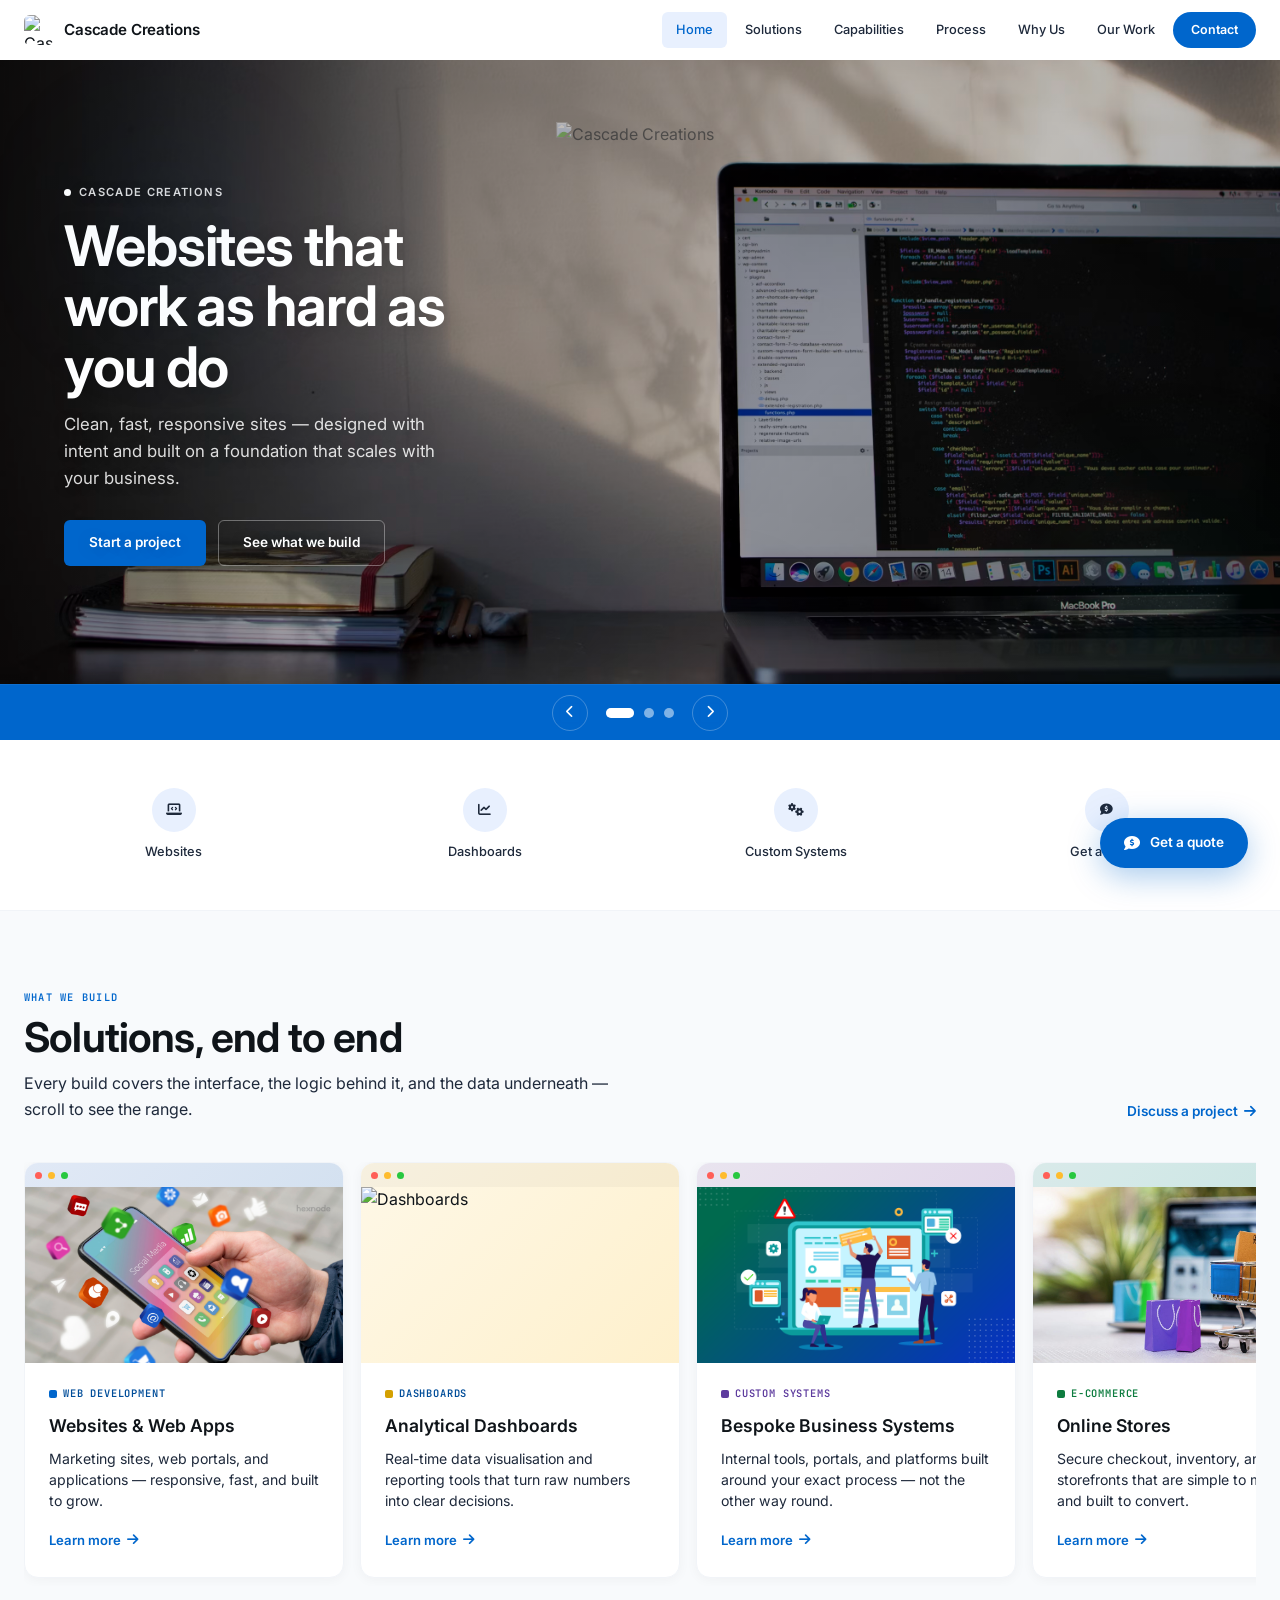
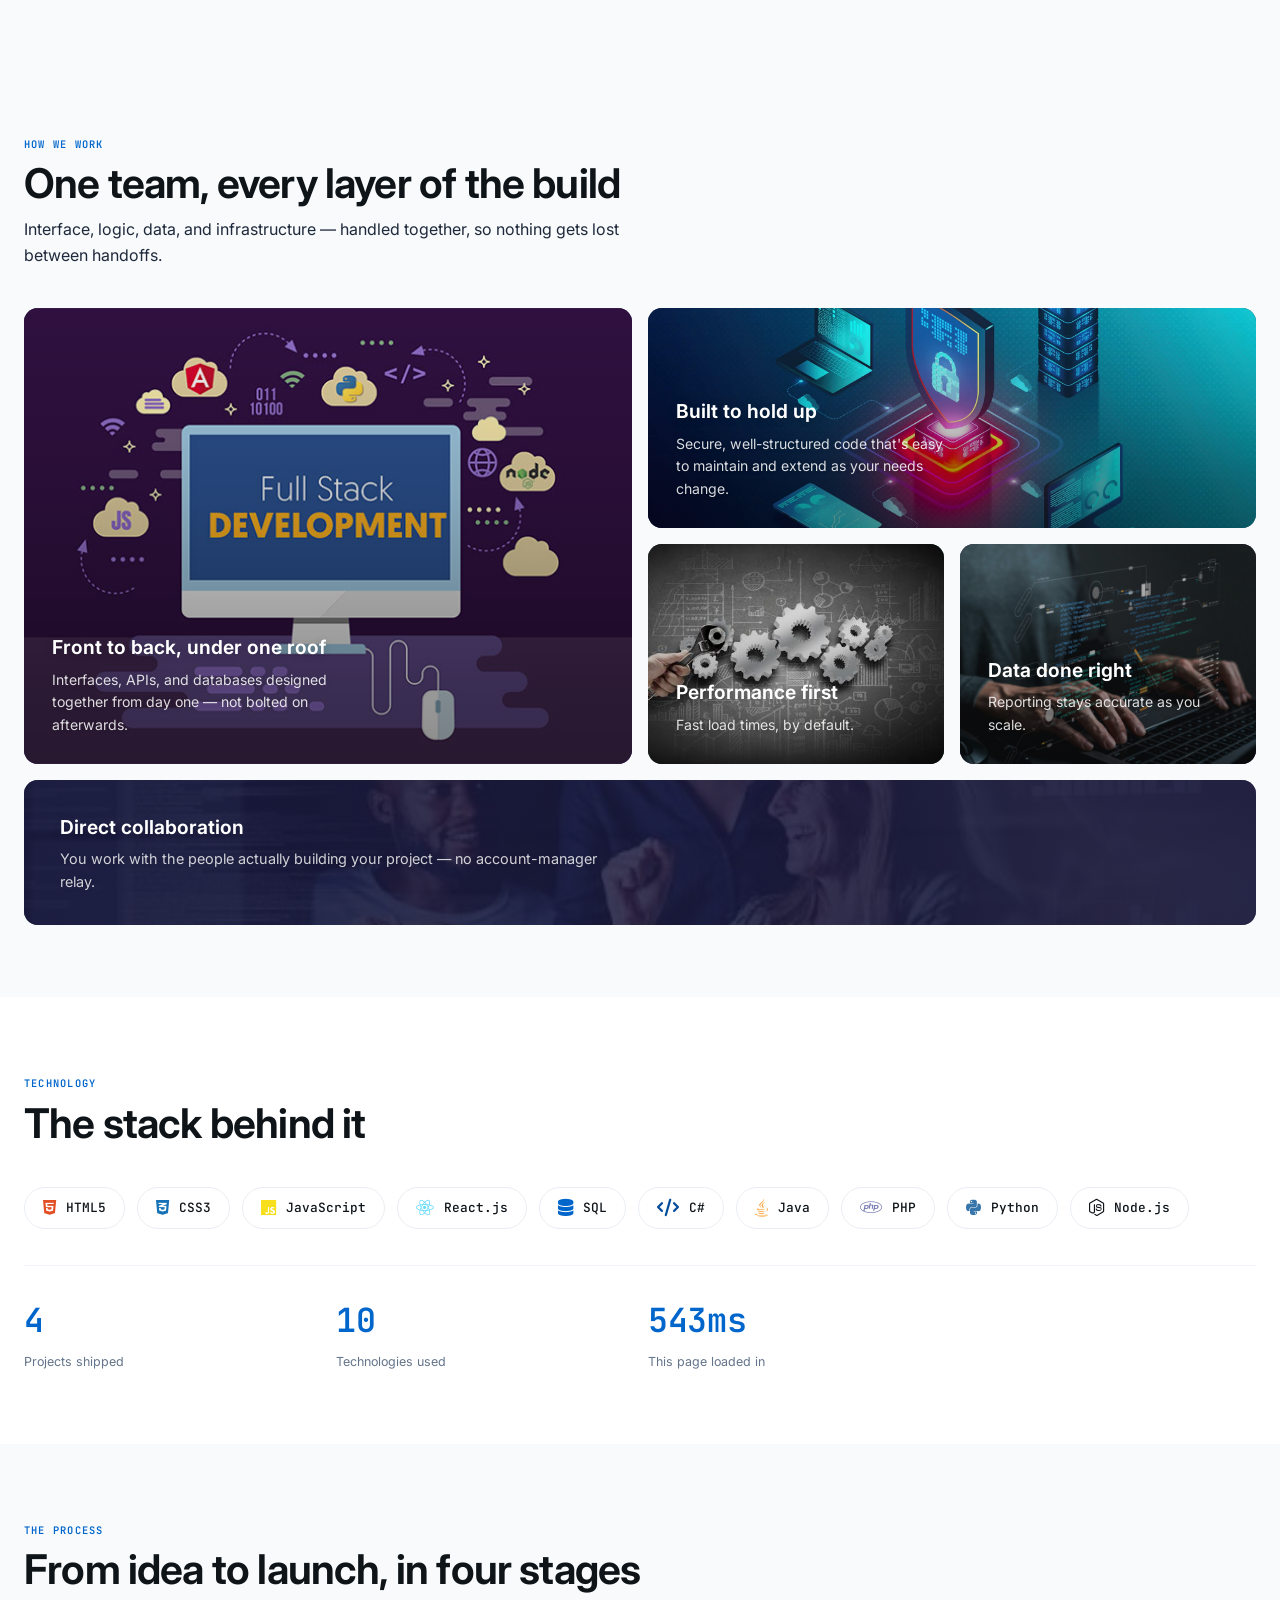
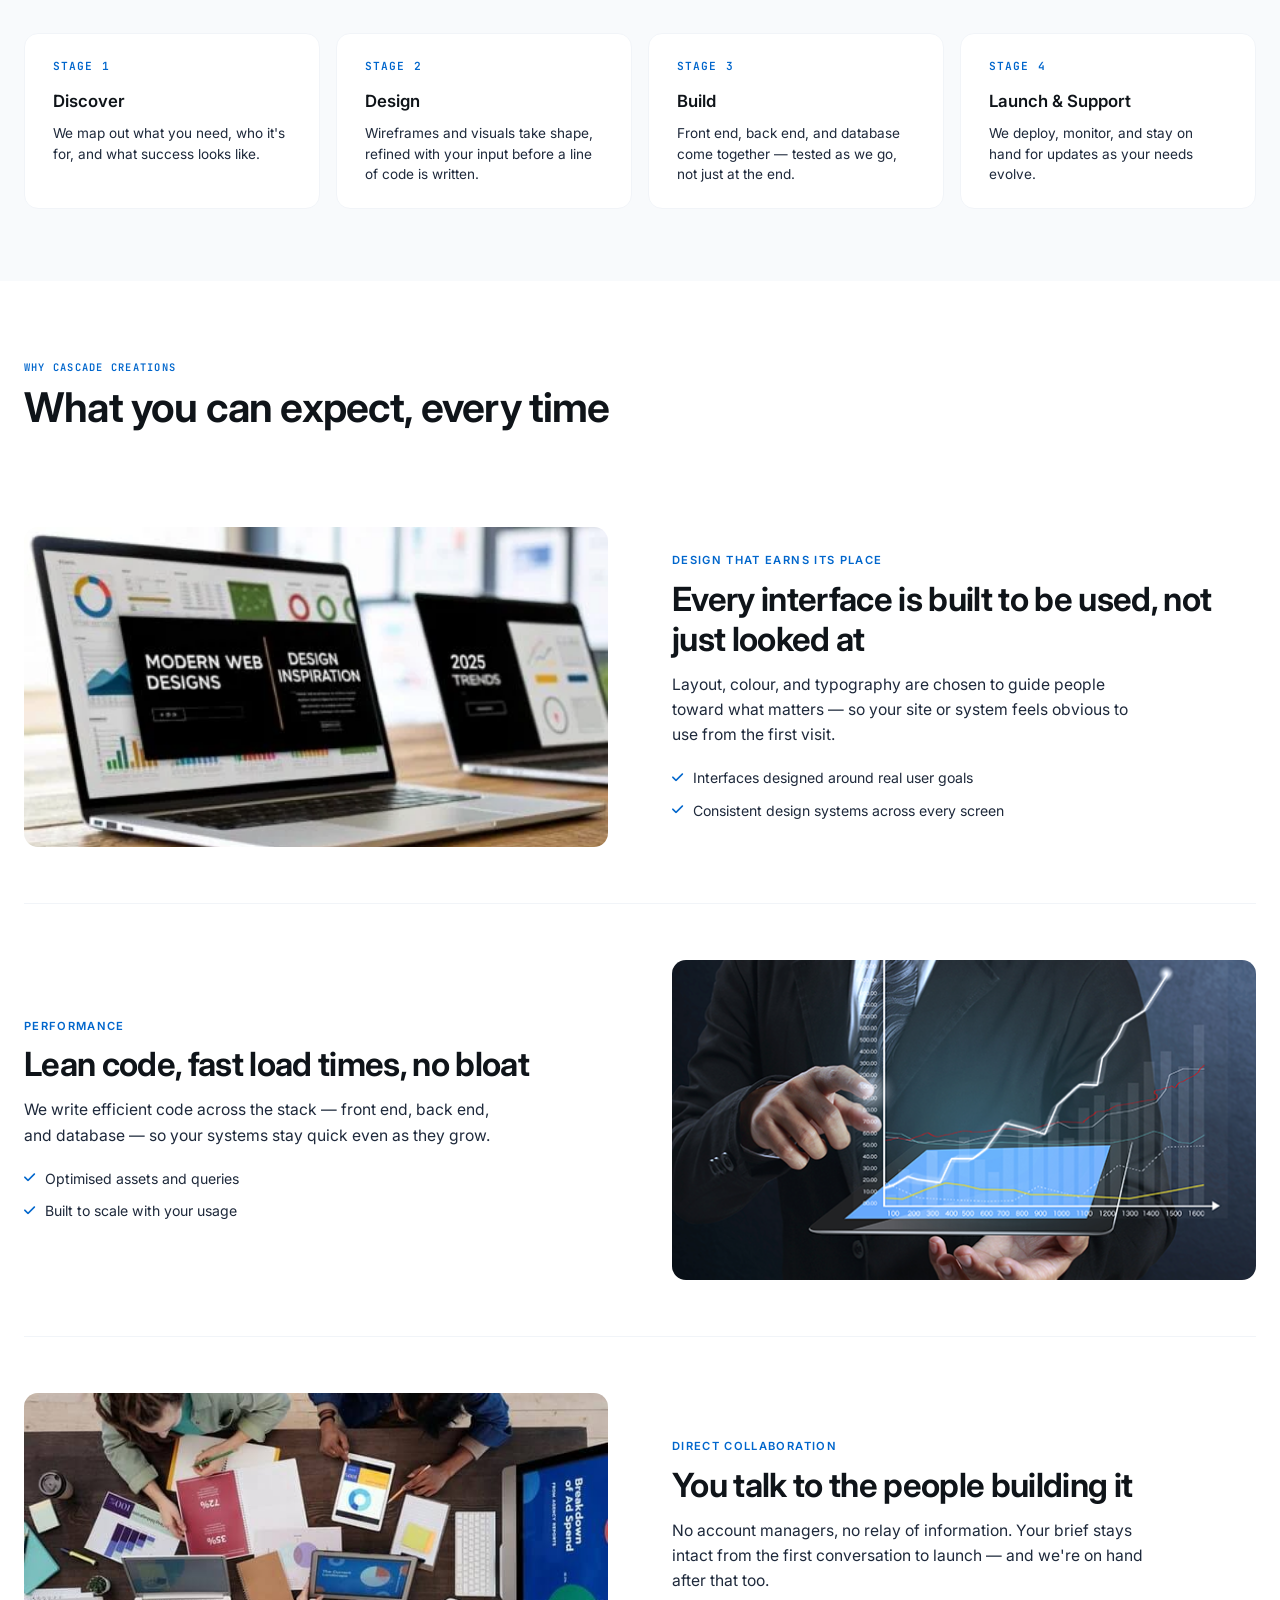
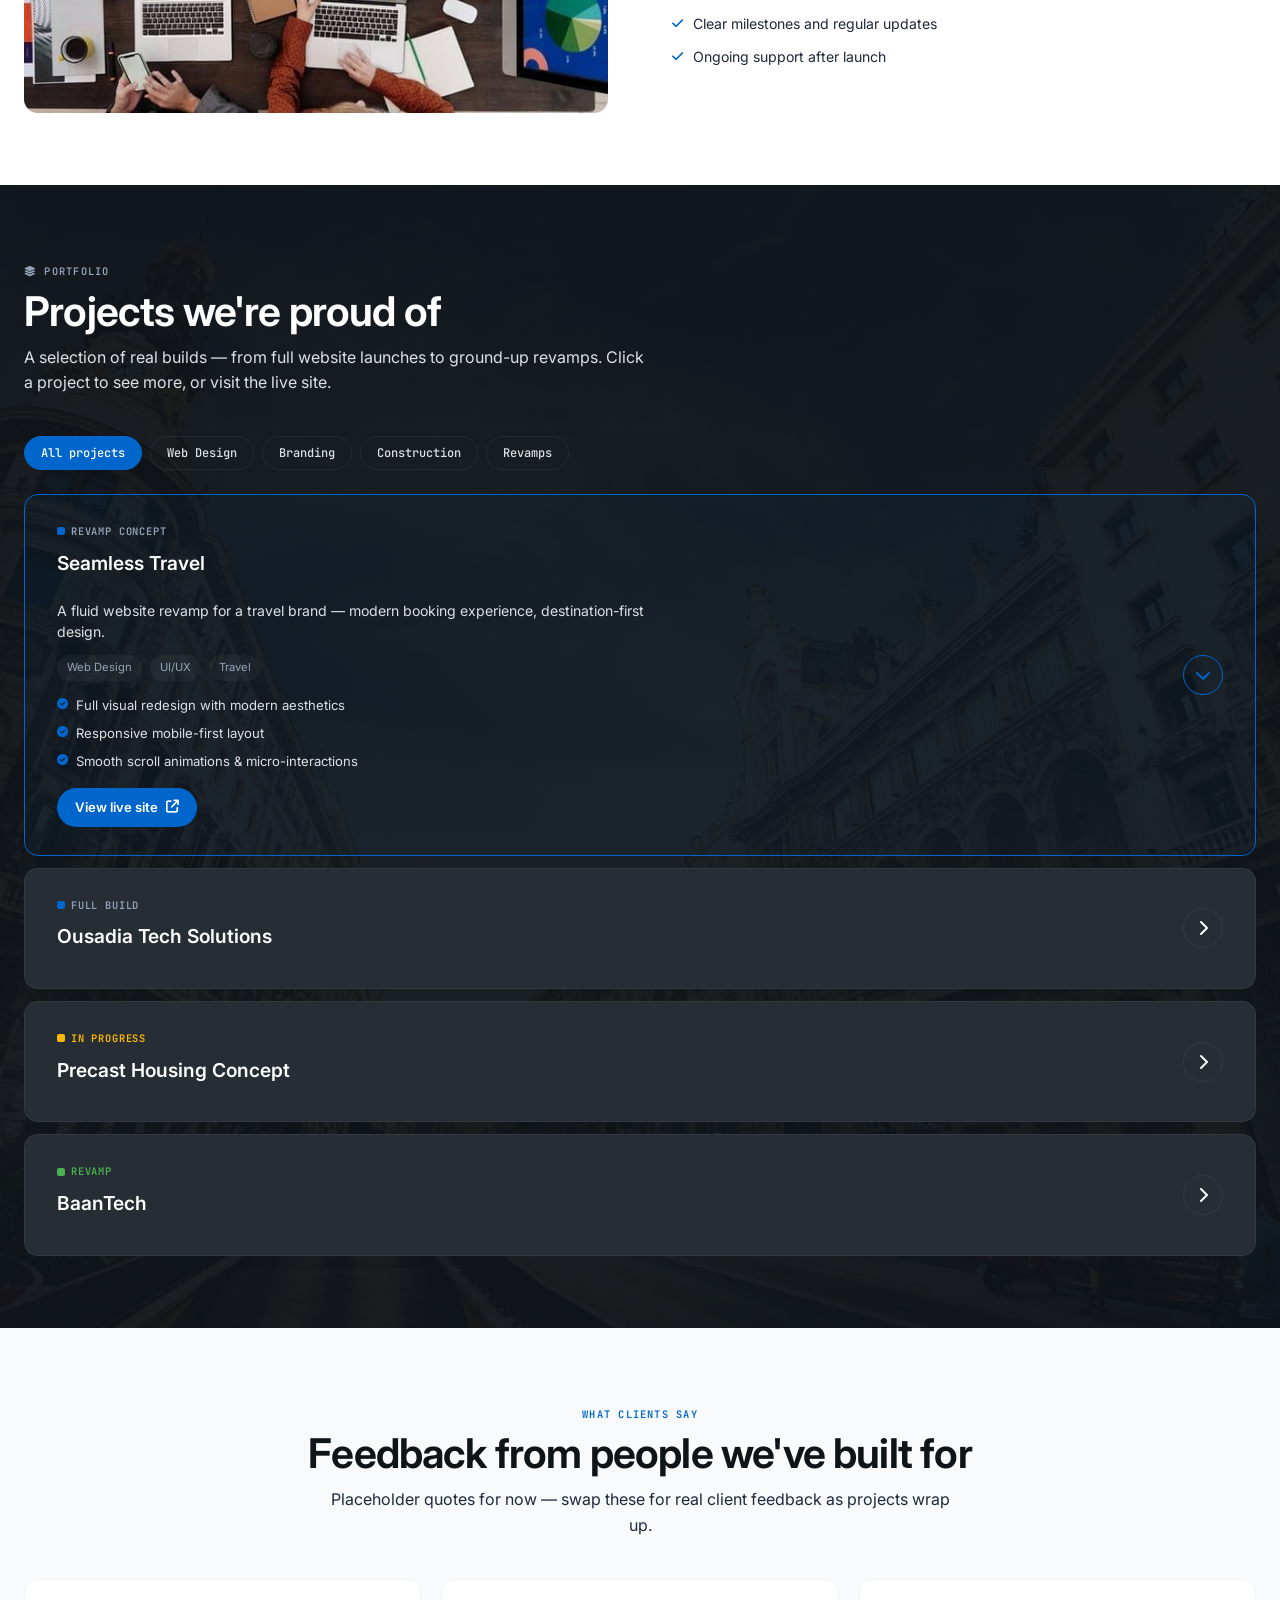
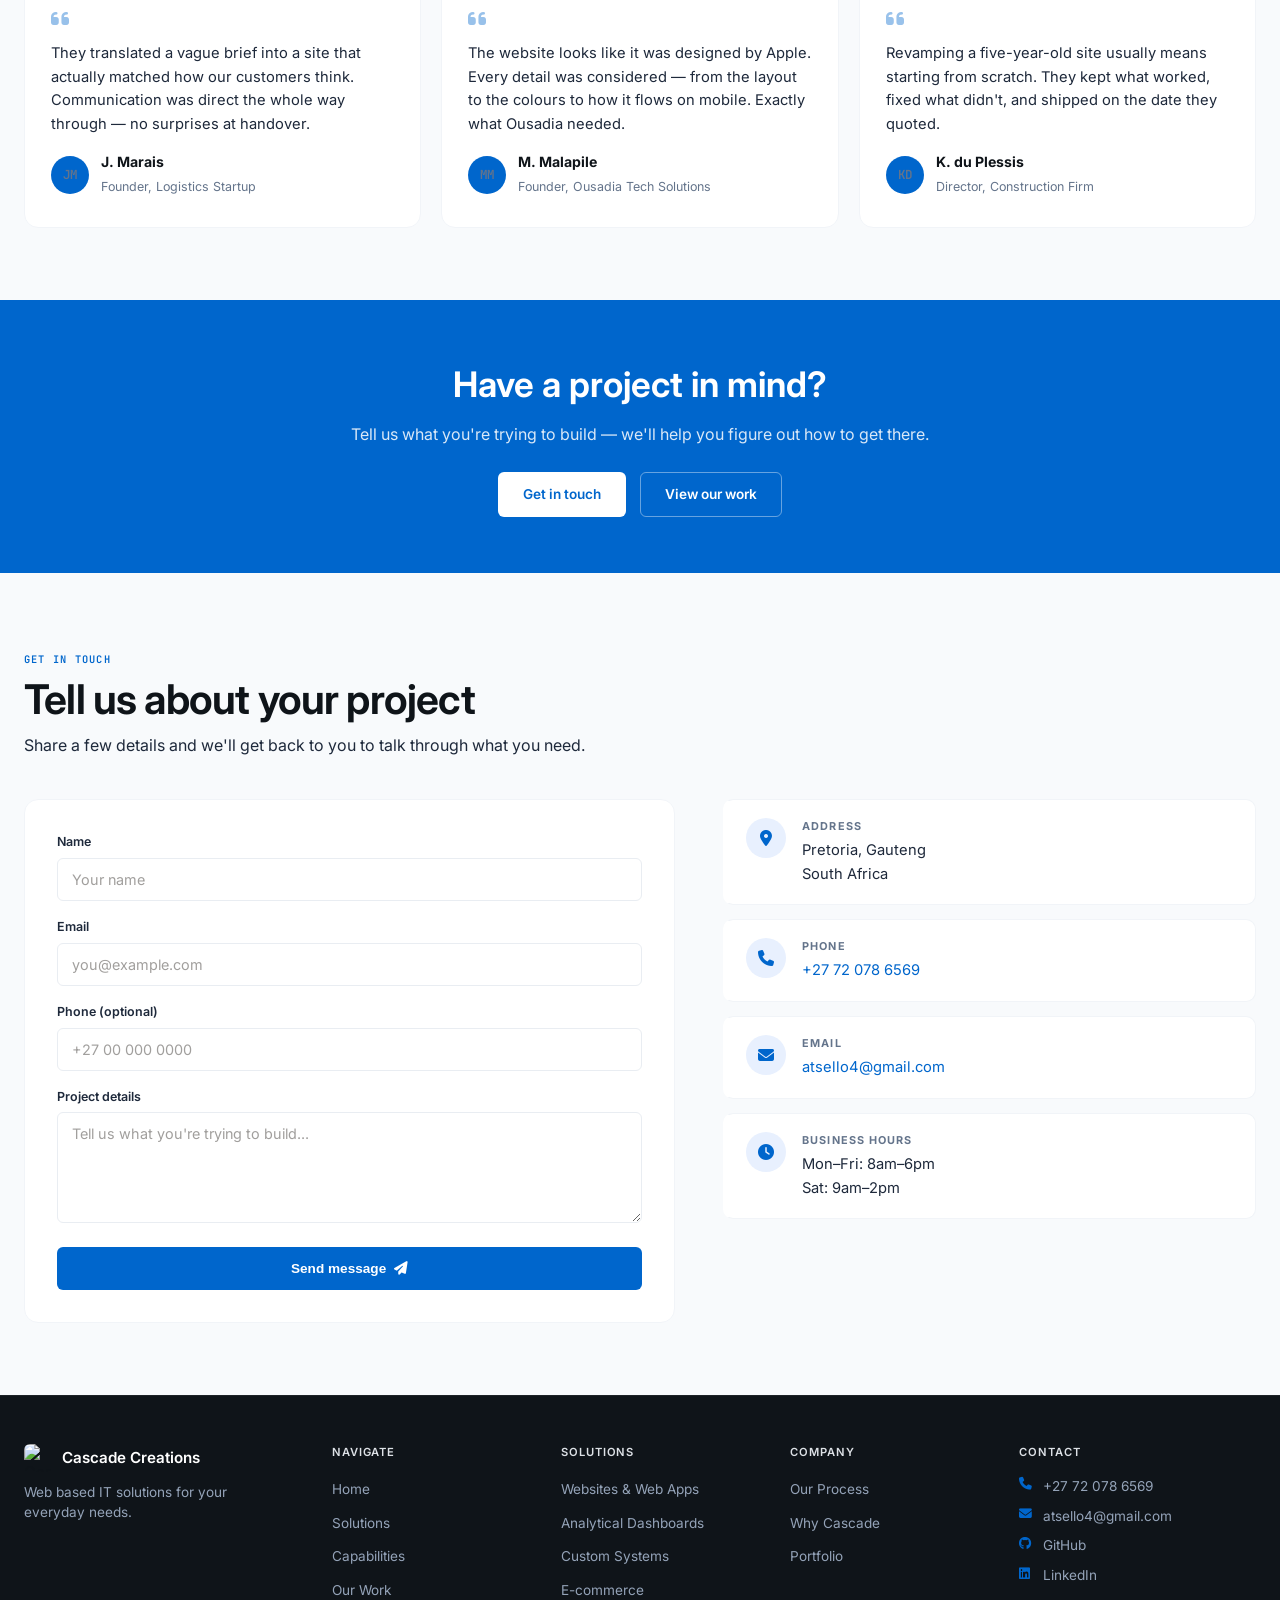
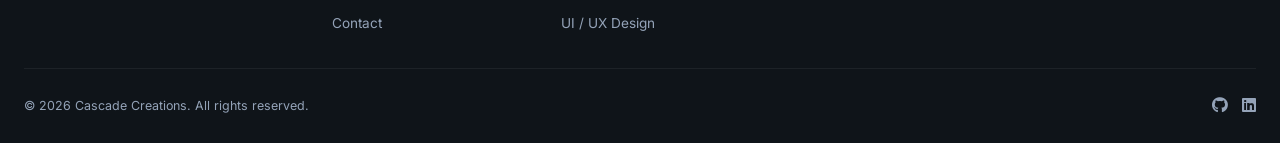
==== index.html @ 12dcade1 "contact form fix" ====
<!DOCTYPE html>
<html lang="en">

    <head>
        <meta charset="UTF-8">
        <meta name="viewport"
            content="width=device-width, initial-scale=1.0, maximum-scale=1.0, user-scalable=yes, viewport-fit=cover">
        <meta http-equiv="X-UA-Compatible" content="IE=edge">

        <title>Cascade Creations</title>

        <meta name="title"
            content="Cascade Creations | Websites, Dashboards & Custom Systems">
        <meta name="description"
            content="Cascade Creations builds websites, analytical dashboards, and custom business systems from Pretoria, South Africa — using HTML5, CSS3, JavaScript, React, SQL, C#, Java, PHP and Python.">
        <meta name="keywords"
            content="web development, custom software, analytical dashboards, web applications, React development, SQL, C#, Java, PHP, Python, digital agency South Africa">
        <meta name="author" content="Cascade Creations">
        <meta name="robots" content="index, follow">
        <meta name="googlebot" content="index, follow">
        <meta name="theme-color" content="#0078d4">
        <meta name="color-scheme" content="light">

        <link rel="icon" type="image/png" sizes="32x32"
            href="imgs/favicon-32x32.png">
        <link rel="icon" type="image/png" sizes="192x192"
            href="imgs/cclogo.png">
        <link rel="apple-touch-icon" sizes="192x192" href="imgs/cclogo.png">
        <link rel="shortcut icon" href="imgs/cclogo.png" type="image/x-icon">

        <link rel="canonical"
            href="https://alex-sello7.github.io/CascadeCreations.com/">

        <meta property="og:type" content="website">
        <meta property="og:url"
            content="https://alex-sello7.github.io/CascadeCreations.com/">
        <meta property="og:title"
            content="Cascade Creations | Websites, Dashboards & Custom Systems">
        <meta property="og:description"
            content="Websites, analytical dashboards, and custom business systems — designed and engineered end to end.">
        <meta property="og:image"
            content="https://alex-sello7.github.io/CascadeCreations.com/imgs/cclogo.png">
        <meta property="og:image:width" content="1200">
        <meta property="og:image:height" content="630">
        <meta property="og:image:alt" content="Cascade Creations Logo">
        <meta property="og:site_name" content="Cascade Creations">
        <meta property="og:locale" content="en_ZA">

        <meta name="twitter:card" content="summary_large_image">
        <meta name="twitter:url"
            content="https://alex-sello7.github.io/CascadeCreations.com/">
        <meta name="twitter:title"
            content="Cascade Creations | Websites, Dashboards & Custom Systems">
        <meta name="twitter:description"
            content="Websites, analytical dashboards, and custom business systems — designed and engineered end to end.">
        <meta name="twitter:image"
            content="https://alex-sello7.github.io/CascadeCreations.com/imgs/cclogo.png">
        <meta name="twitter:image:alt" content="Cascade Creations Logo">

        <!-- Preconnects (deduplicated) -->
        <link rel="preconnect" href="https://fonts.googleapis.com">
        <link rel="preconnect" href="https://fonts.gstatic.com" crossorigin>
        <link rel="preconnect" href="https://cdnjs.cloudflare.com">
        <link rel="dns-prefetch" href="https://formspree.io">
        <link rel="dns-prefetch" href="https://api.github.com">

        <!-- Preload: first hero slide image (LCP) -->
        <link rel="preload" as="image" href="imgs/1slide.avif" type="image/avif">
        <!-- Preload: Font Awesome (render-critical icons in nav/hero) -->
        <link rel="preload" as="style" href="https://cdnjs.cloudflare.com/ajax/libs/font-awesome/6.4.0/css/all.min.css"
            onload="this.onload=null;this.rel='stylesheet'">
        <noscript><link rel="stylesheet" href="https://cdnjs.cloudflare.com/ajax/libs/font-awesome/6.4.0/css/all.min.css"></noscript>

        <!-- Google Fonts: load async to avoid render-blocking -->
        <link rel="preload" as="style"
            href="https://fonts.googleapis.com/css2?family=Inter:opsz,wght@14..32,400;14..32,500;14..32,600;14..32,700&family=JetBrains+Mono:wght@400;500;600;700&display=swap"
            onload="this.onload=null;this.rel='stylesheet'">
        <noscript><link href="https://fonts.googleapis.com/css2?family=Inter:opsz,wght@14..32,400;14..32,500;14..32,600;14..32,700&family=JetBrains+Mono:wght@400;500;600;700&display=swap" rel="stylesheet"></noscript>

        <style>
            :root {
                --blue: #0078d4;
                --ink: #1b1b1b;
                --canvas: #f3f3f3;
            }
            * {
                box-sizing: border-box;
            }
            body {
                margin: 0;
                font-family: 'Segoe UI', -apple-system, 'Inter', sans-serif;
                background: #ffffff;
                color: var(--ink);
                line-height: 1.55;
            }
            .loading-screen {
                position: fixed;
                inset: 0;
                background: #ffffff;
                z-index: 9999;
                display: flex;
                align-items: center;
                justify-content: center;
                transition: opacity 0.5s ease, visibility 0.5s ease;
            }
            .loading-screen.hidden {
                opacity: 0;
                visibility: hidden;
            }
            .navbar {
                position: fixed;
                top: 0;
                width: 100%;
                z-index: 1000;
                transition: all 0.2s ease;
            }
        </style>

        <link rel="stylesheet" href="styles.css">
        <noscript><link rel="stylesheet" href="styles.css"></noscript>
    </head>

    <body>

        <div class="parallax-bg"></div>
        <a class="skip-link" href="#main-content">Skip to main content</a>

        <script type="application/ld+json">
            {
                "@context": "https://schema.org",
                "@graph": [{
                    "@type": "WebSite",
                    "@id": "https://alex-sello7.github.io/CascadeMainWebsite/#website",
                    "url": "https://alex-sello7.github.io/CascadeMainWebsite/",
                    "name": "Cascade Creations",
                    "description": "Cascade Creations builds websites, analytical dashboards, and custom business systems.",
                    "inLanguage": "en"
                }, {
                    "@type": "LocalBusiness",
                    "@id": "https://alex-sello7.github.io/CascadeMainWebsite/#business",
                    "name": "Cascade Creations",
                    "description": "Web, dashboard, and custom systems development studio based in Pretoria, South Africa.",
                    "url": "https://alex-sello7.github.io/CascadeMainWebsite/",
                    "logo": "https://alex-sello7.github.io/CascadeMainWebsite/imgs/cclogo.png",
                    "image": "https://alex-sello7.github.io/CascadeMainWebsite/imgs/cclogo.png",
                    "telephone": "+27720786569",
                    "email": "atsello4@gmail.com",
                    "address": {
                        "@type": "PostalAddress",
                        "addressLocality": "Pretoria",
                        "addressRegion": "Gauteng",
                        "addressCountry": "ZA"
                    },
                    "openingHoursSpecification": [{
                        "@type": "OpeningHoursSpecification",
                        "dayOfWeek": ["Monday", "Tuesday", "Wednesday", "Thursday", "Friday"],
                        "opens": "08:00",
                        "closes": "18:00"
                    }, {
                        "@type": "OpeningHoursSpecification",
                        "dayOfWeek": ["Saturday"],
                        "opens": "09:00",
                        "closes": "14:00"
                    }],
                    "sameAs": ["https://github.com/Alex-Sello7"]
                }]
            }
        </script>

        <noscript>
            <div
                style="position:fixed;top:0;left:0;right:0;z-index:99999;background:#0078d4;color:#fff;text-align:center;padding:0.75rem 1rem;font-family:sans-serif;font-size:0.9rem;">
                For the best experience, please enable JavaScript.
            </div>
        </noscript>

        <!-- Loading Screen -->
        <div class="loading-screen" id="loadingScreen">
            <div class="loader-wrap">
                <div class="loader-brand">
                    <div class="loader-name">Cascade Creations</div>
                    <div class="loader-tagline">Loading. . .</div>
                </div>
                <div class="loader-bar-wrap">
                    <div class="loader-bar" id="loaderBar"></div>
                </div>
                <div class="loader-pct" id="loaderPct">0%</div>
            </div>
        </div>

        <!-- Floating CTA -->
        <a href="#contact" class="floating-cta" aria-label="Get a quote">
            <i class="fas fa-comment-dollar"></i>
            <span>Get a quote</span>
        </a>

        <!-- Navigation -->
        <nav class="navbar" aria-label="Main navigation" role="navigation">
            <div class="container">
                <a class="navbar-brand" href="#home">
                    <img src="imgs/cclogo.png" alt="Cascade Creations Logo"
                        class="navbar-logo" fetchpriority="high"
                        decoding="async">
                    <span class="navlogoname">Cascade Creations</span>
                </a>
                <button class="navbar-toggler" type="button" id="navToggle"
                    aria-label="Toggle navigation" aria-expanded="false"
                    aria-controls="navList">
                    <span class="navbar-toggler-bar"></span>
                    <span class="navbar-toggler-bar"></span>
                    <span class="navbar-toggler-bar"></span>
                </button>
                <ul class="navbar-nav-list" id="navList">
                    <li><a class="nav-link" href="#home">Home</a></li>
                    <li><a class="nav-link" href="#solutions">Solutions</a></li>
                    <li><a class="nav-link"
                            href="#capabilities">Capabilities</a></li>
                    <li><a class="nav-link" href="#process">Process</a></li>
                    <li><a class="nav-link" href="#why-us">Why Us</a></li>
                    <li><a class="nav-link" href="#work">Our Work</a></li>
                    <li><a class="nav-link nav-cta"
                            href="#contact">Contact</a></li>
                </ul>
            </div>
        </nav>

        <main id="main-content">
            <!-- ============ HERO CAROUSEL ============ -->
            <section id="home" class="hero-carousel">
                <div class="hero-track" id="heroTrack">

                    <!-- Slide 1 -->
                    <div class="hero-slide is-active" data-slide="0">
                        <div class="hero-slide-copy">
                            <div class="hero-eyebrow"><span class="dot"></span>
                                Cascade Creations</div>
                            <h1 class="hero-slide-title">Websites that work as
                                hard as you do</h1>
                            <p class="hero-slide-desc">Clean, fast, responsive
                                sites — designed with intent and built on a
                                foundation that scales with your business.</p>
                            <div class="hero-slide-actions">
                                <a href="#contact" class="btn btn-primary">Start
                                    a project</a>
                                <a href="#solutions" class="btn btn-outline-light">See
                                    what we build</a>
                            </div>
                        </div>
                        <div class="hero-slide-brand">
                            <img src="imgs/CascadeCreations.png" alt="Cascade Creations" width="180" height="180" fetchpriority="high" decoding="async">
                        </div>
                    </div>

                    <!-- Slide 2 -->
                    <div class="hero-slide" data-slide="1">
                        <div class="hero-slide-copy">
                            <div class="hero-eyebrow"><span class="dot"></span>
                                Cascade Creations</div>
                            <h1 class="hero-slide-title">Turn raw data into
                                decisions</h1>
                            <p class="hero-slide-desc">Live dashboards and
                                reporting tools that pull your data together —
                                so your team can see what's happening and act on
                                it.</p>
                            <div class="hero-slide-actions">
                                <a href="#contact" class="btn btn-primary">Talk
                                    to us</a>
                                <a href="#solutions"
                                    class="btn btn-outline-light">View dashboard
                                    work</a>
                            </div>
                        </div>
                        <div class="hero-slide-brand">
                            <img src="imgs/CascadeCreations.png" alt="Cascade Creations" width="180" height="180" loading="lazy" decoding="async">
                        </div>
                    </div>

                    <!-- Slide 3 -->
                    <div class="hero-slide" data-slide="2">
                        <div class="hero-slide-copy">
                            <div class="hero-eyebrow"><span class="dot"></span>
                                Cascade Creations</div>
                            <h1 class="hero-slide-title">Software, shaped around
                                how you work</h1>
                            <p class="hero-slide-desc">When off-the-shelf
                                doesn't fit, we design and build the system that
                                does — from internal tools to full
                                platforms.</p>
                            <div class="hero-slide-actions">
                                <a href="#contact"
                                    class="btn btn-primary">Discuss your
                                    idea</a>
                                <a href="#capabilities"
                                    class="btn btn-outline-light">Our capabilities</a>
                            </div>
                        </div>
                        <div class="hero-slide-brand">
                            <img src="imgs/CascadeCreations.png" alt="Cascade Creations" width="180" height="180" loading="lazy" decoding="async">
                        </div>
                    </div>

                </div>

                <div class="hero-controls">
                    <button class="hero-arrow" id="heroPrev"
                        aria-label="Previous slide"><i
                            class="fas fa-chevron-left"></i></button>

                    <div class="hero-dots" id="heroDots">
                        <button class="hero-dot is-active" data-goto="0"
                            aria-label="Go to slide 1"></button>
                        <button class="hero-dot" data-goto="1"
                            aria-label="Go to slide 2"></button>
                        <button class="hero-dot" data-goto="2"
                            aria-label="Go to slide 3"></button>
                    </div>
                    <button class="hero-arrow" id="heroNext"
                        aria-label="Next slide"><i
                            class="fas fa-chevron-right"></i></button>
                </div>
            </section>

            <!-- ============ QUICK LINKS ROW ============ -->
            <section class="quicklinks">
                <div class="container">
                    <div class="quicklinks-grid">
                        <a href="#solutions" class="quicklink">
                            <span class="quicklink-icon"><i
                                    class="fas fa-laptop-code"
                                    aria-hidden="true"></i></span>
                            <span>Websites</span>
                        </a>
                        <a href="#solutions" class="quicklink">
                            <span class="quicklink-icon"><i
                                    class="fas fa-chart-line"
                                    aria-hidden="true"></i></span>
                            <span>Dashboards</span>
                        </a>
                        <a href="#solutions" class="quicklink">
                            <span class="quicklink-icon"><i class="fas fa-gears"
                                    aria-hidden="true"></i></span>
                            <span>Custom Systems</span>
                        </a>
                        <a href="#contact" class="quicklink">
                            <span class="quicklink-icon"><i
                                    class="fas fa-comment-dollar"
                                    aria-hidden="true"></i></span>
                            <span>Get a Quote</span>
                        </a>
                    </div>
                </div>
            </section>

            <!-- ============ SOLUTIONS CAROUSEL ============ -->
            <section id="solutions" class="solutions-section">
                <div class="container">
                    <div class="section-header section-header--split" data-aod>
                        <div>
                            <span class="section-eyebrow">What we build</span>
                            <h2 class="section-title">Solutions, end to end</h2>
                            <p class="section-description">Every build covers
                                the interface, the logic behind it, and the data
                                underneath — scroll to see the range.</p>
                        </div>
                        <a href="#contact" class="section-link">Discuss a
                            project <i class="fas fa-arrow-right"></i></a>
                    </div>

                    <div class="solutions-track" id="solutionsTrack">
                        <div class="solution-card">
                            <div class="solution-visual sv-1">
                                <div
                                    class="browser-chrome"><span></span><span></span><span></span></div>
                                <img src="imgs/mobapp.webp"
                                    alt="Web Development"
                                    width="400" height="260"
                                    loading="lazy" decoding="async"
                                    style="width:100%;height:100%;object-fit:cover;">
                            </div>
                            <div class="solution-body">
                                <span class="solution-tag tag-blue"><span
                                        class="sw"></span> Web
                                    Development</span>
                                <h3>Websites & Web Apps</h3>
                                <p>Marketing sites, web portals, and
                                    applications — responsive, fast, and built
                                    to grow.</p>
                                <a href="#contact" class="solution-link">Learn
                                    more <i class="fas fa-arrow-right"></i></a>
                            </div>
                        </div>

                        <div class="solution-card">
                            <div class="solution-visual sv-5">
                                <div
                                    class="browser-chrome"><span></span><span></span><span></span></div>
                                <img src="imgs/img5.avif" alt="Dashboards"
                                    width="400" height="260"
                                    loading="lazy" decoding="async"
                                    style="width:100%;height:100%;object-fit:cover;">
                            </div>
                            <div class="solution-body">
                                <span class="solution-tag tag-blue"><span
                                        class="sw"
                                        style="background:var(--acc-yellow)"></span>
                                    Dashboards</span>
                                <h3>Analytical Dashboards</h3>
                                <p>Real-time data visualisation and reporting
                                    tools that turn raw numbers into clear
                                    decisions.</p>
                                <a href="#contact" class="solution-link">Learn
                                    more <i class="fas fa-arrow-right"></i></a>
                            </div>
                        </div>

                        <div class="solution-card">
                            <div class="solution-visual sv-3">
                                <div
                                    class="browser-chrome"><span></span><span></span><span></span></div>
                                <img src="imgs/revamp.png" alt="Custom Systems"
                                    width="400" height="260"
                                    loading="lazy" decoding="async"
                                    style="width:100%;height:100%;object-fit:cover;">
                            </div>
                            <div class="solution-body">
                                <span class="solution-tag tag-purple"><span
                                        class="sw"></span> Custom Systems</span>
                                <h3>Bespoke Business Systems</h3>
                                <p>Internal tools, portals, and platforms built
                                    around your exact process — not the other
                                    way round.</p>
                                <a href="#contact" class="solution-link">Learn
                                    more <i class="fas fa-arrow-right"></i></a>
                            </div>
                        </div>

                        <div class="solution-card">
                            <div class="solution-visual sv-2">
                                <div
                                    class="browser-chrome"><span></span><span></span><span></span></div>
                                <img src="imgs/ecommerce.jpg" alt="E-commerce"
                                    width="400" height="260"
                                    loading="lazy" decoding="async"
                                    style="width:100%;height:100%;object-fit:cover;">
                            </div>
                            <div class="solution-body">
                                <span class="solution-tag tag-green"><span
                                        class="sw"></span> E-commerce</span>
                                <h3>Online Stores</h3>
                                <p>Secure checkout, inventory, and storefronts
                                    that are simple to manage and built to
                                    convert.</p>
                                <a href="#contact" class="solution-link">Learn
                                    more <i class="fas fa-arrow-right"></i></a>
                            </div>
                        </div>

                        <div class="solution-card">
                            <div class="solution-visual sv-4">
                                <div
                                    class="browser-chrome"><span></span><span></span><span></span></div>
                                <img src="imgs/ui.jpg" alt="UI/UX Design"
                                    width="400" height="260"
                                    loading="lazy" decoding="async"
                                    style="width:100%;height:100%;object-fit:cover;">
                            </div>
                            <div class="solution-body">
                                <span class="solution-tag tag-red"><span
                                        class="sw"></span> UI / UX Design</span>
                                <h3>Interfaces People Enjoy</h3>
                                <p>Wireframes, prototypes, and design systems
                                    grounded in how people actually use your
                                    product.</p>
                                <a href="#contact" class="solution-link">Learn
                                    more <i class="fas fa-arrow-right"></i></a>
                            </div>
                        </div>

                        <div class="solution-card">
                            <div class="solution-visual sv-6">
                                <div
                                    class="browser-chrome"><span></span><span></span><span></span></div>
                                <img src="imgs/img6.avif" alt="Modernisation"
                                    width="400" height="260"
                                    loading="lazy" decoding="async"
                                    style="width:100%;height:100%;object-fit:cover;">
                            </div>
                            <div class="solution-body">
                                <span class="solution-tag tag-blue"><span
                                        class="sw"></span> Modernisation</span>
                                <h3>Website Revamps</h3>
                                <p>Rebuild ageing sites with modern performance,
                                    security, and design — without losing what
                                    works.</p>
                                <a href="#contact" class="solution-link">Learn
                                    more <i class="fas fa-arrow-right"></i></a>
                            </div>
                        </div>
                    </div>
                </div>
            </section>

            <!-- ============ CAPABILITY MOSAIC ============ -->
            <section id="capabilities" class="mosaic-section">
                <div class="container">
                    <div class="section-header" data-aod>
                        <span class="section-eyebrow">How we work</span>
                        <h2 class="section-title">One team, every layer of the
                            build</h2>
                        <p class="section-description">Interface, logic, data,
                            and infrastructure — handled together, so nothing
                            gets lost between handoffs.</p>
                    </div>

                    <div class="mosaic-grid">
                        <div class="mosaic-tile mosaic-tile--1" data-aod
                            data-aod-delay="0">

                            <h3>Front to back, under one roof</h3>
                            <p>Interfaces, APIs, and databases designed together
                                from day one — not bolted on afterwards.</p>
                        </div>
                        <div class="mosaic-tile mosaic-tile--2" data-aod
                            data-aod-delay="80">

                            <h3>Built to hold up</h3>
                            <p>Secure, well-structured code that's easy to
                                maintain and extend as your needs change.</p>
                        </div>
                        <div class="mosaic-tile mosaic-tile--3" data-aod
                            data-aod-delay="160">

                            <h3>Performance first</h3>
                            <p>Fast load times, by default.</p>
                        </div>
                        <div class="mosaic-tile mosaic-tile--4" data-aod
                            data-aod-delay="240">

                            <h3>Data done right</h3>
                            <p>Reporting stays accurate as you scale.</p>
                        </div>
                    </div>
                    <div class="mosaic-band mosaic-tile--5" data-aod
                        data-aod-delay="320">

                        <div class="mosaic-band-copy">
                            <h3>Direct collaboration</h3>
                            <p>You work with the people actually building your
                                project — no account-manager relay.</p>
                        </div>
                    </div>
                </div>
            </section>

            <!-- ============ TECH STACK STRIP ============ -->
            <section class="stack-section">
                <div class="container">
                    <div class="section-header" data-aod>
                        <span class="section-eyebrow">Technology</span>
                        <h2 class="section-title">The stack behind it</h2>
                    </div>
                    <div class="stack-strip" data-aod>
                        <div class="stack-badge"><i class="fab fa-html5"></i>
                            HTML5</div>
                        <div class="stack-badge"><i class="fab fa-css3-alt"></i>
                            CSS3</div>
                        <div class="stack-badge"><i class="fab fa-js"></i>
                            JavaScript</div>
                        <div class="stack-badge"><i class="fab fa-react"></i>
                            React.js</div>
                        <div class="stack-badge"><i class="fas fa-database"></i>
                            SQL</div>
                        <div class="stack-badge"><i class="fas fa-code"></i>
                            C#</div>
                        <div class="stack-badge"><i class="fab fa-java"></i>
                            Java</div>
                        <div class="stack-badge"><i class="fab fa-php"></i>
                            PHP</div>
                        <div class="stack-badge"><i class="fab fa-python"></i>
                            Python</div>
                        <div class="stack-badge"><i class="fab fa-node-js"></i>
                            Node.js</div>
                    </div>

                    <div class="stats-strip" id="statsStrip" data-aod>
                        <div class="stat-item">
                            <span class="stat-value"
                                data-stat="projects">0</span>
                            <span class="stat-label">Projects shipped</span>
                        </div>
                        <div class="stat-item">
                            <span class="stat-value" data-stat="stack">0</span>
                            <span class="stat-label">Technologies used</span>
                        </div>
                        <div class="stat-item">
                            <span class="stat-value" data-stat="load">—</span>
                            <span class="stat-label">This page loaded in</span>
                        </div>
                    </div>
                </div>
            </section>

            <!-- ============ PROCESS ============ -->
            <section id="process" class="process-section">
                <div class="container">
                    <div class="section-header" data-aod>
                        <span class="section-eyebrow">The process</span>
                        <h2 class="section-title">From idea to launch, in four
                            stages</h2>
                    </div>
                    <div class="process-grid">
                        <div class="process-card" data-aod data-aod-delay="0">
                            <div class="process-step-num">STAGE 1</div>
                            <h3>Discover</h3>
                            <p>We map out what you need, who it's for, and what
                                success looks like.</p>
                        </div>
                        <div class="process-card" data-aod data-aod-delay="80">
                            <div class="process-step-num">STAGE 2</div>
                            <h3>Design</h3>
                            <p>Wireframes and visuals take shape, refined with
                                your input before a line of code is written.</p>
                        </div>
                        <div class="process-card" data-aod data-aod-delay="160">
                            <div class="process-step-num">STAGE 3</div>
                            <h3>Build</h3>
                            <p>Front end, back end, and database come together —
                                tested as we go, not just at the end.</p>
                        </div>
                        <div class="process-card" data-aod data-aod-delay="240">
                            <div class="process-step-num">STAGE 4</div>
                            <h3>Launch & Support</h3>
                            <p>We deploy, monitor, and stay on hand for updates
                                as your needs evolve.</p>
                        </div>
                    </div>
                </div>
            </section>

            <!-- ============ WHY US — FEATURE ROWS ============ -->
            <section id="why-us" class="features-section">
                <div class="container">
                    <div class="section-header" data-aod>
                        <span class="section-eyebrow">Why Cascade
                            Creations</span>
                        <h2 class="section-title">What you can expect, every
                            time</h2>
                    </div>

                    <div class="feature-row" data-aod>
                        <div class="feature-visual fv-1"><img
                                src="imgs/webdesign.webp" alt="Design"
                                width="560" height="420"
                                loading="lazy" decoding="async"
                                style="width:100%;height:100%;object-fit:cover;"></div>
                        <div class="feature-copy">
                            <div class="feature-eyebrow">Design that earns its
                                place</div>
                            <h3>Every interface is built to be used, not just
                                looked at</h3>
                            <p>Layout, colour, and typography are chosen to
                                guide people toward what matters — so your site
                                or system feels obvious to use from the first
                                visit.</p>
                            <ul class="feature-list">
                                <li><i class="fas fa-check"></i> Interfaces
                                    designed around real user goals</li>
                                <li><i class="fas fa-check"></i> Consistent
                                    design systems across every screen</li>
                            </ul>
                        </div>
                    </div>

                    <div class="feature-row reverse" data-aod>
                        <div class="feature-visual fv-2"><img
                                src="imgs/webperfomanca.png" alt="Performance"
                                width="560" height="420"
                                loading="lazy" decoding="async"
                                style="width:100%;height:100%;object-fit:cover;"></div>
                        <div class="feature-copy">
                            <div class="feature-eyebrow">Performance</div>
                            <h3>Lean code, fast load times, no bloat</h3>
                            <p>We write efficient code across the stack — front
                                end, back end, and database — so your systems
                                stay quick even as they grow.</p>
                            <ul class="feature-list">
                                <li><i class="fas fa-check"></i> Optimised
                                    assets and queries</li>
                                <li><i class="fas fa-check"></i> Built to scale
                                    with your usage</li>
                            </ul>
                        </div>
                    </div>

                    <div class="feature-row" data-aod>
                        <div class="feature-visual fv-3"><img
                                src="imgs/webcolab.jpg" alt="Collaboration"
                                width="560" height="420"
                                loading="lazy" decoding="async"
                                style="width:100%;height:100%;object-fit:cover;"></div>
                        <div class="feature-copy">
                            <div class="feature-eyebrow">Direct
                                collaboration</div>
                            <h3>You talk to the people building it</h3>
                            <p>No account managers, no relay of information.
                                Your brief stays intact from the first
                                conversation to launch — and we're on hand after
                                that too.</p>
                            <ul class="feature-list">
                                <li><i class="fas fa-check"></i> Clear
                                    milestones and regular updates</li>
                                <li><i class="fas fa-check"></i> Ongoing support
                                    after launch</li>
                            </ul>
                        </div>
                    </div>
                </div>
            </section>

            <!-- ============ WORK / PORTFOLIO ============ -->
            <section id="work" class="work-section">
                <div class="work-bg" id="workBg"
                    style="background-image:url('imgs/madid.jpg')"></div>
                <div class="work-bg-overlay"></div>
                <div class="container">
                    <div class="section-header" data-aod>
                        <span class="section-eyebrow"><i
                                class="fas fa-layer-group"></i> Portfolio</span>
                        <h2 class="section-title">Projects we're proud of</h2>
                        <p class="section-description">A selection of real
                            builds — from full website launches to ground-up
                            revamps. Click a project to see more, or visit the
                            live site.</p>
                    </div>

                    <div class="work-filters" id="workFilters" data-aod>
                        <button class="work-filter is-active"
                            data-filter="all">All projects</button>
                        <button class="work-filter" data-filter="web">Web
                            Design</button>
                        <button class="work-filter"
                            data-filter="branding">Branding</button>
                        <button class="work-filter"
                            data-filter="construction">Construction</button>
                        <button class="work-filter"
                            data-filter="revamp">Revamps</button>
                    </div>

                    <div class="work-list" id="workList">
                        <div class="work-banner is-active" tabindex="0"
                            role="button" aria-expanded="true"
                            data-bg="imgs/madid.jpg" data-category="web">
                            <div class="work-banner-main">
                                <span class="work-banner-tag"><span
                                        class="sw"></span> Revamp Concept</span>
                                <h3>Seamless Travel</h3>
                                <div class="work-banner-detail">
                                    <p>A fluid website revamp for a travel brand
                                        — modern booking experience,
                                        destination-first design.</p>
                                    <div class="work-banner-tags">
                                        <span class="work-ptag">Web
                                            Design</span>
                                        <span class="work-ptag">UI/UX</span>
                                        <span class="work-ptag">Travel</span>
                                    </div>
                                    <ul class="work-banner-highlights">
                                        <li><i class="fas fa-check-circle"></i>
                                            Full visual redesign with modern
                                            aesthetics</li>
                                        <li><i class="fas fa-check-circle"></i>
                                            Responsive mobile-first layout</li>
                                        <li><i class="fas fa-check-circle"></i>
                                            Smooth scroll animations &amp;
                                            micro-interactions</li>
                                    </ul>
                                    <a
                                        href="https://alex-sello7.github.io/Seamless-Travel/"
                                        target="_blank"
                                        rel="noopener noreferrer"
                                        class="work-banner-link">View live site
                                        <i
                                            class="fas fa-arrow-up-right-from-square"></i></a>
                                </div>
                            </div>
                            <div class="work-banner-arrow"><i
                                    class="fas fa-chevron-right"></i></div>
                        </div>

                        <div class="work-banner" tabindex="0" role="button"
                            aria-expanded="false" data-bg="imgs/ousadia.png"
                            data-category="branding">
                            <div class="work-banner-main">
                                <span class="work-banner-tag"><span
                                        class="sw"></span> Full Build</span>
                                <h3>Ousadia Tech Solutions</h3>
                                <div class="work-banner-detail">
                                    <p>Bold digital identity for a tech firm —
                                        confidence, capability, and the
                                        audacious spirit of the brand.</p>
                                    <div class="work-banner-tags">
                                        <span class="work-ptag">Web
                                            Development</span>
                                        <span class="work-ptag">Branding</span>
                                        <span class="work-ptag">Tech</span>
                                    </div>
                                    <ul class="work-banner-highlights">
                                        <li><i class="fas fa-check-circle"></i>
                                            End-to-end design &amp;
                                            development</li>
                                        <li><i class="fas fa-check-circle"></i>
                                            Services showcase with pricing
                                            structure</li>
                                        <li><i class="fas fa-check-circle"></i>
                                            Animated canvas backgrounds &amp;
                                            on-scroll reveal system</li>
                                    </ul>
                                    <a href="https://ousadiaconsulting.com/"
                                        target="_blank"
                                        rel="noopener noreferrer"
                                        class="work-banner-link">View live site
                                        <i
                                            class="fas fa-arrow-up-right-from-square"></i></a>
                                </div>
                            </div>
                            <div class="work-banner-arrow"><i
                                    class="fas fa-chevron-right"></i></div>
                        </div>

                        <div class="work-banner" tabindex="0" role="button"
                            aria-expanded="false" data-bg="imgs/hero1.jpg"
                            data-category="construction">
                            <div class="work-banner-main">
                                <span
                                    class="work-banner-tag work-banner-tag--amber"><span
                                        class="sw"></span> In Progress</span>
                                <h3>Precast Housing Concept</h3>
                                <div class="work-banner-detail">
                                    <p>Construction-industry presence — solidity
                                        meets clean digital trust that converts
                                        visitors into enquiries.</p>
                                    <div class="work-banner-tags">
                                        <span class="work-ptag">Web
                                            Design</span>
                                        <span
                                            class="work-ptag">Construction</span>
                                        <span class="work-ptag">Real
                                            Estate</span>
                                    </div>
                                    <ul class="work-banner-highlights">
                                        <li><i class="fas fa-clock"></i> Project
                                            catalogue &amp; specification
                                            sheets</li>
                                        <li><i class="fas fa-clock"></i> Quote
                                            request workflow</li>
                                        <li><i class="fas fa-clock"></i>
                                            Structural gallery with filterable
                                            views</li>
                                    </ul>
                                    <a
                                        href="https://alex-sello7.github.io/Precast_Homes/"
                                        target="_blank"
                                        rel="noopener noreferrer"
                                        class="work-banner-link">View live site
                                        <i
                                            class="fas fa-arrow-up-right-from-square"></i></a>
                                </div>
                            </div>
                            <div class="work-banner-arrow"><i
                                    class="fas fa-chevron-right"></i></div>
                        </div>

                        <div class="work-banner" tabindex="0" role="button"
                            aria-expanded="false" data-bg="imgs/about1.jpg"
                            data-category="revamp">
                            <div class="work-banner-main">
                                <span
                                    class="work-banner-tag work-banner-tag--green"><span
                                        class="sw"></span> Revamp</span>
                                <h3>BaanTech</h3>
                                <div class="work-banner-detail">
                                    <p>A full website revamp for an engineering,
                                        logistics &amp; construction company —
                                        industrial-grade design meets modern web
                                        standards.</p>
                                    <div class="work-banner-tags">
                                        <span class="work-ptag">Web
                                            Revamp</span>
                                        <span
                                            class="work-ptag">Engineering</span>
                                        <span class="work-ptag">Corporate</span>
                                    </div>
                                    <ul class="work-banner-highlights">
                                        <li><i class="fas fa-check-circle"></i>
                                            Full visual identity &amp; layout
                                            overhaul</li>
                                        <li><i class="fas fa-check-circle"></i>
                                            Services showcase with tabbed
                                            navigation</li>
                                        <li><i class="fas fa-check-circle"></i>
                                            Project portfolio &amp; contact
                                            integration</li>
                                    </ul>
                                    <a href="https://baantech.co.za/"
                                        target="_blank"
                                        rel="noopener noreferrer"
                                        class="work-banner-link">View live site
                                        <i
                                            class="fas fa-arrow-up-right-from-square"></i></a>
                                </div>
                            </div>
                            <div class="work-banner-arrow"><i
                                    class="fas fa-chevron-right"></i></div>
                        </div>

                    </div>
                    <p class="work-empty" id="workEmpty" hidden>No projects in
                        this category yet — check back soon.</p>
                </div>
            </section>

            <!-- ============ TESTIMONIALS ============ -->
            <section class="testimonials-section">
                <div class="container">
                    <div class="section-header section-header--center" data-aod>
                        <span class="section-eyebrow">What clients say</span>
                        <h2 class="section-title">Feedback from people we've
                            built for</h2>
                        <p class="section-description">Placeholder quotes for
                            now — swap these for real client feedback as
                            projects wrap up.</p>
                    </div>
                    <div class="testimonial-grid">
                        <div class="testimonial-card" data-aod
                            data-aod-delay="0">
                            <i class="fas fa-quote-left testimonial-mark"></i>
                            <p class="testimonial-quote">They translated a vague
                                brief into a site that actually matched how our
                                customers think. Communication was direct the
                                whole way through — no surprises at
                                handover.</p>
                            <div class="testimonial-author">
                                <span class="testimonial-avatar">JM</span>
                                <div>
                                    <strong>J. Marais</strong>
                                    <span>Founder, Logistics Startup</span>
                                </div>
                            </div>
                        </div>
                        <div class="testimonial-card" data-aod
                            data-aod-delay="80">
                            <i class="fas fa-quote-left testimonial-mark"></i>
                            <p class="testimonial-quote">The website looks like it
                                was designed by Apple. Every detail was
                                considered — from the layout to the colours to
                                how it flows on mobile. Exactly what Ousadia
                                needed.</p>
                            <div class="testimonial-author">
                                <span class="testimonial-avatar">MM</span>
                                <div>
                                    <strong>M. Malapile</strong>
                                    <span>Founder, Ousadia Tech Solutions</span>
                                </div>
                            </div>
                        </div>
                        <div class="testimonial-card" data-aod
                            data-aod-delay="160">
                            <i class="fas fa-quote-left testimonial-mark"></i>
                            <p class="testimonial-quote">Revamping a
                                five-year-old site usually means starting from
                                scratch. They kept what worked, fixed what
                                didn't, and shipped on the date they quoted.</p>
                            <div class="testimonial-author">
                                <span class="testimonial-avatar">KD</span>
                                <div>
                                    <strong>K. du Plessis</strong>
                                    <span>Director, Construction Firm</span>
                                </div>
                            </div>
                        </div>
                    </div>
                </div>
            </section>

            <!-- ============ CTA BAND ============ -->
            <section class="cta-band">
                <div class="container">
                    <h2>Have a project in mind?</h2>
                    <p>Tell us what you're trying to build — we'll help you
                        figure out how to get there.</p>
                    <div class="cta-actions">
                        <a href="#contact" class="btn btn-primary">Get in touch</a>
                        <a href="#work" class="btn btn-outline-light">View our work</a>
                    </div>
                </div>
            </section>

            <!-- ============ CONTACT ============ -->
            <section id="contact" class="contact-section">
                <div class="container">
                    <div class="section-header" data-aod>
                        <span class="section-eyebrow">Get in touch</span>
                        <h2 class="section-title">Tell us about your
                            project</h2>
                        <p class="section-description">Share a few details and
                            we'll get back to you to talk through what you
                            need.</p>
                    </div>

                    <div class="contact-grid">
                        <div class="contact-form" data-aod data-aod-dir="left">
                            <form id="contactForm" action="https://formspree.io/f/xjknerpq"
                                method="POST">
                                <input type="hidden" name="_subject" value="New enquiry from Cascade Creations website">
                                <input type="text" name="_gotcha" style="display:none" tabindex="-1" autocomplete="off">
                                <div class="form-row">
                                    <label for="cf-name">Name</label>
                                    <input type="text" id="cf-name" name="name"
                                        placeholder="Your name" required>
                                </div>
                                <div class="form-row">
                                    <label for="cf-email">Email</label>
                                    <input type="email" id="cf-email"
                                        name="email"
                                        placeholder="you@example.com" required>
                                </div>
                                <div class="form-row">
                                    <label for="cf-phone">Phone
                                        (optional)</label>
                                    <input type="tel" id="cf-phone" name="phone"
                                        placeholder="+27 00 000 0000">
                                </div>
                                <div class="form-row">
                                    <label for="cf-message">Project
                                        details</label>
                                    <textarea id="cf-message" name="message"
                                        rows="5"
                                        placeholder="Tell us what you're trying to build..."
                                        required></textarea>
                                </div>
                                <button type="submit"
                                    class="btn btn-submit"><span>Send
                                        message</span><i
                                        class="fas fa-paper-plane"></i></button>
                            </form>
                        </div>
                        <div class="contact-info-list" data-aod
                            data-aod-dir="right">
                            <div class="contact-info-card">
                                <span class="contact-info-icon"><i
                                        class="fas fa-map-marker-alt"></i></span>
                                <div>
                                    <h4>Address</h4>
                                    <p>Pretoria, Gauteng<br>South Africa</p>
                                </div>
                            </div>
                            <div class="contact-info-card">
                                <span class="contact-info-icon"><i
                                        class="fas fa-phone"></i></span>
                                <div>
                                    <h4>Phone</h4>
                                    <p><a href="tel:+27720786569">+27 72 078
                                            6569</a></p>
                                </div>
                            </div>
                            <div class="contact-info-card">
                                <span class="contact-info-icon"><i
                                        class="fas fa-envelope"></i></span>
                                <div>
                                    <h4>Email</h4>
                                    <p><a href="mailto:atsello4@gmail.com"><span
                                                class="__cf_email__"
                                                data-cfemail="37564542545d5d5e0577505a565e5b1954585a">atsello4@gmail.com</span></a></p>
                                </div>
                            </div>
                            <div class="contact-info-card">
                                <span class="contact-info-icon"><i
                                        class="fas fa-clock"></i></span>
                                <div>
                                    <h4>Business hours</h4>
                                    <p>Mon–Fri: 8am–6pm<br>Sat: 9am–2pm</p>
                                </div>
                            </div>
                        </div>
                    </div>
                </div>
            </section>
        </main>

        <!-- Footer -->
        <footer class="footer">
            <div class="container">
                <div class="footer-grid">
                    <div class="footer-brand-block">
                        <div class="footer-logo-row">
                            <img src="imgs/cclogo.png" alt="Cascade Creations"
                                loading="lazy">
                            <span>Cascade Creations</span>
                        </div>
                        <p>Web based IT solutions for your everyday needs. </p>
                    </div>
                    <div>
                        <h4>Navigate</h4>
                        <ul>
                            <li><a href="#home">Home</a></li>
                            <li><a href="#solutions">Solutions</a></li>
                            <li><a href="#capabilities">Capabilities</a></li>
                            <li><a href="#work">Our Work</a></li>
                            <li><a href="#contact">Contact</a></li>
                        </ul>
                    </div>
                    <div>
                        <h4>Solutions</h4>
                        <ul>
                            <li><a href="#solutions">Websites &amp; Web
                                    Apps</a></li>
                            <li><a href="#solutions">Analytical
                                    Dashboards</a></li>
                            <li><a href="#solutions">Custom Systems</a></li>
                            <li><a href="#solutions">E-commerce</a></li>
                            <li><a href="#solutions">UI / UX Design</a></li>
                        </ul>
                    </div>
                    <div>
                        <h4>Company</h4>
                        <ul>
                            <li><a href="#process">Our Process</a></li>
                            <li><a href="#why-us">Why Cascade</a></li>
                            <li><a href="#work">Portfolio</a></li>
                        </ul>
                    </div>
                    <div>
                        <h4>Contact</h4>
                        <ul class="footer-contact-list">
                            <li><i class="fas fa-phone"></i> <a
                                    href="tel:+27720786569">+27 72 078
                                    6569</a></li>
                            <li><i class="fas fa-envelope"></i> <a
                                    href="mailto:atsello4@gmail.com"><span
                                        class="__cf_email__"
                                        data-cfemail="37564542545d5d5e0577505a565e5b1954585a">atsello4@gmail.com</span></a></li>
                            <li><i class="fab fa-github"></i> <a
                                    href="https://github.com/Alex-Sello7"
                                    target="_blank"
                                    rel="noopener noreferrer">GitHub</a></li>
                            <li><i class="fab fa-linkedin"></i> <a
                                    href="https://linkedin.com/in/alex-sello"
                                    target="_blank"
                                    rel="noopener noreferrer">LinkedIn</a></li>
                        </ul>
                    </div>
                </div>
                <div class="footer-bottom">
                    <p>&copy; <span id="currentYear"></span> Cascade Creations.
                        All rights reserved.</p>
                    <div class="footer-socials">
                        <a href="https://github.com/Alex-Sello7"
                            aria-label="GitHub"><i
                                class="fab fa-github"></i></a>
                        <a href="https://linkedin.com/in/alex-sello"
                            aria-label="LinkedIn"><i
                                class="fab fa-linkedin"></i></a>
                    </div>
                </div>
            </div>
        </footer>

        <script src="index.js" defer></script>
        <script data-cfasync="false"
            src="/cdn-cgi/scripts/5c5dd728/cloudflare-static/email-decode.min.js"></script>
    </body>

</html>
---- styles.css ----
/* =========================================================
   CASCADE CREATIONS — Clean Tech Design Tokens
   Light, crisp, minimal with refined typography
   ========================================================= */
:root {
    /* Core - Light & Crisp */
    --ink: #0f1419;
    --ink-soft: #1e293b;
    --ink-muted: #64748b;
    --line: #e9edf2;
    --line-soft: #f1f4f8;
    --surface: #ffffff;
    --canvas: #f8fafc;
    --canvas-deep: #f1f4f8;

    /* Primary - Clean Blue */
    --primary: #0066cc;
    --primary-dark: #004d99;
    --primary-deep: #003366;
    --primary-tint: #e8f0fe;
    --primary-glow: rgba(0, 102, 204, 0.10);

    /* Secondary - Teal accent */
    --secondary: #009688;
    --secondary-dark: #00796b;
    --secondary-tint: #e0f2f1;

    /* Accent colors */
    --acc-green: #0d7c3f;
    --acc-green-dark: #0a5e2f;
    --acc-green-tint: #e6f4ea;
    --acc-yellow: #d4a000;
    --acc-yellow-dark: #b08800;
    --acc-yellow-tint: #fef8e7;
    --acc-red: #c62828;
    --acc-red-dark: #9a1f1f;
    --acc-red-tint: #fce8e8;
    --acc-purple: #5e3c9e;
    --acc-purple-dark: #452b7a;
    --acc-purple-tint: #f0ebf7;

    /* Dark sections */
    --night: #0f1419;
    --night-soft: #1a2027;
    --night-card: #262d35;
    --night-line: rgba(255, 255, 255, 0.06);
    --on-night: #ffffff;
    --on-night-soft: #dde1e6;
    --on-night-muted: #94a3b8;

    /* Typography - Inter for crispness */
    --font: 'Inter', -apple-system, 'Segoe UI', sans-serif;
    --font-mono: 'JetBrains Mono', 'SFMono-Regular', Consolas, monospace;
    --font-display: 'Inter', -apple-system, 'Segoe UI', sans-serif;

    /* Radius - Clean, minimal */
    --r-sm: 6px;
    --r-md: 10px;
    --r-lg: 14px;
    --r-xl: 20px;

    /* Motion */
    --ease: cubic-bezier(0.25, 0.46, 0.45, 0.94);
    --fast: 0.15s ease;
    --med: 0.3s var(--ease);
    --bounce: cubic-bezier(0.34, 1.56, 0.64, 1);

    /* Layout */
    --container: 1440px;
    --gutter: 24px;
}

/* =========================================================
   GLOBAL RESET & BASE
   ========================================================= */
* {
    box-sizing: border-box;
}

html {
    scroll-behavior: smooth;
    scroll-padding-top: 60px;
}

body {
    margin: 0;
    font-family: var(--font);
    background: var(--surface);
    color: var(--ink);
    line-height: 1.6;
    -webkit-font-smoothing: antialiased;
    -moz-osx-font-smoothing: grayscale;
    overflow-x: hidden;
}

img {
    max-width: 100%;
    display: block;
}
a {
    color: inherit;
    text-decoration: none;
}

.container {
    max-width: var(--container);
    margin: 0 auto;
    padding: 0 var(--gutter);
    width: 100%;
}

/* =========================================================
   LOADING SCREEN
   ========================================================= */
.loading-screen {
    position: fixed;
    inset: 0;
    background: var(--surface);
    display: flex;
    align-items: center;
    justify-content: center;
    z-index: 9999;
    transition: opacity 0.5s ease, visibility 0.5s ease;
}
.loading-screen.hidden {
    opacity: 0;
    visibility: hidden;
}
.loader-wrap {
    display: flex;
    flex-direction: column;
    align-items: center;
    gap: 24px;
}
.loader-brand {
    display: flex;
    flex-direction: column;
    align-items: center;
    text-align: center;
}
.loader-name {
    font-family: var(--font-display);
    font-size: 1.5rem;
    font-weight: 600;
    letter-spacing: -0.02em;
    color: var(--primary);
}
.loader-tagline {
    font-size: 0.7rem;
    letter-spacing: 0.12em;
    color: var(--ink-muted);
    text-transform: uppercase;
    margin-top: 4px;
}
.loader-bar-wrap {
    width: 200px;
    height: 3px;
    background: var(--line);
    border-radius: 2px;
    overflow: hidden;
}
.loader-bar {
    height: 100%;
    background: var(--primary);
    width: 0%;
    transition: width 0.1s linear;
}
.loader-pct {
    font-size: 0.7rem;
    font-weight: 600;
    color: var(--primary);
    font-variant-numeric: tabular-nums;
}

/* Skip link */
.skip-link {
    position: absolute;
    left: -9999px;
    top: 0;
    background: var(--primary);
    color: #fff;
    padding: 10px 18px;
    font-size: 0.8rem;
    font-weight: 600;
    border-radius: 0 0 var(--r-sm) 0;
    z-index: 10000;
}
.skip-link:focus {
    left: 0;
}

/* =========================================================
   FLOATING CTA
   ========================================================= */
.floating-cta {
    position: fixed;
    bottom: 32px;
    right: 32px;
    z-index: 999;
    display: flex;
    align-items: center;
    gap: 10px;
    padding: 14px 24px;
    background: var(--primary);
    color: #fff;
    border-radius: 999px;
    font-weight: 600;
    font-size: 0.85rem;
    box-shadow: 0 8px 32px rgba(0, 102, 204, 0.35);
    transition: all var(--med);
    text-decoration: none;
}
.floating-cta:hover {
    transform: translateY(-3px) scale(1.02);
    box-shadow: 0 12px 40px rgba(0, 102, 204, 0.45);
    color: #fff;
}
.floating-cta i {
    font-size: 1rem;
}
.floating-cta span {
    display: inline;
}
@media (max-width: 640px) {
    .floating-cta {
        bottom: 20px;
        right: 20px;
        padding: 12px 18px;
        font-size: 0.8rem;
    }
    .floating-cta span {
        display: none;
    }
    .floating-cta i {
        font-size: 1.2rem;
    }
}

/* =========================================================
   NAVIGATION - Clean, crisp
   ========================================================= */
.navbar {
    position: fixed;
    top: 0;
    left: 0;
    right: 0;
    background: rgba(255, 255, 255, 0.92);
    backdrop-filter: blur(12px);
    -webkit-backdrop-filter: blur(12px);
    z-index: 1000;
    transition: all var(--fast);
    border-bottom: 1px solid transparent;
    padding: 0;
    height: 60px;
}
.navbar.scrolled {
    background: rgba(255, 255, 255, 0.96);
    border-bottom: 1px solid var(--line);
}
.navbar .container {
    display: flex;
    align-items: center;
    justify-content: space-between;
    height: 60px;
}
.navbar-brand {
    display: flex;
    align-items: center;
    gap: 10px;
    text-decoration: none;
}
.navbar-logo {
    height: 30px;
    width: 30px;
    border-radius: 6px;
    object-fit: cover;
}
.navlogoname {
    font-weight: 600;
    font-size: 0.95rem;
    color: var(--ink);
    letter-spacing: -0.01em;
}
.navbar-nav-list {
    display: flex;
    align-items: center;
    gap: 4px;
    list-style: none;
    margin: 0;
    padding: 0;
}
.nav-link {
    font-size: 0.8rem;
    font-weight: 500;
    color: var(--ink-soft) !important;
    padding: 8px 14px !important;
    border-radius: var(--r-sm);
    transition: all var(--fast);
    text-decoration: none;
    display: block;
}
.nav-link:hover {
    color: var(--ink) !important;
    background: var(--canvas);
}
.nav-link.active {
    color: var(--primary) !important;
    background: var(--primary-tint);
}
.nav-cta {
    background: var(--primary);
    color: #fff !important;
    padding: 8px 18px !important;
    border-radius: 999px;
    font-size: 0.78rem;
    font-weight: 600;
}
.nav-cta:hover,
.nav-cta.active {
    background: var(--primary-dark) !important;
    color: #fff !important;
}

.navbar-toggler {
    display: none;
    border: none;
    background: transparent;
    padding: 8px;
    cursor: pointer;
}
.navbar-toggler-bar {
    display: block;
    width: 22px;
    height: 2px;
    background: var(--ink);
    margin: 4px 0;
    transition: all var(--fast);
    border-radius: 1px;
}

@media (max-width: 991px) {
    .navbar-toggler {
        display: block;
    }
    .navbar-nav-list {
        position: fixed;
        top: 60px;
        left: 0;
        right: 0;
        flex-direction: column;
        align-items: stretch;
        gap: 0;
        background: var(--surface);
        border-bottom: 1px solid var(--line);
        padding: 8px 16px;
        transform: translateY(-110%);
        opacity: 0;
        transition: all var(--med);
        pointer-events: none;
        box-shadow: 0 8px 24px rgba(0, 0, 0, 0.04);
    }
    .navbar-nav-list.open {
        transform: translateY(0);
        opacity: 1;
        pointer-events: auto;
    }
    .nav-link {
        padding: 12px 16px !important;
        font-size: 0.85rem;
    }
    .nav-cta {
        text-align: center;
        margin-top: 8px;
    }
}

/* =========================================================
   SECTION HEADER
   ========================================================= */
.section-header {
    margin-bottom: 40px;
}
.section-eyebrow {
    display: inline-block;
    font-family: var(--font-mono);
    font-size: 0.65rem;
    font-weight: 600;
    letter-spacing: 0.12em;
    text-transform: uppercase;
    color: var(--primary);
    margin-bottom: 8px;
}
.section-title {
    font-family: var(--font-display);
    font-size: clamp(1.8rem, 3.2vw, 2.6rem);
    font-weight: 650;
    letter-spacing: -0.02em;
    color: var(--ink);
    margin: 0 0 10px;
    max-width: 720px;
    line-height: 1.15;
}
.section-description {
    font-size: 1rem;
    color: var(--ink-soft);
    max-width: 620px;
    margin: 0;
    line-height: 1.6;
}
.section-header--center {
    text-align: center;
    margin-left: auto;
    margin-right: auto;
}
.section-header--center .section-title,
.section-header--center .section-description {
    margin-left: auto;
    margin-right: auto;
}
.section-header--split {
    display: flex;
    justify-content: space-between;
    align-items: flex-end;
    gap: 24px;
    flex-wrap: wrap;
}
.section-link {
    font-size: 0.85rem;
    font-weight: 600;
    color: var(--primary);
    text-decoration: none;
    white-space: nowrap;
    display: inline-flex;
    align-items: center;
    gap: 6px;
}
.section-link:hover {
    text-decoration: underline;
}

section {
    padding: 72px 0;
}
@media (max-width: 768px) {
    section {
        padding: 48px 0;
    }
}

/* =========================================================
   HERO CAROUSEL
   ========================================================= */
.hero-carousel {
    position: relative;
    margin-top: 60px;
    padding: 0;
    overflow: hidden;
    background: var(--canvas);
}

.hero-track {
    position: relative;
    height: 680px;
    padding-bottom: 56px;
    overflow: hidden;
}

.hero-slide {
    position: absolute;
    inset: 0 0 56px 0;
    display: flex;
    align-items: center;
    justify-content: flex-start;
    gap: 20px;
    opacity: 0;
    visibility: hidden;
    pointer-events: none;
    transition: transform 0.7s cubic-bezier(0.65, 0, 0.35, 1),
        opacity 0.7s cubic-bezier(0.65, 0, 0.35, 1),
        visibility 0s 0.7s;
    transform: translateX(100%) scale(0.95);
    will-change: transform, opacity;
    background-size: cover;
    background-position: center;
    background-repeat: no-repeat;
}

/* Full-bleed background image via ::before */
.hero-slide::before {
    content: '';
    position: absolute;
    inset: 0;
    z-index: 0;
    background-size: cover;
    background-position: center;
    background-repeat: no-repeat;
    transition: transform 0.8s cubic-bezier(0.65, 0, 0.35, 1);
    transform: scale(1.05);
}

/* Dark gradient overlay - refined for readability */
.hero-slide::after {
    content: '';
    position: absolute;
    inset: 0;
    z-index: 1;
    background: linear-gradient(135deg,
            rgba(0, 0, 0, 0.55) 0%,
            rgba(0, 0, 0, 0.30) 40%,
            rgba(0, 0, 0, 0.25) 60%,
            rgba(0, 0, 0, 0.45) 100%);
}

.hero-slide.is-active {
    opacity: 1;
    visibility: visible;
    pointer-events: auto;
    transform: translateX(0) scale(1);
    transition: transform 0.7s cubic-bezier(0.65, 0, 0.35, 1),
        opacity 0.7s cubic-bezier(0.65, 0, 0.35, 1),
        visibility 0s 0s;
}

.hero-slide.is-active::before {
    transform: scale(1);
}

.hero-slide.is-exiting {
    transform: translateX(-100%) scale(0.95);
    opacity: 0;
    pointer-events: none;
    transition: transform 0.7s cubic-bezier(0.65, 0, 0.35, 1),
        opacity 0.7s cubic-bezier(0.65, 0, 0.35, 1);
}

.hero-slide.is-entering {
    transform: translateX(0) scale(1);
    opacity: 1;
    visibility: visible;
    pointer-events: auto;
    transition: transform 0.7s cubic-bezier(0.65, 0, 0.35, 1),
        opacity 0.7s cubic-bezier(0.65, 0, 0.35, 1),
        visibility 0s 0s;
}

.hero-slide[data-slide="0"]::before {
    background-image: url('imgs/heroslide1.avif');
}
.hero-slide[data-slide="1"]::before {
    background-image: url('imgs/heroslide3.jpg');
}
.hero-slide[data-slide="2"]::before {
    background-image: url('imgs/heroslide2.jpg');
}

.hero-slide-copy {
    position: relative;
    z-index: 2;
    padding: 0 64px;
    max-width: 620px;
    color: #ffffff;
    text-shadow: 0 2px 20px rgba(0, 0, 0, 0.2);
    transition: transform 0.8s cubic-bezier(0.65, 0, 0.35, 1),
        opacity 0.6s cubic-bezier(0.65, 0, 0.35, 1);
    transform: translateY(24px);
    opacity: 0;
}

.hero-slide.is-active .hero-slide-copy {
    transform: translateY(0);
    opacity: 1;
    transition: transform 0.8s cubic-bezier(0.65, 0, 0.35, 1) 0.15s,
        opacity 0.6s cubic-bezier(0.65, 0, 0.35, 1) 0.15s;
}

.hero-slide.is-exiting .hero-slide-copy {
    transform: translateY(-20px);
    opacity: 0;
    transition: transform 0.6s cubic-bezier(0.65, 0, 0.35, 1),
        opacity 0.5s cubic-bezier(0.65, 0, 0.35, 1);
}

.hero-slide-brand {
    position: relative;
    z-index: 2;
    flex-shrink: 0;
    margin-right: 64px;
    margin-left: auto;
    opacity: 0;
    transform: translateX(30px) scale(0.9);
    transition: opacity 0.8s cubic-bezier(0.65, 0, 0.35, 1) 0.25s,
        transform 0.8s cubic-bezier(0.65, 0, 0.35, 1) 0.25s;
}

.hero-slide.is-active .hero-slide-brand {
    opacity: 0.5;
    transform: translateX(0) scale(1);
}

.hero-slide-brand:hover {
    opacity: 0.8;
}

.hero-slide-brand img {
    width: 500px;
    height: 500px;
    object-fit: contain;
    filter: drop-shadow(0 4px 20px rgba(0, 0, 0, 0.15));
    padding: 0;
    margin-right: 160px;
}

.hero-eyebrow {
    display: inline-flex;
    align-items: center;
    gap: 8px;
    font-size: 0.7rem;
    font-weight: 600;
    letter-spacing: 0.12em;
    text-transform: uppercase;
    color: rgba(255, 255, 255, 0.85);
    margin-bottom: 14px;
}

.hero-eyebrow .dot {
    width: 7px;
    height: 7px;
    border-radius: 50%;
    background: #ffffff;
}

.hero-slide-title {
    font-family: var(--font-display);
    font-size: clamp(2.2rem, 4.4vw, 3.5rem);
    font-weight: 650;
    line-height: 1.08;
    letter-spacing: -0.02em;
    color: #ffffff;
    margin: 0 0 14px;
}

.hero-slide-desc {
    font-size: 1.05rem;
    color: rgba(255, 255, 255, 0.85);
    margin: 0 0 28px;
    max-width: 460px;
    line-height: 1.6;
}

.hero-slide-actions {
    display: flex;
    gap: 12px;
    flex-wrap: wrap;
}

.btn {
    display: inline-flex;
    align-items: center;
    gap: 8px;
    font-size: 0.85rem;
    font-weight: 600;
    padding: 11px 24px;
    border-radius: var(--r-sm);
    text-decoration: none;
    transition: all var(--fast);
    border: 1px solid transparent;
    cursor: pointer;
}
.btn-primary {
    background: var(--primary);
    color: #fff;
}
.btn-primary:hover {
    background: var(--primary-dark);
    color: #fff;
    transform: translateY(-2px);
    box-shadow: 0 8px 24px rgba(0, 102, 204, 0.30);
}
.btn-outline {
    background: transparent;
    border-color: var(--ink);
    color: var(--ink);
}
.btn-outline:hover {
    background: var(--ink);
    color: #fff;
}
.btn-outline-light {
    background: transparent;
    border: 1px solid rgba(255, 255, 255, 0.35);
    color: #ffffff;
}
.btn-outline-light:hover {
    background: #ffffff;
    color: var(--ink);
    border-color: #ffffff;
    transform: translateY(-2px);
    box-shadow: 0 8px 24px rgba(255, 255, 255, 0.15);
}

.hero-controls {
    position: absolute;
    bottom: 0;
    left: 0;
    right: 0;
    height: 56px;
    display: flex;
    align-items: center;
    justify-content: center;
    gap: 18px;
    z-index: 3;
    background: var(--primary);
    backdrop-filter: blur(6px);
    -webkit-backdrop-filter: blur(6px);
    border-top: 1px solid rgba(255, 255, 255, 0.06);
}
.hero-arrow {
    width: 36px;
    height: 36px;
    border-radius: 50%;
    border: 1px solid rgba(255, 255, 255, 0.25);
    background: transparent;
    backdrop-filter: blur(4px);
    -webkit-backdrop-filter: blur(4px);
    display: flex;
    align-items: center;
    justify-content: center;
    cursor: pointer;
    color: #ffffff;
    transition: all var(--fast);
    font-size: 0.8rem;
}
.hero-arrow:hover {
    background: rgba(255, 255, 255, 0.15);
    border-color: rgba(255, 255, 255, 0.5);
}
.hero-dots {
    display: flex;
    align-items: center;
    gap: 10px;
}
.hero-dot {
    width: 10px;
    height: 10px;
    border-radius: 50%;
    border: none;
    background:  rgba(255, 255, 255, 0.5);
    cursor: pointer;
    transition: all var(--fast);
    padding: 0;
    position: relative;
}
.hero-dot.is-active {
    background: #ffffff;
    width: 28px;
    border-radius: 5px;
}
.hero-dot:hover {
    background: rgba(255, 255, 255, 0.5);
}
.hero-dot.is-active:hover {
    background: #ffffff;
}

@media (max-width: 1024px) {
    .hero-track {
        height: 560px;
    }
    .hero-slide-brand {
        margin-right: 32px;
    }
    .hero-slide-brand img {
        width: 400px;
        height: 400px;
        padding: 10px;
    }
}

@media (max-width: 768px) {
    .hero-track {
        height: 520px;
    }
    .hero-slide {
        justify-content: center;
        text-align: center;
    }
    .hero-slide-copy {
        padding: 0 24px;
        max-width: 100%;
        text-align: center;
        transform: translateY(30px);
    }
    .hero-slide-desc {
        margin-left: auto;
        margin-right: auto;
        max-width: 100%;
    }
    .hero-slide-actions {
        justify-content: center;
    }
    .hero-slide-brand {
        display: none;
    }
    .hero-slide-title {
        font-size: clamp(1.8rem, 5vw, 2.4rem);
    }
    .hero-dot {
        width: 8px;
        height: 8px;
    }
    .hero-dot.is-active {
        width: 22px;
    }
}


@media (max-width: 480px) {
    .hero-track {
        height: 500px;
    }
    .hero-slide-copy {
        padding: 0 20px;
    }
    .hero-slide-actions {
        flex-direction: column;
        align-items: stretch;
    }
    .hero-slide-actions .btn {
        justify-content: center;
        padding: 12px 20px;
    }
    .hero-slide-title {
        font-size: clamp(1.5rem, 6vw, 2rem);
    }
    .hero-slide-desc {
        font-size: 0.9rem;
    }
    .hero-controls {
        gap: 12px;
    }
    .hero-arrow {
        width: 30px;
        height: 30px;
        font-size: 0.7rem;
    }
}

/* =========================================================
   QUICK LINKS ROW
   ========================================================= */
.quicklinks {
    background: var(--surface);
    border-bottom: 1px solid var(--line-soft);
    padding: 32px 0;
}
.quicklinks-grid {
    display: grid;
    grid-template-columns: repeat(4, 1fr);
    gap: 12px;
}
.quicklink {
    display: flex;
    flex-direction: column;
    align-items: center;
    gap: 10px;
    text-decoration: none;
    color: var(--ink);
    padding: 16px 8px;
    border-radius: var(--r-md);
    transition: all var(--fast);
}
.quicklink:hover {
    background: var(--canvas);
    transform: translateY(-2px);
}
.quicklink-icon {
    width: 44px;
    height: 44px;
    border-radius: 50%;
    background: var(--primary-tint);
    display: flex;
    align-items: center;
    justify-content: center;
    font-size: 1.1rem;
    color: var(--primary);
}
.quicklink span {
    font-size: 0.8rem;
    font-weight: 500;
    color: var(--ink-soft);
}
.quicklink:hover span {
    color: var(--primary);
}

@media screen and (max-width: 768px) {
    .quicklinks{
        display: none;
        
    }
}

/* =========================================================
   SOLUTIONS CAROUSEL
   ========================================================= */
.solutions-section {
    background: var(--canvas);
}
.solutions-track {
    display: flex;
    gap: 16px;
    overflow-x: auto;
    scroll-snap-type: x mandatory;
    padding-bottom: 8px;
    scrollbar-width: thin;
    scrollbar-color: var(--primary) var(--canvas);
}
.solutions-track::-webkit-scrollbar {
    height: 6px;
}
.solutions-track::-webkit-scrollbar-track {
    background: var(--canvas);
    border-radius: 4px;
}
.solutions-track::-webkit-scrollbar-thumb {
    background: var(--primary);
    border-radius: 4px;
}

.solution-card {
    scroll-snap-align: start;
    flex: 0 0 320px;
    background: var(--surface);
    border-radius: var(--r-lg);
    overflow: hidden;
    display: flex;
    flex-direction: column;
    transition: all var(--med);
    box-shadow: 0 2px 12px rgba(0, 0, 0, 0.04);
    border: 1px solid var(--line-soft);
}
.solution-card:hover {
    transform: translateY(-4px);
    box-shadow: 0 12px 32px rgba(0, 0, 0, 0.06);
    border-color: var(--primary);
}
.solution-visual {
    height: 200px;
    display: flex;
    flex-direction: column;
    position: relative;
    overflow: hidden;
}
.solution-visual img {
    flex: 1 1 auto;
    min-height: 0;
}
.browser-chrome {
    flex-shrink: 0;
    height: 24px;
    display: flex;
    align-items: center;
    gap: 6px;
    padding: 0 10px;
    background: rgba(0, 0, 0, 0.03);
}
.browser-chrome span {
    width: 7px;
    height: 7px;
    border-radius: 50%;
    flex-shrink: 0;
}
.browser-chrome span:nth-child(1) {
    background: #ff5f57;
}
.browser-chrome span:nth-child(2) {
    background: #febc2e;
}
.browser-chrome span:nth-child(3) {
    background: #28c840;
}
.solution-body {
    padding: 22px 24px 26px;
    display: flex;
    flex-direction: column;
    flex: 1;
}
.solution-tag {
    display: inline-flex;
    align-items: center;
    gap: 6px;
    font-family: var(--font-mono);
    font-size: 0.65rem;
    font-weight: 600;
    letter-spacing: 0.08em;
    text-transform: uppercase;
    margin-bottom: 10px;
}
.solution-tag .sw {
    width: 8px;
    height: 8px;
    border-radius: 2px;
    display: inline-block;
}
.tag-blue {
    color: var(--primary-dark);
}
.tag-blue .sw {
    background: var(--primary);
}
.tag-green {
    color: var(--acc-green);
}
.tag-green .sw {
    background: var(--acc-green);
}
.tag-purple {
    color: var(--acc-purple);
}
.tag-purple .sw {
    background: var(--acc-purple);
}
.tag-red {
    color: var(--acc-red);
}
.tag-red .sw {
    background: var(--acc-red);
}

.solution-card h3 {
    font-family: var(--font-display);
    font-size: 1.1rem;
    font-weight: 600;
    margin: 0 0 8px;
    color: var(--ink);
}
.solution-card p {
    font-size: 0.88rem;
    color: var(--ink-soft);
    margin: 0 0 18px;
    flex: 1;
    line-height: 1.5;
}
.solution-link {
    font-size: 0.82rem;
    font-weight: 600;
    color: var(--primary);
    text-decoration: none;
    display: inline-flex;
    align-items: center;
    gap: 6px;
}
.solution-link:hover {
    text-decoration: underline;
}

.sv-1 {
    background: linear-gradient(135deg, #e8f0fe, #d4e4f5);
}
.sv-2 {
    background: linear-gradient(135deg, #e0f2f1, #c8e8e6);
}
.sv-3 {
    background: linear-gradient(135deg, #f0ebf7, #e5d8f0);
}
.sv-4 {
    background: linear-gradient(135deg, #fce8e8, #f8d4d5);
}
.sv-5 {
    background: linear-gradient(135deg, #fef8e7, #fef0cc);
}
.sv-6 {
    background: linear-gradient(135deg, #e8f0fe, #d4e4f5);
}

@media (max-width: 640px) {
    .solution-card {
        flex: 0 0 78vw;
    }
}

/* =========================================================
   CAPABILITY MOSAIC
   ========================================================= */
.mosaic-section {
    background: var(--canvas);
}
.mosaic-grid {
    display: grid;
    grid-template-columns: repeat(4, 1fr);
    grid-template-rows: 220px 220px;
    gap: 16px;
}
.mosaic-tile {
    border-radius: var(--r-lg);
    padding: 28px;
    display: flex;
    flex-direction: column;
    justify-content: flex-end;
    position: relative;
    overflow: hidden;
    color: var(--ink);
    transition: all var(--med);
    background-size: cover;
    background-position: center;
    background-repeat: no-repeat;
}

.mosaic-tile::before {
    content: '';
    position: absolute;
    inset: 0;
    z-index: 0;
    background-size: cover;
    background-position: center;
    background-repeat: no-repeat;
    transition: transform 0.5s var(--ease);
}

.mosaic-tile:hover::before {
    transform: scale(1.05);
}

.mosaic-tile::after {
    content: '';
    position: absolute;
    inset: 0;
    z-index: 1;
    background: linear-gradient(180deg,
            rgba(0, 0, 0, 0.05) 0%,
            rgba(0, 0, 0, 0.25) 40%,
            rgba(0, 0, 0, 0.55) 80%,
            rgba(0, 0, 0, 0.65) 100%);
    opacity: 0.7;
    transition: opacity 0.3s ease;
}

.mosaic-tile:hover::after {
    opacity: 0.5;
}

.mosaic-tile h3,
.mosaic-tile p {
    position: relative;
    z-index: 2;
}

.mosaic-tile h3 {
    font-family: var(--font-display);
    font-size: 1.2rem;
    font-weight: 650;
    margin: 0 0 6px;
    color: #ffffff;
    text-shadow: 0 2px 8px rgba(0, 0, 0, 0.2);
}
.mosaic-tile p {
    font-size: 0.88rem;
    color: rgba(255, 255, 255, 0.85);
    margin: 0;
    max-width: 280px;
    text-shadow: 0 1px 4px rgba(0, 0, 0, 0.15);
}

.mosaic-tile--1::before {
    background-image: url('imgs/fullstack.jpg');
}
.mosaic-tile--2::before {
    background-image: url('imgs/cybersecurity.jpg');
}
.mosaic-tile--3::before {
    background-image: url('imgs/performance.jpg');
}
.mosaic-tile--4::before {
    background-image: url('imgs/slide1.jpg');
}

.mosaic-tile--1 {
    background: linear-gradient(160deg, #1a1a3e, #2d1b69);
}
.mosaic-tile--2 {
    background: linear-gradient(160deg, #1a2a3e, #1b4a69);
}
.mosaic-tile--3 {
    background: linear-gradient(160deg, #1a3e2a, #1b694a);
}
.mosaic-tile--4 {
    background: linear-gradient(160deg, #2a1a3e, #4a1b69);
}

.mosaic-tile--1 {
    grid-column: 1 / 3;
    grid-row: 1 / 3;
}
.mosaic-tile--2 {
    grid-column: 3 / 5;
    grid-row: 1 / 2;
}
.mosaic-tile--3 {
    grid-column: 3 / 4;
    grid-row: 2 / 3;
}
.mosaic-tile--4 {
    grid-column: 4 / 5;
    grid-row: 2 / 3;
}

.mosaic-tile:hover {
    transform: translateY(-4px);
    box-shadow: 0 16px 40px rgba(0, 0, 0, 0.15);
}

.mosaic-band {
    margin-top: 16px;
    border-radius: var(--r-lg);
    padding: 32px 36px;
    display: flex;
    align-items: center;
    gap: 24px;
    position: relative;
    overflow: hidden;
    background: #1a1a3e;
}

.mosaic-band::before {
    content: '';
    position: absolute;
    inset: 0;
    z-index: 0;
    background-image: url('imgs/colab.jpg');
    background-size: cover;
    background-position: center;
    background-repeat: no-repeat;
    opacity: 0.25;
    transition: opacity 0.3s ease;
}

.mosaic-band:hover::before {
    opacity: 0.35;
}

.mosaic-band::after {
    content: '';
    position: absolute;
    inset: 0;
    z-index: 1;
    background: linear-gradient(90deg,
            rgba(26, 26, 62, 0.80) 0%,
            rgba(26, 26, 62, 0.40) 50%,
            rgba(26, 26, 62, 0.80) 100%);
}

.mosaic-band-copy {
    position: relative;
    z-index: 2;
}

.mosaic-band-copy h3 {
    font-family: var(--font-display);
    font-size: 1.2rem;
    font-weight: 650;
    margin: 0 0 4px;
    color: #ffffff;
    text-shadow: 0 2px 8px rgba(0, 0, 0, 0.15);
}
.mosaic-band-copy p {
    font-size: 0.9rem;
    color: rgba(255, 255, 255, 0.8);
    margin: 0;
    max-width: 560px;
    text-shadow: 0 1px 4px rgba(0, 0, 0, 0.15);
}

@media (max-width: 1024px) {
    .mosaic-grid {
        grid-template-columns: repeat(2, 1fr);
        grid-template-rows: 220px 180px 180px;
    }
    .mosaic-tile--1 {
        grid-column: 1 / 3;
        grid-row: 1 / 2;
    }
    .mosaic-tile--2 {
        grid-column: 1 / 3;
        grid-row: 2 / 3;
    }
    .mosaic-tile--3 {
        grid-column: 1 / 2;
        grid-row: 3 / 4;
    }
    .mosaic-tile--4 {
        grid-column: 2 / 3;
        grid-row: 3 / 4;
    }
    .mosaic-band {
        flex-direction: column;
        text-align: center;
    }
}
@media (max-width: 640px) {
    .mosaic-grid {
        grid-template-columns: 1fr;
        grid-template-rows: none;
    }
    .mosaic-tile--1,
    .mosaic-tile--2,
    .mosaic-tile--3,
    .mosaic-tile--4 {
        grid-column: 1;
        grid-row: auto;
        height: 200px;
    }
    .mosaic-tile h3 {
        font-size: 1.1rem;
    }
    .mosaic-tile p {
        font-size: 0.8rem;
        max-width: 100%;
    }
}

/* =========================================================
   STACK STRIP
   ========================================================= */
.stack-section {
    background: var(--surface);
}
.stack-strip {
    display: flex;
    gap: 12px;
    overflow-x: auto;
    padding-bottom: 8px;
    scrollbar-width: thin;
}
.stack-strip::-webkit-scrollbar {
    height: 6px;
}
.stack-strip::-webkit-scrollbar-track {
    background: var(--canvas);
    border-radius: 4px;
}
.stack-strip::-webkit-scrollbar-thumb {
    background: var(--primary);
    border-radius: 4px;
}

.stack-badge {
    flex: 0 0 auto;
    display: flex;
    align-items: center;
    gap: 10px;
    padding: 10px 18px;
    border: 1px solid var(--line);
    border-radius: 999px;
    font-family: var(--font-mono);
    font-size: 0.8rem;
    font-weight: 500;
    color: var(--ink);
    background: var(--surface);
    transition: all var(--fast);
}
.stack-badge:hover {
    border-color: var(--primary);
    background: var(--primary-tint);
}
.stack-badge i {
    font-size: 1.1rem;
}
.stack-badge .fa-html5 {
    color: #e34f26;
}
.stack-badge .fa-css3-alt {
    color: #1572b6;
}
.stack-badge .fa-js {
    color: #f7df1e;
}
.stack-badge .fa-react {
    color: #61dafb;
}
.stack-badge .fa-database {
    color: var(--primary);
}
.stack-badge .fa-java {
    color: #f89820;
}
.stack-badge .fa-php {
    color: #777bb4;
}
.stack-badge .fa-python {
    color: #3776ab;
}
.stack-badge .fa-code {
    color: var(--primary-dark);
}

.stats-strip {
    margin-top: 28px;
    padding-top: 28px;
    border-top: 1px solid var(--line-soft);
    display: grid;
    grid-template-columns: repeat(4, 1fr);
    gap: 16px;
}
.stat-item {
    display: flex;
    flex-direction: column;
    gap: 4px;
}
.stat-value {
    font-family: var(--font-mono);
    font-size: clamp(1.6rem, 2.6vw, 2.1rem);
    font-weight: 600;
    color: var(--primary);
    letter-spacing: -0.01em;
}
.stat-label {
    font-size: 0.78rem;
    color: var(--ink-muted);
}
@media (max-width: 768px) {
    .stats-strip {
        grid-template-columns: repeat(2, 1fr);
    }
}

/* =========================================================
   LIVE FROM GITHUB
   ========================================================= */
.github-section {
    background: var(--canvas);
}

.github-summary {
    display: flex;
    gap: 32px;
    flex-wrap: wrap;
    margin-bottom: 28px;
    padding-bottom: 28px;
    border-bottom: 1px solid var(--line);
}
.gh-summary-item {
    display: flex;
    flex-direction: column;
    gap: 4px;
}
.gh-summary-value {
    font-family: var(--font-mono);
    font-size: 1.6rem;
    font-weight: 600;
    color: var(--primary);
}
.gh-summary-label {
    font-size: 0.78rem;
    color: var(--ink-muted);
}

.github-grid {
    display: grid;
    grid-template-columns: repeat(3, 1fr);
    gap: 16px;
}
.github-card {
    background: var(--surface);
    border: 1px solid var(--line-soft);
    border-radius: var(--r-lg);
    padding: 20px 22px;
    transition: all var(--fast);
    text-decoration: none;
    color: inherit;
    display: flex;
    flex-direction: column;
    gap: 10px;
}
.github-card:hover {
    border-color: var(--primary);
    transform: translateY(-2px);
    box-shadow: 0 4px 16px rgba(0, 0, 0, 0.04);
}
.github-card-name {
    font-family: var(--font-mono);
    font-size: 0.9rem;
    font-weight: 600;
    color: var(--ink);
    display: flex;
    align-items: center;
    gap: 8px;
}
.github-card-name i {
    color: var(--primary);
    font-size: 0.85rem;
}
.github-card-desc {
    font-size: 0.85rem;
    color: var(--ink-soft);
    margin: 0;
    flex: 1;
    display: -webkit-box;
    -webkit-line-clamp: 2;
    -webkit-box-orient: vertical;
    overflow: hidden;
    line-height: 1.5;
}
.github-card-meta {
    display: flex;
    align-items: center;
    gap: 14px;
    font-size: 0.76rem;
    color: var(--ink-muted);
}
.github-card-meta span {
    display: inline-flex;
    align-items: center;
    gap: 5px;
}
.gh-lang-dot {
    width: 8px;
    height: 8px;
    border-radius: 50%;
    background: var(--ink-muted);
}

.github-card--skeleton {
    min-height: 130px;
    background: linear-gradient(100deg, var(--canvas) 30%, var(--canvas-deep) 50%, var(--canvas) 70%);
    background-size: 200% 100%;
    animation: gh-shimmer 1.4s infinite;
    border: 1px solid var(--line-soft);
}
@keyframes gh-shimmer {
    0% {
        background-position: 200% 0;
    }
    100% {
        background-position: -200% 0;
    }
}
.github-fallback {
    text-align: center;
    font-size: 0.88rem;
    color: var(--ink-muted);
    margin: 8px 0 0;
}
.github-fallback a {
    color: var(--primary);
    text-decoration: none;
}
.github-fallback a:hover {
    text-decoration: underline;
}

@media (max-width: 900px) {
    .github-grid {
        grid-template-columns: repeat(2, 1fr);
    }
}
@media (max-width: 640px) {
    .github-grid {
        grid-template-columns: 1fr;
    }
    .github-summary {
        gap: 20px;
    }
}

/* =========================================================
   PROCESS
   ========================================================= */
.process-section {
    background: var(--canvas);
}
.process-grid {
    display: grid;
    grid-template-columns: repeat(4, 1fr);
    gap: 16px;
}
.process-card {
    background: var(--surface);
    border-radius: var(--r-lg);
    padding: 24px 28px;
    border: 1px solid var(--line-soft);
    transition: all var(--med);
}
.process-card:hover {
    border-color: var(--primary);
    transform: translateY(-3px);
    box-shadow: 0 4px 16px rgba(0, 0, 0, 0.04);
}
.process-step-num {
    font-family: var(--font-mono);
    font-size: 0.7rem;
    font-weight: 600;
    color: var(--primary);
    letter-spacing: 0.1em;
    margin-bottom: 12px;
}
.process-card h3 {
    font-family: var(--font-display);
    font-size: 1.05rem;
    font-weight: 600;
    margin: 0 0 8px;
    color: var(--ink);
}
.process-card p {
    font-size: 0.85rem;
    color: var(--ink-soft);
    margin: 0;
    line-height: 1.5;
}
@media (max-width: 1024px) {
    .process-grid {
        grid-template-columns: repeat(2, 1fr);
    }
}
@media (max-width: 640px) {
    .process-grid {
        grid-template-columns: 1fr;
    }
}

/* =========================================================
   FEATURE ROWS
   ========================================================= */
.features-section {
    background: var(--surface);
}
.feature-row {
    display: grid;
    grid-template-columns: 1fr 1fr;
    gap: 64px;
    align-items: center;
    padding: 56px 0;
    border-bottom: 1px solid var(--line-soft);
}
.feature-row:last-child {
    border-bottom: none;
    padding-bottom: 0;
}
.feature-row:first-child {
    padding-top: 0;
}
.feature-row.reverse .feature-visual {
    order: 2;
}
.feature-row.reverse .feature-copy {
    order: 1;
}

.feature-visual {
    border-radius: var(--r-lg);
    height: 320px;
    display: flex;
    align-items: center;
    justify-content: center;
    position: relative;
    overflow: hidden;
}
.fv-1 {
    background: linear-gradient(135deg, #e8f0fe, #d4e4f5);
}
.fv-2 {
    background: linear-gradient(135deg, #f0ebf7, #e5d8f0);
}
.fv-3 {
    background: linear-gradient(135deg, #e0f2f1, #c8e8e6);
}

.feature-eyebrow {
    font-size: 0.7rem;
    font-weight: 600;
    letter-spacing: 0.12em;
    text-transform: uppercase;
    color: var(--primary);
    margin-bottom: 10px;
}
.feature-copy h3 {
    font-family: var(--font-display);
    font-size: clamp(1.5rem, 2.6vw, 2.1rem);
    font-weight: 650;
    letter-spacing: -0.02em;
    margin: 0 0 12px;
    color: var(--ink);
    line-height: 1.2;
}
.feature-copy p {
    font-size: 0.98rem;
    color: var(--ink-soft);
    margin: 0 0 20px;
    max-width: 480px;
    line-height: 1.6;
}
.feature-list {
    list-style: none;
    padding: 0;
    margin: 0;
    display: flex;
    flex-direction: column;
    gap: 10px;
}
.feature-list li {
    display: flex;
    align-items: center;
    gap: 10px;
    font-size: 0.88rem;
    color: var(--ink-soft);
}
.feature-list li i {
    color: var(--primary);
    font-size: 0.8rem;
}

@media (max-width: 900px) {
    .feature-row {
        grid-template-columns: 1fr;
        gap: 28px;
        padding: 36px 0;
    }
    .feature-row.reverse .feature-visual,
    .feature-row.reverse .feature-copy {
        order: initial;
    }
    .feature-visual {
        height: 220px;
    }
}

/* =========================================================
   WORK / PORTFOLIO
   ========================================================= */
.work-section {
    background: var(--night);
    position: relative;
    overflow: hidden;
}
.work-section .section-eyebrow {
    color: #94a3b8;
}
.work-section .section-title {
    color: var(--on-night);
}
.work-section .section-description {
    color: var(--on-night-soft);
}
.work-section .container {
    position: relative;
    z-index: 2;
}

.work-bg {
    position: absolute;
    inset: 0;
    background-size: cover;
    background-position: center;
    background-repeat: no-repeat;
    opacity: 0.2;
    transition: opacity 0.25s ease;
    z-index: 0;
}
.work-bg.is-fading {
    opacity: 0;
}
.work-bg-overlay {
    position: absolute;
    inset: 0;
    background: linear-gradient(180deg, rgba(15, 20, 25, 0.80) 0%, rgba(15, 20, 25, 0.70) 60%, rgba(15, 20, 25, 0.75) 100%);
    z-index: 1;
}

.work-filters {
    display: flex;
    flex-wrap: wrap;
    gap: 8px;
    margin-bottom: 24px;
}
.work-filter {
    font-family: var(--font-mono);
    font-size: 0.75rem;
    font-weight: 500;
    color: var(--on-night-soft);
    background: transparent;
    border: 1px solid var(--night-line);
    border-radius: 999px;
    padding: 8px 16px;
    cursor: pointer;
    transition: all var(--fast);
}
.work-filter:hover {
    border-color: var(--primary);
    color: var(--on-night);
}
.work-filter.is-active {
    background: var(--primary);
    border-color: var(--primary);
    color: #fff;
}
.work-banner[hidden] {
    display: none;
}
.work-empty {
    text-align: center;
    color: var(--on-night-muted);
    font-size: 0.9rem;
    padding: 24px 0;
}

.work-list {
    display: flex;
    flex-direction: column;
    gap: 12px;
}
.work-banner {
    display: grid;
    grid-template-columns: 1fr auto;
    align-items: center;
    gap: 24px;
    background: var(--night-card);
    border: 1px solid var(--night-line);
    border-radius: var(--r-lg);
    padding: 28px 32px;
    cursor: pointer;
    transition: all var(--med);
}
.work-banner:hover,
.work-banner.is-active {
    border-color: var(--primary);
    background: rgba(0, 102, 204, 0.04);
}
.work-banner-main {
    display: flex;
    flex-direction: column;
    gap: 8px;
}
.work-banner-tag {
    display: inline-flex;
    align-items: center;
    gap: 6px;
    font-family: var(--font-mono);
    font-size: 0.65rem;
    font-weight: 600;
    letter-spacing: 0.08em;
    text-transform: uppercase;
    color: #94a3b8;
}
.work-banner-tag .sw {
    width: 8px;
    height: 8px;
    border-radius: 2px;
    background: var(--primary);
    display: inline-block;
}
.work-banner-tag--amber {
    color: #ffb900;
}
.work-banner-tag--amber .sw {
    background: #ffb900;
}
.work-banner-tag--green {
    color: #4caf50;
}
.work-banner-tag--green .sw {
    background: #4caf50;
}
.work-banner h3 {
    font-family: var(--font-display);
    font-size: 1.2rem;
    font-weight: 600;
    margin: 0;
    color: var(--on-night);
}
.work-banner-detail {
    max-height: 0;
    overflow: hidden;
    transition: max-height 0.45s ease, margin-top 0.3s ease;
}
.work-banner.is-active .work-banner-detail {
    max-height: 360px;
    margin-top: 14px;
}
.work-banner-detail p {
    font-size: 0.88rem;
    color: var(--on-night-soft);
    margin: 0 0 12px;
    max-width: 600px;
    line-height: 1.5;
}
.work-banner-tags {
    display: flex;
    gap: 8px;
    flex-wrap: wrap;
    margin-bottom: 14px;
}
.work-ptag {
    font-size: 0.7rem;
    padding: 4px 10px;
    background: rgba(255, 255, 255, 0.04);
    border-radius: 999px;
    color: var(--on-night-muted);
}
.work-banner-highlights {
    list-style: none;
    margin: 0 0 16px;
    padding: 0;
    display: flex;
    flex-direction: column;
    gap: 7px;
}
.work-banner-highlights li {
    display: flex;
    align-items: center;
    gap: 8px;
    font-size: 0.82rem;
    color: var(--on-night-soft);
}
.work-banner-highlights li i {
    color: var(--primary);
    font-size: 0.7rem;
    flex-shrink: 0;
}
.work-banner-link {
    display: inline-flex;
    align-items: center;
    gap: 8px;
    font-size: 0.82rem;
    font-weight: 600;
    color: #fff;
    background: var(--primary);
    padding: 9px 18px;
    border-radius: 999px;
    text-decoration: none;
    transition: all var(--fast);
}
.work-banner-link:hover {
    background: var(--primary-dark);
    color: #fff;
}
.work-banner-arrow {
    width: 40px;
    height: 40px;
    border-radius: 50%;
    border: 1px solid var(--night-line);
    display: flex;
    align-items: center;
    justify-content: center;
    color: var(--on-night);
    transition: all var(--med);
    flex-shrink: 0;
}
.work-banner.is-active .work-banner-arrow {
    transform: rotate(90deg);
    border-color: var(--primary);
    color: var(--primary);
}

@media (max-width: 640px) {
    .work-banner {
        grid-template-columns: 1fr;
        gap: 12px;
    }
    .work-banner-arrow {
        display: none;
    }
    .work-banner.is-active .work-banner-detail {
        max-height: 420px;
    }
}

/* =========================================================
   TESTIMONIALS
   ========================================================= */
.testimonials-section {
    background: var(--canvas);
}
.testimonial-grid {
    display: grid;
    grid-template-columns: repeat(3, 1fr);
    gap: 20px;
}
.testimonial-card {
    background: var(--surface);
    border: 1px solid var(--line-soft);
    border-radius: var(--r-lg);
    padding: 28px 26px;
    display: flex;
    flex-direction: column;
    gap: 14px;
}
.testimonial-mark {
    color: var(--primary);
    font-size: 1.3rem;
    opacity: 0.4;
}
.testimonial-quote {
    font-size: 0.92rem;
    color: var(--ink-soft);
    margin: 0;
    flex: 1;
    line-height: 1.6;
}
.testimonial-author {
    display: flex;
    align-items: center;
    gap: 12px;
}
.testimonial-avatar {
    width: 38px;
    height: 38px;
    border-radius: 50%;
    background: var(--primary);
    color: #fff;
    font-family: var(--font-mono);
    font-size: 0.75rem;
    font-weight: 600;
    display: flex;
    align-items: center;
    justify-content: center;
    flex-shrink: 0;
}
.testimonial-author strong {
    display: block;
    font-size: 0.88rem;
    color: var(--ink);
}
.testimonial-author span {
    font-size: 0.78rem;
    color: var(--ink-muted);
}

@media (max-width: 900px) {
    .testimonial-grid {
        grid-template-columns: 1fr;
    }
}

/* =========================================================
   CTA BAND
   ========================================================= */
.cta-band {
    background: var(--primary);
    padding: 56px 0;
    text-align: center;
    position: relative;
    overflow: hidden;
}
.cta-band .container {
    position: relative;
    z-index: 1;
}
.cta-band h2 {
    font-family: var(--font-display);
    font-size: clamp(1.6rem, 3vw, 2.2rem);
    font-weight: 650;
    margin: 0 0 10px;
    color: #fff;
}
.cta-band p {
    font-size: 1rem;
    color: rgba(255, 255, 255, 0.85);
    margin: 0 0 24px;
}
.cta-actions {
    display: flex;
    gap: 14px;
    justify-content: center;
    flex-wrap: wrap;
}
.cta-band .btn-primary {
    background: #fff;
    color: var(--primary);
}
.cta-band .btn-primary:hover {
    background: var(--primary-tint);
    color: var(--primary-dark);
    box-shadow: 0 8px 24px rgba(0, 0, 0, 0.15);
}
.cta-band .btn-outline-light {
    border-color: rgba(255, 255, 255, 0.4);
}
.cta-band .btn-outline-light:hover {
    background: rgba(255, 255, 255, 0.15);
    color: #fff;
    border-color: #fff;
}

/* =========================================================
   CONTACT
   ========================================================= */
.contact-section {
    background: var(--canvas);
}
.contact-grid {
    display: grid;
    grid-template-columns: 1.1fr 0.9fr;
    gap: 48px;
}
.contact-form {
    background: var(--surface);
    border: 1px solid var(--line-soft);
    border-radius: var(--r-lg);
    padding: 32px;
}
.form-row {
    margin-bottom: 16px;
}
.form-row label {
    display: block;
    font-size: 0.78rem;
    font-weight: 600;
    color: var(--ink-soft);
    margin-bottom: 6px;
}
.form-row input,
.form-row textarea {
    width: 100%;
    padding: 12px 14px;
    border: 1px solid var(--line);
    border-radius: var(--r-sm);
    font-family: var(--font);
    font-size: 0.9rem;
    color: var(--ink);
    background: var(--surface);
    transition: all var(--fast);
}
.form-row input:focus,
.form-row textarea:focus {
    outline: none;
    border-color: var(--primary);
    box-shadow: 0 0 0 3px var(--primary-tint);
}
.form-row input::placeholder,
.form-row textarea::placeholder {
    color: #a19f9d;
}
.btn-submit {
    width: 100%;
    justify-content: center;
    background: var(--primary);
    color: #fff;
    padding: 13px 22px;
}
.btn-submit:hover {
    background: var(--primary-dark);
}

.contact-info-list {
    display: flex;
    flex-direction: column;
    gap: 14px;
}
.contact-info-card {
    display: flex;
    gap: 16px;
    padding: 18px 20px;
    background: var(--surface);
    border: 1px solid var(--line-soft);
    border-radius: var(--r-md);
    transition: all var(--fast);
}
.contact-info-card:hover {
    border-color: var(--primary);
}
.contact-info-icon {
    width: 40px;
    height: 40px;
    border-radius: 50%;
    background: var(--primary-tint);
    color: var(--primary);
    display: flex;
    align-items: center;
    justify-content: center;
    font-size: 1rem;
    flex-shrink: 0;
}
.contact-info-card h4 {
    font-size: 0.68rem;
    letter-spacing: 0.1em;
    text-transform: uppercase;
    color: var(--ink-muted);
    margin: 0 0 4px;
}
.contact-info-card p {
    font-size: 0.92rem;
    margin: 0;
    color: var(--ink-soft);
}
.contact-info-card a {
    color: var(--primary);
    text-decoration: none;
}
.contact-info-card a:hover {
    text-decoration: underline;
}

@media (max-width: 900px) {
    .contact-grid {
        grid-template-columns: 1fr;
        gap: 28px;
    }
}

/* =========================================================
   FOOTER
   ========================================================= */
.footer {
    background: var(--night);
    border-top: 1px solid var(--night-line);
    padding: 48px 0 24px;
}
.footer-grid {
    display: grid;
    grid-template-columns: 1.4fr 1fr 1fr 1fr 1.2fr;
    gap: 32px;
    padding-bottom: 32px;
    border-bottom: 1px solid var(--night-line);
}
.footer-brand-block {
    display: flex;
    flex-direction: column;
    gap: 10px;
}
.footer-logo-row {
    display: flex;
    align-items: center;
    gap: 10px;
}
.footer-logo-row img {
    width: 28px;
    height: 28px;
    border-radius: 6px;
}
.footer-logo-row span {
    font-weight: 600;
    font-size: 0.95rem;
    color: var(--on-night);
}
.footer-brand-block p {
    font-size: 0.85rem;
    color: var(--on-night-muted);
    margin: 0;
    max-width: 240px;
    line-height: 1.5;
}
.footer h4 {
    font-size: 0.7rem;
    font-weight: 600;
    letter-spacing: 0.08em;
    text-transform: uppercase;
    color: var(--on-night-soft);
    margin: 0 0 14px;
}
.footer ul {
    list-style: none;
    padding: 0;
    margin: 0;
    display: flex;
    flex-direction: column;
    gap: 8px;
}
.footer ul a {
    font-size: 0.85rem;
    color: var(--on-night-muted);
    text-decoration: none;
    transition: color var(--fast);
}
.footer ul a:hover {
    color: var(--primary);
}
.footer-contact-list li {
    display: flex;
    align-items: flex-start;
    gap: 8px;
}
.footer-contact-list li i {
    width: 16px;
    color: var(--primary);
    margin-top: 2px;
    font-size: 0.8rem;
}

.footer-bottom {
    display: flex;
    justify-content: space-between;
    align-items: center;
    padding-top: 24px;
    flex-wrap: wrap;
    gap: 12px;
}
.footer-bottom p {
    font-size: 0.78rem;
    color: var(--on-night-muted);
    margin: 0;
}
.footer-socials {
    display: flex;
    gap: 14px;
}
.footer-socials a {
    color: var(--on-night-muted);
    font-size: 1rem;
    transition: color var(--fast);
}
.footer-socials a:hover {
    color: var(--primary);
}

@media (max-width: 992px) {
    .footer-grid {
        grid-template-columns: repeat(2, 1fr);
    }
    .footer-brand-block {
        grid-column: span 2;
    }
}
@media (max-width: 640px) {
    .footer-grid {
        grid-template-columns: 1fr;
    }
    .footer-brand-block {
        grid-column: span 1;
        align-items: flex-start;
    }
    .footer-brand-block p {
        max-width: 100%;
        text-align: left;
    }
    .footer-contact-list li {
        justify-content: flex-start;
    }
    .footer-bottom {
        flex-direction: column;
        align-items: flex-start;
        text-align: left;
    }
}

/* =========================================================
   ANIMATE ON DISPLAY
   ========================================================= */
[data-aod] {
    opacity: 0;
    transform: translateY(24px);
    transition: opacity 0.5s var(--ease), transform 0.5s var(--ease);
}
[data-aod].aod-in {
    opacity: 1;
    transform: translate(0, 0);
}

/* =========================================================
   ALERTS
   ========================================================= */
.alert {
    position: fixed;
    top: 74px;
    right: 20px;
    max-width: 380px;
    padding: 14px 18px;
    background: var(--surface);
    border: 1px solid var(--line);
    border-left: 4px solid var(--primary);
    border-radius: var(--r-md);
    box-shadow: 0 8px 24px rgba(0, 0, 0, 0.08);
    z-index: 9999;
    transform: translateX(120%);
    transition: transform var(--med);
}
.alert.show {
    transform: translateX(0);
}
.alert-error {
    border-left-color: var(--acc-red);
}
.alert-content {
    display: flex;
    align-items: center;
    gap: 10px;
    color: var(--ink);
    font-size: 0.9rem;
}
.alert-success i {
    color: var(--primary);
}
.alert-error i {
    color: var(--acc-red);
}
.alert-close {
    background: none;
    border: none;
    color: var(--ink-muted);
    cursor: pointer;
    margin-left: auto;
}

/* =========================================================
   ADDITIONAL ENHANCEMENTS
   ========================================================= */
.form-row input.error,
.form-row textarea.error {
    border-color: #c62828;
    box-shadow: 0 0 0 3px rgba(198, 40, 40, 0.12);
}
.field-error {
    display: block;
    color: #c62828;
    font-size: 0.75rem;
    font-weight: 500;
    margin-top: 4px;
}

.floating-orb {
    will-change: transform;
}

.scroll-progress {
    position: fixed;
    top: 60px;
    left: 0;
    height: 2px;
    background: linear-gradient(90deg, #0066cc, #009688);
    width: 0%;
    z-index: 999;
    transition: width 0.1s ease;
}

::-webkit-scrollbar {
    width: 8px;
}
::-webkit-scrollbar-track {
    background: var(--canvas);
}
::-webkit-scrollbar-thumb {
    background: var(--primary);
    border-radius: 4px;
}
:focus-visible {
    outline: 2px solid var(--primary);
    outline-offset: 2px;
}
@media (prefers-reduced-motion: reduce) {
    *,
    *::before,
    *::after {
        animation-duration: 0.01ms !important;
        transition-duration: 0.01ms !important;
    }
}

.parallax-bg {
    position: fixed;
    top: 0;
    left: 0;
    right: 0;
    bottom: 0;
    z-index: 0;
    background-image: url('imgs/img8.jpg');
    background-size: cover;
    background-position: center;
    background-repeat: no-repeat;
    opacity: 0.08;
    pointer-events: none;
    will-change: transform;
    transform: translateZ(0);
}

/* =========================================================
   UI ENHANCEMENTS — Added
   ========================================================= */

/* Hero: auto-play progress bar on active dot */
.hero-dot.is-active::after {
    content: '';
    position: absolute;
    inset: 0;
    border-radius: 5px;
    background: rgba(255,255,255,0.4);
    animation: dotProgress 5s linear forwards;
}
@keyframes dotProgress {
    from { clip-path: inset(0 100% 0 0); }
    to   { clip-path: inset(0 0% 0 0); }
}

/* Hero arrow: stronger hover feedback */
.hero-arrow:hover {
    background: rgba(255, 255, 255, 0.22) !important;
    border-color: rgba(255, 255, 255, 0.7) !important;
    transform: scale(1.1);
}
.hero-arrow:active {
    transform: scale(0.95);
}

/* Solution cards: more pronounced lift on hover */
.solution-card {
    transition: transform 0.25s var(--ease), box-shadow 0.25s var(--ease), border-color 0.25s ease;
}
.solution-card:hover {
    transform: translateY(-6px);
    box-shadow: 0 20px 48px rgba(0, 102, 204, 0.10), 0 4px 12px rgba(0,0,0,0.06);
    border-color: var(--primary) !important;
}
.solution-card:hover .solution-link {
    color: var(--primary-dark);
    gap: 10px;
}
.solution-link {
    transition: gap 0.2s ease, color 0.2s ease;
}

/* Mosaic tiles: subtle glow on hover */
.mosaic-tile {
    transition: transform 0.25s var(--ease), box-shadow 0.25s var(--ease);
}
.mosaic-tile:hover {
    transform: translateY(-4px);
    box-shadow: 0 16px 40px rgba(0, 102, 204, 0.10);
}

/* Contact info cards: left accent line on hover */
.contact-info-card {
    transition: transform 0.2s var(--ease), border-color 0.2s ease, box-shadow 0.2s ease;
    border-left: 3px solid transparent;
}
.contact-info-card:hover {
    transform: translateX(4px);
    border-color: var(--primary) !important;
    border-left-color: var(--primary) !important;
    box-shadow: 0 4px 16px rgba(0, 102, 204, 0.08);
}

/* Form: glowing focus ring & input icon placeholder */
.form-row input:focus,
.form-row textarea:focus {
    box-shadow: 0 0 0 3px rgba(0, 102, 204, 0.15), 0 2px 8px rgba(0, 102, 204, 0.08);
    background: #fafcff;
}
.form-row input.error,
.form-row textarea.error {
    border-color: var(--acc-red);
    background: #fff8f8;
    box-shadow: 0 0 0 3px rgba(198, 40, 40, 0.08);
}

/* Submit button: shimmer on hover */
.btn-submit {
    position: relative;
    overflow: hidden;
    transition: background 0.2s ease, transform 0.15s ease, box-shadow 0.2s ease;
}
.btn-submit::after {
    content: '';
    position: absolute;
    top: 0; left: -100%;
    width: 60%;
    height: 100%;
    background: linear-gradient(90deg, transparent, rgba(255,255,255,0.15), transparent);
    transition: left 0.5s ease;
}
.btn-submit:hover::after {
    left: 160%;
}
.btn-submit:hover {
    transform: translateY(-2px);
    box-shadow: 0 8px 24px rgba(0, 102, 204, 0.30);
}
.btn-submit:active {
    transform: translateY(0);
}

/* Stack badges: pop on hover */
.stack-badge {
    transition: transform 0.2s var(--ease), background 0.2s ease, color 0.2s ease, box-shadow 0.2s ease;
}
.stack-badge:hover {
    transform: translateY(-3px) scale(1.05);
    background: var(--primary);
    color: #fff;
    box-shadow: 0 6px 18px rgba(0, 102, 204, 0.25);
}
.stack-badge:hover i {
    color: #fff;
}

/* GitHub cards: lift + blue left border */
.github-card {
    transition: transform 0.22s var(--ease), border-color 0.22s ease, box-shadow 0.22s ease;
    border-left: 3px solid transparent !important;
}
.github-card:hover {
    transform: translateY(-4px);
    border-left-color: var(--primary) !important;
    box-shadow: 0 12px 32px rgba(0, 102, 204, 0.10) !important;
}

/* Section eyebrow: subtle underline pulse */
.section-eyebrow {
    position: relative;
}

/* Floating CTA: stronger pop */
.floating-cta {
    transition: transform 0.2s var(--ease), box-shadow 0.2s ease;
}
.floating-cta:hover {
    transform: translateY(-4px) scale(1.04);
    box-shadow: 0 16px 40px rgba(0, 102, 204, 0.30);
}

/* Nav brand: subtle scale on hover */
.navbar-brand {
    transition: opacity 0.2s ease, transform 0.2s ease;
}
.navbar-brand:hover {
    opacity: 0.85;
    transform: scale(1.02);
}

/* Footer links: smooth underline from left */
.footer a {
    position: relative;
    transition: color 0.2s ease;
}
.footer ul li a::after {
    content: '';
    position: absolute;
    bottom: -1px;
    left: 0;
    width: 0;
    height: 1px;
    background: var(--primary);
    transition: width 0.2s ease;
}
.footer ul li a:hover::after {
    width: 100%;
}
.footer ul li a:hover {
    color: var(--primary);
}
---- styles.css ----
/* =========================================================
   CASCADE CREATIONS — Clean Tech Design Tokens
   Light, crisp, minimal with refined typography
   ========================================================= */
:root {
    /* Core - Light & Crisp */
    --ink: #0f1419;
    --ink-soft: #1e293b;
    --ink-muted: #64748b;
    --line: #e9edf2;
    --line-soft: #f1f4f8;
    --surface: #ffffff;
    --canvas: #f8fafc;
    --canvas-deep: #f1f4f8;

    /* Primary - Clean Blue */
    --primary: #0066cc;
    --primary-dark: #004d99;
    --primary-deep: #003366;
    --primary-tint: #e8f0fe;
    --primary-glow: rgba(0, 102, 204, 0.10);

    /* Secondary - Teal accent */
    --secondary: #009688;
    --secondary-dark: #00796b;
    --secondary-tint: #e0f2f1;

    /* Accent colors */
    --acc-green: #0d7c3f;
    --acc-green-dark: #0a5e2f;
    --acc-green-tint: #e6f4ea;
    --acc-yellow: #d4a000;
    --acc-yellow-dark: #b08800;
    --acc-yellow-tint: #fef8e7;
    --acc-red: #c62828;
    --acc-red-dark: #9a1f1f;
    --acc-red-tint: #fce8e8;
    --acc-purple: #5e3c9e;
    --acc-purple-dark: #452b7a;
    --acc-purple-tint: #f0ebf7;

    /* Dark sections */
    --night: #0f1419;
    --night-soft: #1a2027;
    --night-card: #262d35;
    --night-line: rgba(255, 255, 255, 0.06);
    --on-night: #ffffff;
    --on-night-soft: #dde1e6;
    --on-night-muted: #94a3b8;

    /* Typography - Inter for crispness */
    --font: 'Inter', -apple-system, 'Segoe UI', sans-serif;
    --font-mono: 'JetBrains Mono', 'SFMono-Regular', Consolas, monospace;
    --font-display: 'Inter', -apple-system, 'Segoe UI', sans-serif;

    /* Radius - Clean, minimal */
    --r-sm: 6px;
    --r-md: 10px;
    --r-lg: 14px;
    --r-xl: 20px;

    /* Motion */
    --ease: cubic-bezier(0.25, 0.46, 0.45, 0.94);
    --fast: 0.15s ease;
    --med: 0.3s var(--ease);
    --bounce: cubic-bezier(0.34, 1.56, 0.64, 1);

    /* Layout */
    --container: 1440px;
    --gutter: 24px;
}

/* =========================================================
   GLOBAL RESET & BASE
   ========================================================= */
* {
    box-sizing: border-box;
}

html {
    scroll-behavior: smooth;
    scroll-padding-top: 60px;
}

body {
    margin: 0;
    font-family: var(--font);
    background: var(--surface);
    color: var(--ink);
    line-height: 1.6;
    -webkit-font-smoothing: antialiased;
    -moz-osx-font-smoothing: grayscale;
    overflow-x: hidden;
}

img {
    max-width: 100%;
    display: block;
}
a {
    color: inherit;
    text-decoration: none;
}

.container {
    max-width: var(--container);
    margin: 0 auto;
    padding: 0 var(--gutter);
    width: 100%;
}

/* =========================================================
   LOADING SCREEN
   ========================================================= */
.loading-screen {
    position: fixed;
    inset: 0;
    background: var(--surface);
    display: flex;
    align-items: center;
    justify-content: center;
    z-index: 9999;
    transition: opacity 0.5s ease, visibility 0.5s ease;
}
.loading-screen.hidden {
    opacity: 0;
    visibility: hidden;
}
.loader-wrap {
    display: flex;
    flex-direction: column;
    align-items: center;
    gap: 24px;
}
.loader-brand {
    display: flex;
    flex-direction: column;
    align-items: center;
    text-align: center;
}
.loader-name {
    font-family: var(--font-display);
    font-size: 1.5rem;
    font-weight: 600;
    letter-spacing: -0.02em;
    color: var(--primary);
}
.loader-tagline {
    font-size: 0.7rem;
    letter-spacing: 0.12em;
    color: var(--ink-muted);
    text-transform: uppercase;
    margin-top: 4px;
}
.loader-bar-wrap {
    width: 200px;
    height: 3px;
    background: var(--line);
    border-radius: 2px;
    overflow: hidden;
}
.loader-bar {
    height: 100%;
    background: var(--primary);
    width: 0%;
    transition: width 0.1s linear;
}
.loader-pct {
    font-size: 0.7rem;
    font-weight: 600;
    color: var(--primary);
    font-variant-numeric: tabular-nums;
}

/* Skip link */
.skip-link {
    position: absolute;
    left: -9999px;
    top: 0;
    background: var(--primary);
    color: #fff;
    padding: 10px 18px;
    font-size: 0.8rem;
    font-weight: 600;
    border-radius: 0 0 var(--r-sm) 0;
    z-index: 10000;
}
.skip-link:focus {
    left: 0;
}

/* =========================================================
   FLOATING CTA
   ========================================================= */
.floating-cta {
    position: fixed;
    bottom: 32px;
    right: 32px;
    z-index: 999;
    display: flex;
    align-items: center;
    gap: 10px;
    padding: 14px 24px;
    background: var(--primary);
    color: #fff;
    border-radius: 999px;
    font-weight: 600;
    font-size: 0.85rem;
    box-shadow: 0 8px 32px rgba(0, 102, 204, 0.35);
    transition: all var(--med);
    text-decoration: none;
}
.floating-cta:hover {
    transform: translateY(-3px) scale(1.02);
    box-shadow: 0 12px 40px rgba(0, 102, 204, 0.45);
    color: #fff;
}
.floating-cta i {
    font-size: 1rem;
}
.floating-cta span {
    display: inline;
}
@media (max-width: 640px) {
    .floating-cta {
        bottom: 20px;
        right: 20px;
        padding: 12px 18px;
        font-size: 0.8rem;
    }
    .floating-cta span {
        display: none;
    }
    .floating-cta i {
        font-size: 1.2rem;
    }
}

/* =========================================================
   NAVIGATION - Clean, crisp
   ========================================================= */
.navbar {
    position: fixed;
    top: 0;
    left: 0;
    right: 0;
    background: rgba(255, 255, 255, 0.92);
    backdrop-filter: blur(12px);
    -webkit-backdrop-filter: blur(12px);
    z-index: 1000;
    transition: all var(--fast);
    border-bottom: 1px solid transparent;
    padding: 0;
    height: 60px;
}
.navbar.scrolled {
    background: rgba(255, 255, 255, 0.96);
    border-bottom: 1px solid var(--line);
}
.navbar .container {
    display: flex;
    align-items: center;
    justify-content: space-between;
    height: 60px;
}
.navbar-brand {
    display: flex;
    align-items: center;
    gap: 10px;
    text-decoration: none;
}
.navbar-logo {
    height: 30px;
    width: 30px;
    border-radius: 6px;
    object-fit: cover;
}
.navlogoname {
    font-weight: 600;
    font-size: 0.95rem;
    color: var(--ink);
    letter-spacing: -0.01em;
}
.navbar-nav-list {
    display: flex;
    align-items: center;
    gap: 4px;
    list-style: none;
    margin: 0;
    padding: 0;
}
.nav-link {
    font-size: 0.8rem;
    font-weight: 500;
    color: var(--ink-soft) !important;
    padding: 8px 14px !important;
    border-radius: var(--r-sm);
    transition: all var(--fast);
    text-decoration: none;
    display: block;
}
.nav-link:hover {
    color: var(--ink) !important;
    background: var(--canvas);
}
.nav-link.active {
    color: var(--primary) !important;
    background: var(--primary-tint);
}
.nav-cta {
    background: var(--primary);
    color: #fff !important;
    padding: 8px 18px !important;
    border-radius: 999px;
    font-size: 0.78rem;
    font-weight: 600;
}
.nav-cta:hover,
.nav-cta.active {
    background: var(--primary-dark) !important;
    color: #fff !important;
}

.navbar-toggler {
    display: none;
    border: none;
    background: transparent;
    padding: 8px;
    cursor: pointer;
}
.navbar-toggler-bar {
    display: block;
    width: 22px;
    height: 2px;
    background: var(--ink);
    margin: 4px 0;
    transition: all var(--fast);
    border-radius: 1px;
}

@media (max-width: 991px) {
    .navbar-toggler {
        display: block;
    }
    .navbar-nav-list {
        position: fixed;
        top: 60px;
        left: 0;
        right: 0;
        flex-direction: column;
        align-items: stretch;
        gap: 0;
        background: var(--surface);
        border-bottom: 1px solid var(--line);
        padding: 8px 16px;
        transform: translateY(-110%);
        opacity: 0;
        transition: all var(--med);
        pointer-events: none;
        box-shadow: 0 8px 24px rgba(0, 0, 0, 0.04);
    }
    .navbar-nav-list.open {
        transform: translateY(0);
        opacity: 1;
        pointer-events: auto;
    }
    .nav-link {
        padding: 12px 16px !important;
        font-size: 0.85rem;
    }
    .nav-cta {
        text-align: center;
        margin-top: 8px;
    }
}

/* =========================================================
   SECTION HEADER
   ========================================================= */
.section-header {
    margin-bottom: 40px;
}
.section-eyebrow {
    display: inline-block;
    font-family: var(--font-mono);
    font-size: 0.65rem;
    font-weight: 600;
    letter-spacing: 0.12em;
    text-transform: uppercase;
    color: var(--primary);
    margin-bottom: 8px;
}
.section-title {
    font-family: var(--font-display);
    font-size: clamp(1.8rem, 3.2vw, 2.6rem);
    font-weight: 650;
    letter-spacing: -0.02em;
    color: var(--ink);
    margin: 0 0 10px;
    max-width: 720px;
    line-height: 1.15;
}
.section-description {
    font-size: 1rem;
    color: var(--ink-soft);
    max-width: 620px;
    margin: 0;
    line-height: 1.6;
}
.section-header--center {
    text-align: center;
    margin-left: auto;
    margin-right: auto;
}
.section-header--center .section-title,
.section-header--center .section-description {
    margin-left: auto;
    margin-right: auto;
}
.section-header--split {
    display: flex;
    justify-content: space-between;
    align-items: flex-end;
    gap: 24px;
    flex-wrap: wrap;
}
.section-link {
    font-size: 0.85rem;
    font-weight: 600;
    color: var(--primary);
    text-decoration: none;
    white-space: nowrap;
    display: inline-flex;
    align-items: center;
    gap: 6px;
}
.section-link:hover {
    text-decoration: underline;
}

section {
    padding: 72px 0;
}
@media (max-width: 768px) {
    section {
        padding: 48px 0;
    }
}

/* =========================================================
   HERO CAROUSEL
   ========================================================= */
.hero-carousel {
    position: relative;
    margin-top: 60px;
    padding: 0;
    overflow: hidden;
    background: var(--canvas);
}

.hero-track {
    position: relative;
    height: 680px;
    padding-bottom: 56px;
    overflow: hidden;
}

.hero-slide {
    position: absolute;
    inset: 0 0 56px 0;
    display: flex;
    align-items: center;
    justify-content: flex-start;
    gap: 20px;
    opacity: 0;
    visibility: hidden;
    pointer-events: none;
    transition: transform 0.7s cubic-bezier(0.65, 0, 0.35, 1),
        opacity 0.7s cubic-bezier(0.65, 0, 0.35, 1),
        visibility 0s 0.7s;
    transform: translateX(100%) scale(0.95);
    will-change: transform, opacity;
    background-size: cover;
    background-position: center;
    background-repeat: no-repeat;
}

/* Full-bleed background image via ::before */
.hero-slide::before {
    content: '';
    position: absolute;
    inset: 0;
    z-index: 0;
    background-size: cover;
    background-position: center;
    background-repeat: no-repeat;
    transition: transform 0.8s cubic-bezier(0.65, 0, 0.35, 1);
    transform: scale(1.05);
}

/* Dark gradient overlay - refined for readability */
.hero-slide::after {
    content: '';
    position: absolute;
    inset: 0;
    z-index: 1;
    background: linear-gradient(135deg,
            rgba(0, 0, 0, 0.55) 0%,
            rgba(0, 0, 0, 0.30) 40%,
            rgba(0, 0, 0, 0.25) 60%,
            rgba(0, 0, 0, 0.45) 100%);
}

.hero-slide.is-active {
    opacity: 1;
    visibility: visible;
    pointer-events: auto;
    transform: translateX(0) scale(1);
    transition: transform 0.7s cubic-bezier(0.65, 0, 0.35, 1),
        opacity 0.7s cubic-bezier(0.65, 0, 0.35, 1),
        visibility 0s 0s;
}

.hero-slide.is-active::before {
    transform: scale(1);
}

.hero-slide.is-exiting {
    transform: translateX(-100%) scale(0.95);
    opacity: 0;
    pointer-events: none;
    transition: transform 0.7s cubic-bezier(0.65, 0, 0.35, 1),
        opacity 0.7s cubic-bezier(0.65, 0, 0.35, 1);
}

.hero-slide.is-entering {
    transform: translateX(0) scale(1);
    opacity: 1;
    visibility: visible;
    pointer-events: auto;
    transition: transform 0.7s cubic-bezier(0.65, 0, 0.35, 1),
        opacity 0.7s cubic-bezier(0.65, 0, 0.35, 1),
        visibility 0s 0s;
}

.hero-slide[data-slide="0"]::before {
    background-image: url('imgs/heroslide1.avif');
}
.hero-slide[data-slide="1"]::before {
    background-image: url('imgs/heroslide3.jpg');
}
.hero-slide[data-slide="2"]::before {
    background-image: url('imgs/heroslide2.jpg');
}

.hero-slide-copy {
    position: relative;
    z-index: 2;
    padding: 0 64px;
    max-width: 620px;
    color: #ffffff;
    text-shadow: 0 2px 20px rgba(0, 0, 0, 0.2);
    transition: transform 0.8s cubic-bezier(0.65, 0, 0.35, 1),
        opacity 0.6s cubic-bezier(0.65, 0, 0.35, 1);
    transform: translateY(24px);
    opacity: 0;
}

.hero-slide.is-active .hero-slide-copy {
    transform: translateY(0);
    opacity: 1;
    transition: transform 0.8s cubic-bezier(0.65, 0, 0.35, 1) 0.15s,
        opacity 0.6s cubic-bezier(0.65, 0, 0.35, 1) 0.15s;
}

.hero-slide.is-exiting .hero-slide-copy {
    transform: translateY(-20px);
    opacity: 0;
    transition: transform 0.6s cubic-bezier(0.65, 0, 0.35, 1),
        opacity 0.5s cubic-bezier(0.65, 0, 0.35, 1);
}

.hero-slide-brand {
    position: relative;
    z-index: 2;
    flex-shrink: 0;
    margin-right: 64px;
    margin-left: auto;
    opacity: 0;
    transform: translateX(30px) scale(0.9);
    transition: opacity 0.8s cubic-bezier(0.65, 0, 0.35, 1) 0.25s,
        transform 0.8s cubic-bezier(0.65, 0, 0.35, 1) 0.25s;
}

.hero-slide.is-active .hero-slide-brand {
    opacity: 0.5;
    transform: translateX(0) scale(1);
}

.hero-slide-brand:hover {
    opacity: 0.8;
}

.hero-slide-brand img {
    width: 500px;
    height: 500px;
    object-fit: contain;
    filter: drop-shadow(0 4px 20px rgba(0, 0, 0, 0.15));
    padding: 0;
    margin-right: 160px;
}

.hero-eyebrow {
    display: inline-flex;
    align-items: center;
    gap: 8px;
    font-size: 0.7rem;
    font-weight: 600;
    letter-spacing: 0.12em;
    text-transform: uppercase;
    color: rgba(255, 255, 255, 0.85);
    margin-bottom: 14px;
}

.hero-eyebrow .dot {
    width: 7px;
    height: 7px;
    border-radius: 50%;
    background: #ffffff;
}

.hero-slide-title {
    font-family: var(--font-display);
    font-size: clamp(2.2rem, 4.4vw, 3.5rem);
    font-weight: 650;
    line-height: 1.08;
    letter-spacing: -0.02em;
    color: #ffffff;
    margin: 0 0 14px;
}

.hero-slide-desc {
    font-size: 1.05rem;
    color: rgba(255, 255, 255, 0.85);
    margin: 0 0 28px;
    max-width: 460px;
    line-height: 1.6;
}

.hero-slide-actions {
    display: flex;
    gap: 12px;
    flex-wrap: wrap;
}

.btn {
    display: inline-flex;
    align-items: center;
    gap: 8px;
    font-size: 0.85rem;
    font-weight: 600;
    padding: 11px 24px;
    border-radius: var(--r-sm);
    text-decoration: none;
    transition: all var(--fast);
    border: 1px solid transparent;
    cursor: pointer;
}
.btn-primary {
    background: var(--primary);
    color: #fff;
}
.btn-primary:hover {
    background: var(--primary-dark);
    color: #fff;
    transform: translateY(-2px);
    box-shadow: 0 8px 24px rgba(0, 102, 204, 0.30);
}
.btn-outline {
    background: transparent;
    border-color: var(--ink);
    color: var(--ink);
}
.btn-outline:hover {
    background: var(--ink);
    color: #fff;
}
.btn-outline-light {
    background: transparent;
    border: 1px solid rgba(255, 255, 255, 0.35);
    color: #ffffff;
}
.btn-outline-light:hover {
    background: #ffffff;
    color: var(--ink);
    border-color: #ffffff;
    transform: translateY(-2px);
    box-shadow: 0 8px 24px rgba(255, 255, 255, 0.15);
}

.hero-controls {
    position: absolute;
    bottom: 0;
    left: 0;
    right: 0;
    height: 56px;
    display: flex;
    align-items: center;
    justify-content: center;
    gap: 18px;
    z-index: 3;
    background: var(--primary);
    backdrop-filter: blur(6px);
    -webkit-backdrop-filter: blur(6px);
    border-top: 1px solid rgba(255, 255, 255, 0.06);
}
.hero-arrow {
    width: 36px;
    height: 36px;
    border-radius: 50%;
    border: 1px solid rgba(255, 255, 255, 0.25);
    background: transparent;
    backdrop-filter: blur(4px);
    -webkit-backdrop-filter: blur(4px);
    display: flex;
    align-items: center;
    justify-content: center;
    cursor: pointer;
    color: #ffffff;
    transition: all var(--fast);
    font-size: 0.8rem;
}
.hero-arrow:hover {
    background: rgba(255, 255, 255, 0.15);
    border-color: rgba(255, 255, 255, 0.5);
}
.hero-dots {
    display: flex;
    align-items: center;
    gap: 10px;
}
.hero-dot {
    width: 10px;
    height: 10px;
    border-radius: 50%;
    border: none;
    background:  rgba(255, 255, 255, 0.5);
    cursor: pointer;
    transition: all var(--fast);
    padding: 0;
    position: relative;
}
.hero-dot.is-active {
    background: #ffffff;
    width: 28px;
    border-radius: 5px;
}
.hero-dot:hover {
    background: rgba(255, 255, 255, 0.5);
}
.hero-dot.is-active:hover {
    background: #ffffff;
}

@media (max-width: 1024px) {
    .hero-track {
        height: 560px;
    }
    .hero-slide-brand {
        margin-right: 32px;
    }
    .hero-slide-brand img {
        width: 400px;
        height: 400px;
        padding: 10px;
    }
}

@media (max-width: 768px) {
    .hero-track {
        height: 520px;
    }
    .hero-slide {
        justify-content: center;
        text-align: center;
    }
    .hero-slide-copy {
        padding: 0 24px;
        max-width: 100%;
        text-align: center;
        transform: translateY(30px);
    }
    .hero-slide-desc {
        margin-left: auto;
        margin-right: auto;
        max-width: 100%;
    }
    .hero-slide-actions {
        justify-content: center;
    }
    .hero-slide-brand {
        display: none;
    }
    .hero-slide-title {
        font-size: clamp(1.8rem, 5vw, 2.4rem);
    }
    .hero-dot {
        width: 8px;
        height: 8px;
    }
    .hero-dot.is-active {
        width: 22px;
    }
}


@media (max-width: 480px) {
    .hero-track {
        height: 500px;
    }
    .hero-slide-copy {
        padding: 0 20px;
    }
    .hero-slide-actions {
        flex-direction: column;
        align-items: stretch;
    }
    .hero-slide-actions .btn {
        justify-content: center;
        padding: 12px 20px;
    }
    .hero-slide-title {
        font-size: clamp(1.5rem, 6vw, 2rem);
    }
    .hero-slide-desc {
        font-size: 0.9rem;
    }
    .hero-controls {
        gap: 12px;
    }
    .hero-arrow {
        width: 30px;
        height: 30px;
        font-size: 0.7rem;
    }
}

/* =========================================================
   QUICK LINKS ROW
   ========================================================= */
.quicklinks {
    background: var(--surface);
    border-bottom: 1px solid var(--line-soft);
    padding: 32px 0;
}
.quicklinks-grid {
    display: grid;
    grid-template-columns: repeat(4, 1fr);
    gap: 12px;
}
.quicklink {
    display: flex;
    flex-direction: column;
    align-items: center;
    gap: 10px;
    text-decoration: none;
    color: var(--ink);
    padding: 16px 8px;
    border-radius: var(--r-md);
    transition: all var(--fast);
}
.quicklink:hover {
    background: var(--canvas);
    transform: translateY(-2px);
}
.quicklink-icon {
    width: 44px;
    height: 44px;
    border-radius: 50%;
    background: var(--primary-tint);
    display: flex;
    align-items: center;
    justify-content: center;
    font-size: 1.1rem;
    color: var(--primary);
}
.quicklink span {
    font-size: 0.8rem;
    font-weight: 500;
    color: var(--ink-soft);
}
.quicklink:hover span {
    color: var(--primary);
}

@media screen and (max-width: 768px) {
    .quicklinks{
        display: none;
        
    }
}

/* =========================================================
   SOLUTIONS CAROUSEL
   ========================================================= */
.solutions-section {
    background: var(--canvas);
}
.solutions-track {
    display: flex;
    gap: 16px;
    overflow-x: auto;
    scroll-snap-type: x mandatory;
    padding-bottom: 8px;
    scrollbar-width: thin;
    scrollbar-color: var(--primary) var(--canvas);
}
.solutions-track::-webkit-scrollbar {
    height: 6px;
}
.solutions-track::-webkit-scrollbar-track {
    background: var(--canvas);
    border-radius: 4px;
}
.solutions-track::-webkit-scrollbar-thumb {
    background: var(--primary);
    border-radius: 4px;
}

.solution-card {
    scroll-snap-align: start;
    flex: 0 0 320px;
    background: var(--surface);
    border-radius: var(--r-lg);
    overflow: hidden;
    display: flex;
    flex-direction: column;
    transition: all var(--med);
    box-shadow: 0 2px 12px rgba(0, 0, 0, 0.04);
    border: 1px solid var(--line-soft);
}
.solution-card:hover {
    transform: translateY(-4px);
    box-shadow: 0 12px 32px rgba(0, 0, 0, 0.06);
    border-color: var(--primary);
}
.solution-visual {
    height: 200px;
    display: flex;
    flex-direction: column;
    position: relative;
    overflow: hidden;
}
.solution-visual img {
    flex: 1 1 auto;
    min-height: 0;
}
.browser-chrome {
    flex-shrink: 0;
    height: 24px;
    display: flex;
    align-items: center;
    gap: 6px;
    padding: 0 10px;
    background: rgba(0, 0, 0, 0.03);
}
.browser-chrome span {
    width: 7px;
    height: 7px;
    border-radius: 50%;
    flex-shrink: 0;
}
.browser-chrome span:nth-child(1) {
    background: #ff5f57;
}
.browser-chrome span:nth-child(2) {
    background: #febc2e;
}
.browser-chrome span:nth-child(3) {
    background: #28c840;
}
.solution-body {
    padding: 22px 24px 26px;
    display: flex;
    flex-direction: column;
    flex: 1;
}
.solution-tag {
    display: inline-flex;
    align-items: center;
    gap: 6px;
    font-family: var(--font-mono);
    font-size: 0.65rem;
    font-weight: 600;
    letter-spacing: 0.08em;
    text-transform: uppercase;
    margin-bottom: 10px;
}
.solution-tag .sw {
    width: 8px;
    height: 8px;
    border-radius: 2px;
    display: inline-block;
}
.tag-blue {
    color: var(--primary-dark);
}
.tag-blue .sw {
    background: var(--primary);
}
.tag-green {
    color: var(--acc-green);
}
.tag-green .sw {
    background: var(--acc-green);
}
.tag-purple {
    color: var(--acc-purple);
}
.tag-purple .sw {
    background: var(--acc-purple);
}
.tag-red {
    color: var(--acc-red);
}
.tag-red .sw {
    background: var(--acc-red);
}

.solution-card h3 {
    font-family: var(--font-display);
    font-size: 1.1rem;
    font-weight: 600;
    margin: 0 0 8px;
    color: var(--ink);
}
.solution-card p {
    font-size: 0.88rem;
    color: var(--ink-soft);
    margin: 0 0 18px;
    flex: 1;
    line-height: 1.5;
}
.solution-link {
    font-size: 0.82rem;
    font-weight: 600;
    color: var(--primary);
    text-decoration: none;
    display: inline-flex;
    align-items: center;
    gap: 6px;
}
.solution-link:hover {
    text-decoration: underline;
}

.sv-1 {
    background: linear-gradient(135deg, #e8f0fe, #d4e4f5);
}
.sv-2 {
    background: linear-gradient(135deg, #e0f2f1, #c8e8e6);
}
.sv-3 {
    background: linear-gradient(135deg, #f0ebf7, #e5d8f0);
}
.sv-4 {
    background: linear-gradient(135deg, #fce8e8, #f8d4d5);
}
.sv-5 {
    background: linear-gradient(135deg, #fef8e7, #fef0cc);
}
.sv-6 {
    background: linear-gradient(135deg, #e8f0fe, #d4e4f5);
}

@media (max-width: 640px) {
    .solution-card {
        flex: 0 0 78vw;
    }
}

/* =========================================================
   CAPABILITY MOSAIC
   ========================================================= */
.mosaic-section {
    background: var(--canvas);
}
.mosaic-grid {
    display: grid;
    grid-template-columns: repeat(4, 1fr);
    grid-template-rows: 220px 220px;
    gap: 16px;
}
.mosaic-tile {
    border-radius: var(--r-lg);
    padding: 28px;
    display: flex;
    flex-direction: column;
    justify-content: flex-end;
    position: relative;
    overflow: hidden;
    color: var(--ink);
    transition: all var(--med);
    background-size: cover;
    background-position: center;
    background-repeat: no-repeat;
}

.mosaic-tile::before {
    content: '';
    position: absolute;
    inset: 0;
    z-index: 0;
    background-size: cover;
    background-position: center;
    background-repeat: no-repeat;
    transition: transform 0.5s var(--ease);
}

.mosaic-tile:hover::before {
    transform: scale(1.05);
}

.mosaic-tile::after {
    content: '';
    position: absolute;
    inset: 0;
    z-index: 1;
    background: linear-gradient(180deg,
            rgba(0, 0, 0, 0.05) 0%,
            rgba(0, 0, 0, 0.25) 40%,
            rgba(0, 0, 0, 0.55) 80%,
            rgba(0, 0, 0, 0.65) 100%);
    opacity: 0.7;
    transition: opacity 0.3s ease;
}

.mosaic-tile:hover::after {
    opacity: 0.5;
}

.mosaic-tile h3,
.mosaic-tile p {
    position: relative;
    z-index: 2;
}

.mosaic-tile h3 {
    font-family: var(--font-display);
    font-size: 1.2rem;
    font-weight: 650;
    margin: 0 0 6px;
    color: #ffffff;
    text-shadow: 0 2px 8px rgba(0, 0, 0, 0.2);
}
.mosaic-tile p {
    font-size: 0.88rem;
    color: rgba(255, 255, 255, 0.85);
    margin: 0;
    max-width: 280px;
    text-shadow: 0 1px 4px rgba(0, 0, 0, 0.15);
}

.mosaic-tile--1::before {
    background-image: url('imgs/fullstack.jpg');
}
.mosaic-tile--2::before {
    background-image: url('imgs/cybersecurity.jpg');
}
.mosaic-tile--3::before {
    background-image: url('imgs/performance.jpg');
}
.mosaic-tile--4::before {
    background-image: url('imgs/slide1.jpg');
}

.mosaic-tile--1 {
    background: linear-gradient(160deg, #1a1a3e, #2d1b69);
}
.mosaic-tile--2 {
    background: linear-gradient(160deg, #1a2a3e, #1b4a69);
}
.mosaic-tile--3 {
    background: linear-gradient(160deg, #1a3e2a, #1b694a);
}
.mosaic-tile--4 {
    background: linear-gradient(160deg, #2a1a3e, #4a1b69);
}

.mosaic-tile--1 {
    grid-column: 1 / 3;
    grid-row: 1 / 3;
}
.mosaic-tile--2 {
    grid-column: 3 / 5;
    grid-row: 1 / 2;
}
.mosaic-tile--3 {
    grid-column: 3 / 4;
    grid-row: 2 / 3;
}
.mosaic-tile--4 {
    grid-column: 4 / 5;
    grid-row: 2 / 3;
}

.mosaic-tile:hover {
    transform: translateY(-4px);
    box-shadow: 0 16px 40px rgba(0, 0, 0, 0.15);
}

.mosaic-band {
    margin-top: 16px;
    border-radius: var(--r-lg);
    padding: 32px 36px;
    display: flex;
    align-items: center;
    gap: 24px;
    position: relative;
    overflow: hidden;
    background: #1a1a3e;
}

.mosaic-band::before {
    content: '';
    position: absolute;
    inset: 0;
    z-index: 0;
    background-image: url('imgs/colab.jpg');
    background-size: cover;
    background-position: center;
    background-repeat: no-repeat;
    opacity: 0.25;
    transition: opacity 0.3s ease;
}

.mosaic-band:hover::before {
    opacity: 0.35;
}

.mosaic-band::after {
    content: '';
    position: absolute;
    inset: 0;
    z-index: 1;
    background: linear-gradient(90deg,
            rgba(26, 26, 62, 0.80) 0%,
            rgba(26, 26, 62, 0.40) 50%,
            rgba(26, 26, 62, 0.80) 100%);
}

.mosaic-band-copy {
    position: relative;
    z-index: 2;
}

.mosaic-band-copy h3 {
    font-family: var(--font-display);
    font-size: 1.2rem;
    font-weight: 650;
    margin: 0 0 4px;
    color: #ffffff;
    text-shadow: 0 2px 8px rgba(0, 0, 0, 0.15);
}
.mosaic-band-copy p {
    font-size: 0.9rem;
    color: rgba(255, 255, 255, 0.8);
    margin: 0;
    max-width: 560px;
    text-shadow: 0 1px 4px rgba(0, 0, 0, 0.15);
}

@media (max-width: 1024px) {
    .mosaic-grid {
        grid-template-columns: repeat(2, 1fr);
        grid-template-rows: 220px 180px 180px;
    }
    .mosaic-tile--1 {
        grid-column: 1 / 3;
        grid-row: 1 / 2;
    }
    .mosaic-tile--2 {
        grid-column: 1 / 3;
        grid-row: 2 / 3;
    }
    .mosaic-tile--3 {
        grid-column: 1 / 2;
        grid-row: 3 / 4;
    }
    .mosaic-tile--4 {
        grid-column: 2 / 3;
        grid-row: 3 / 4;
    }
    .mosaic-band {
        flex-direction: column;
        text-align: center;
    }
}
@media (max-width: 640px) {
    .mosaic-grid {
        grid-template-columns: 1fr;
        grid-template-rows: none;
    }
    .mosaic-tile--1,
    .mosaic-tile--2,
    .mosaic-tile--3,
    .mosaic-tile--4 {
        grid-column: 1;
        grid-row: auto;
        height: 200px;
    }
    .mosaic-tile h3 {
        font-size: 1.1rem;
    }
    .mosaic-tile p {
        font-size: 0.8rem;
        max-width: 100%;
    }
}

/* =========================================================
   STACK STRIP
   ========================================================= */
.stack-section {
    background: var(--surface);
}
.stack-strip {
    display: flex;
    gap: 12px;
    overflow-x: auto;
    padding-bottom: 8px;
    scrollbar-width: thin;
}
.stack-strip::-webkit-scrollbar {
    height: 6px;
}
.stack-strip::-webkit-scrollbar-track {
    background: var(--canvas);
    border-radius: 4px;
}
.stack-strip::-webkit-scrollbar-thumb {
    background: var(--primary);
    border-radius: 4px;
}

.stack-badge {
    flex: 0 0 auto;
    display: flex;
    align-items: center;
    gap: 10px;
    padding: 10px 18px;
    border: 1px solid var(--line);
    border-radius: 999px;
    font-family: var(--font-mono);
    font-size: 0.8rem;
    font-weight: 500;
    color: var(--ink);
    background: var(--surface);
    transition: all var(--fast);
}
.stack-badge:hover {
    border-color: var(--primary);
    background: var(--primary-tint);
}
.stack-badge i {
    font-size: 1.1rem;
}
.stack-badge .fa-html5 {
    color: #e34f26;
}
.stack-badge .fa-css3-alt {
    color: #1572b6;
}
.stack-badge .fa-js {
    color: #f7df1e;
}
.stack-badge .fa-react {
    color: #61dafb;
}
.stack-badge .fa-database {
    color: var(--primary);
}
.stack-badge .fa-java {
    color: #f89820;
}
.stack-badge .fa-php {
    color: #777bb4;
}
.stack-badge .fa-python {
    color: #3776ab;
}
.stack-badge .fa-code {
    color: var(--primary-dark);
}

.stats-strip {
    margin-top: 28px;
    padding-top: 28px;
    border-top: 1px solid var(--line-soft);
    display: grid;
    grid-template-columns: repeat(4, 1fr);
    gap: 16px;
}
.stat-item {
    display: flex;
    flex-direction: column;
    gap: 4px;
}
.stat-value {
    font-family: var(--font-mono);
    font-size: clamp(1.6rem, 2.6vw, 2.1rem);
    font-weight: 600;
    color: var(--primary);
    letter-spacing: -0.01em;
}
.stat-label {
    font-size: 0.78rem;
    color: var(--ink-muted);
}
@media (max-width: 768px) {
    .stats-strip {
        grid-template-columns: repeat(2, 1fr);
    }
}

/* =========================================================
   LIVE FROM GITHUB
   ========================================================= */
.github-section {
    background: var(--canvas);
}

.github-summary {
    display: flex;
    gap: 32px;
    flex-wrap: wrap;
    margin-bottom: 28px;
    padding-bottom: 28px;
    border-bottom: 1px solid var(--line);
}
.gh-summary-item {
    display: flex;
    flex-direction: column;
    gap: 4px;
}
.gh-summary-value {
    font-family: var(--font-mono);
    font-size: 1.6rem;
    font-weight: 600;
    color: var(--primary);
}
.gh-summary-label {
    font-size: 0.78rem;
    color: var(--ink-muted);
}

.github-grid {
    display: grid;
    grid-template-columns: repeat(3, 1fr);
    gap: 16px;
}
.github-card {
    background: var(--surface);
    border: 1px solid var(--line-soft);
    border-radius: var(--r-lg);
    padding: 20px 22px;
    transition: all var(--fast);
    text-decoration: none;
    color: inherit;
    display: flex;
    flex-direction: column;
    gap: 10px;
}
.github-card:hover {
    border-color: var(--primary);
    transform: translateY(-2px);
    box-shadow: 0 4px 16px rgba(0, 0, 0, 0.04);
}
.github-card-name {
    font-family: var(--font-mono);
    font-size: 0.9rem;
    font-weight: 600;
    color: var(--ink);
    display: flex;
    align-items: center;
    gap: 8px;
}
.github-card-name i {
    color: var(--primary);
    font-size: 0.85rem;
}
.github-card-desc {
    font-size: 0.85rem;
    color: var(--ink-soft);
    margin: 0;
    flex: 1;
    display: -webkit-box;
    -webkit-line-clamp: 2;
    -webkit-box-orient: vertical;
    overflow: hidden;
    line-height: 1.5;
}
.github-card-meta {
    display: flex;
    align-items: center;
    gap: 14px;
    font-size: 0.76rem;
    color: var(--ink-muted);
}
.github-card-meta span {
    display: inline-flex;
    align-items: center;
    gap: 5px;
}
.gh-lang-dot {
    width: 8px;
    height: 8px;
    border-radius: 50%;
    background: var(--ink-muted);
}

.github-card--skeleton {
    min-height: 130px;
    background: linear-gradient(100deg, var(--canvas) 30%, var(--canvas-deep) 50%, var(--canvas) 70%);
    background-size: 200% 100%;
    animation: gh-shimmer 1.4s infinite;
    border: 1px solid var(--line-soft);
}
@keyframes gh-shimmer {
    0% {
        background-position: 200% 0;
    }
    100% {
        background-position: -200% 0;
    }
}
.github-fallback {
    text-align: center;
    font-size: 0.88rem;
    color: var(--ink-muted);
    margin: 8px 0 0;
}
.github-fallback a {
    color: var(--primary);
    text-decoration: none;
}
.github-fallback a:hover {
    text-decoration: underline;
}

@media (max-width: 900px) {
    .github-grid {
        grid-template-columns: repeat(2, 1fr);
    }
}
@media (max-width: 640px) {
    .github-grid {
        grid-template-columns: 1fr;
    }
    .github-summary {
        gap: 20px;
    }
}

/* =========================================================
   PROCESS
   ========================================================= */
.process-section {
    background: var(--canvas);
}
.process-grid {
    display: grid;
    grid-template-columns: repeat(4, 1fr);
    gap: 16px;
}
.process-card {
    background: var(--surface);
    border-radius: var(--r-lg);
    padding: 24px 28px;
    border: 1px solid var(--line-soft);
    transition: all var(--med);
}
.process-card:hover {
    border-color: var(--primary);
    transform: translateY(-3px);
    box-shadow: 0 4px 16px rgba(0, 0, 0, 0.04);
}
.process-step-num {
    font-family: var(--font-mono);
    font-size: 0.7rem;
    font-weight: 600;
    color: var(--primary);
    letter-spacing: 0.1em;
    margin-bottom: 12px;
}
.process-card h3 {
    font-family: var(--font-display);
    font-size: 1.05rem;
    font-weight: 600;
    margin: 0 0 8px;
    color: var(--ink);
}
.process-card p {
    font-size: 0.85rem;
    color: var(--ink-soft);
    margin: 0;
    line-height: 1.5;
}
@media (max-width: 1024px) {
    .process-grid {
        grid-template-columns: repeat(2, 1fr);
    }
}
@media (max-width: 640px) {
    .process-grid {
        grid-template-columns: 1fr;
    }
}

/* =========================================================
   FEATURE ROWS
   ========================================================= */
.features-section {
    background: var(--surface);
}
.feature-row {
    display: grid;
    grid-template-columns: 1fr 1fr;
    gap: 64px;
    align-items: center;
    padding: 56px 0;
    border-bottom: 1px solid var(--line-soft);
}
.feature-row:last-child {
    border-bottom: none;
    padding-bottom: 0;
}
.feature-row:first-child {
    padding-top: 0;
}
.feature-row.reverse .feature-visual {
    order: 2;
}
.feature-row.reverse .feature-copy {
    order: 1;
}

.feature-visual {
    border-radius: var(--r-lg);
    height: 320px;
    display: flex;
    align-items: center;
    justify-content: center;
    position: relative;
    overflow: hidden;
}
.fv-1 {
    background: linear-gradient(135deg, #e8f0fe, #d4e4f5);
}
.fv-2 {
    background: linear-gradient(135deg, #f0ebf7, #e5d8f0);
}
.fv-3 {
    background: linear-gradient(135deg, #e0f2f1, #c8e8e6);
}

.feature-eyebrow {
    font-size: 0.7rem;
    font-weight: 600;
    letter-spacing: 0.12em;
    text-transform: uppercase;
    color: var(--primary);
    margin-bottom: 10px;
}
.feature-copy h3 {
    font-family: var(--font-display);
    font-size: clamp(1.5rem, 2.6vw, 2.1rem);
    font-weight: 650;
    letter-spacing: -0.02em;
    margin: 0 0 12px;
    color: var(--ink);
    line-height: 1.2;
}
.feature-copy p {
    font-size: 0.98rem;
    color: var(--ink-soft);
    margin: 0 0 20px;
    max-width: 480px;
    line-height: 1.6;
}
.feature-list {
    list-style: none;
    padding: 0;
    margin: 0;
    display: flex;
    flex-direction: column;
    gap: 10px;
}
.feature-list li {
    display: flex;
    align-items: center;
    gap: 10px;
    font-size: 0.88rem;
    color: var(--ink-soft);
}
.feature-list li i {
    color: var(--primary);
    font-size: 0.8rem;
}

@media (max-width: 900px) {
    .feature-row {
        grid-template-columns: 1fr;
        gap: 28px;
        padding: 36px 0;
    }
    .feature-row.reverse .feature-visual,
    .feature-row.reverse .feature-copy {
        order: initial;
    }
    .feature-visual {
        height: 220px;
    }
}

/* =========================================================
   WORK / PORTFOLIO
   ========================================================= */
.work-section {
    background: var(--night);
    position: relative;
    overflow: hidden;
}
.work-section .section-eyebrow {
    color: #94a3b8;
}
.work-section .section-title {
    color: var(--on-night);
}
.work-section .section-description {
    color: var(--on-night-soft);
}
.work-section .container {
    position: relative;
    z-index: 2;
}

.work-bg {
    position: absolute;
    inset: 0;
    background-size: cover;
    background-position: center;
    background-repeat: no-repeat;
    opacity: 0.2;
    transition: opacity 0.25s ease;
    z-index: 0;
}
.work-bg.is-fading {
    opacity: 0;
}
.work-bg-overlay {
    position: absolute;
    inset: 0;
    background: linear-gradient(180deg, rgba(15, 20, 25, 0.80) 0%, rgba(15, 20, 25, 0.70) 60%, rgba(15, 20, 25, 0.75) 100%);
    z-index: 1;
}

.work-filters {
    display: flex;
    flex-wrap: wrap;
    gap: 8px;
    margin-bottom: 24px;
}
.work-filter {
    font-family: var(--font-mono);
    font-size: 0.75rem;
    font-weight: 500;
    color: var(--on-night-soft);
    background: transparent;
    border: 1px solid var(--night-line);
    border-radius: 999px;
    padding: 8px 16px;
    cursor: pointer;
    transition: all var(--fast);
}
.work-filter:hover {
    border-color: var(--primary);
    color: var(--on-night);
}
.work-filter.is-active {
    background: var(--primary);
    border-color: var(--primary);
    color: #fff;
}
.work-banner[hidden] {
    display: none;
}
.work-empty {
    text-align: center;
    color: var(--on-night-muted);
    font-size: 0.9rem;
    padding: 24px 0;
}

.work-list {
    display: flex;
    flex-direction: column;
    gap: 12px;
}
.work-banner {
    display: grid;
    grid-template-columns: 1fr auto;
    align-items: center;
    gap: 24px;
    background: var(--night-card);
    border: 1px solid var(--night-line);
    border-radius: var(--r-lg);
    padding: 28px 32px;
    cursor: pointer;
    transition: all var(--med);
}
.work-banner:hover,
.work-banner.is-active {
    border-color: var(--primary);
    background: rgba(0, 102, 204, 0.04);
}
.work-banner-main {
    display: flex;
    flex-direction: column;
    gap: 8px;
}
.work-banner-tag {
    display: inline-flex;
    align-items: center;
    gap: 6px;
    font-family: var(--font-mono);
    font-size: 0.65rem;
    font-weight: 600;
    letter-spacing: 0.08em;
    text-transform: uppercase;
    color: #94a3b8;
}
.work-banner-tag .sw {
    width: 8px;
    height: 8px;
    border-radius: 2px;
    background: var(--primary);
    display: inline-block;
}
.work-banner-tag--amber {
    color: #ffb900;
}
.work-banner-tag--amber .sw {
    background: #ffb900;
}
.work-banner-tag--green {
    color: #4caf50;
}
.work-banner-tag--green .sw {
    background: #4caf50;
}
.work-banner h3 {
    font-family: var(--font-display);
    font-size: 1.2rem;
    font-weight: 600;
    margin: 0;
    color: var(--on-night);
}
.work-banner-detail {
    max-height: 0;
    overflow: hidden;
    transition: max-height 0.45s ease, margin-top 0.3s ease;
}
.work-banner.is-active .work-banner-detail {
    max-height: 360px;
    margin-top: 14px;
}
.work-banner-detail p {
    font-size: 0.88rem;
    color: var(--on-night-soft);
    margin: 0 0 12px;
    max-width: 600px;
    line-height: 1.5;
}
.work-banner-tags {
    display: flex;
    gap: 8px;
    flex-wrap: wrap;
    margin-bottom: 14px;
}
.work-ptag {
    font-size: 0.7rem;
    padding: 4px 10px;
    background: rgba(255, 255, 255, 0.04);
    border-radius: 999px;
    color: var(--on-night-muted);
}
.work-banner-highlights {
    list-style: none;
    margin: 0 0 16px;
    padding: 0;
    display: flex;
    flex-direction: column;
    gap: 7px;
}
.work-banner-highlights li {
    display: flex;
    align-items: center;
    gap: 8px;
    font-size: 0.82rem;
    color: var(--on-night-soft);
}
.work-banner-highlights li i {
    color: var(--primary);
    font-size: 0.7rem;
    flex-shrink: 0;
}
.work-banner-link {
    display: inline-flex;
    align-items: center;
    gap: 8px;
    font-size: 0.82rem;
    font-weight: 600;
    color: #fff;
    background: var(--primary);
    padding: 9px 18px;
    border-radius: 999px;
    text-decoration: none;
    transition: all var(--fast);
}
.work-banner-link:hover {
    background: var(--primary-dark);
    color: #fff;
}
.work-banner-arrow {
    width: 40px;
    height: 40px;
    border-radius: 50%;
    border: 1px solid var(--night-line);
    display: flex;
    align-items: center;
    justify-content: center;
    color: var(--on-night);
    transition: all var(--med);
    flex-shrink: 0;
}
.work-banner.is-active .work-banner-arrow {
    transform: rotate(90deg);
    border-color: var(--primary);
    color: var(--primary);
}

@media (max-width: 640px) {
    .work-banner {
        grid-template-columns: 1fr;
        gap: 12px;
    }
    .work-banner-arrow {
        display: none;
    }
    .work-banner.is-active .work-banner-detail {
        max-height: 420px;
    }
}

/* =========================================================
   TESTIMONIALS
   ========================================================= */
.testimonials-section {
    background: var(--canvas);
}
.testimonial-grid {
    display: grid;
    grid-template-columns: repeat(3, 1fr);
    gap: 20px;
}
.testimonial-card {
    background: var(--surface);
    border: 1px solid var(--line-soft);
    border-radius: var(--r-lg);
    padding: 28px 26px;
    display: flex;
    flex-direction: column;
    gap: 14px;
}
.testimonial-mark {
    color: var(--primary);
    font-size: 1.3rem;
    opacity: 0.4;
}
.testimonial-quote {
    font-size: 0.92rem;
    color: var(--ink-soft);
    margin: 0;
    flex: 1;
    line-height: 1.6;
}
.testimonial-author {
    display: flex;
    align-items: center;
    gap: 12px;
}
.testimonial-avatar {
    width: 38px;
    height: 38px;
    border-radius: 50%;
    background: var(--primary);
    color: #fff;
    font-family: var(--font-mono);
    font-size: 0.75rem;
    font-weight: 600;
    display: flex;
    align-items: center;
    justify-content: center;
    flex-shrink: 0;
}
.testimonial-author strong {
    display: block;
    font-size: 0.88rem;
    color: var(--ink);
}
.testimonial-author span {
    font-size: 0.78rem;
    color: var(--ink-muted);
}

@media (max-width: 900px) {
    .testimonial-grid {
        grid-template-columns: 1fr;
    }
}

/* =========================================================
   CTA BAND
   ========================================================= */
.cta-band {
    background: var(--primary);
    padding: 56px 0;
    text-align: center;
    position: relative;
    overflow: hidden;
}
.cta-band .container {
    position: relative;
    z-index: 1;
}
.cta-band h2 {
    font-family: var(--font-display);
    font-size: clamp(1.6rem, 3vw, 2.2rem);
    font-weight: 650;
    margin: 0 0 10px;
    color: #fff;
}
.cta-band p {
    font-size: 1rem;
    color: rgba(255, 255, 255, 0.85);
    margin: 0 0 24px;
}
.cta-actions {
    display: flex;
    gap: 14px;
    justify-content: center;
    flex-wrap: wrap;
}
.cta-band .btn-primary {
    background: #fff;
    color: var(--primary);
}
.cta-band .btn-primary:hover {
    background: var(--primary-tint);
    color: var(--primary-dark);
    box-shadow: 0 8px 24px rgba(0, 0, 0, 0.15);
}
.cta-band .btn-outline-light {
    border-color: rgba(255, 255, 255, 0.4);
}
.cta-band .btn-outline-light:hover {
    background: rgba(255, 255, 255, 0.15);
    color: #fff;
    border-color: #fff;
}

/* =========================================================
   CONTACT
   ========================================================= */
.contact-section {
    background: var(--canvas);
}
.contact-grid {
    display: grid;
    grid-template-columns: 1.1fr 0.9fr;
    gap: 48px;
}
.contact-form {
    background: var(--surface);
    border: 1px solid var(--line-soft);
    border-radius: var(--r-lg);
    padding: 32px;
}
.form-row {
    margin-bottom: 16px;
}
.form-row label {
    display: block;
    font-size: 0.78rem;
    font-weight: 600;
    color: var(--ink-soft);
    margin-bottom: 6px;
}
.form-row input,
.form-row textarea {
    width: 100%;
    padding: 12px 14px;
    border: 1px solid var(--line);
    border-radius: var(--r-sm);
    font-family: var(--font);
    font-size: 0.9rem;
    color: var(--ink);
    background: var(--surface);
    transition: all var(--fast);
}
.form-row input:focus,
.form-row textarea:focus {
    outline: none;
    border-color: var(--primary);
    box-shadow: 0 0 0 3px var(--primary-tint);
}
.form-row input::placeholder,
.form-row textarea::placeholder {
    color: #a19f9d;
}
.btn-submit {
    width: 100%;
    justify-content: center;
    background: var(--primary);
    color: #fff;
    padding: 13px 22px;
}
.btn-submit:hover {
    background: var(--primary-dark);
}

.contact-info-list {
    display: flex;
    flex-direction: column;
    gap: 14px;
}
.contact-info-card {
    display: flex;
    gap: 16px;
    padding: 18px 20px;
    background: var(--surface);
    border: 1px solid var(--line-soft);
    border-radius: var(--r-md);
    transition: all var(--fast);
}
.contact-info-card:hover {
    border-color: var(--primary);
}
.contact-info-icon {
    width: 40px;
    height: 40px;
    border-radius: 50%;
    background: var(--primary-tint);
    color: var(--primary);
    display: flex;
    align-items: center;
    justify-content: center;
    font-size: 1rem;
    flex-shrink: 0;
}
.contact-info-card h4 {
    font-size: 0.68rem;
    letter-spacing: 0.1em;
    text-transform: uppercase;
    color: var(--ink-muted);
    margin: 0 0 4px;
}
.contact-info-card p {
    font-size: 0.92rem;
    margin: 0;
    color: var(--ink-soft);
}
.contact-info-card a {
    color: var(--primary);
    text-decoration: none;
}
.contact-info-card a:hover {
    text-decoration: underline;
}

@media (max-width: 900px) {
    .contact-grid {
        grid-template-columns: 1fr;
        gap: 28px;
    }
}

/* =========================================================
   FOOTER
   ========================================================= */
.footer {
    background: var(--night);
    border-top: 1px solid var(--night-line);
    padding: 48px 0 24px;
}
.footer-grid {
    display: grid;
    grid-template-columns: 1.4fr 1fr 1fr 1fr 1.2fr;
    gap: 32px;
    padding-bottom: 32px;
    border-bottom: 1px solid var(--night-line);
}
.footer-brand-block {
    display: flex;
    flex-direction: column;
    gap: 10px;
}
.footer-logo-row {
    display: flex;
    align-items: center;
    gap: 10px;
}
.footer-logo-row img {
    width: 28px;
    height: 28px;
    border-radius: 6px;
}
.footer-logo-row span {
    font-weight: 600;
    font-size: 0.95rem;
    color: var(--on-night);
}
.footer-brand-block p {
    font-size: 0.85rem;
    color: var(--on-night-muted);
    margin: 0;
    max-width: 240px;
    line-height: 1.5;
}
.footer h4 {
    font-size: 0.7rem;
    font-weight: 600;
    letter-spacing: 0.08em;
    text-transform: uppercase;
    color: var(--on-night-soft);
    margin: 0 0 14px;
}
.footer ul {
    list-style: none;
    padding: 0;
    margin: 0;
    display: flex;
    flex-direction: column;
    gap: 8px;
}
.footer ul a {
    font-size: 0.85rem;
    color: var(--on-night-muted);
    text-decoration: none;
    transition: color var(--fast);
}
.footer ul a:hover {
    color: var(--primary);
}
.footer-contact-list li {
    display: flex;
    align-items: flex-start;
    gap: 8px;
}
.footer-contact-list li i {
    width: 16px;
    color: var(--primary);
    margin-top: 2px;
    font-size: 0.8rem;
}

.footer-bottom {
    display: flex;
    justify-content: space-between;
    align-items: center;
    padding-top: 24px;
    flex-wrap: wrap;
    gap: 12px;
}
.footer-bottom p {
    font-size: 0.78rem;
    color: var(--on-night-muted);
    margin: 0;
}
.footer-socials {
    display: flex;
    gap: 14px;
}
.footer-socials a {
    color: var(--on-night-muted);
    font-size: 1rem;
    transition: color var(--fast);
}
.footer-socials a:hover {
    color: var(--primary);
}

@media (max-width: 992px) {
    .footer-grid {
        grid-template-columns: repeat(2, 1fr);
    }
    .footer-brand-block {
        grid-column: span 2;
    }
}
@media (max-width: 640px) {
    .footer-grid {
        grid-template-columns: 1fr;
    }
    .footer-brand-block {
        grid-column: span 1;
        align-items: flex-start;
    }
    .footer-brand-block p {
        max-width: 100%;
        text-align: left;
    }
    .footer-contact-list li {
        justify-content: flex-start;
    }
    .footer-bottom {
        flex-direction: column;
        align-items: flex-start;
        text-align: left;
    }
}

/* =========================================================
   ANIMATE ON DISPLAY
   ========================================================= */
[data-aod] {
    opacity: 0;
    transform: translateY(24px);
    transition: opacity 0.5s var(--ease), transform 0.5s var(--ease);
}
[data-aod].aod-in {
    opacity: 1;
    transform: translate(0, 0);
}

/* =========================================================
   ALERTS
   ========================================================= */
.alert {
    position: fixed;
    top: 74px;
    right: 20px;
    max-width: 380px;
    padding: 14px 18px;
    background: var(--surface);
    border: 1px solid var(--line);
    border-left: 4px solid var(--primary);
    border-radius: var(--r-md);
    box-shadow: 0 8px 24px rgba(0, 0, 0, 0.08);
    z-index: 9999;
    transform: translateX(120%);
    transition: transform var(--med);
}
.alert.show {
    transform: translateX(0);
}
.alert-error {
    border-left-color: var(--acc-red);
}
.alert-content {
    display: flex;
    align-items: center;
    gap: 10px;
    color: var(--ink);
    font-size: 0.9rem;
}
.alert-success i {
    color: var(--primary);
}
.alert-error i {
    color: var(--acc-red);
}
.alert-close {
    background: none;
    border: none;
    color: var(--ink-muted);
    cursor: pointer;
    margin-left: auto;
}

/* =========================================================
   ADDITIONAL ENHANCEMENTS
   ========================================================= */
.form-row input.error,
.form-row textarea.error {
    border-color: #c62828;
    box-shadow: 0 0 0 3px rgba(198, 40, 40, 0.12);
}
.field-error {
    display: block;
    color: #c62828;
    font-size: 0.75rem;
    font-weight: 500;
    margin-top: 4px;
}

.floating-orb {
    will-change: transform;
}

.scroll-progress {
    position: fixed;
    top: 60px;
    left: 0;
    height: 2px;
    background: linear-gradient(90deg, #0066cc, #009688);
    width: 0%;
    z-index: 999;
    transition: width 0.1s ease;
}

::-webkit-scrollbar {
    width: 8px;
}
::-webkit-scrollbar-track {
    background: var(--canvas);
}
::-webkit-scrollbar-thumb {
    background: var(--primary);
    border-radius: 4px;
}
:focus-visible {
    outline: 2px solid var(--primary);
    outline-offset: 2px;
}
@media (prefers-reduced-motion: reduce) {
    *,
    *::before,
    *::after {
        animation-duration: 0.01ms !important;
        transition-duration: 0.01ms !important;
    }
}

.parallax-bg {
    position: fixed;
    top: 0;
    left: 0;
    right: 0;
    bottom: 0;
    z-index: 0;
    background-image: url('imgs/img8.jpg');
    background-size: cover;
    background-position: center;
    background-repeat: no-repeat;
    opacity: 0.08;
    pointer-events: none;
    will-change: transform;
    transform: translateZ(0);
}

/* =========================================================
   UI ENHANCEMENTS — Added
   ========================================================= */

/* Hero: auto-play progress bar on active dot */
.hero-dot.is-active::after {
    content: '';
    position: absolute;
    inset: 0;
    border-radius: 5px;
    background: rgba(255,255,255,0.4);
    animation: dotProgress 5s linear forwards;
}
@keyframes dotProgress {
    from { clip-path: inset(0 100% 0 0); }
    to   { clip-path: inset(0 0% 0 0); }
}

/* Hero arrow: stronger hover feedback */
.hero-arrow:hover {
    background: rgba(255, 255, 255, 0.22) !important;
    border-color: rgba(255, 255, 255, 0.7) !important;
    transform: scale(1.1);
}
.hero-arrow:active {
    transform: scale(0.95);
}

/* Solution cards: more pronounced lift on hover */
.solution-card {
    transition: transform 0.25s var(--ease), box-shadow 0.25s var(--ease), border-color 0.25s ease;
}
.solution-card:hover {
    transform: translateY(-6px);
    box-shadow: 0 20px 48px rgba(0, 102, 204, 0.10), 0 4px 12px rgba(0,0,0,0.06);
    border-color: var(--primary) !important;
}
.solution-card:hover .solution-link {
    color: var(--primary-dark);
    gap: 10px;
}
.solution-link {
    transition: gap 0.2s ease, color 0.2s ease;
}

/* Mosaic tiles: subtle glow on hover */
.mosaic-tile {
    transition: transform 0.25s var(--ease), box-shadow 0.25s var(--ease);
}
.mosaic-tile:hover {
    transform: translateY(-4px);
    box-shadow: 0 16px 40px rgba(0, 102, 204, 0.10);
}

/* Contact info cards: left accent line on hover */
.contact-info-card {
    transition: transform 0.2s var(--ease), border-color 0.2s ease, box-shadow 0.2s ease;
    border-left: 3px solid transparent;
}
.contact-info-card:hover {
    transform: translateX(4px);
    border-color: var(--primary) !important;
    border-left-color: var(--primary) !important;
    box-shadow: 0 4px 16px rgba(0, 102, 204, 0.08);
}

/* Form: glowing focus ring & input icon placeholder */
.form-row input:focus,
.form-row textarea:focus {
    box-shadow: 0 0 0 3px rgba(0, 102, 204, 0.15), 0 2px 8px rgba(0, 102, 204, 0.08);
    background: #fafcff;
}
.form-row input.error,
.form-row textarea.error {
    border-color: var(--acc-red);
    background: #fff8f8;
    box-shadow: 0 0 0 3px rgba(198, 40, 40, 0.08);
}

/* Submit button: shimmer on hover */
.btn-submit {
    position: relative;
    overflow: hidden;
    transition: background 0.2s ease, transform 0.15s ease, box-shadow 0.2s ease;
}
.btn-submit::after {
    content: '';
    position: absolute;
    top: 0; left: -100%;
    width: 60%;
    height: 100%;
    background: linear-gradient(90deg, transparent, rgba(255,255,255,0.15), transparent);
    transition: left 0.5s ease;
}
.btn-submit:hover::after {
    left: 160%;
}
.btn-submit:hover {
    transform: translateY(-2px);
    box-shadow: 0 8px 24px rgba(0, 102, 204, 0.30);
}
.btn-submit:active {
    transform: translateY(0);
}

/* Stack badges: pop on hover */
.stack-badge {
    transition: transform 0.2s var(--ease), background 0.2s ease, color 0.2s ease, box-shadow 0.2s ease;
}
.stack-badge:hover {
    transform: translateY(-3px) scale(1.05);
    background: var(--primary);
    color: #fff;
    box-shadow: 0 6px 18px rgba(0, 102, 204, 0.25);
}
.stack-badge:hover i {
    color: #fff;
}

/* GitHub cards: lift + blue left border */
.github-card {
    transition: transform 0.22s var(--ease), border-color 0.22s ease, box-shadow 0.22s ease;
    border-left: 3px solid transparent !important;
}
.github-card:hover {
    transform: translateY(-4px);
    border-left-color: var(--primary) !important;
    box-shadow: 0 12px 32px rgba(0, 102, 204, 0.10) !important;
}

/* Section eyebrow: subtle underline pulse */
.section-eyebrow {
    position: relative;
}

/* Floating CTA: stronger pop */
.floating-cta {
    transition: transform 0.2s var(--ease), box-shadow 0.2s ease;
}
.floating-cta:hover {
    transform: translateY(-4px) scale(1.04);
    box-shadow: 0 16px 40px rgba(0, 102, 204, 0.30);
}

/* Nav brand: subtle scale on hover */
.navbar-brand {
    transition: opacity 0.2s ease, transform 0.2s ease;
}
.navbar-brand:hover {
    opacity: 0.85;
    transform: scale(1.02);
}

/* Footer links: smooth underline from left */
.footer a {
    position: relative;
    transition: color 0.2s ease;
}
.footer ul li a::after {
    content: '';
    position: absolute;
    bottom: -1px;
    left: 0;
    width: 0;
    height: 1px;
    background: var(--primary);
    transition: width 0.2s ease;
}
.footer ul li a:hover::after {
    width: 100%;
}
.footer ul li a:hover {
    color: var(--primary);
}
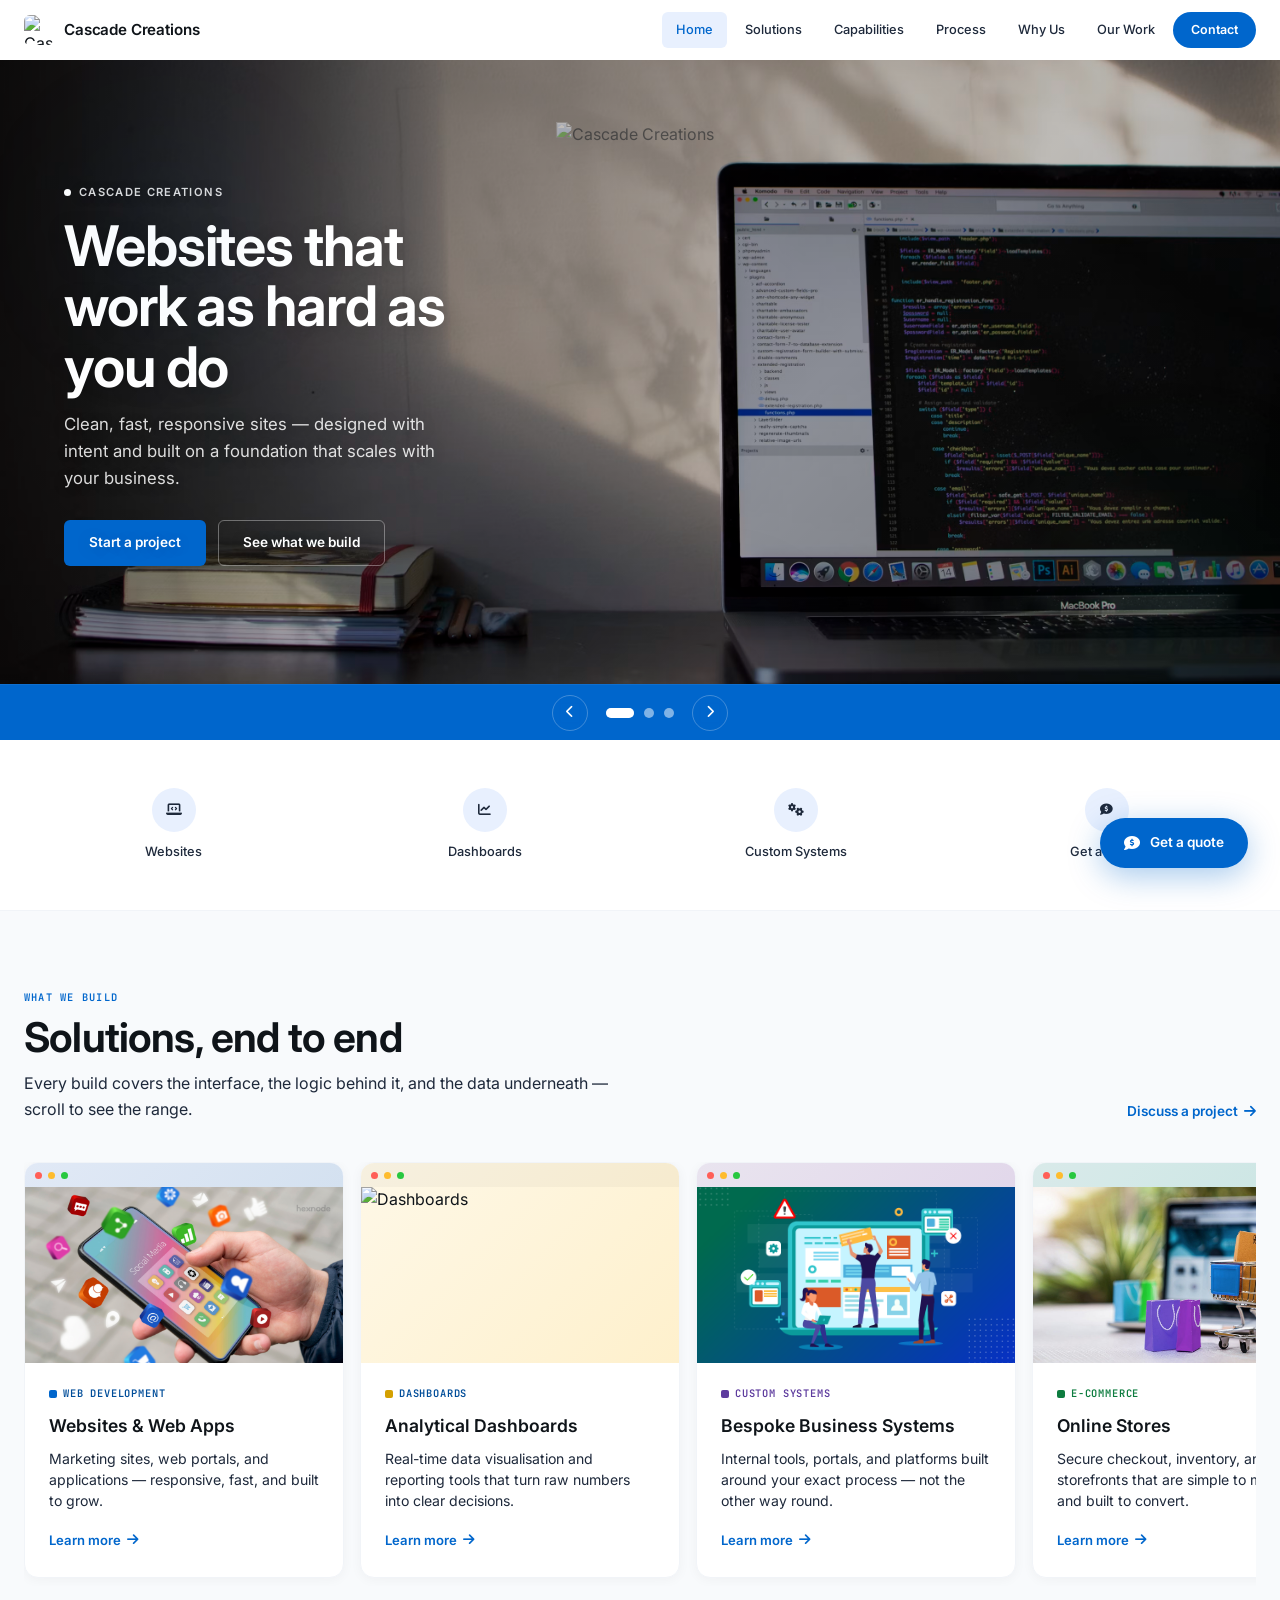
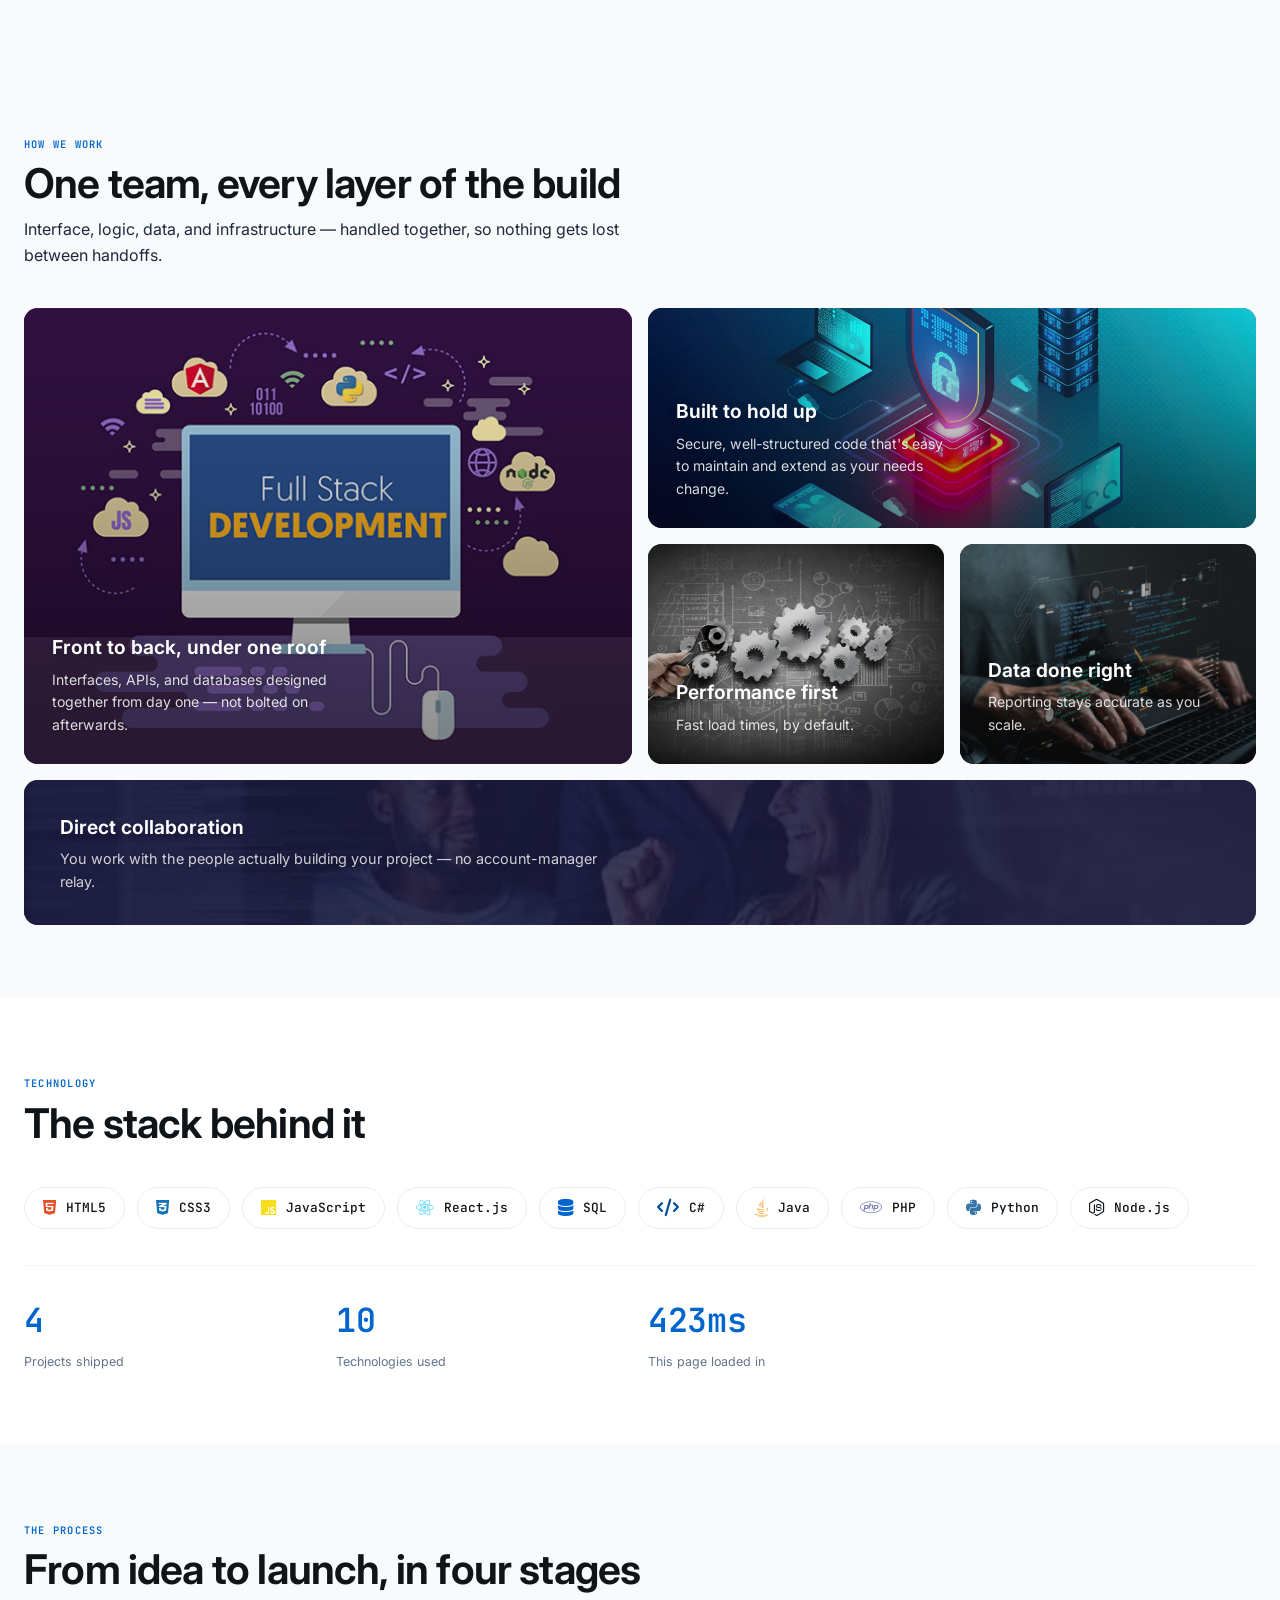
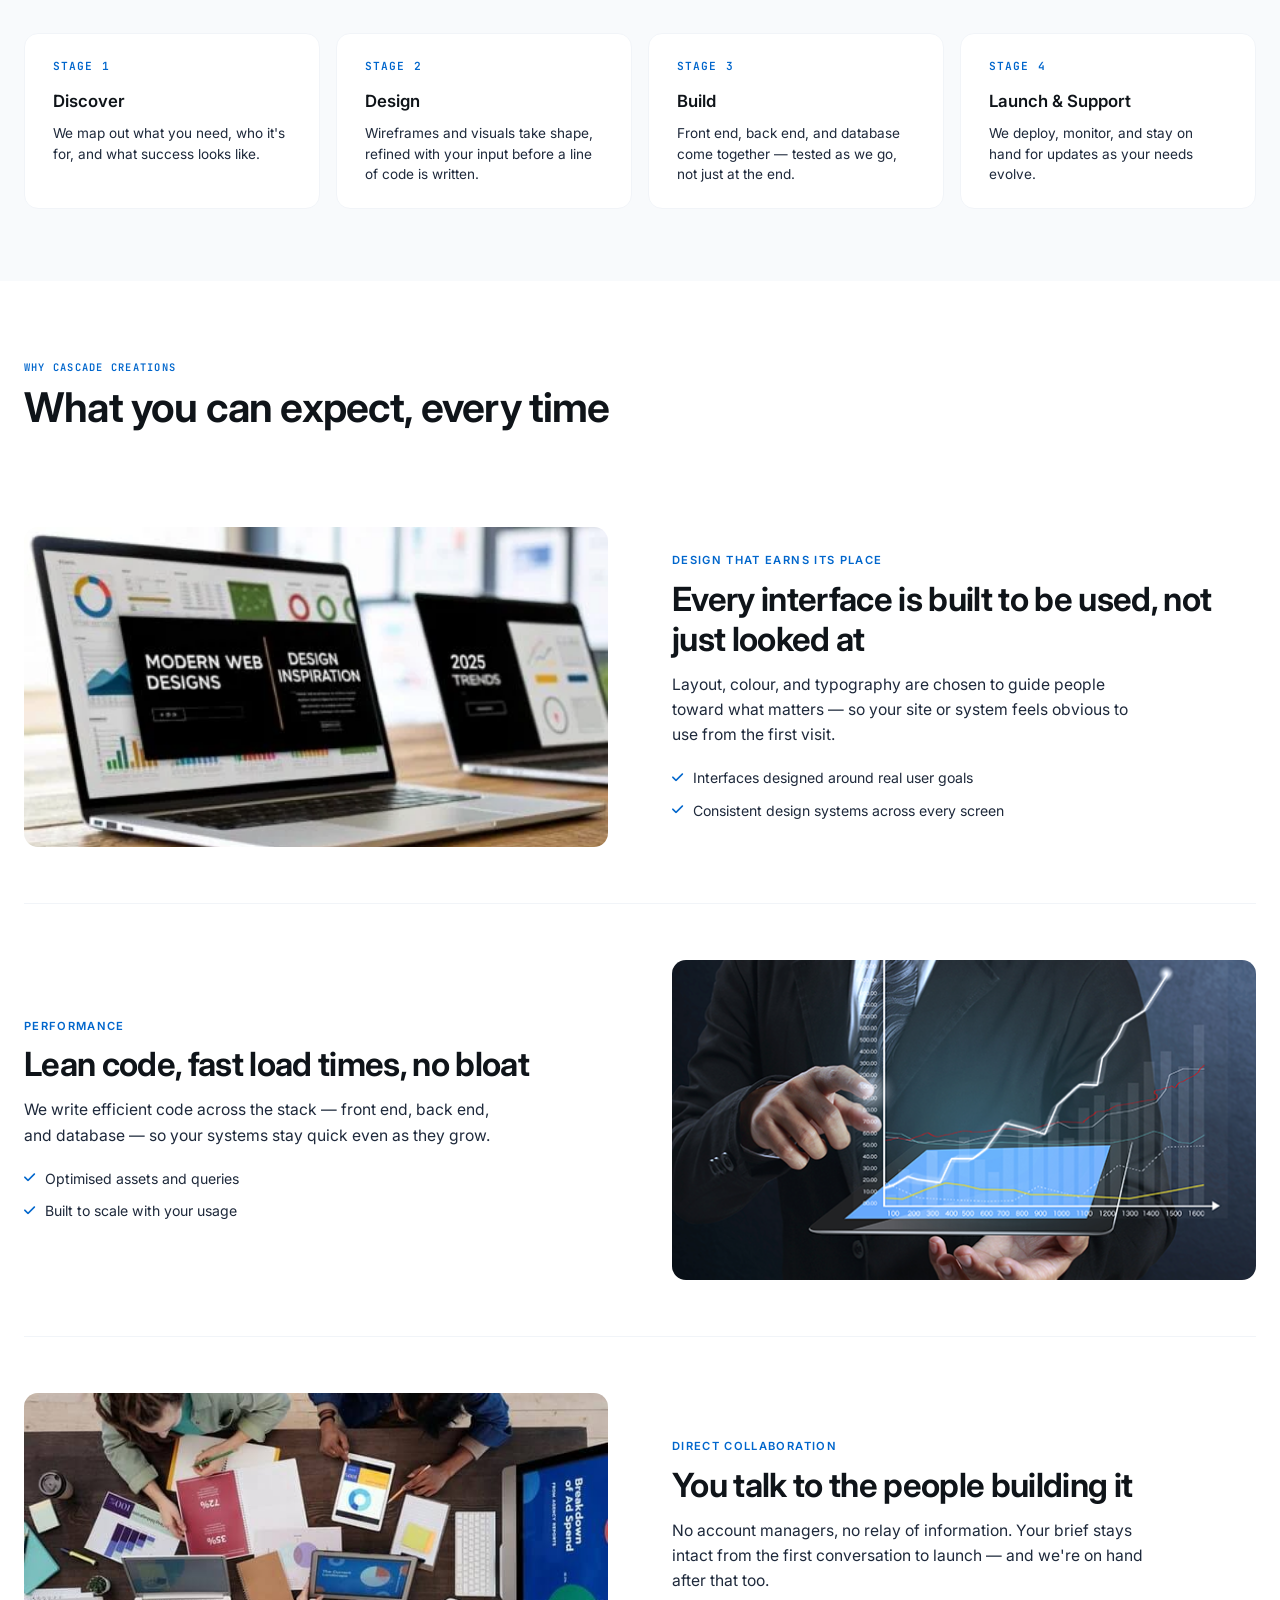
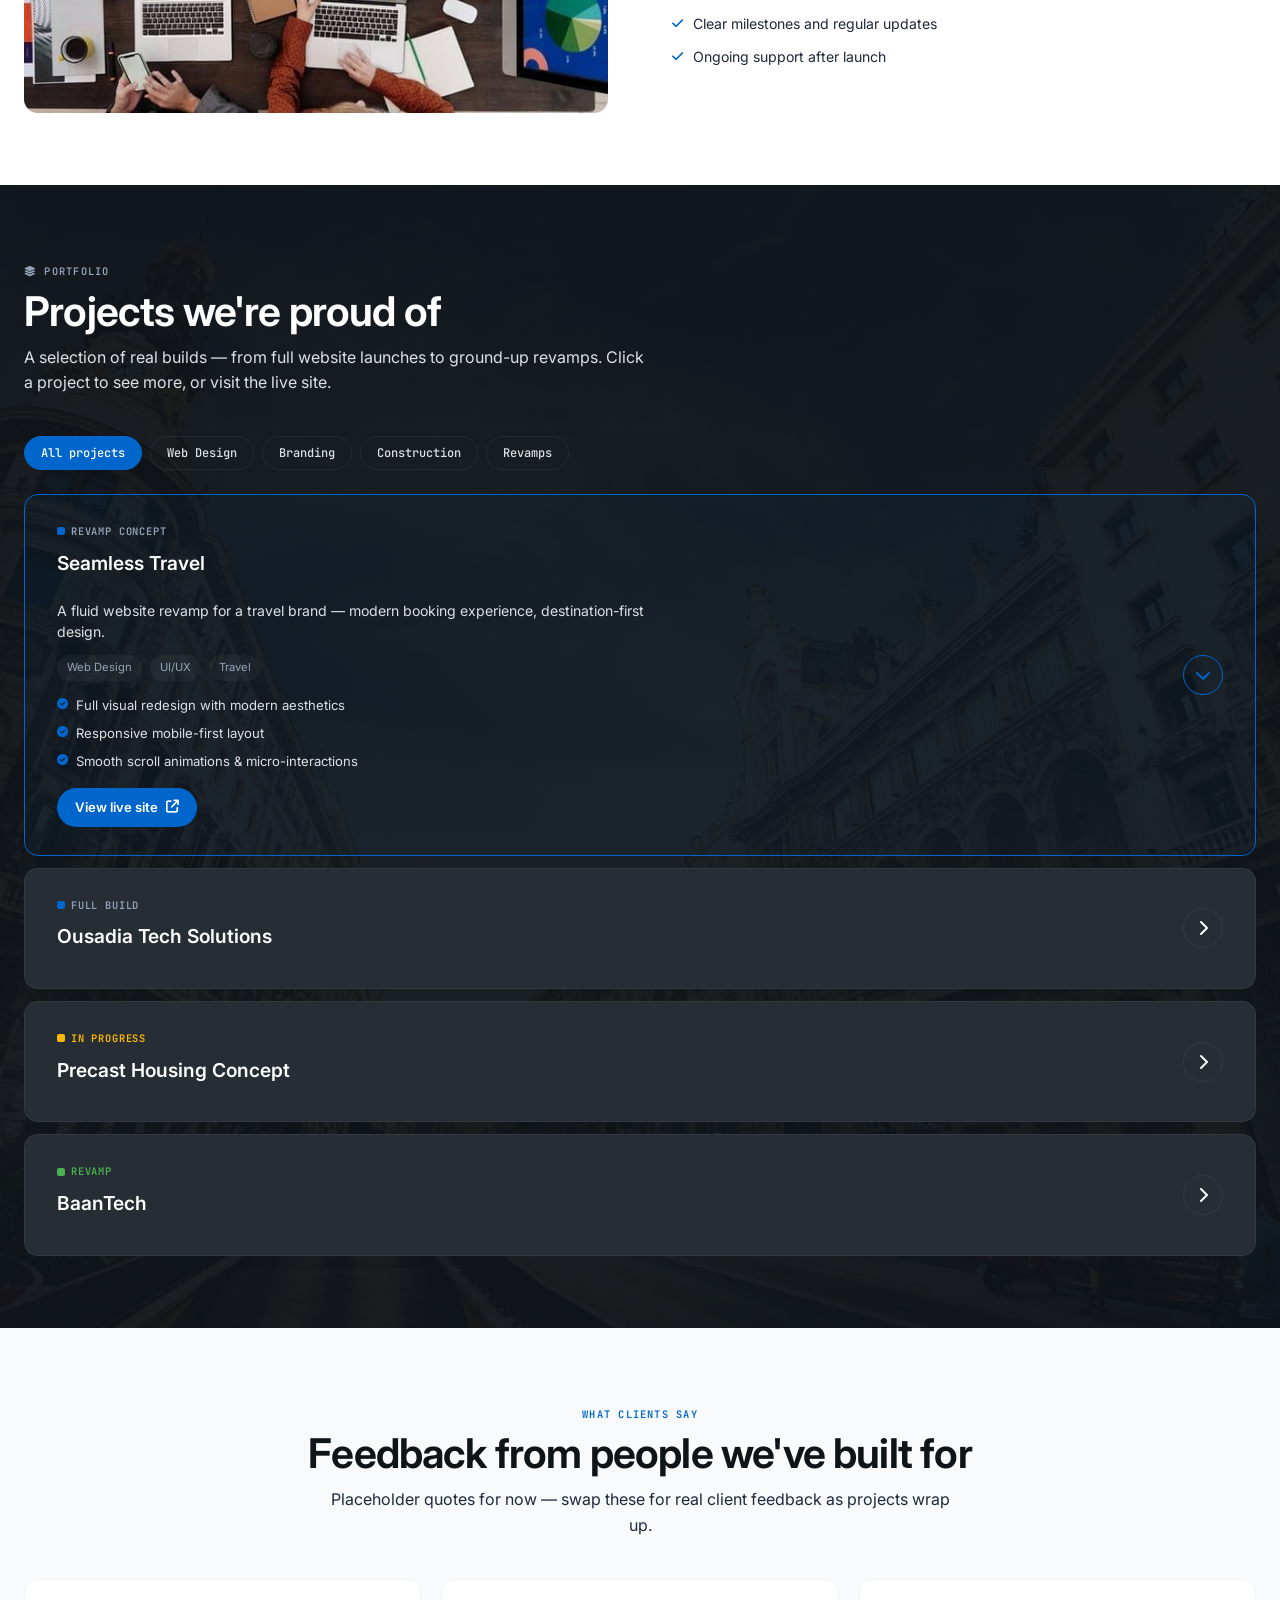
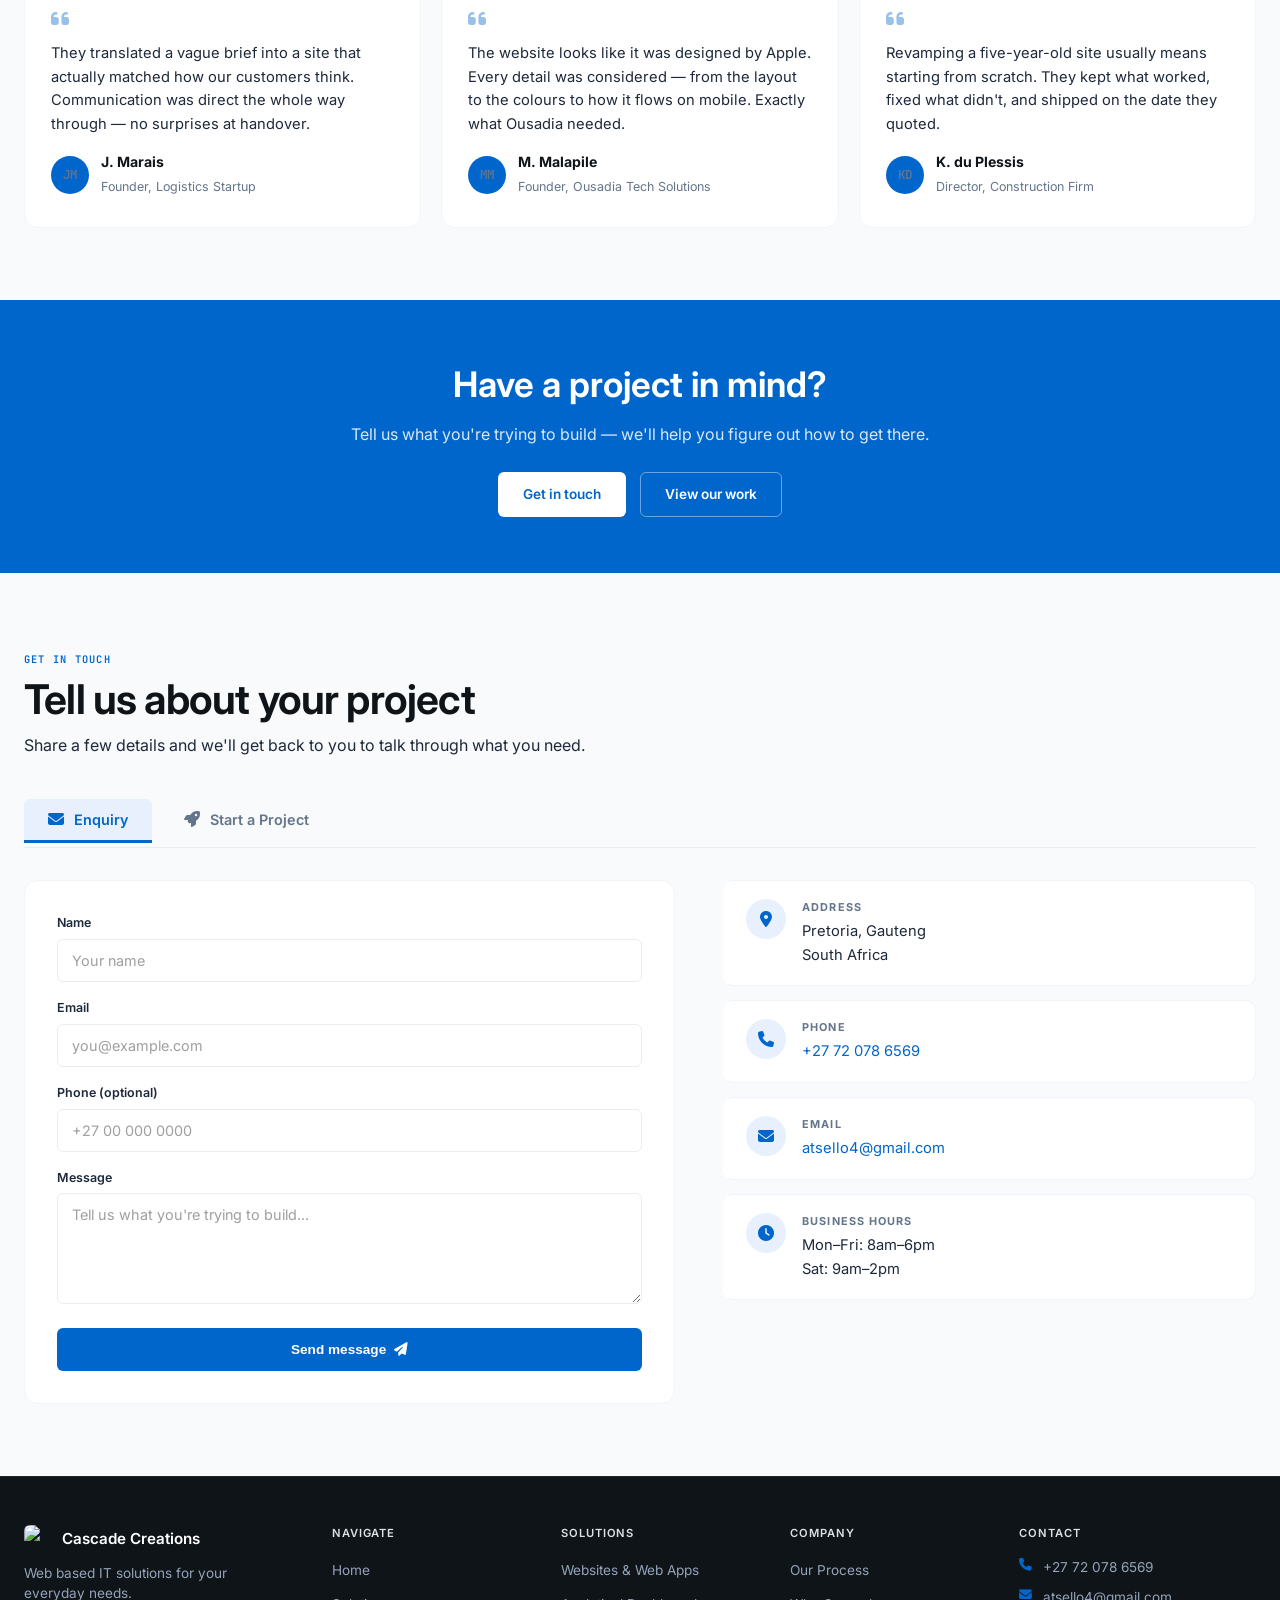
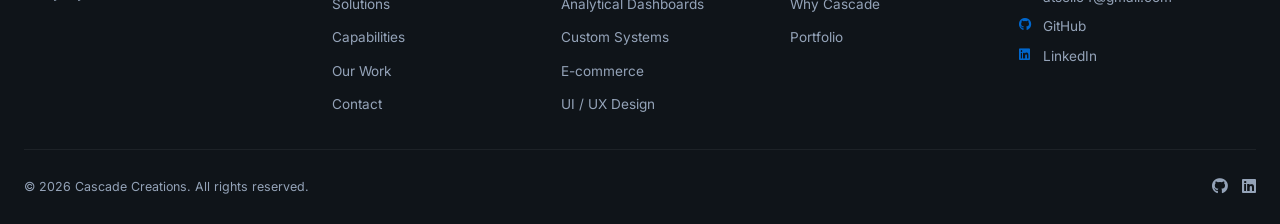
==== commit 9982a528: "added dashboard" ====
--- a/index.html
+++ b/index.html
@@ -65,17 +65,22 @@
         <link rel="dns-prefetch" href="https://api.github.com">
 
         <!-- Preload: first hero slide image (LCP) -->
-        <link rel="preload" as="image" href="imgs/1slide.avif" type="image/avif">
+        <link rel="preload" as="image" href="imgs/1slide.avif"
+            type="image/avif">
         <!-- Preload: Font Awesome (render-critical icons in nav/hero) -->
-        <link rel="preload" as="style" href="https://cdnjs.cloudflare.com/ajax/libs/font-awesome/6.4.0/css/all.min.css"
+        <link rel="preload" as="style"
+            href="https://cdnjs.cloudflare.com/ajax/libs/font-awesome/6.4.0/css/all.min.css"
             onload="this.onload=null;this.rel='stylesheet'">
-        <noscript><link rel="stylesheet" href="https://cdnjs.cloudflare.com/ajax/libs/font-awesome/6.4.0/css/all.min.css"></noscript>
+        <noscript><link rel="stylesheet"
+                href="https://cdnjs.cloudflare.com/ajax/libs/font-awesome/6.4.0/css/all.min.css"></noscript>
 
         <!-- Google Fonts: load async to avoid render-blocking -->
         <link rel="preload" as="style"
             href="https://fonts.googleapis.com/css2?family=Inter:opsz,wght@14..32,400;14..32,500;14..32,600;14..32,700&family=JetBrains+Mono:wght@400;500;600;700&display=swap"
             onload="this.onload=null;this.rel='stylesheet'">
-        <noscript><link href="https://fonts.googleapis.com/css2?family=Inter:opsz,wght@14..32,400;14..32,500;14..32,600;14..32,700&family=JetBrains+Mono:wght@400;500;600;700&display=swap" rel="stylesheet"></noscript>
+        <noscript><link
+                href="https://fonts.googleapis.com/css2?family=Inter:opsz,wght@14..32,400;14..32,500;14..32,600;14..32,700&family=JetBrains+Mono:wght@400;500;600;700&display=swap"
+                rel="stylesheet"></noscript>
 
         <style>
             :root {
@@ -113,6 +118,20 @@
                 width: 100%;
                 z-index: 1000;
                 transition: all 0.2s ease;
+            }
+
+            /* Greyed out option styles */
+            .form-row select option:disabled {
+                color: #a0a0a0;
+                background: #f5f5f5;
+            }
+            .form-row select option.greyed-out {
+                color: #a0a0a0;
+                background: #f5f5f5;
+                font-style: italic;
+            }
+            .form-row select option.greyed-out::before {
+                content: "⛔ ";
             }
         </style>
 
@@ -242,12 +261,15 @@
                             <div class="hero-slide-actions">
                                 <a href="#contact" class="btn btn-primary">Start
                                     a project</a>
-                                <a href="#solutions" class="btn btn-outline-light">See
+                                <a href="#solutions"
+                                    class="btn btn-outline-light">See
                                     what we build</a>
                             </div>
                         </div>
                         <div class="hero-slide-brand">
-                            <img src="imgs/CascadeCreations.png" alt="Cascade Creations" width="180" height="180" fetchpriority="high" decoding="async">
+                            <img src="imgs/CascadeCreations.png"
+                                alt="Cascade Creations" width="180" height="180"
+                                fetchpriority="high" decoding="async">
                         </div>
                     </div>
 
@@ -271,7 +293,9 @@
                             </div>
                         </div>
                         <div class="hero-slide-brand">
-                            <img src="imgs/CascadeCreations.png" alt="Cascade Creations" width="180" height="180" loading="lazy" decoding="async">
+                            <img src="imgs/CascadeCreations.png"
+                                alt="Cascade Creations" width="180" height="180"
+                                loading="lazy" decoding="async">
                         </div>
                     </div>
 
@@ -291,11 +315,14 @@
                                     class="btn btn-primary">Discuss your
                                     idea</a>
                                 <a href="#capabilities"
-                                    class="btn btn-outline-light">Our capabilities</a>
+                                    class="btn btn-outline-light">Our
+                                    capabilities</a>
                             </div>
                         </div>
                         <div class="hero-slide-brand">
-                            <img src="imgs/CascadeCreations.png" alt="Cascade Creations" width="180" height="180" loading="lazy" decoding="async">
+                            <img src="imgs/CascadeCreations.png"
+                                alt="Cascade Creations" width="180" height="180"
+                                loading="lazy" decoding="async">
                         </div>
                     </div>
 
@@ -950,7 +977,8 @@
                         <div class="testimonial-card" data-aod
                             data-aod-delay="80">
                             <i class="fas fa-quote-left testimonial-mark"></i>
-                            <p class="testimonial-quote">The website looks like it
+                            <p class="testimonial-quote">The website looks like
+                                it
                                 was designed by Apple. Every detail was
                                 considered — from the layout to the colours to
                                 how it flows on mobile. Exactly what Ousadia
@@ -989,8 +1017,10 @@
                     <p>Tell us what you're trying to build — we'll help you
                         figure out how to get there.</p>
                     <div class="cta-actions">
-                        <a href="#contact" class="btn btn-primary">Get in touch</a>
-                        <a href="#work" class="btn btn-outline-light">View our work</a>
+                        <a href="#contact" class="btn btn-primary">Get in
+                            touch</a>
+                        <a href="#work" class="btn btn-outline-light">View our
+                            work</a>
                     </div>
                 </div>
             </section>
@@ -1007,78 +1037,359 @@
                             need.</p>
                     </div>
 
-                    <div class="contact-grid">
-                        <div class="contact-form" data-aod data-aod-dir="left">
-                            <form id="contactForm" action="https://formspree.io/f/xjknerpq"
-                                method="POST">
-                                <input type="hidden" name="_subject" value="New enquiry from Cascade Creations website">
-                                <input type="text" name="_gotcha" style="display:none" tabindex="-1" autocomplete="off">
-                                <div class="form-row">
-                                    <label for="cf-name">Name</label>
-                                    <input type="text" id="cf-name" name="name"
-                                        placeholder="Your name" required>
+                    <!-- Contact Tabs -->
+                    <div class="contact-tabs" data-aod>
+                        <div class="contact-tab-headers">
+                            <button class="contact-tab-btn is-active"
+                                data-tab="general">
+                                <i class="fas fa-envelope"></i> Enquiry
+                            </button>
+                            <button class="contact-tab-btn" data-tab="project">
+                                <i class="fas fa-rocket"></i> Start a Project
+                            </button>
+                        </div>
+
+                        <div class="contact-tab-content">
+                            <!-- TAB 1: General Enquiry -->
+                            <div class="contact-tab-panel is-active"
+                                id="tab-general">
+                                <div class="contact-grid">
+                                    <div class="contact-form" data-aod
+                                        data-aod-dir="left">
+                                        <form id="contactForm"
+                                            action="https://formspree.io/f/xjknerpq"
+                                            method="POST">
+                                            <input type="hidden" name="_subject"
+                                                value="New enquiry from Cascade Creations website">
+                                            <input type="text" name="_gotcha"
+                                                style="display:none"
+                                                tabindex="-1"
+                                                autocomplete="off">
+                                            <div class="form-row">
+                                                <label
+                                                    for="cf-name">Name</label>
+                                                <input type="text" id="cf-name"
+                                                    name="name"
+                                                    placeholder="Your name"
+                                                    required>
+                                            </div>
+                                            <div class="form-row">
+                                                <label
+                                                    for="cf-email">Email</label>
+                                                <input type="email"
+                                                    id="cf-email" name="email"
+                                                    placeholder="you@example.com"
+                                                    required>
+                                            </div>
+                                            <div class="form-row">
+                                                <label for="cf-phone">Phone
+                                                    (optional)</label>
+                                                <input type="tel" id="cf-phone"
+                                                    name="phone"
+                                                    placeholder="+27 00 000 0000">
+                                            </div>
+                                            <div class="form-row">
+                                                <label for="cf-message">Message</label>
+                                                <textarea id="cf-message"
+                                                    name="message" rows="5"
+                                                    placeholder="Tell us what you're trying to build..."
+                                                    required></textarea>
+                                            </div>
+                                            <button type="submit"
+                                                class="btn btn-submit"><span>Send
+                                                    message</span><i
+                                                    class="fas fa-paper-plane"></i></button>
+                                        </form>
+                                    </div>
+                                    <div class="contact-info-list" data-aod
+                                        data-aod-dir="right">
+                                        <div class="contact-info-card">
+                                            <span class="contact-info-icon"><i
+                                                    class="fas fa-map-marker-alt"></i></span>
+                                            <div>
+                                                <h4>Address</h4>
+                                                <p>Pretoria, Gauteng<br>South
+                                                    Africa</p>
+                                            </div>
+                                        </div>
+                                        <div class="contact-info-card">
+                                            <span class="contact-info-icon"><i
+                                                    class="fas fa-phone"></i></span>
+                                            <div>
+                                                <h4>Phone</h4>
+                                                <p><a
+                                                        href="tel:+27720786569">+27
+                                                        72 078 6569</a></p>
+                                            </div>
+                                        </div>
+                                        <div class="contact-info-card">
+                                            <span class="contact-info-icon"><i
+                                                    class="fas fa-envelope"></i></span>
+                                            <div>
+                                                <h4>Email</h4>
+                                                <p><a
+                                                        href="mailto:atsello4@gmail.com">atsello4@gmail.com</a></p>
+                                            </div>
+                                        </div>
+                                        <div class="contact-info-card">
+                                            <span class="contact-info-icon"><i
+                                                    class="fas fa-clock"></i></span>
+                                            <div>
+                                                <h4>Business hours</h4>
+                                                <p>Mon–Fri: 8am–6pm<br>Sat:
+                                                    9am–2pm</p>
+                                            </div>
+                                        </div>
+                                    </div>
                                 </div>
-                                <div class="form-row">
-                                    <label for="cf-email">Email</label>
-                                    <input type="email" id="cf-email"
-                                        name="email"
-                                        placeholder="you@example.com" required>
-                                </div>
-                                <div class="form-row">
-                                    <label for="cf-phone">Phone
-                                        (optional)</label>
-                                    <input type="tel" id="cf-phone" name="phone"
-                                        placeholder="+27 00 000 0000">
-                                </div>
-                                <div class="form-row">
-                                    <label for="cf-message">Project
-                                        details</label>
-                                    <textarea id="cf-message" name="message"
-                                        rows="5"
-                                        placeholder="Tell us what you're trying to build..."
-                                        required></textarea>
-                                </div>
-                                <button type="submit"
-                                    class="btn btn-submit"><span>Send
-                                        message</span><i
-                                        class="fas fa-paper-plane"></i></button>
-                            </form>
-                        </div>
-                        <div class="contact-info-list" data-aod
-                            data-aod-dir="right">
-                            <div class="contact-info-card">
-                                <span class="contact-info-icon"><i
-                                        class="fas fa-map-marker-alt"></i></span>
-                                <div>
-                                    <h4>Address</h4>
-                                    <p>Pretoria, Gauteng<br>South Africa</p>
-                                </div>
-                            </div>
-                            <div class="contact-info-card">
-                                <span class="contact-info-icon"><i
-                                        class="fas fa-phone"></i></span>
-                                <div>
-                                    <h4>Phone</h4>
-                                    <p><a href="tel:+27720786569">+27 72 078
-                                            6569</a></p>
-                                </div>
-                            </div>
-                            <div class="contact-info-card">
-                                <span class="contact-info-icon"><i
-                                        class="fas fa-envelope"></i></span>
-                                <div>
-                                    <h4>Email</h4>
-                                    <p><a href="mailto:atsello4@gmail.com"><span
-                                                class="__cf_email__"
-                                                data-cfemail="37564542545d5d5e0577505a565e5b1954585a">atsello4@gmail.com</span></a></p>
-                                </div>
-                            </div>
-                            <div class="contact-info-card">
-                                <span class="contact-info-icon"><i
-                                        class="fas fa-clock"></i></span>
-                                <div>
-                                    <h4>Business hours</h4>
-                                    <p>Mon–Fri: 8am–6pm<br>Sat: 9am–2pm</p>
+                            </div>
+
+                            <!-- TAB 2: Start a Project -->
+                            <div class="contact-tab-panel" id="tab-project">
+                                <div class="contact-grid">
+                                    <div class="contact-form" data-aod
+                                        data-aod-dir="left">
+                                        <form id="projectForm" novalidate>
+                                            <!-- Personal Details -->
+                                            <div class="form-row">
+                                                <label for="pf-name">Full Name
+                                                    <span
+                                                        class="required">*</span></label>
+                                                <input type="text" id="pf-name"
+                                                    name="name"
+                                                    placeholder="Your full name"
+                                                    required>
+                                            </div>
+                                            <div class="form-row">
+                                                <label for="pf-email">Email
+                                                    Address <span
+                                                        class="required">*</span></label>
+                                                <input type="email"
+                                                    id="pf-email" name="email"
+                                                    placeholder="you@example.com"
+                                                    required>
+                                            </div>
+                                            <div class="form-row">
+                                                <label for="pf-phone">Phone
+                                                    Number</label>
+                                                <input type="tel" id="pf-phone"
+                                                    name="phone"
+                                                    placeholder="+27 00 000 0000">
+                                            </div>
+
+                                            <hr class="form-divider">
+
+                                            <!-- Project Details -->
+                                            <div class="form-row">
+                                                <label
+                                                    for="pf-project-name">Project
+                                                    Name <span
+                                                        class="required">*</span></label>
+                                                <input type="text"
+                                                    id="pf-project-name"
+                                                    name="projectName"
+                                                    placeholder="e.g., My Awesome Website"
+                                                    required>
+                                            </div>
+
+                                            <div class="form-row">
+                                                <label
+                                                    for="pf-project-type">Project
+                                                    Type <span
+                                                        class="required">*</span></label>
+                                                <select id="pf-project-type"
+                                                    name="projectType" required>
+                                                    <option value>Select a
+                                                        project type...</option>
+                                                    <option
+                                                        value="full-build">Full
+                                                        Build (Website / Web
+                                                        App)</option>
+                                                    <option
+                                                        value="revamp">Revamp /
+                                                        Redesign</option>
+                                                    <option
+                                                        value="landing-page">Landing
+                                                        Page</option>
+                                                    <option
+                                                        value="ecommerce">E-commerce
+                                                        Store</option>
+                                                    <option
+                                                        value="dashboard">Dashboard
+                                                        / Analytics</option>
+                                                    <option
+                                                        value="custom-system">Custom
+                                                        Business System</option>
+                                                    <option
+                                                        value="other">Other</option>
+                                                </select>
+                                            </div>
+
+                                            <div class="form-row">
+                                                <label
+                                                    for="pf-description">Project
+                                                    Description <span
+                                                        class="required">*</span></label>
+                                                <textarea id="pf-description"
+                                                    name="description" rows="5"
+                                                    placeholder="Tell us about your project — what problem are you solving? Who is it for? What features do you need?"
+                                                    required></textarea>
+                                            </div>
+
+                                            <div class="form-row form-row-half">
+                                                <div class="form-row">
+                                                    <label
+                                                        for="pf-budget">Budget
+                                                        Range</label>
+                                                    <select id="pf-budget"
+                                                        name="budget">
+                                                        <option value>Select a
+                                                            range...</option>
+                                                        <option
+                                                            value="under-5k"
+                                                            id="budget-under-5k">Under
+                                                            R5,000</option>
+                                                        <option
+                                                            value="5k-15k">R5,000
+                                                            – R15,000</option>
+                                                        <option
+                                                            value="15k-30k">R15,000
+                                                            – R30,000</option>
+                                                        <option
+                                                            value="30k-50k">R30,000
+                                                            – R50,000</option>
+                                                        <option
+                                                            value="50k-100k">R50,000
+                                                            – R100,000</option>
+                                                        <option
+                                                            value="100k+">R100,000+</option>
+                                                    </select>
+                                                </div>
+                                                <div class="form-row">
+                                                    <label
+                                                        for="pf-timeline">Timeline</label>
+                                                    <select id="pf-timeline"
+                                                        name="timeline">
+                                                        <option value>Select a
+                                                            timeline...</option>
+                                                        <option
+                                                            value="urgent"
+                                                            id="timeline-urgent">Urgent
+                                                            (Within 2
+                                                            weeks)</option>
+                                                        <option
+                                                            value="1-month">1
+                                                            Month</option>
+                                                        <option
+                                                            value="2-3-months">2
+                                                            – 3 Months</option>
+                                                        <option
+                                                            value="3-6-months">3
+                                                            – 6 Months</option>
+                                                        <option
+                                                            value="flexible"
+                                                            id="timeline-flexible">Flexible</option>
+                                                    </select>
+                                                </div>
+                                            </div>
+
+                                            <div class="form-row">
+                                                <label for="pf-assets">Brand
+                                                    Assets (Optional)</label>
+                                                <div class="file-upload-wrap">
+                                                    <input type="file"
+                                                        id="pf-assets"
+                                                        name="assets"
+                                                        accept=".pdf,.doc,.docx,.png,.jpg,.jpeg,.gif,.svg,.zip,.rar"
+                                                        multiple>
+                                                    <label for="pf-assets"
+                                                        class="file-upload-label">
+                                                        <i
+                                                            class="fas fa-cloud-upload-alt"></i>
+                                                        <span>Drop files here or
+                                                            click to
+                                                            upload</span>
+                                                        <small>PDF, DOCX, PNG,
+                                                            JPG, ZIP — max
+                                                            20MB</small>
+                                                    </label>
+                                                    <div
+                                                        class="file-upload-list"
+                                                        id="fileList"></div>
+                                                </div>
+                                            </div>
+
+                                            <div class="form-row">
+                                                <label class="checkbox-label">
+                                                    <input type="checkbox"
+                                                        name="agree" required>
+                                                    <span>I agree that my data
+                                                        will be stored and used
+                                                        to respond to my
+                                                        enquiry.</span>
+                                                </label>
+                                            </div>
+
+                                            <button type="submit"
+                                                class="btn btn-submit"><span>Submit
+                                                    Project Brief</span><i
+                                                    class="fas fa-paper-plane"></i></button>
+                                        </form>
+                                    </div>
+                                    <div class="contact-info-list" data-aod
+                                        data-aod-dir="right">
+                                        <div class="contact-info-card">
+                                            <span class="contact-info-icon"><i
+                                                    class="fas fa-file-alt"></i></span>
+                                            <div>
+                                                <h4>What happens next?</h4>
+                                                <p
+                                                    style="font-size:0.85rem;color:var(--ink-soft);">
+                                                    1. We review your brief
+                                                    within 24 hours<br>
+                                                    2. We schedule a discovery
+                                                    call<br>
+                                                    3. We provide a proposal
+                                                    &amp; estimate<br>
+                                                    4. We build your project
+                                                </p>
+                                            </div>
+                                        </div>
+                                        <div class="contact-info-card">
+                                            <span class="contact-info-icon"><i
+                                                    class="fas fa-lock"></i></span>
+                                            <div>
+                                                <h4>Your data is safe</h4>
+                                                <p
+                                                    style="font-size:0.85rem;color:var(--ink-soft);">All
+                                                    project details are
+                                                    confidential. We never share
+                                                    your data with third
+                                                    parties.</p>
+                                            </div>
+                                        </div>
+                                        <div class="contact-info-card">
+                                            <span class="contact-info-icon"><i
+                                                    class="fas fa-phone"></i></span>
+                                            <div>
+                                                <h4>Need help?</h4>
+                                                <p><a
+                                                        href="tel:+27720786569">+27
+                                                        72 078 6569</a></p>
+                                            </div>
+                                        </div>
+                                        <div class="contact-info-card">
+                                            <span class="contact-info-icon"><i
+                                                    class="fas fa-clock"></i></span>
+                                            <div>
+                                                <h4>Response time</h4>
+                                                <p
+                                                    style="font-size:0.85rem;color:var(--ink-soft);">We
+                                                    aim to respond within 24
+                                                    business hours.</p>
+                                            </div>
+                                        </div>
+                                    </div>
                                 </div>
                             </div>
                         </div>
--- a/styles.css
+++ b/styles.css
@@ -2193,6 +2193,233 @@
     .contact-grid {
         grid-template-columns: 1fr;
         gap: 28px;
+    }
+}
+
+/* =========================================================
+   CONTACT TABS
+   ========================================================= */
+.contact-tabs {
+    margin-top: 12px;
+}
+
+.contact-tab-headers {
+    display: flex;
+    gap: 8px;
+    margin-bottom: 32px;
+    border-bottom: 1px solid var(--line);
+    padding-bottom: 4px;
+    flex-wrap: wrap;
+}
+
+.contact-tab-btn {
+    display: flex;
+    align-items: center;
+    gap: 10px;
+    padding: 12px 24px;
+    background: transparent;
+    border: none;
+    border-bottom: 3px solid transparent;
+    font-family: var(--font);
+    font-size: 0.9rem;
+    font-weight: 600;
+    color: var(--ink-muted);
+    cursor: pointer;
+    transition: all var(--fast);
+    border-radius: var(--r-sm) var(--r-sm) 0 0;
+}
+
+.contact-tab-btn:hover {
+    color: var(--ink);
+    background: var(--canvas);
+}
+
+.contact-tab-btn.is-active {
+    color: var(--primary);
+    border-bottom-color: var(--primary);
+    background: var(--primary-tint);
+}
+
+.contact-tab-btn i {
+    font-size: 1rem;
+}
+
+.contact-tab-panel {
+    display: none;
+    animation: fadeSlideIn 0.4s var(--ease);
+}
+
+.contact-tab-panel.is-active {
+    display: block;
+}
+
+@keyframes fadeSlideIn {
+    from {
+        opacity: 0;
+        transform: translateY(12px);
+    }
+    to {
+        opacity: 1;
+        transform: translateY(0);
+    }
+}
+
+/* Project form enhancements */
+.form-divider {
+    border: none;
+    border-top: 1px solid var(--line-soft);
+    margin: 24px 0;
+}
+
+.form-row-half {
+    display: grid;
+    grid-template-columns: 1fr 1fr;
+    gap: 16px;
+}
+
+.required {
+    color: var(--acc-red);
+    font-weight: 600;
+}
+
+/* File upload */
+.file-upload-wrap {
+    position: relative;
+}
+
+.file-upload-label {
+    display: flex;
+    flex-direction: column;
+    align-items: center;
+    justify-content: center;
+    padding: 32px 20px;
+    border: 2px dashed var(--line);
+    border-radius: var(--r-md);
+    cursor: pointer;
+    transition: all var(--fast);
+    background: var(--canvas);
+    text-align: center;
+}
+
+.file-upload-label:hover {
+    border-color: var(--primary);
+    background: var(--primary-tint);
+}
+
+.file-upload-label i {
+    font-size: 2rem;
+    color: var(--primary);
+    margin-bottom: 8px;
+}
+
+.file-upload-label span {
+    font-size: 0.9rem;
+    font-weight: 500;
+    color: var(--ink-soft);
+}
+
+.file-upload-label small {
+    font-size: 0.75rem;
+    color: var(--ink-muted);
+    margin-top: 4px;
+}
+
+.file-upload-wrap input[type="file"] {
+    position: absolute;
+    width: 0;
+    height: 0;
+    opacity: 0;
+    pointer-events: none;
+}
+
+.file-upload-list {
+    margin-top: 12px;
+    display: flex;
+    flex-wrap: wrap;
+    gap: 8px;
+}
+
+.file-upload-item {
+    display: inline-flex;
+    align-items: center;
+    gap: 8px;
+    padding: 6px 12px 6px 10px;
+    background: var(--primary-tint);
+    border-radius: var(--r-sm);
+    font-size: 0.8rem;
+    color: var(--ink-soft);
+}
+
+.file-upload-item i {
+    color: var(--primary);
+    font-size: 0.8rem;
+}
+
+.file-upload-item .file-remove {
+    cursor: pointer;
+    color: var(--acc-red);
+    font-size: 0.75rem;
+    padding: 0 4px;
+}
+
+.file-upload-item .file-remove:hover {
+    color: var(--acc-red-dark);
+}
+
+/* Checkbox */
+.checkbox-label {
+    display: flex;
+    align-items: flex-start;
+    gap: 10px;
+    font-size: 0.85rem;
+    color: var(--ink-soft);
+    cursor: pointer;
+}
+
+.checkbox-label input[type="checkbox"] {
+    width: 18px;
+    height: 18px;
+    flex-shrink: 0;
+    margin-top: 1px;
+    accent-color: var(--primary);
+    cursor: pointer;
+}
+
+.checkbox-label input[type="checkbox"]:focus-visible {
+    outline: 2px solid var(--primary);
+    outline-offset: 2px;
+}
+
+@media (max-width: 768px) {
+    .contact-tab-btn {
+        padding: 10px 16px;
+        font-size: 0.8rem;
+        flex: 1;
+        justify-content: center;
+    }
+    .contact-tab-btn i {
+        font-size: 0.85rem;
+    }
+    .form-row-half {
+        grid-template-columns: 1fr;
+        gap: 0;
+    }
+}
+
+@media (max-width: 480px) {
+    .contact-tab-headers {
+        flex-direction: column;
+        gap: 4px;
+    }
+    .contact-tab-btn {
+        border-bottom: none;
+        border-left: 3px solid transparent;
+        border-radius: 0 var(--r-sm) var(--r-sm) 0;
+        justify-content: flex-start;
+    }
+    .contact-tab-btn.is-active {
+        border-bottom-color: transparent;
+        border-left-color: var(--primary);
     }
 }
 
@@ -2633,4 +2860,27 @@
 }
 .footer ul li a:hover {
     color: var(--primary);
+}
+
+/* =========================================================
+   GREYED OUT OPTIONS STYLING
+   ========================================================= */
+select option:disabled,
+select option[disabled],
+select option.greyed-out {
+    color: #a0a0a0 !important;
+    background-color: #f5f5f5 !important;
+    font-style: italic;
+}
+
+select option:disabled::before,
+select option[disabled]::before,
+select option.greyed-out::before {
+    content: "⛔ ";
+}
+
+/* Style for the greyed-out class on option elements */
+select option.greyed-out {
+    opacity: 0.6;
+    cursor: not-allowed;
 }
--- a/styles.css
+++ b/styles.css
@@ -2193,6 +2193,233 @@
     .contact-grid {
         grid-template-columns: 1fr;
         gap: 28px;
+    }
+}
+
+/* =========================================================
+   CONTACT TABS
+   ========================================================= */
+.contact-tabs {
+    margin-top: 12px;
+}
+
+.contact-tab-headers {
+    display: flex;
+    gap: 8px;
+    margin-bottom: 32px;
+    border-bottom: 1px solid var(--line);
+    padding-bottom: 4px;
+    flex-wrap: wrap;
+}
+
+.contact-tab-btn {
+    display: flex;
+    align-items: center;
+    gap: 10px;
+    padding: 12px 24px;
+    background: transparent;
+    border: none;
+    border-bottom: 3px solid transparent;
+    font-family: var(--font);
+    font-size: 0.9rem;
+    font-weight: 600;
+    color: var(--ink-muted);
+    cursor: pointer;
+    transition: all var(--fast);
+    border-radius: var(--r-sm) var(--r-sm) 0 0;
+}
+
+.contact-tab-btn:hover {
+    color: var(--ink);
+    background: var(--canvas);
+}
+
+.contact-tab-btn.is-active {
+    color: var(--primary);
+    border-bottom-color: var(--primary);
+    background: var(--primary-tint);
+}
+
+.contact-tab-btn i {
+    font-size: 1rem;
+}
+
+.contact-tab-panel {
+    display: none;
+    animation: fadeSlideIn 0.4s var(--ease);
+}
+
+.contact-tab-panel.is-active {
+    display: block;
+}
+
+@keyframes fadeSlideIn {
+    from {
+        opacity: 0;
+        transform: translateY(12px);
+    }
+    to {
+        opacity: 1;
+        transform: translateY(0);
+    }
+}
+
+/* Project form enhancements */
+.form-divider {
+    border: none;
+    border-top: 1px solid var(--line-soft);
+    margin: 24px 0;
+}
+
+.form-row-half {
+    display: grid;
+    grid-template-columns: 1fr 1fr;
+    gap: 16px;
+}
+
+.required {
+    color: var(--acc-red);
+    font-weight: 600;
+}
+
+/* File upload */
+.file-upload-wrap {
+    position: relative;
+}
+
+.file-upload-label {
+    display: flex;
+    flex-direction: column;
+    align-items: center;
+    justify-content: center;
+    padding: 32px 20px;
+    border: 2px dashed var(--line);
+    border-radius: var(--r-md);
+    cursor: pointer;
+    transition: all var(--fast);
+    background: var(--canvas);
+    text-align: center;
+}
+
+.file-upload-label:hover {
+    border-color: var(--primary);
+    background: var(--primary-tint);
+}
+
+.file-upload-label i {
+    font-size: 2rem;
+    color: var(--primary);
+    margin-bottom: 8px;
+}
+
+.file-upload-label span {
+    font-size: 0.9rem;
+    font-weight: 500;
+    color: var(--ink-soft);
+}
+
+.file-upload-label small {
+    font-size: 0.75rem;
+    color: var(--ink-muted);
+    margin-top: 4px;
+}
+
+.file-upload-wrap input[type="file"] {
+    position: absolute;
+    width: 0;
+    height: 0;
+    opacity: 0;
+    pointer-events: none;
+}
+
+.file-upload-list {
+    margin-top: 12px;
+    display: flex;
+    flex-wrap: wrap;
+    gap: 8px;
+}
+
+.file-upload-item {
+    display: inline-flex;
+    align-items: center;
+    gap: 8px;
+    padding: 6px 12px 6px 10px;
+    background: var(--primary-tint);
+    border-radius: var(--r-sm);
+    font-size: 0.8rem;
+    color: var(--ink-soft);
+}
+
+.file-upload-item i {
+    color: var(--primary);
+    font-size: 0.8rem;
+}
+
+.file-upload-item .file-remove {
+    cursor: pointer;
+    color: var(--acc-red);
+    font-size: 0.75rem;
+    padding: 0 4px;
+}
+
+.file-upload-item .file-remove:hover {
+    color: var(--acc-red-dark);
+}
+
+/* Checkbox */
+.checkbox-label {
+    display: flex;
+    align-items: flex-start;
+    gap: 10px;
+    font-size: 0.85rem;
+    color: var(--ink-soft);
+    cursor: pointer;
+}
+
+.checkbox-label input[type="checkbox"] {
+    width: 18px;
+    height: 18px;
+    flex-shrink: 0;
+    margin-top: 1px;
+    accent-color: var(--primary);
+    cursor: pointer;
+}
+
+.checkbox-label input[type="checkbox"]:focus-visible {
+    outline: 2px solid var(--primary);
+    outline-offset: 2px;
+}
+
+@media (max-width: 768px) {
+    .contact-tab-btn {
+        padding: 10px 16px;
+        font-size: 0.8rem;
+        flex: 1;
+        justify-content: center;
+    }
+    .contact-tab-btn i {
+        font-size: 0.85rem;
+    }
+    .form-row-half {
+        grid-template-columns: 1fr;
+        gap: 0;
+    }
+}
+
+@media (max-width: 480px) {
+    .contact-tab-headers {
+        flex-direction: column;
+        gap: 4px;
+    }
+    .contact-tab-btn {
+        border-bottom: none;
+        border-left: 3px solid transparent;
+        border-radius: 0 var(--r-sm) var(--r-sm) 0;
+        justify-content: flex-start;
+    }
+    .contact-tab-btn.is-active {
+        border-bottom-color: transparent;
+        border-left-color: var(--primary);
     }
 }
 
@@ -2633,4 +2860,27 @@
 }
 .footer ul li a:hover {
     color: var(--primary);
+}
+
+/* =========================================================
+   GREYED OUT OPTIONS STYLING
+   ========================================================= */
+select option:disabled,
+select option[disabled],
+select option.greyed-out {
+    color: #a0a0a0 !important;
+    background-color: #f5f5f5 !important;
+    font-style: italic;
+}
+
+select option:disabled::before,
+select option[disabled]::before,
+select option.greyed-out::before {
+    content: "⛔ ";
+}
+
+/* Style for the greyed-out class on option elements */
+select option.greyed-out {
+    opacity: 0.6;
+    cursor: not-allowed;
 }
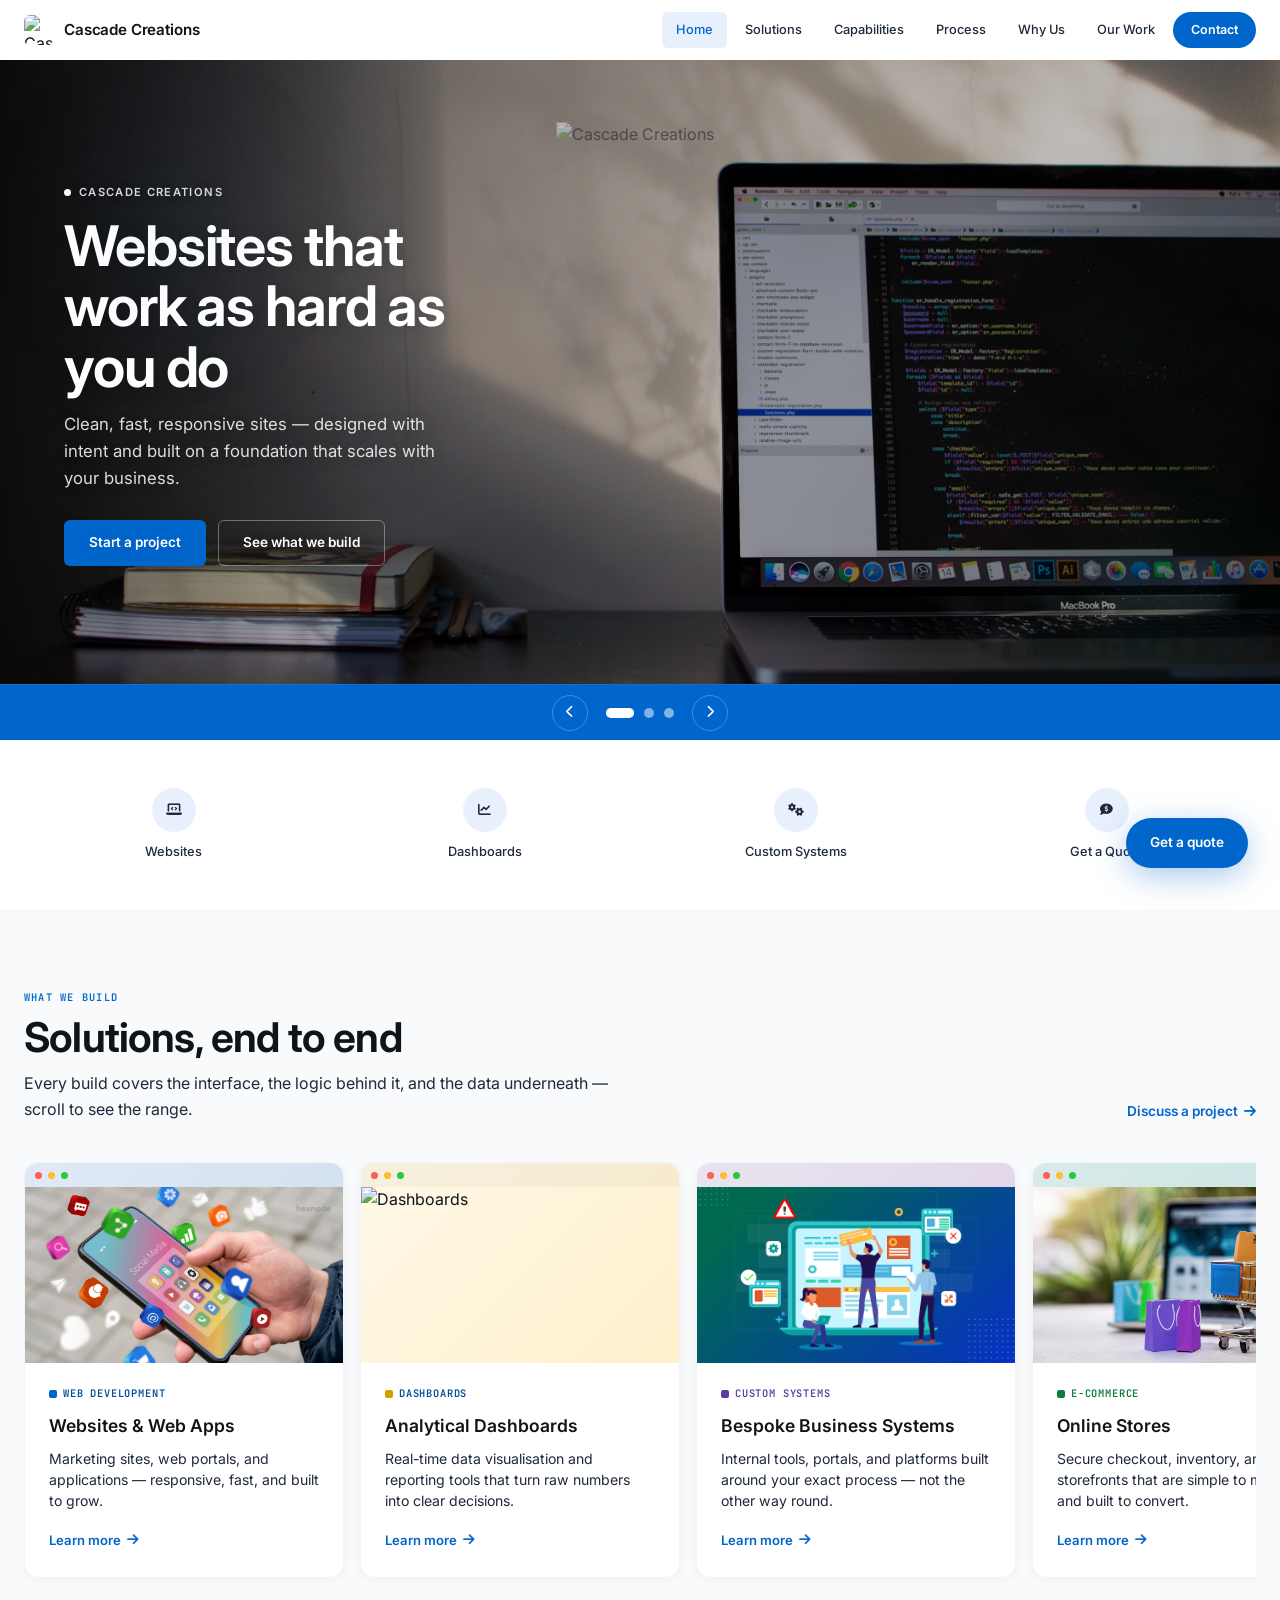
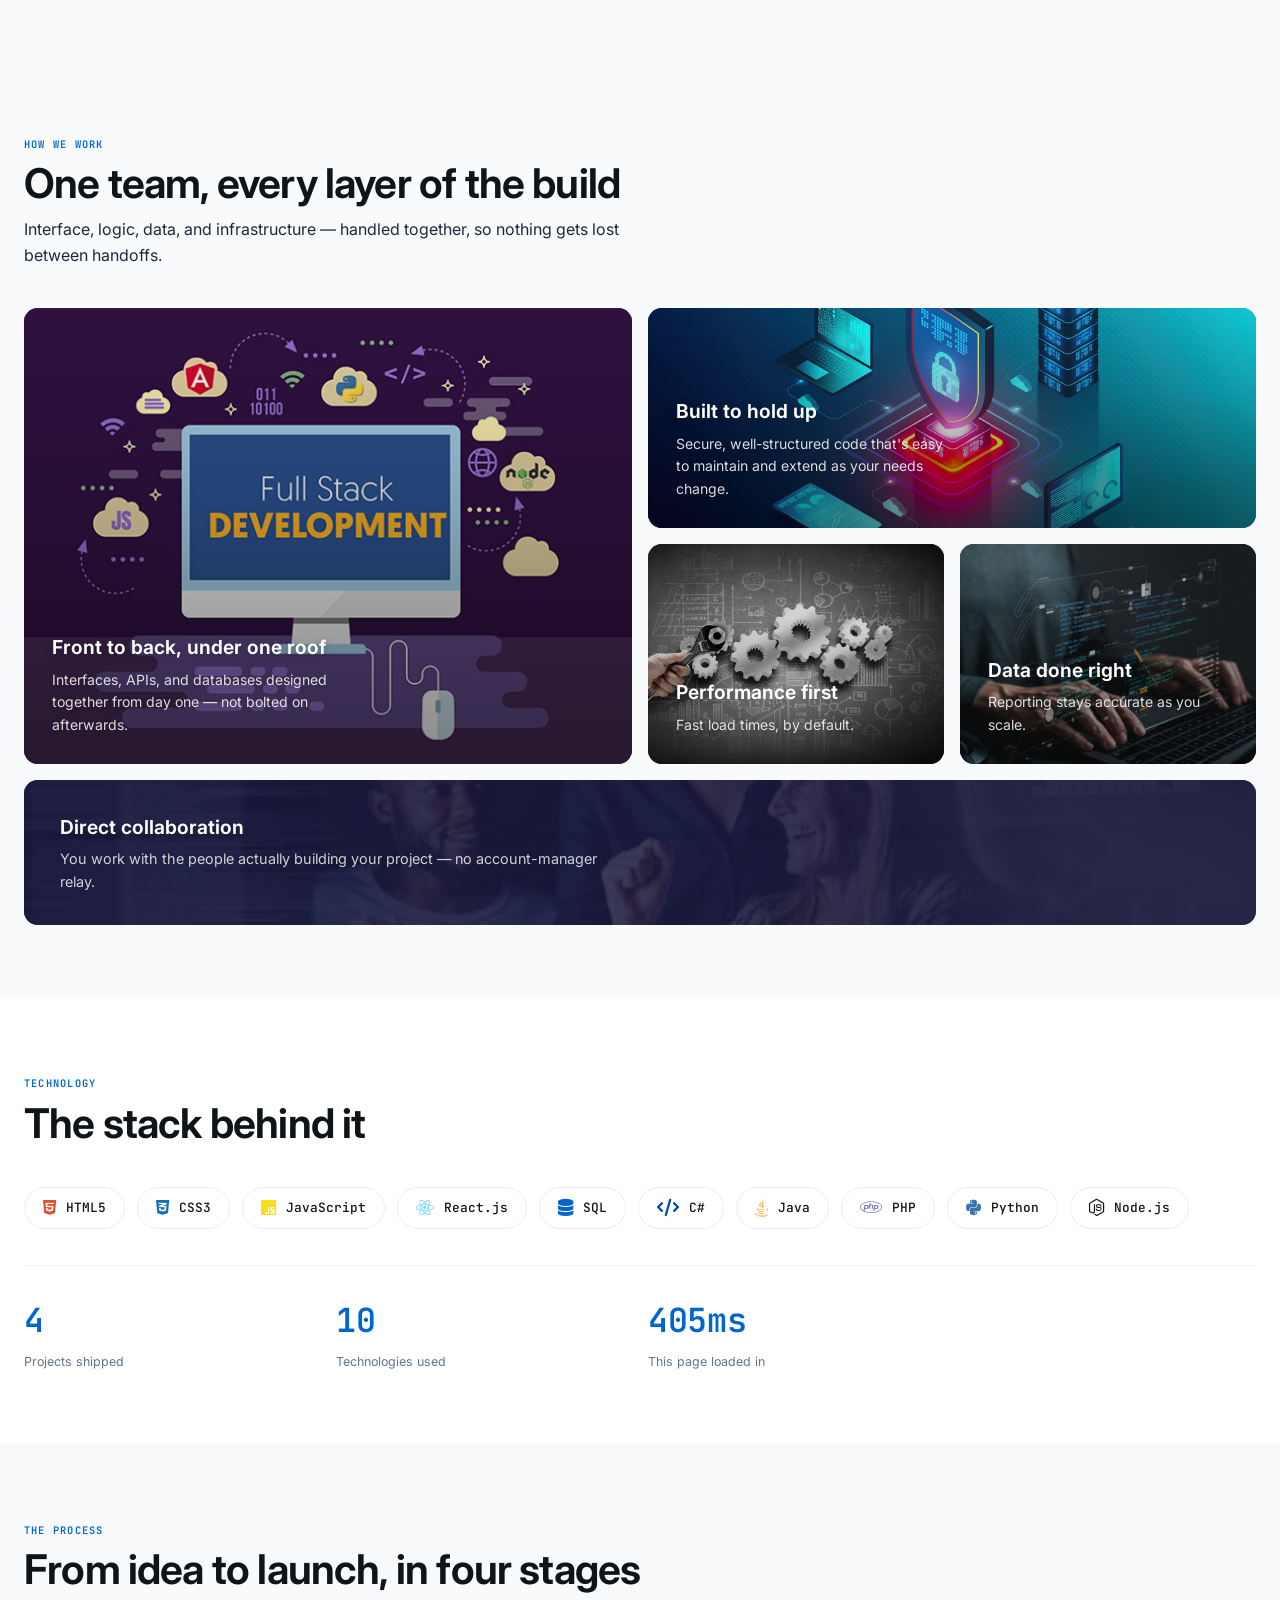
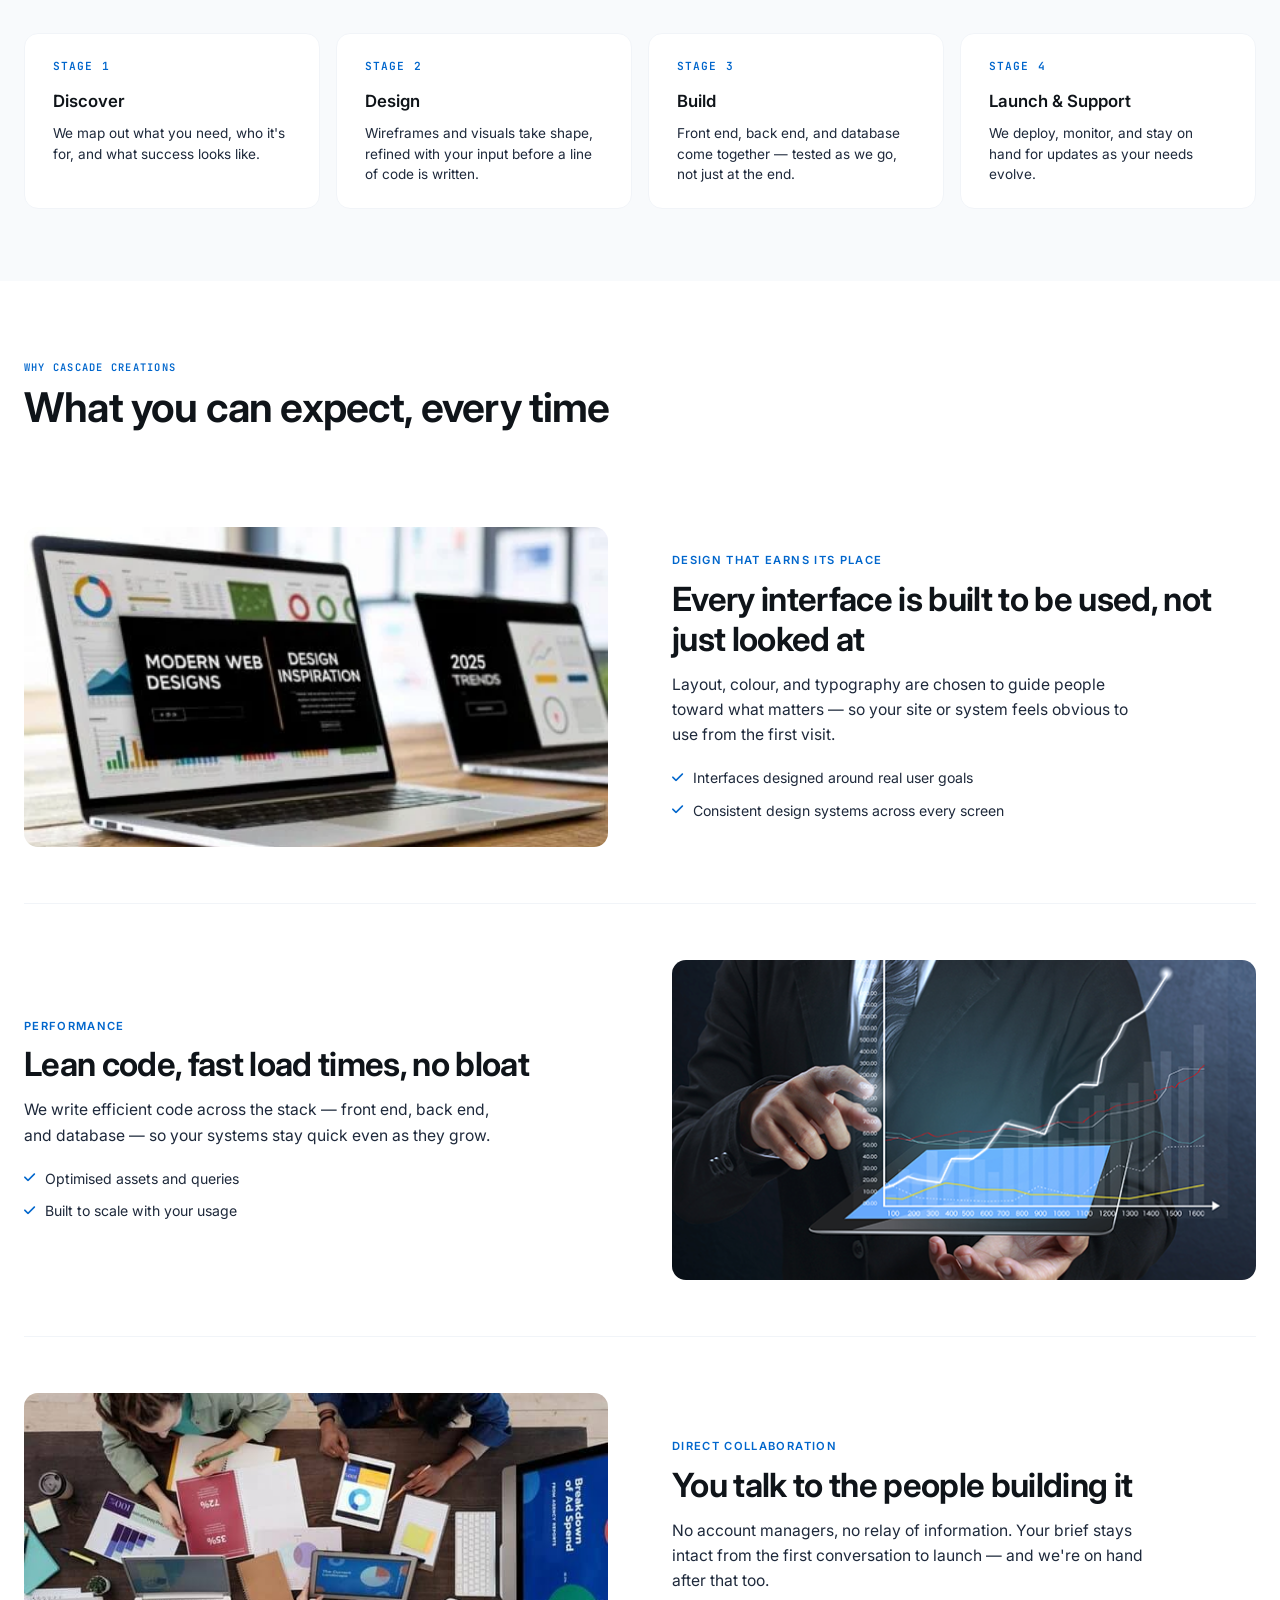
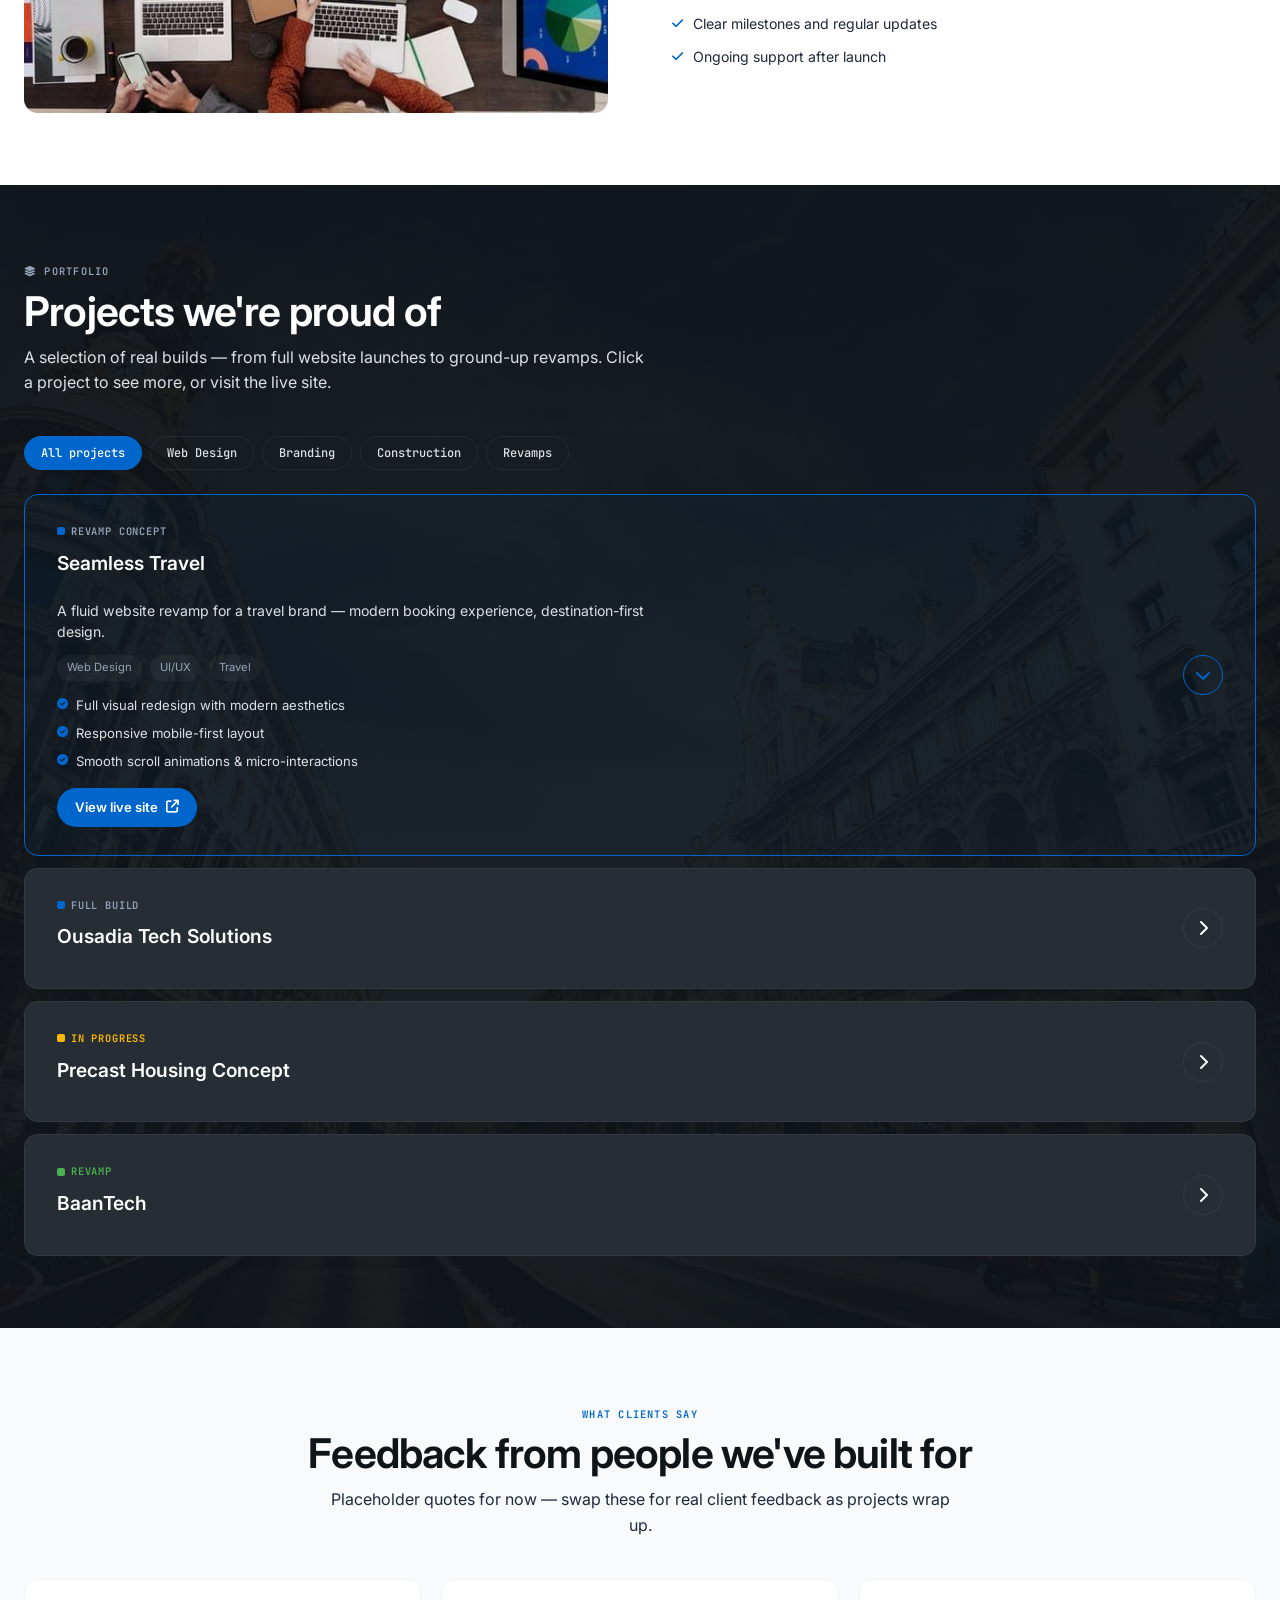
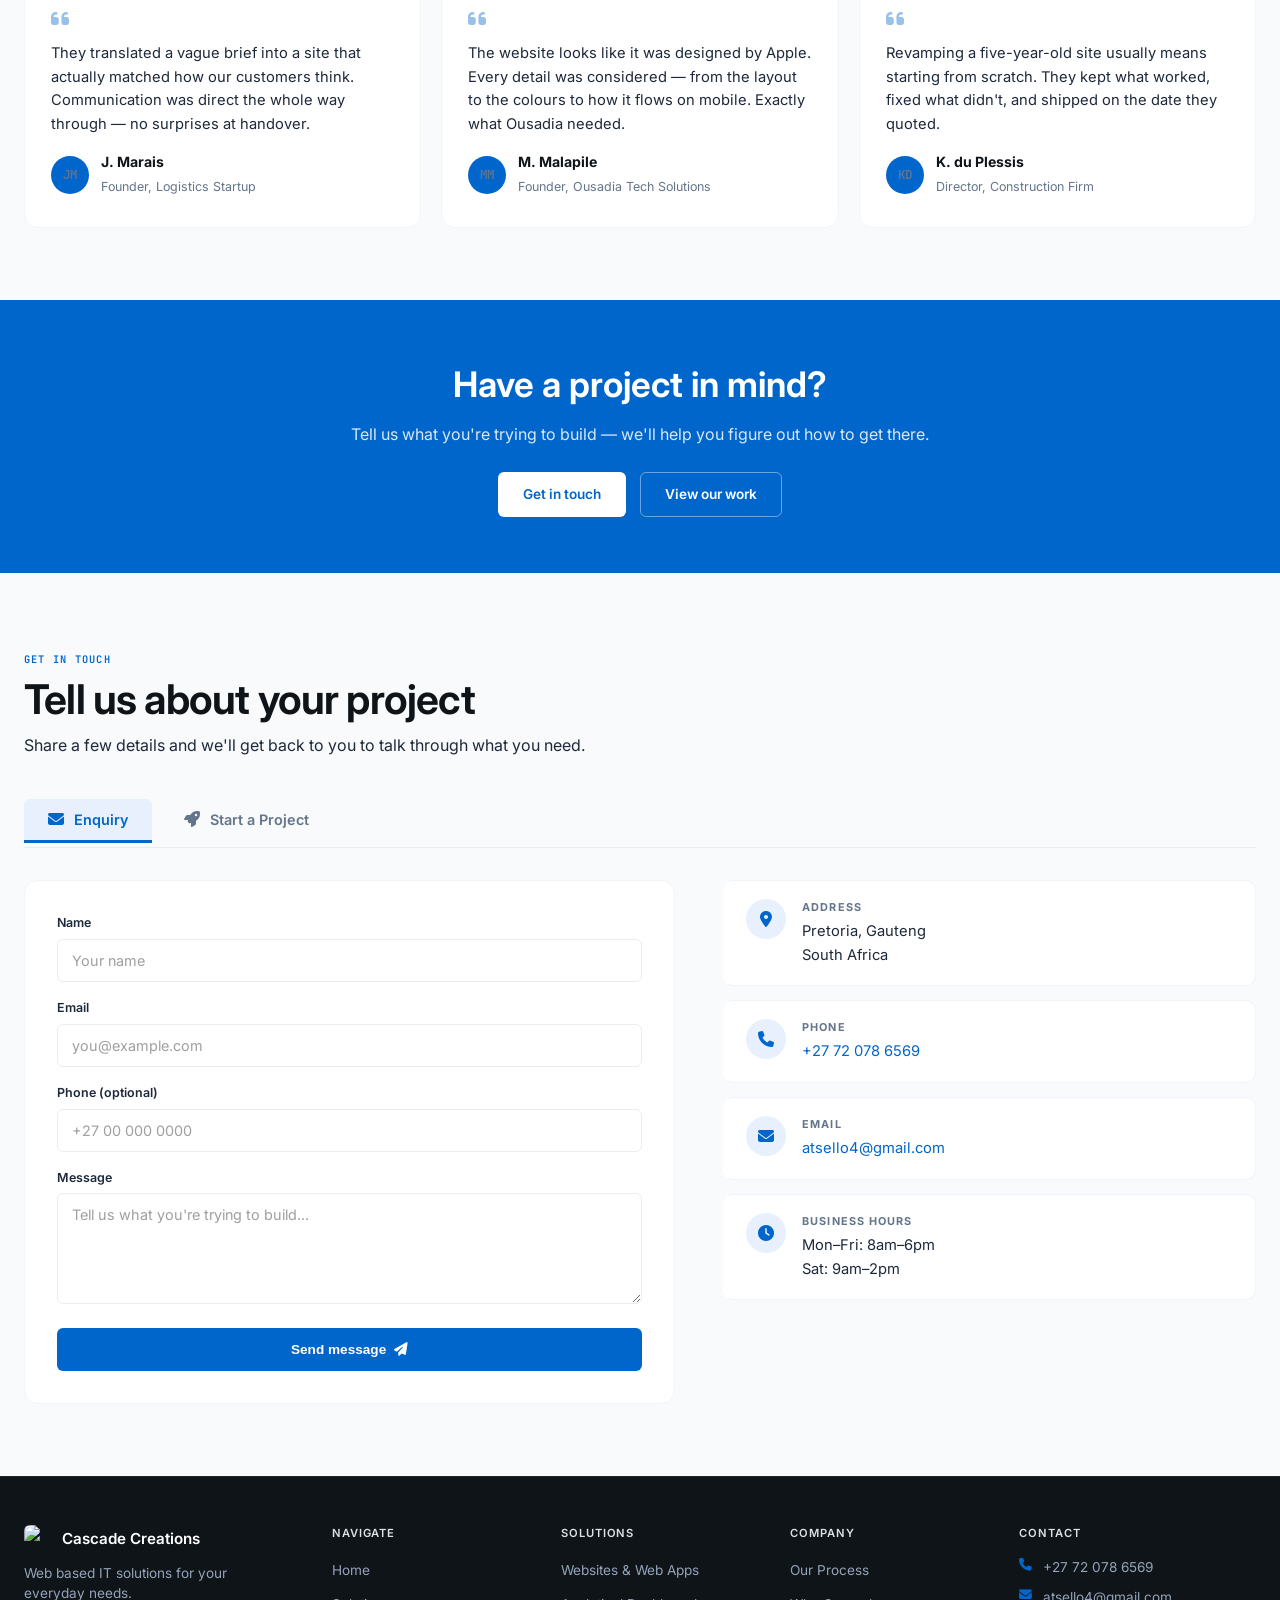
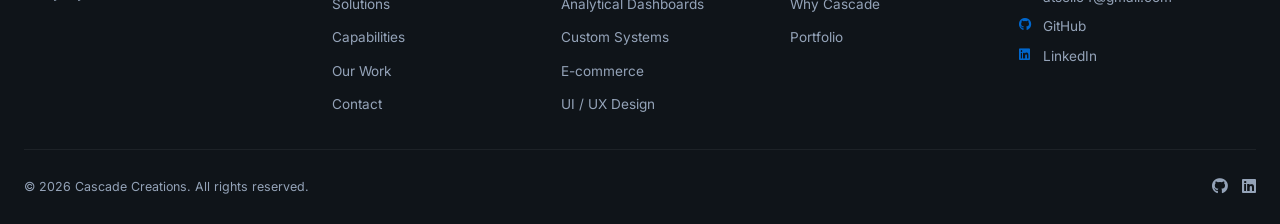
==== commit 25afda8e: "removed floating CTA icon" ====
--- a/index.html
+++ b/index.html
@@ -209,7 +209,7 @@
 
         <!-- Floating CTA -->
         <a href="#contact" class="floating-cta" aria-label="Get a quote">
-            <i class="fas fa-comment-dollar"></i>
+            
             <span>Get a quote</span>
         </a>
 
@@ -1479,6 +1479,7 @@
         <script src="index.js" defer></script>
         <script data-cfasync="false"
             src="/cdn-cgi/scripts/5c5dd728/cloudflare-static/email-decode.min.js"></script>
+            
     </body>
 
 </html>
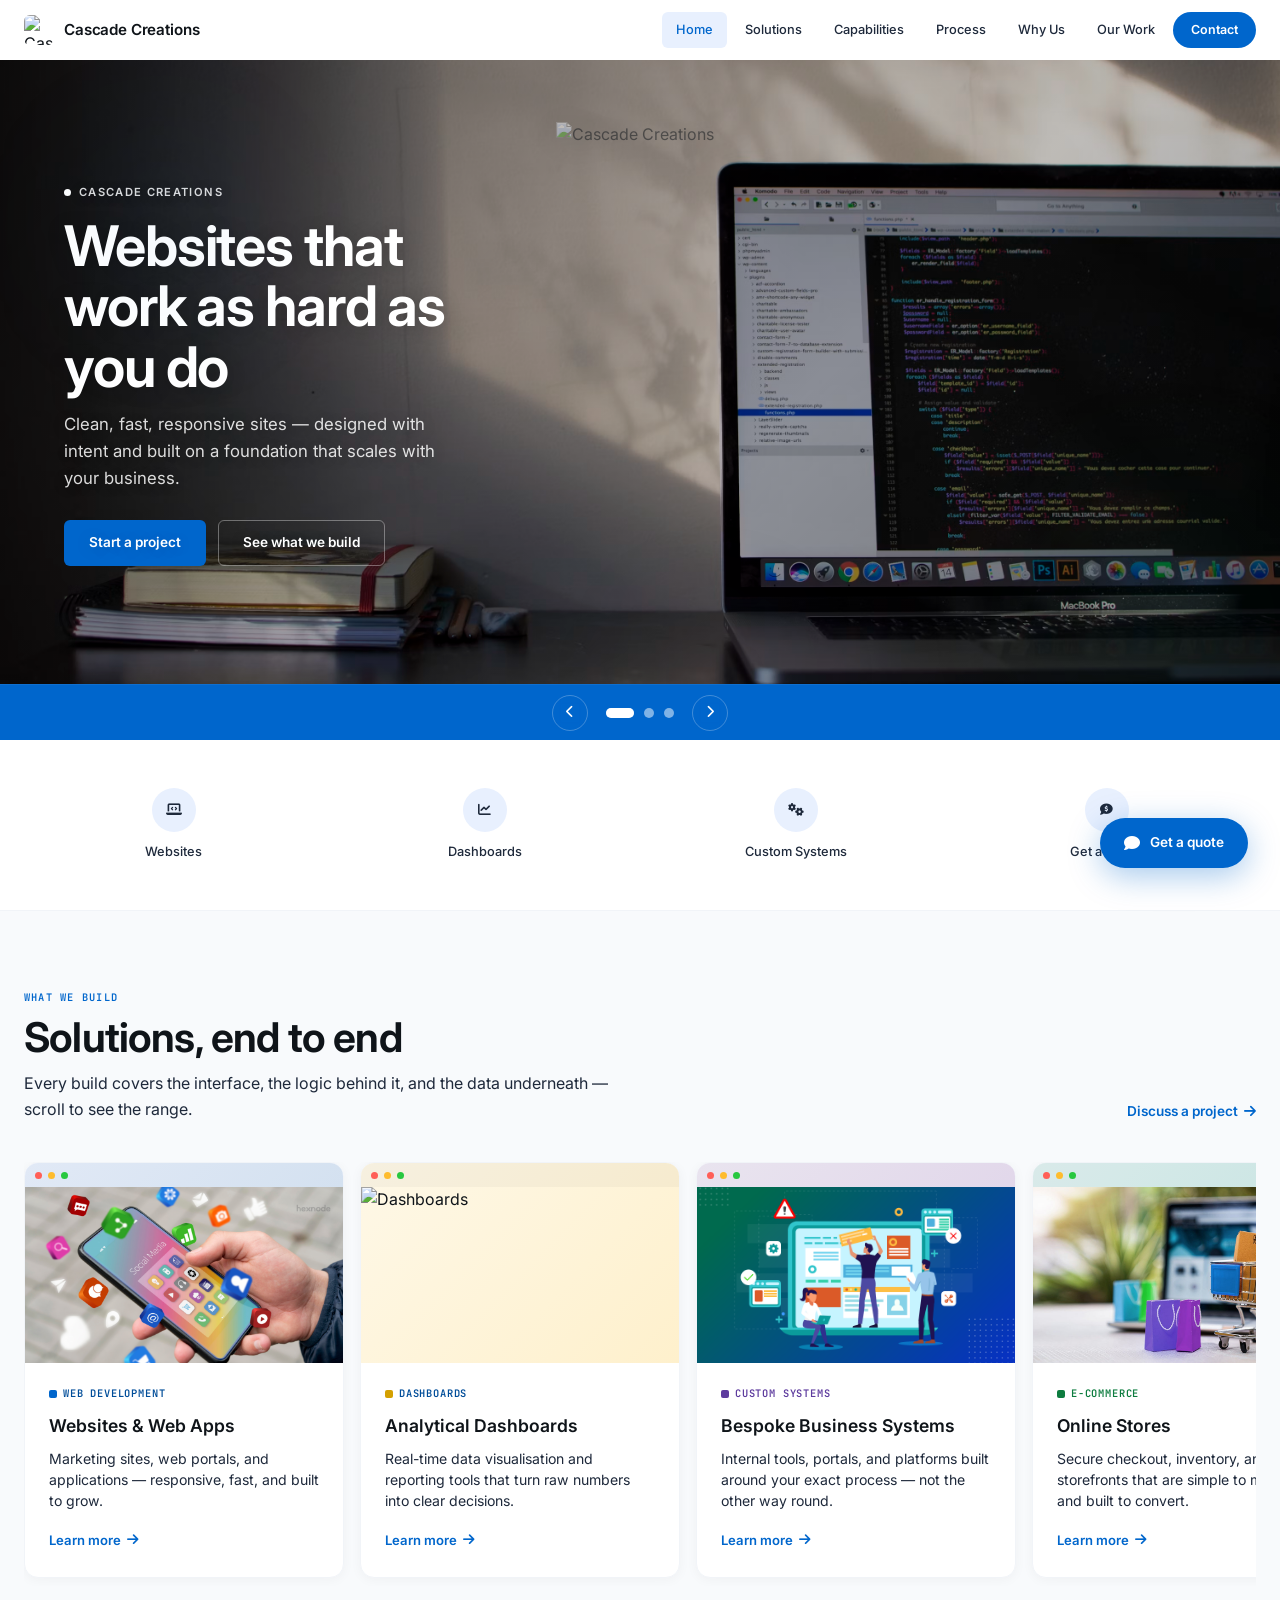
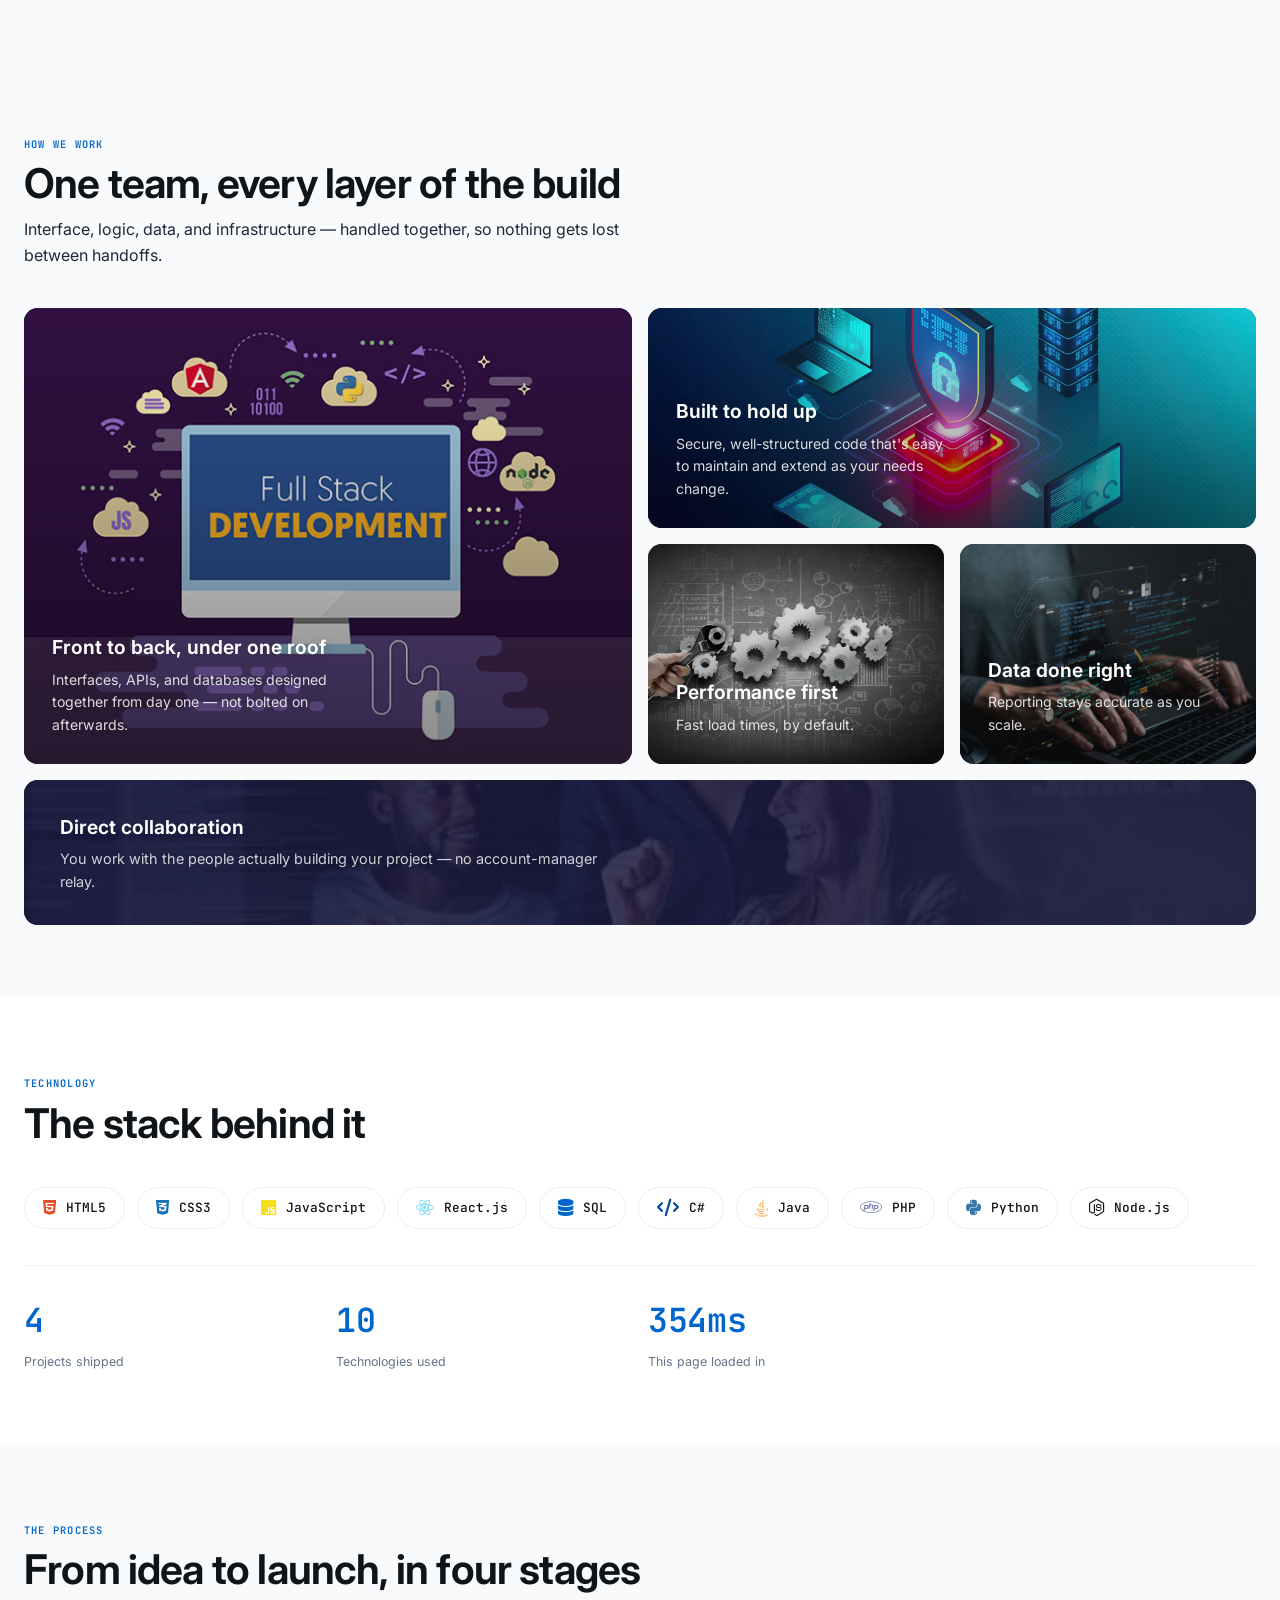
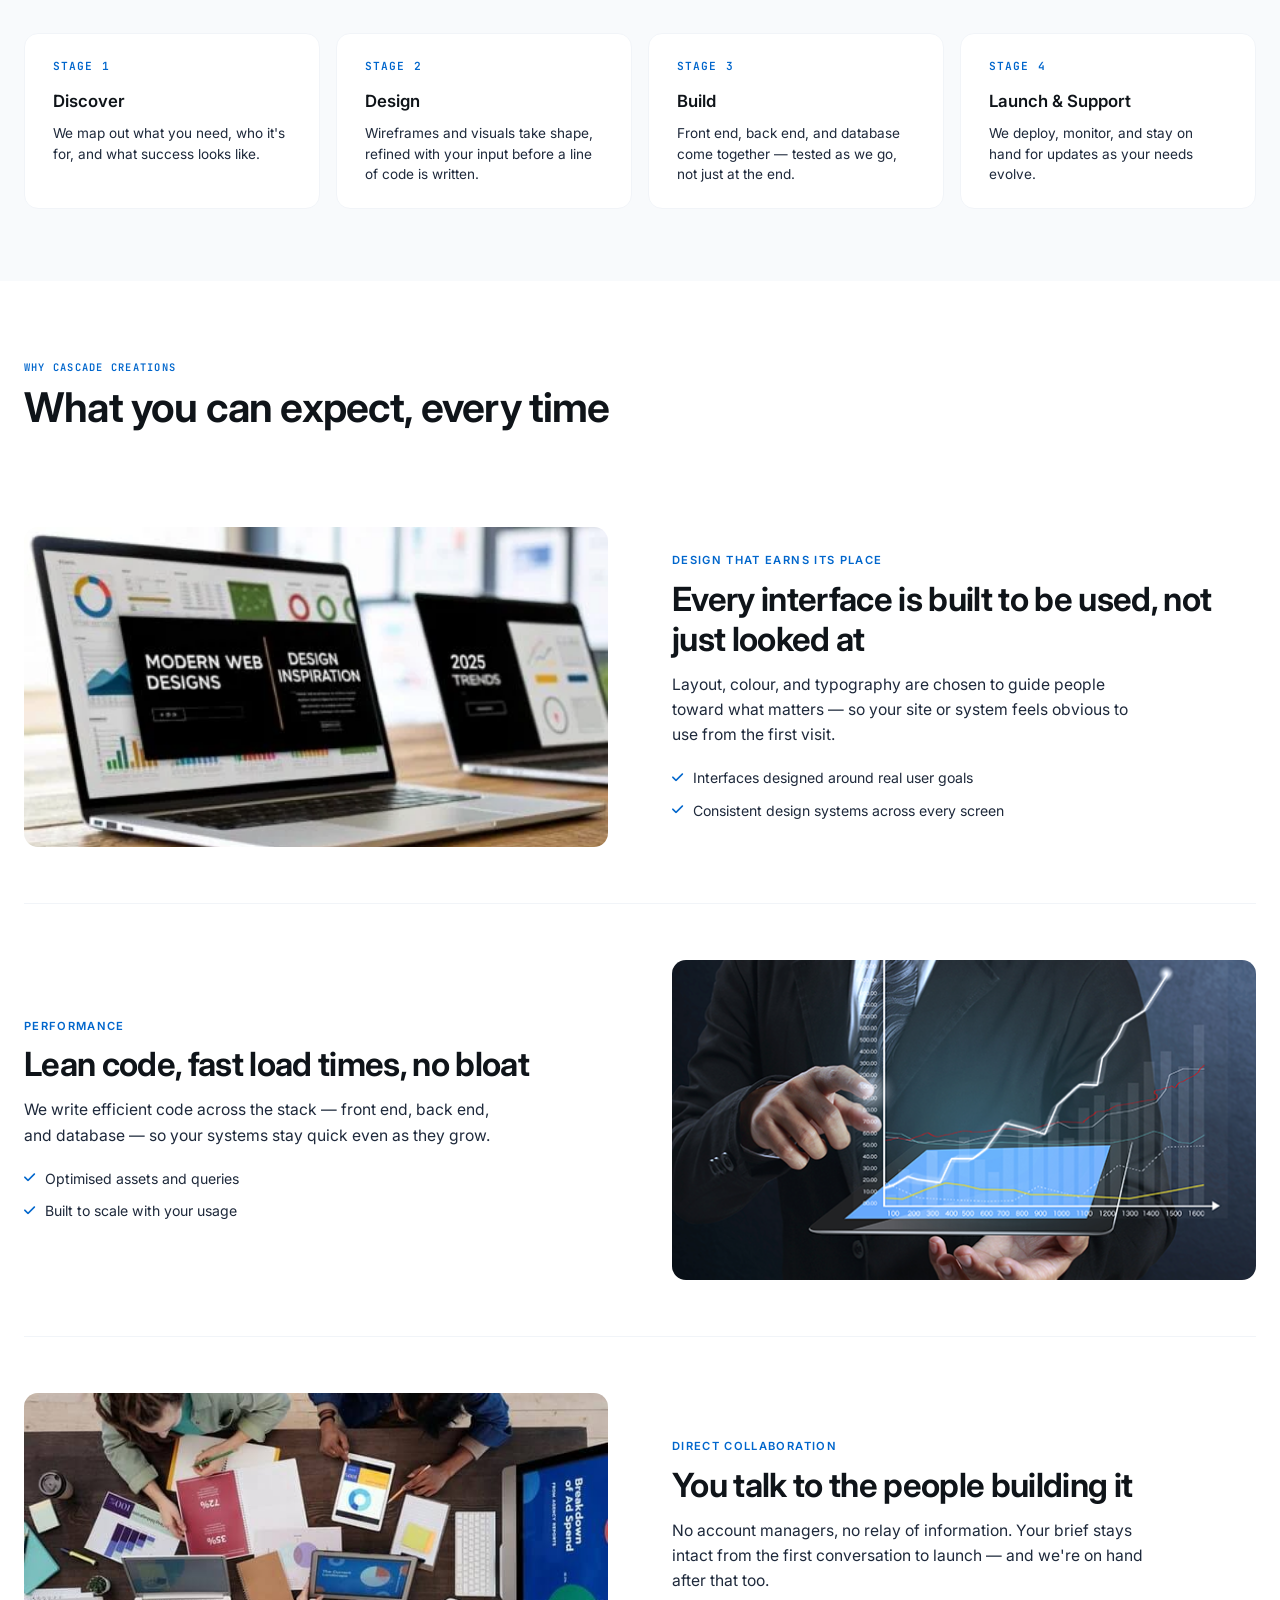
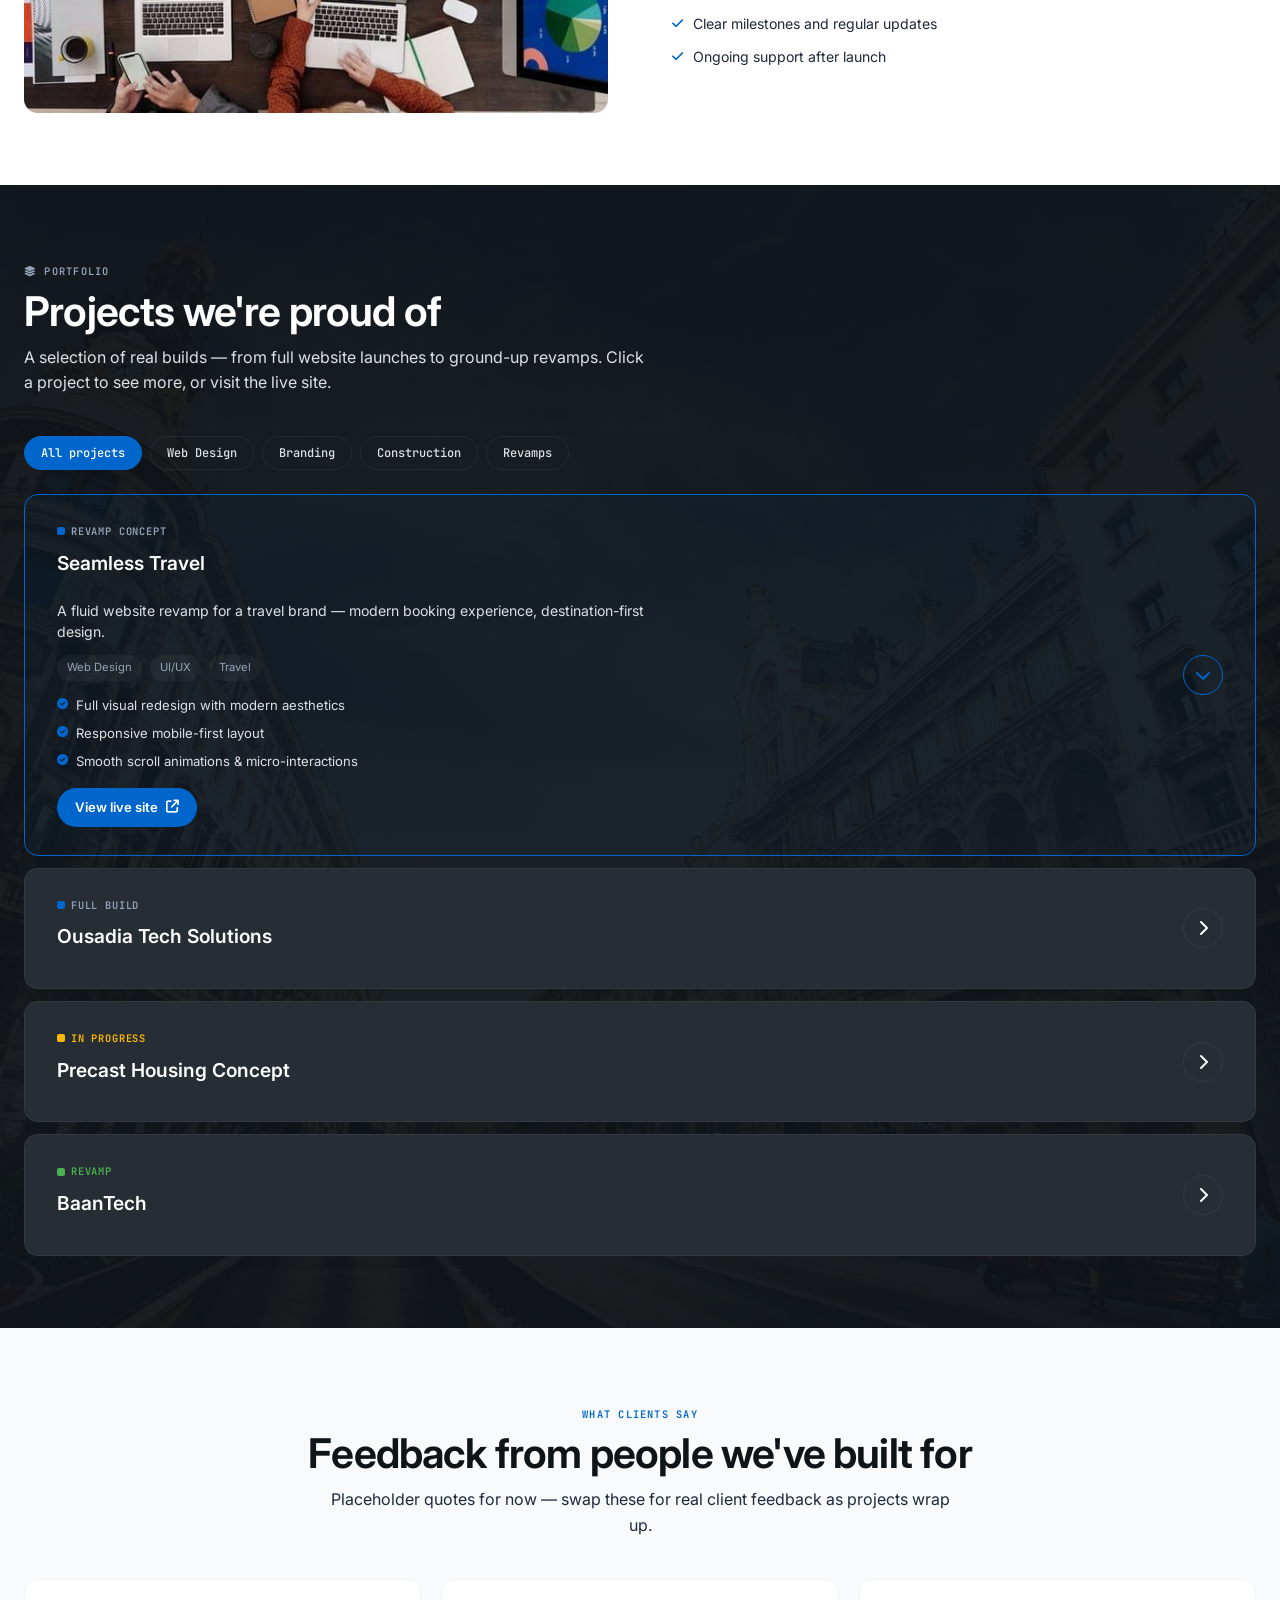
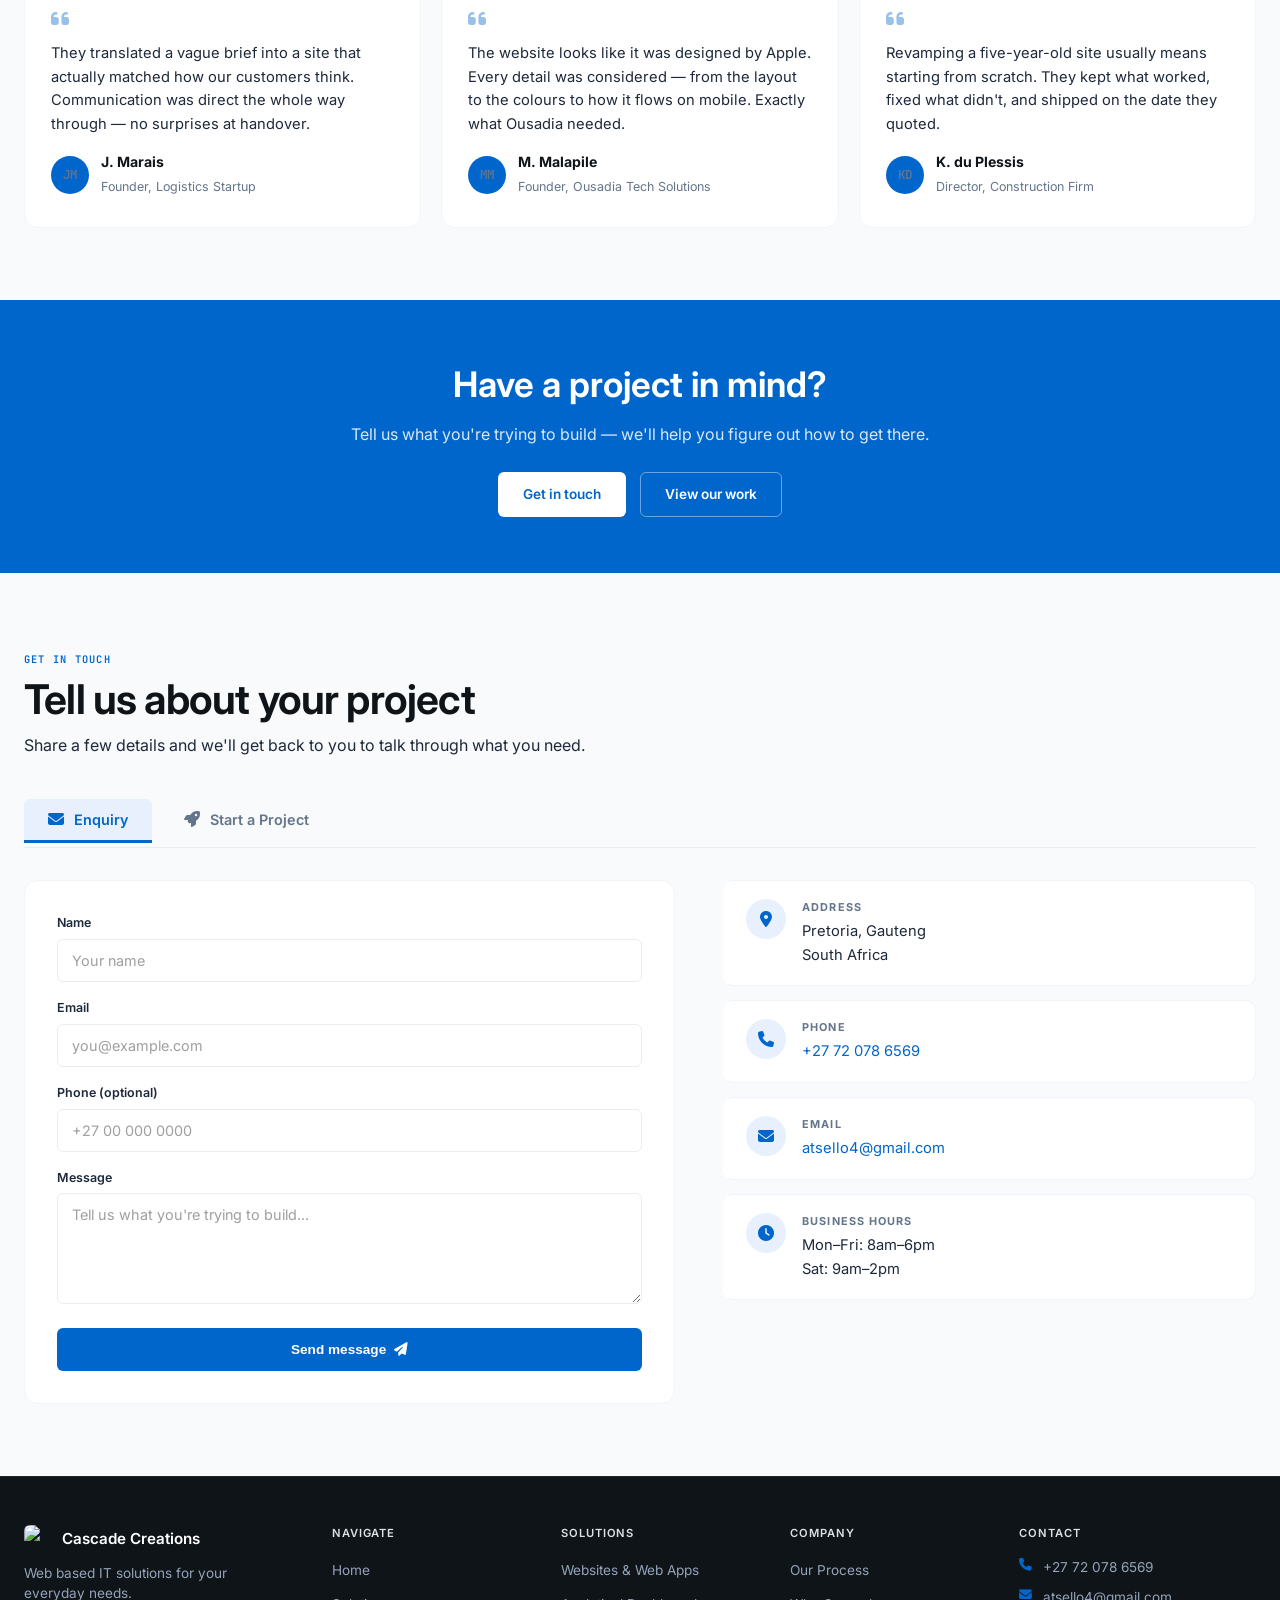
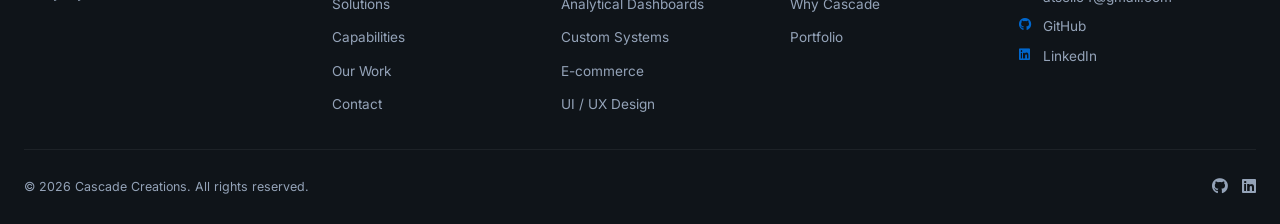
==== commit e8d3010b: "minor fix" ====
--- a/index.html
+++ b/index.html
@@ -209,7 +209,7 @@
 
         <!-- Floating CTA -->
         <a href="#contact" class="floating-cta" aria-label="Get a quote">
-            
+            <i class="fas fa-comment"></i>
             <span>Get a quote</span>
         </a>
 
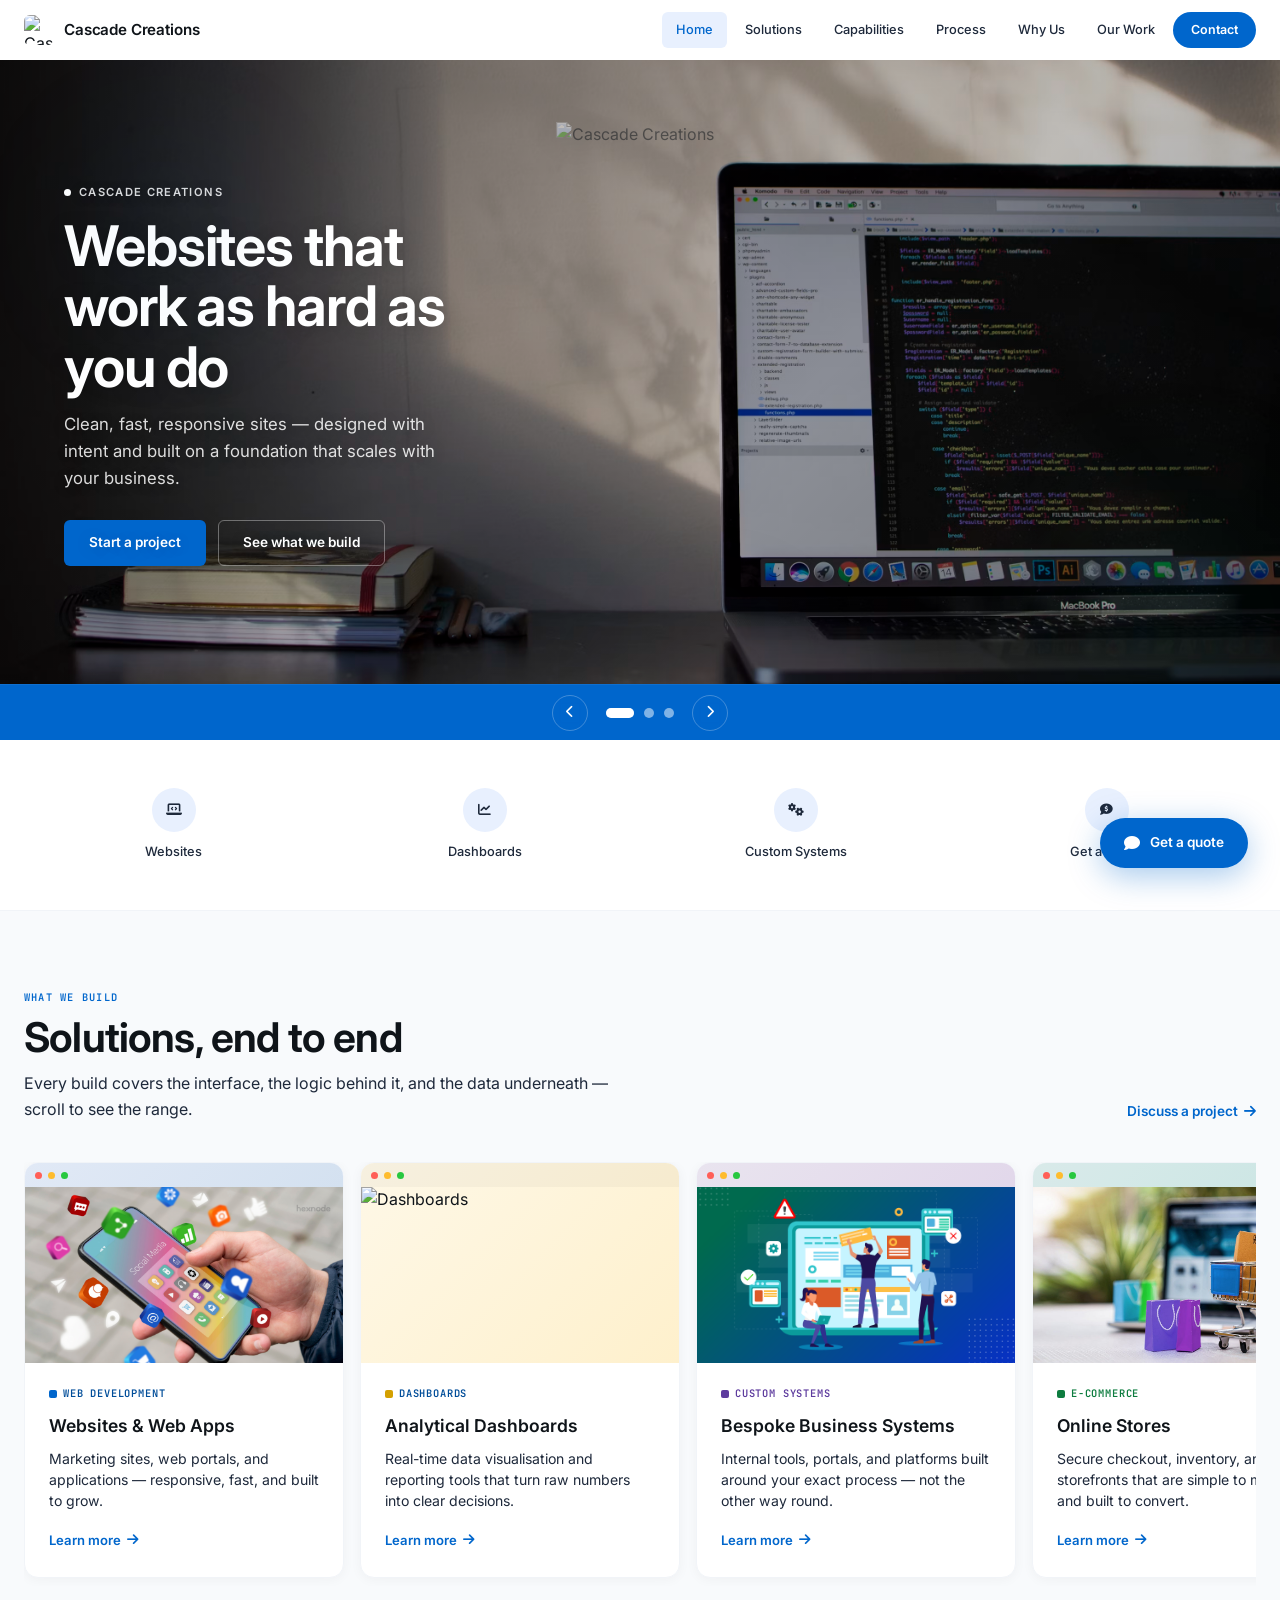
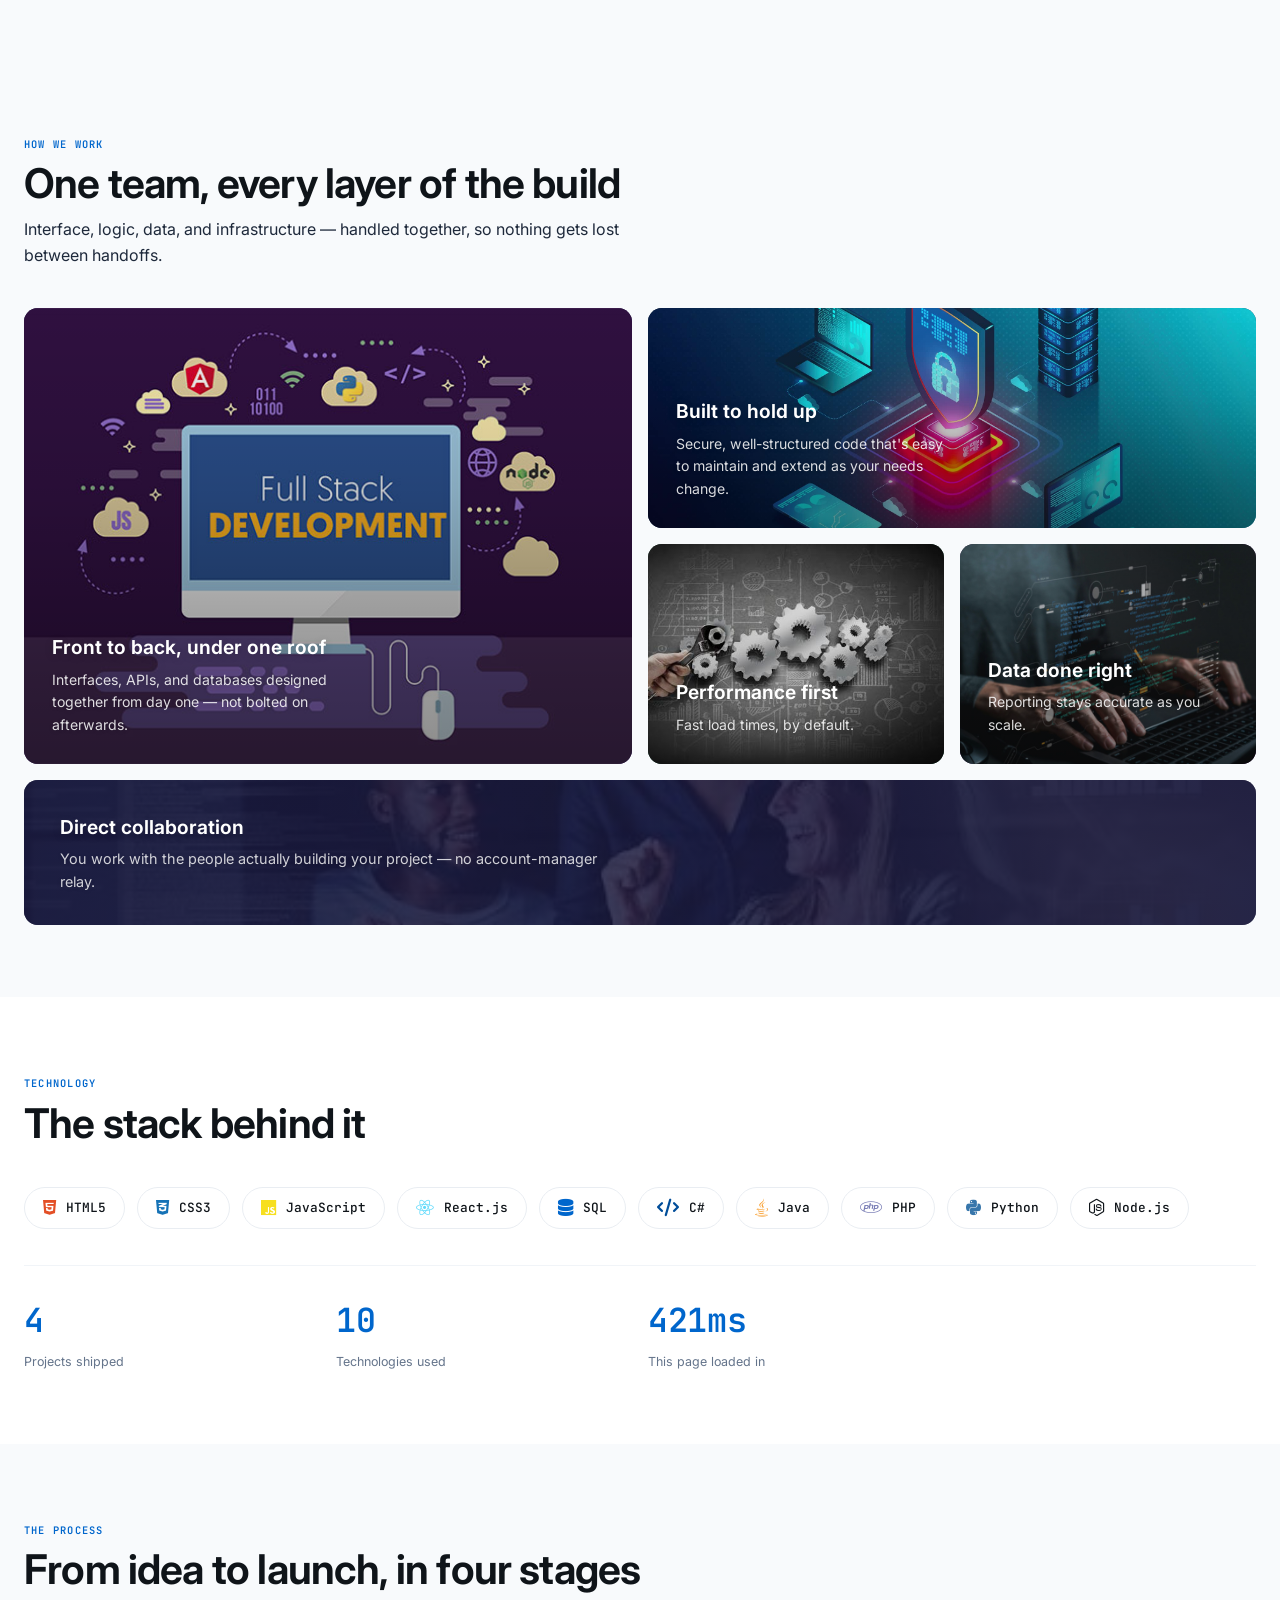
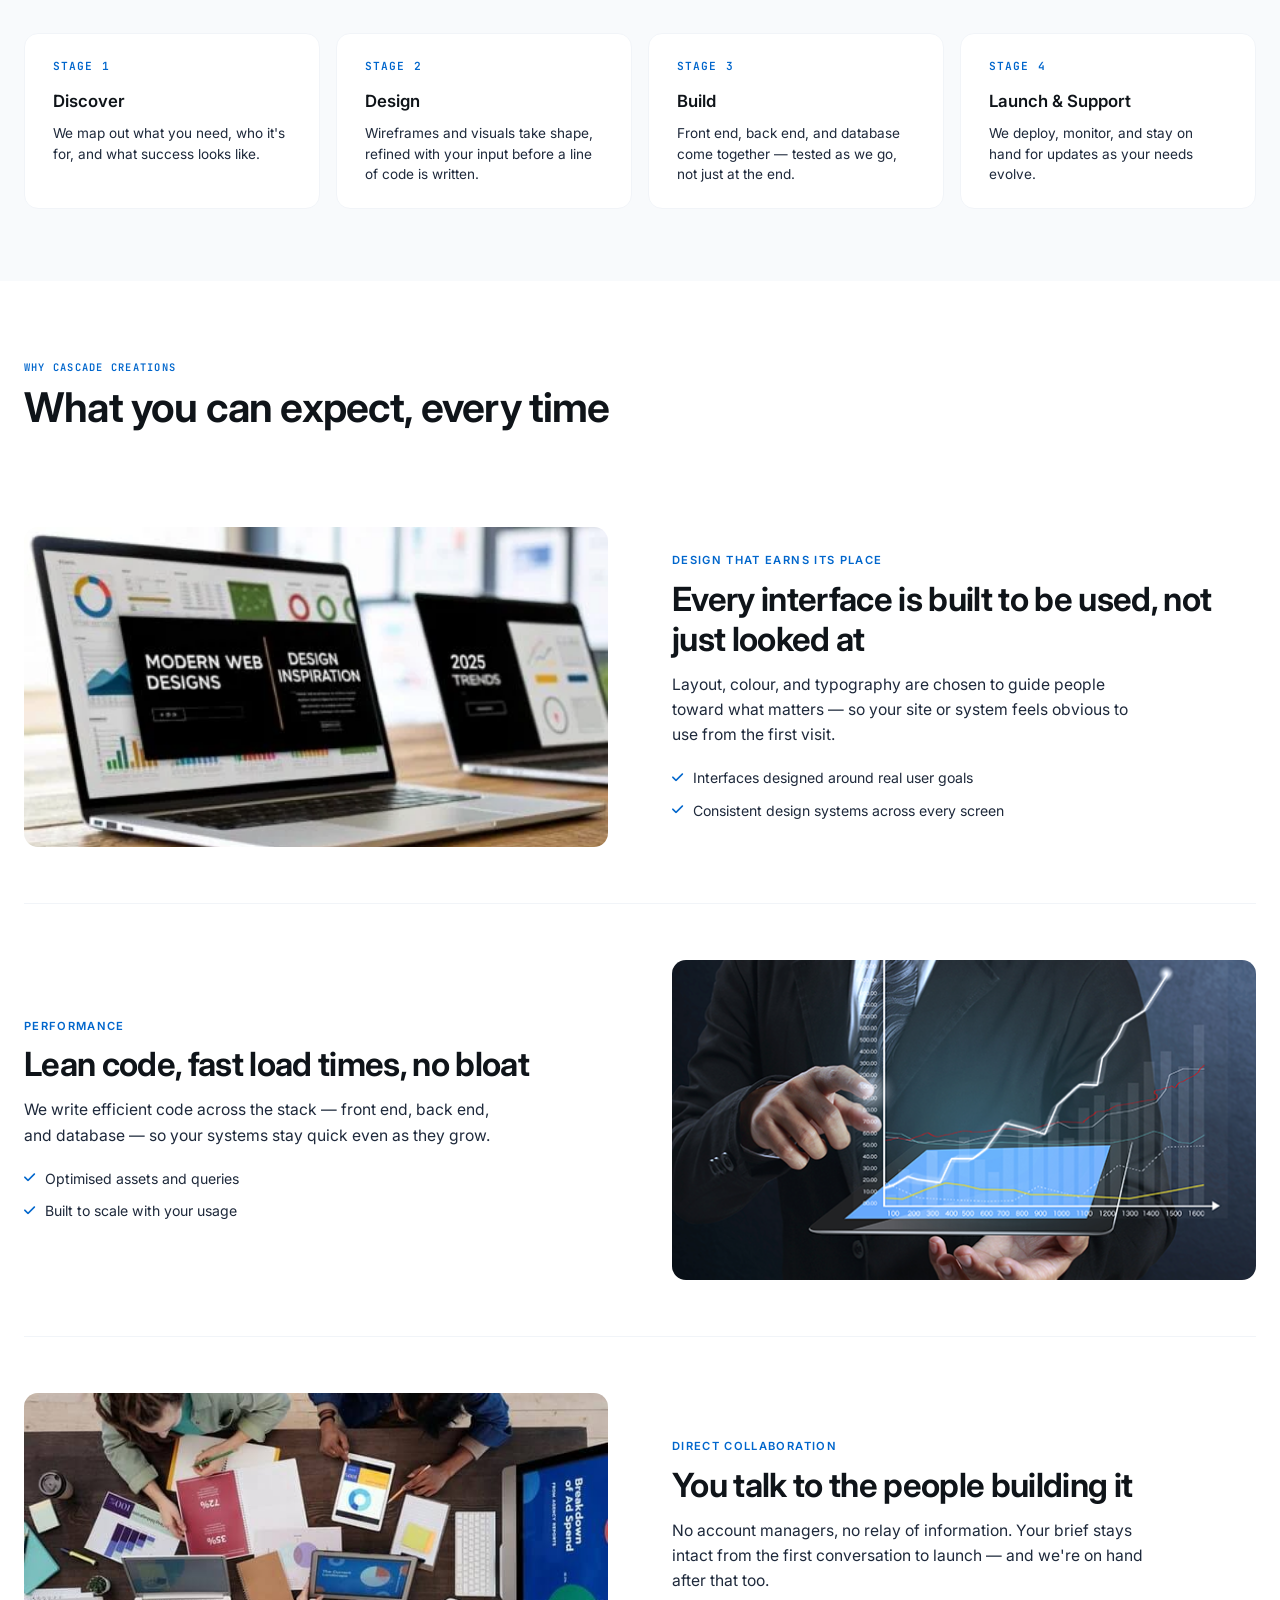
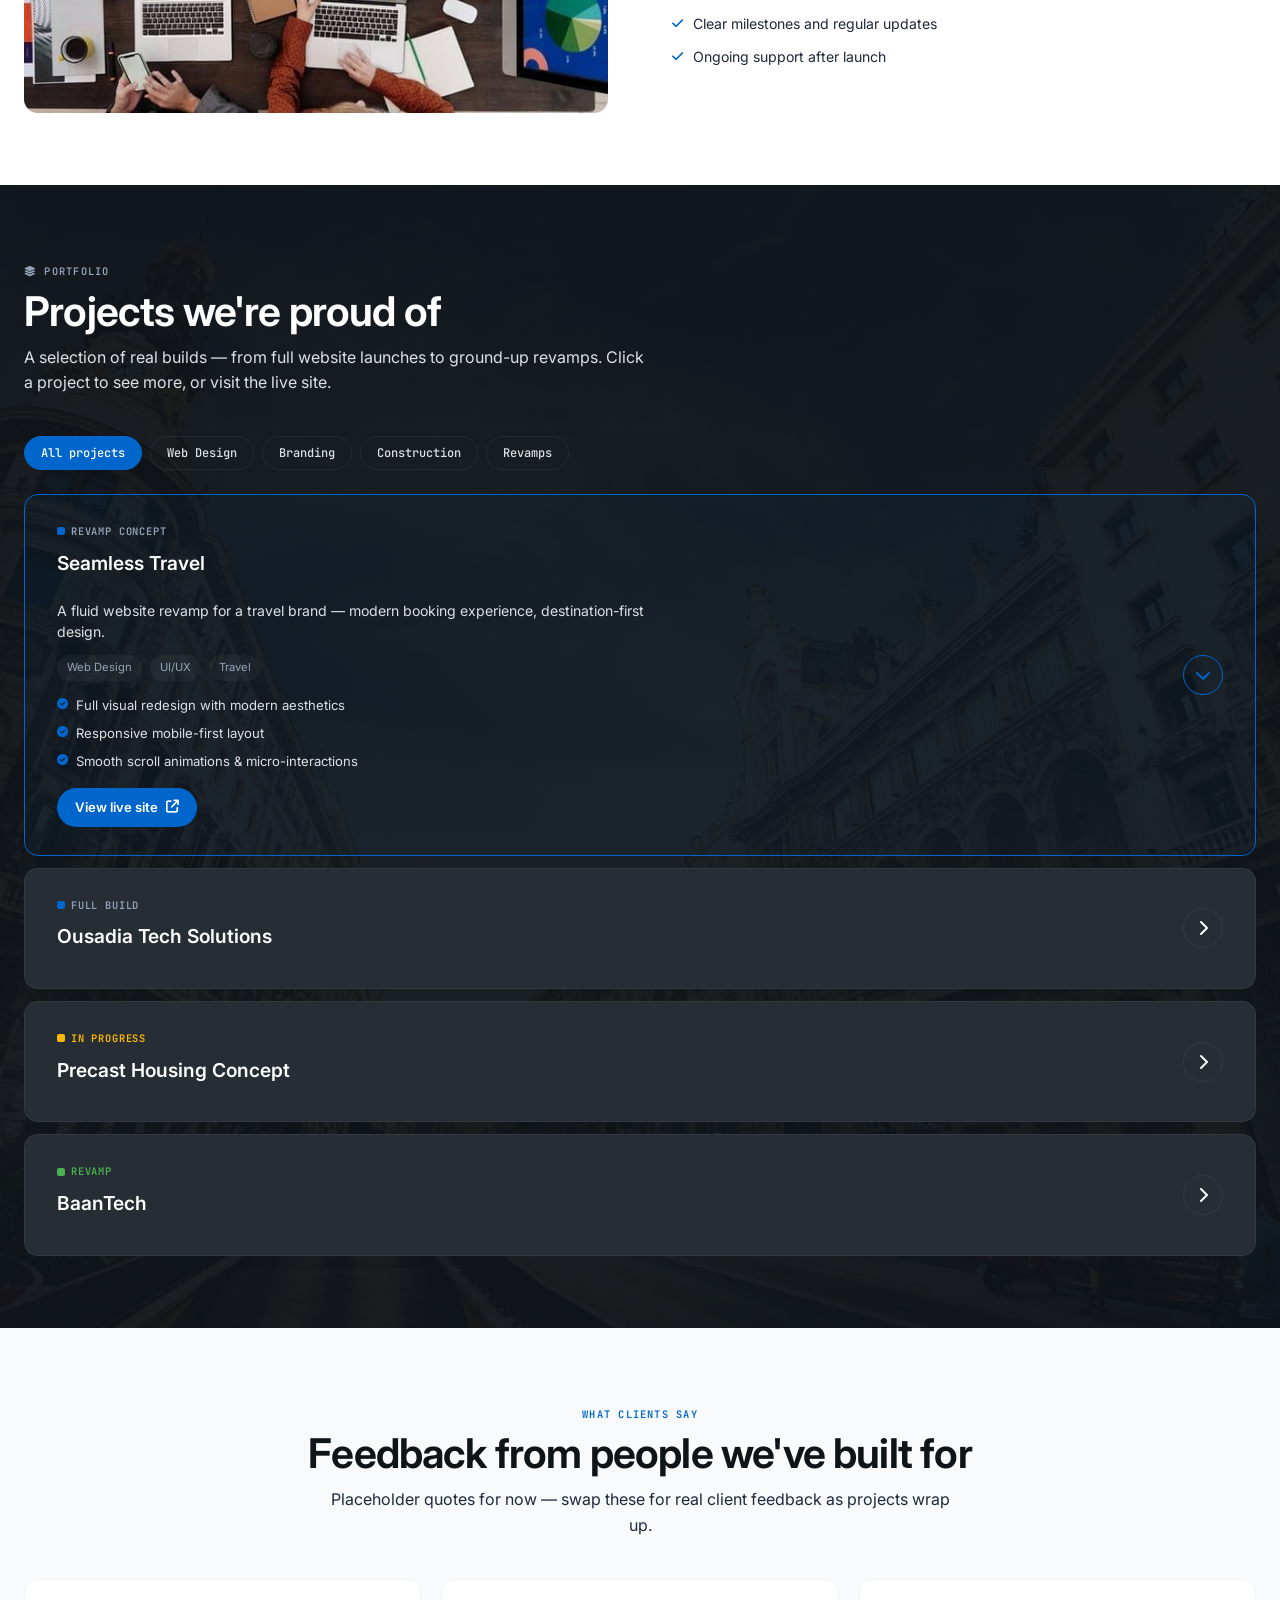
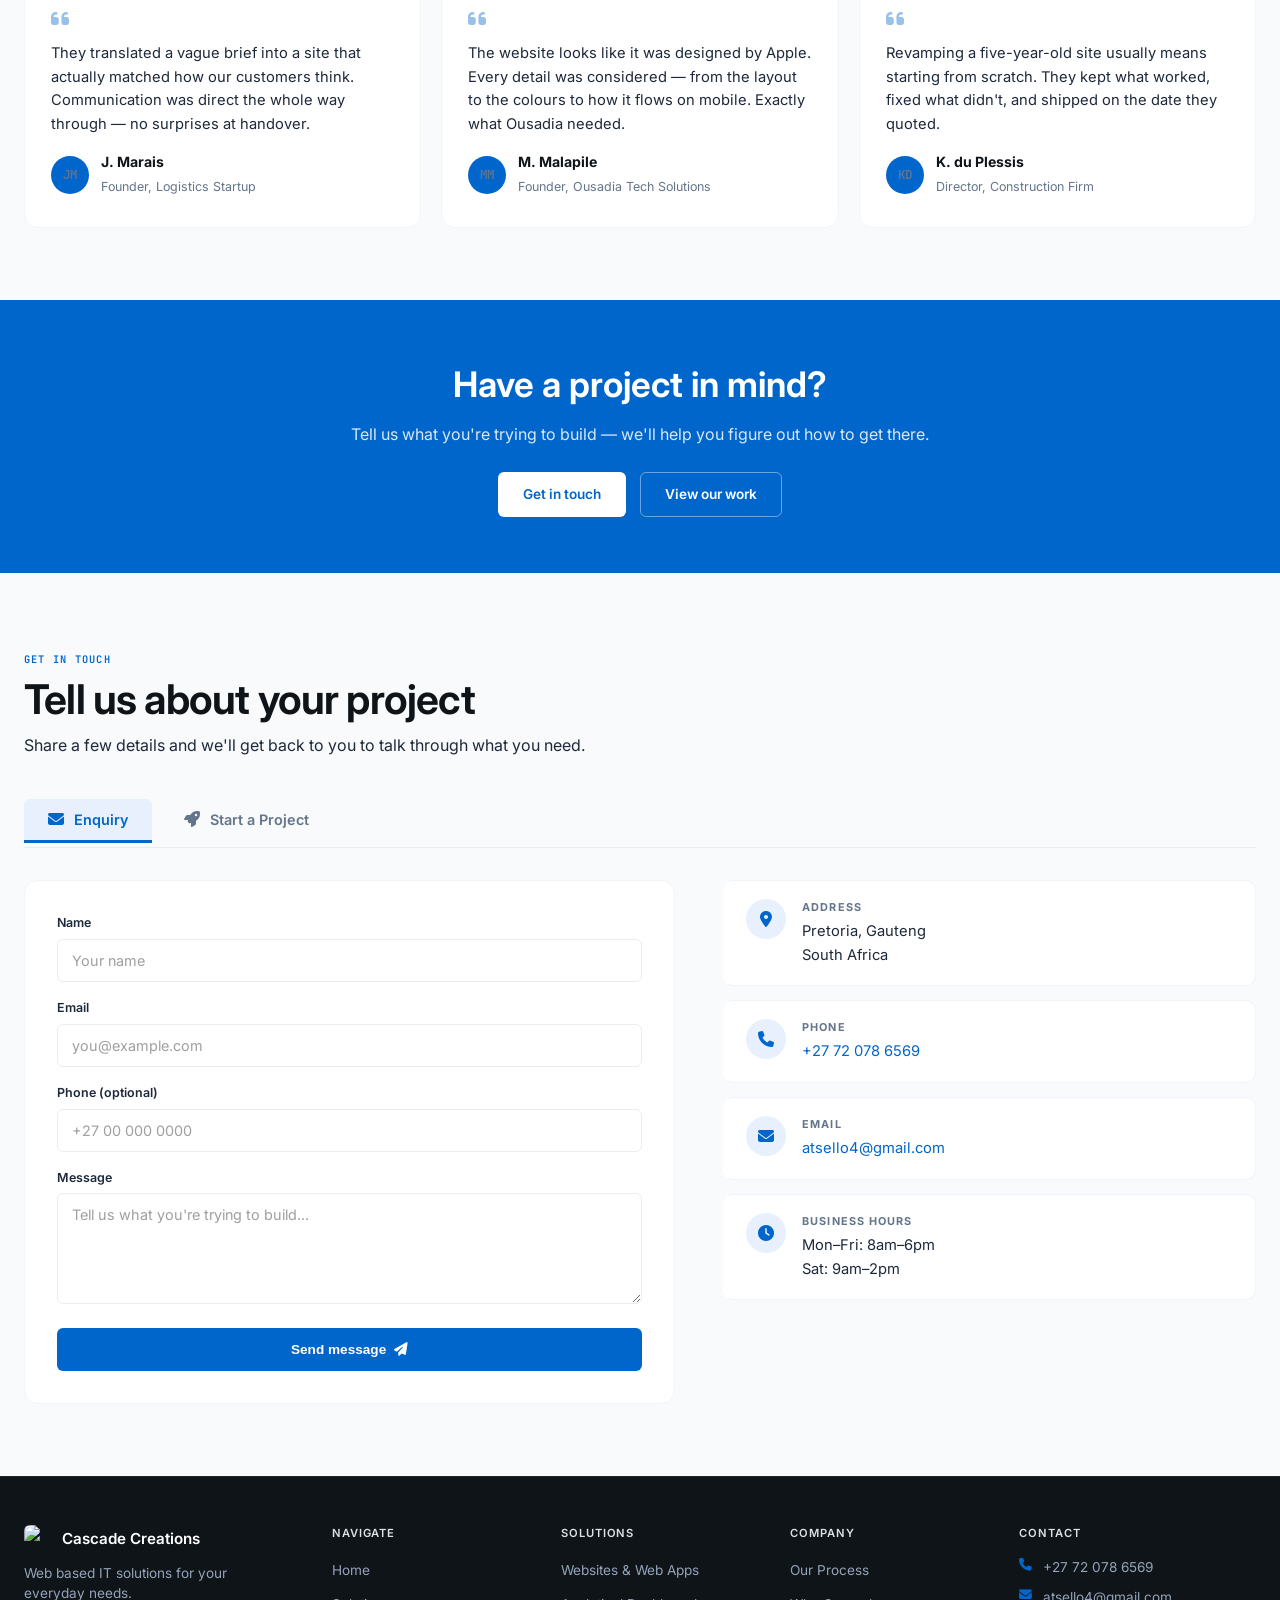
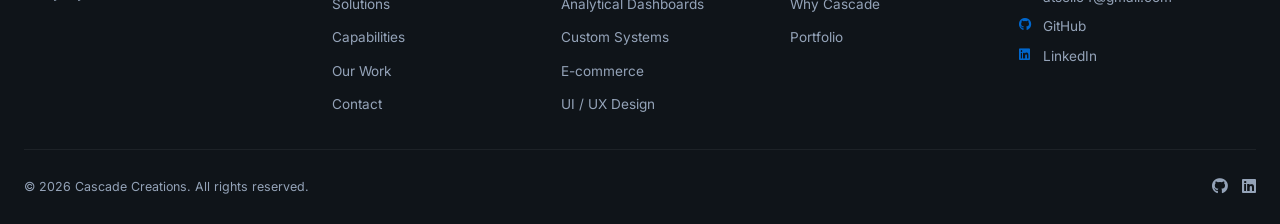
==== commit dafdf240: "prep for server" ====
--- a/index.html
+++ b/index.html
@@ -1149,192 +1149,103 @@
                                 <div class="contact-grid">
                                     <div class="contact-form" data-aod
                                         data-aod-dir="left">
-                                        <form id="projectForm" novalidate>
-                                            <!-- Personal Details -->
-                                            <div class="form-row">
-                                                <label for="pf-name">Full Name
-                                                    <span
-                                                        class="required">*</span></label>
-                                                <input type="text" id="pf-name"
-                                                    name="name"
-                                                    placeholder="Your full name"
-                                                    required>
-                                            </div>
-                                            <div class="form-row">
-                                                <label for="pf-email">Email
-                                                    Address <span
-                                                        class="required">*</span></label>
-                                                <input type="email"
-                                                    id="pf-email" name="email"
-                                                    placeholder="you@example.com"
-                                                    required>
-                                            </div>
-                                            <div class="form-row">
-                                                <label for="pf-phone">Phone
-                                                    Number</label>
-                                                <input type="tel" id="pf-phone"
-                                                    name="phone"
-                                                    placeholder="+27 00 000 0000">
-                                            </div>
-
-                                            <hr class="form-divider">
-
-                                            <!-- Project Details -->
-                                            <div class="form-row">
-                                                <label
-                                                    for="pf-project-name">Project
-                                                    Name <span
-                                                        class="required">*</span></label>
-                                                <input type="text"
-                                                    id="pf-project-name"
-                                                    name="projectName"
-                                                    placeholder="e.g., My Awesome Website"
-                                                    required>
-                                            </div>
-
-                                            <div class="form-row">
-                                                <label
-                                                    for="pf-project-type">Project
-                                                    Type <span
-                                                        class="required">*</span></label>
-                                                <select id="pf-project-type"
-                                                    name="projectType" required>
-                                                    <option value>Select a
-                                                        project type...</option>
-                                                    <option
-                                                        value="full-build">Full
-                                                        Build (Website / Web
-                                                        App)</option>
-                                                    <option
-                                                        value="revamp">Revamp /
-                                                        Redesign</option>
-                                                    <option
-                                                        value="landing-page">Landing
-                                                        Page</option>
-                                                    <option
-                                                        value="ecommerce">E-commerce
-                                                        Store</option>
-                                                    <option
-                                                        value="dashboard">Dashboard
-                                                        / Analytics</option>
-                                                    <option
-                                                        value="custom-system">Custom
-                                                        Business System</option>
-                                                    <option
-                                                        value="other">Other</option>
-                                                </select>
-                                            </div>
-
-                                            <div class="form-row">
-                                                <label
-                                                    for="pf-description">Project
-                                                    Description <span
-                                                        class="required">*</span></label>
-                                                <textarea id="pf-description"
-                                                    name="description" rows="5"
-                                                    placeholder="Tell us about your project — what problem are you solving? Who is it for? What features do you need?"
-                                                    required></textarea>
-                                            </div>
-
-                                            <div class="form-row form-row-half">
-                                                <div class="form-row">
-                                                    <label
-                                                        for="pf-budget">Budget
-                                                        Range</label>
-                                                    <select id="pf-budget"
-                                                        name="budget">
-                                                        <option value>Select a
-                                                            range...</option>
-                                                        <option
-                                                            value="under-5k"
-                                                            id="budget-under-5k">Under
-                                                            R5,000</option>
-                                                        <option
-                                                            value="5k-15k">R5,000
-                                                            – R15,000</option>
-                                                        <option
-                                                            value="15k-30k">R15,000
-                                                            – R30,000</option>
-                                                        <option
-                                                            value="30k-50k">R30,000
-                                                            – R50,000</option>
-                                                        <option
-                                                            value="50k-100k">R50,000
-                                                            – R100,000</option>
-                                                        <option
-                                                            value="100k+">R100,000+</option>
-                                                    </select>
-                                                </div>
-                                                <div class="form-row">
-                                                    <label
-                                                        for="pf-timeline">Timeline</label>
-                                                    <select id="pf-timeline"
-                                                        name="timeline">
-                                                        <option value>Select a
-                                                            timeline...</option>
-                                                        <option
-                                                            value="urgent"
-                                                            id="timeline-urgent">Urgent
-                                                            (Within 2
-                                                            weeks)</option>
-                                                        <option
-                                                            value="1-month">1
-                                                            Month</option>
-                                                        <option
-                                                            value="2-3-months">2
-                                                            – 3 Months</option>
-                                                        <option
-                                                            value="3-6-months">3
-                                                            – 6 Months</option>
-                                                        <option
-                                                            value="flexible"
-                                                            id="timeline-flexible">Flexible</option>
-                                                    </select>
-                                                </div>
-                                            </div>
-
-                                            <div class="form-row">
-                                                <label for="pf-assets">Brand
-                                                    Assets (Optional)</label>
-                                                <div class="file-upload-wrap">
-                                                    <input type="file"
-                                                        id="pf-assets"
-                                                        name="assets"
-                                                        accept=".pdf,.doc,.docx,.png,.jpg,.jpeg,.gif,.svg,.zip,.rar"
-                                                        multiple>
-                                                    <label for="pf-assets"
-                                                        class="file-upload-label">
-                                                        <i
-                                                            class="fas fa-cloud-upload-alt"></i>
-                                                        <span>Drop files here or
-                                                            click to
-                                                            upload</span>
-                                                        <small>PDF, DOCX, PNG,
-                                                            JPG, ZIP — max
-                                                            20MB</small>
-                                                    </label>
-                                                    <div
-                                                        class="file-upload-list"
-                                                        id="fileList"></div>
-                                                </div>
-                                            </div>
-
-                                            <div class="form-row">
-                                                <label class="checkbox-label">
-                                                    <input type="checkbox"
-                                                        name="agree" required>
-                                                    <span>I agree that my data
-                                                        will be stored and used
-                                                        to respond to my
-                                                        enquiry.</span>
-                                                </label>
-                                            </div>
-
-                                            <button type="submit"
-                                                class="btn btn-submit"><span>Submit
-                                                    Project Brief</span><i
-                                                    class="fas fa-paper-plane"></i></button>
-                                        </form>
+                                        <form id="projectForm" action="api/submit_project.php" method="POST" enctype="multipart/form-data" novalidate>
+    <!-- Personal Details -->
+    <div class="form-row">
+        <label for="pf-name">Full Name <span class="required">*</span></label>
+        <input type="text" id="pf-name" name="name" placeholder="Your full name" required>
+    </div>
+
+    <div class="form-row">
+        <label for="pf-email">Email Address <span class="required">*</span></label>
+        <input type="email" id="pf-email" name="email" placeholder="you@example.com" required>
+    </div>
+
+    <div class="form-row">
+        <label for="pf-phone">Phone Number</label>
+        <input type="tel" id="pf-phone" name="phone" placeholder="+27 00 000 0000">
+    </div>
+
+    <hr class="form-divider">
+
+    <!-- Project Details -->
+    <div class="form-row">
+        <label for="pf-project-name">Project Name <span class="required">*</span></label>
+        <input type="text" id="pf-project-name" name="projectName" placeholder="e.g., My Awesome Website" required>
+    </div>
+
+    <div class="form-row">
+        <label for="pf-project-type">Project Type <span class="required">*</span></label>
+        <select id="pf-project-type" name="projectType" required>
+            <option value="">Select a project type...</option>
+            <option value="full-build">Full Build (Website / Web App)</option>
+            <option value="revamp">Revamp / Redesign</option>
+            <option value="landing-page">Landing Page</option>
+            <option value="ecommerce">E-commerce Store</option>
+            <option value="dashboard">Dashboard / Analytics</option>
+            <option value="custom-system">Custom Business System</option>
+            <option value="other">Other</option>
+        </select>
+    </div>
+
+    <div class="form-row">
+        <label for="pf-description">Project Description <span class="required">*</span></label>
+        <textarea id="pf-description" name="description" rows="5" 
+                  placeholder="Tell us about your project — what problem are you solving? Who is it for? What features do you need?" 
+                  required></textarea>
+    </div>
+
+    <div class="form-row form-row-half">
+        <div class="form-row">
+            <label for="pf-budget">Budget Range</label>
+            <select id="pf-budget" name="budget">
+                <option value="">Select a range...</option>
+                <option value="under-5k">Under R5,000</option>
+                <option value="5k-15k">R5,000 – R15,000</option>
+                <option value="15k-30k">R15,000 – R30,000</option>
+                <option value="30k-50k">R30,000 – R50,000</option>
+                <option value="50k-100k">R50,000 – R100,000</option>
+                <option value="100k+">R100,000+</option>
+            </select>
+        </div>
+        <div class="form-row">
+            <label for="pf-timeline">Timeline</label>
+            <select id="pf-timeline" name="timeline">
+                <option value="">Select a timeline...</option>
+                <option value="urgent">Urgent (Within 2 weeks)</option>
+                <option value="1-month">1 Month</option>
+                <option value="2-3-months">2 – 3 Months</option>
+                <option value="3-6-months">3 – 6 Months</option>
+                <option value="flexible">Flexible</option>
+            </select>
+        </div>
+    </div>
+
+    <div class="form-row">
+        <label for="pf-assets">Brand Assets (Optional)</label>
+        <div class="file-upload-wrap">
+            <input type="file" id="pf-assets" name="assets[]" accept=".pdf,.doc,.docx,.png,.jpg,.jpeg,.gif,.svg,.zip,.rar" multiple>
+            <label for="pf-assets" class="file-upload-label">
+                <i class="fas fa-cloud-upload-alt"></i>
+                <span>Drop files here or click to upload</span>
+                <small>PDF, DOCX, PNG, JPG, ZIP — max 20MB</small>
+            </label>
+            <div class="file-upload-list" id="fileList"></div>
+        </div>
+    </div>
+
+    <div class="form-row">
+        <label class="checkbox-label">
+            <input type="checkbox" name="agree" required>
+            <span>I agree that my data will be stored and used to respond to my enquiry.</span>
+        </label>
+    </div>
+
+    <button type="submit" class="btn btn-submit">
+        <span>Submit Project Brief</span>
+        <i class="fas fa-paper-plane"></i>
+    </button>
+</form>
                                     </div>
                                     <div class="contact-info-list" data-aod
                                         data-aod-dir="right">
--- a/styles.css
+++ b/styles.css
@@ -441,7 +441,7 @@
 section {
     padding: 72px 0;
 }
-@media (max-width: 768px) {
+@media (max-width: 1024px) {
     section {
         padding: 48px 0;
     }
@@ -776,9 +776,9 @@
     }
 }
 
-@media (max-width: 768px) {
+@media (max-width: 1024px) {
     .hero-track {
-        height: 520px;
+        height: 560px;
     }
     .hero-slide {
         justify-content: center;
@@ -802,7 +802,7 @@
         display: none;
     }
     .hero-slide-title {
-        font-size: clamp(1.8rem, 5vw, 2.4rem);
+        font-size: clamp(1.8rem, 4.6vw, 2.6rem);
     }
     .hero-dot {
         width: 8px;
@@ -893,7 +893,7 @@
     color: var(--primary);
 }
 
-@media screen and (max-width: 768px) {
+@media screen and (max-width: 1024px) {
     .quicklinks{
         display: none;
         
@@ -1417,7 +1417,7 @@
     font-size: 0.78rem;
     color: var(--ink-muted);
 }
-@media (max-width: 768px) {
+@media (max-width: 1024px) {
     .stats-strip {
         grid-template-columns: repeat(2, 1fr);
     }
@@ -1548,7 +1548,7 @@
     text-decoration: underline;
 }
 
-@media (max-width: 900px) {
+@media (max-width: 1024px) {
     .github-grid {
         grid-template-columns: repeat(2, 1fr);
     }
@@ -1708,7 +1708,7 @@
     font-size: 0.8rem;
 }
 
-@media (max-width: 900px) {
+@media (max-width: 1024px) {
     .feature-row {
         grid-template-columns: 1fr;
         gap: 28px;
@@ -2024,7 +2024,7 @@
     color: var(--ink-muted);
 }
 
-@media (max-width: 900px) {
+@media (max-width: 1024px) {
     .testimonial-grid {
         grid-template-columns: 1fr;
     }
@@ -2189,7 +2189,7 @@
     text-decoration: underline;
 }
 
-@media (max-width: 900px) {
+@media (max-width: 1024px) {
     .contact-grid {
         grid-template-columns: 1fr;
         gap: 28px;
@@ -2390,7 +2390,7 @@
     outline-offset: 2px;
 }
 
-@media (max-width: 768px) {
+@media (max-width: 1024px) {
     .contact-tab-btn {
         padding: 10px 16px;
         font-size: 0.8rem;
--- a/styles.css
+++ b/styles.css
@@ -441,7 +441,7 @@
 section {
     padding: 72px 0;
 }
-@media (max-width: 768px) {
+@media (max-width: 1024px) {
     section {
         padding: 48px 0;
     }
@@ -776,9 +776,9 @@
     }
 }
 
-@media (max-width: 768px) {
+@media (max-width: 1024px) {
     .hero-track {
-        height: 520px;
+        height: 560px;
     }
     .hero-slide {
         justify-content: center;
@@ -802,7 +802,7 @@
         display: none;
     }
     .hero-slide-title {
-        font-size: clamp(1.8rem, 5vw, 2.4rem);
+        font-size: clamp(1.8rem, 4.6vw, 2.6rem);
     }
     .hero-dot {
         width: 8px;
@@ -893,7 +893,7 @@
     color: var(--primary);
 }
 
-@media screen and (max-width: 768px) {
+@media screen and (max-width: 1024px) {
     .quicklinks{
         display: none;
         
@@ -1417,7 +1417,7 @@
     font-size: 0.78rem;
     color: var(--ink-muted);
 }
-@media (max-width: 768px) {
+@media (max-width: 1024px) {
     .stats-strip {
         grid-template-columns: repeat(2, 1fr);
     }
@@ -1548,7 +1548,7 @@
     text-decoration: underline;
 }
 
-@media (max-width: 900px) {
+@media (max-width: 1024px) {
     .github-grid {
         grid-template-columns: repeat(2, 1fr);
     }
@@ -1708,7 +1708,7 @@
     font-size: 0.8rem;
 }
 
-@media (max-width: 900px) {
+@media (max-width: 1024px) {
     .feature-row {
         grid-template-columns: 1fr;
         gap: 28px;
@@ -2024,7 +2024,7 @@
     color: var(--ink-muted);
 }
 
-@media (max-width: 900px) {
+@media (max-width: 1024px) {
     .testimonial-grid {
         grid-template-columns: 1fr;
     }
@@ -2189,7 +2189,7 @@
     text-decoration: underline;
 }
 
-@media (max-width: 900px) {
+@media (max-width: 1024px) {
     .contact-grid {
         grid-template-columns: 1fr;
         gap: 28px;
@@ -2390,7 +2390,7 @@
     outline-offset: 2px;
 }
 
-@media (max-width: 768px) {
+@media (max-width: 1024px) {
     .contact-tab-btn {
         padding: 10px 16px;
         font-size: 0.8rem;
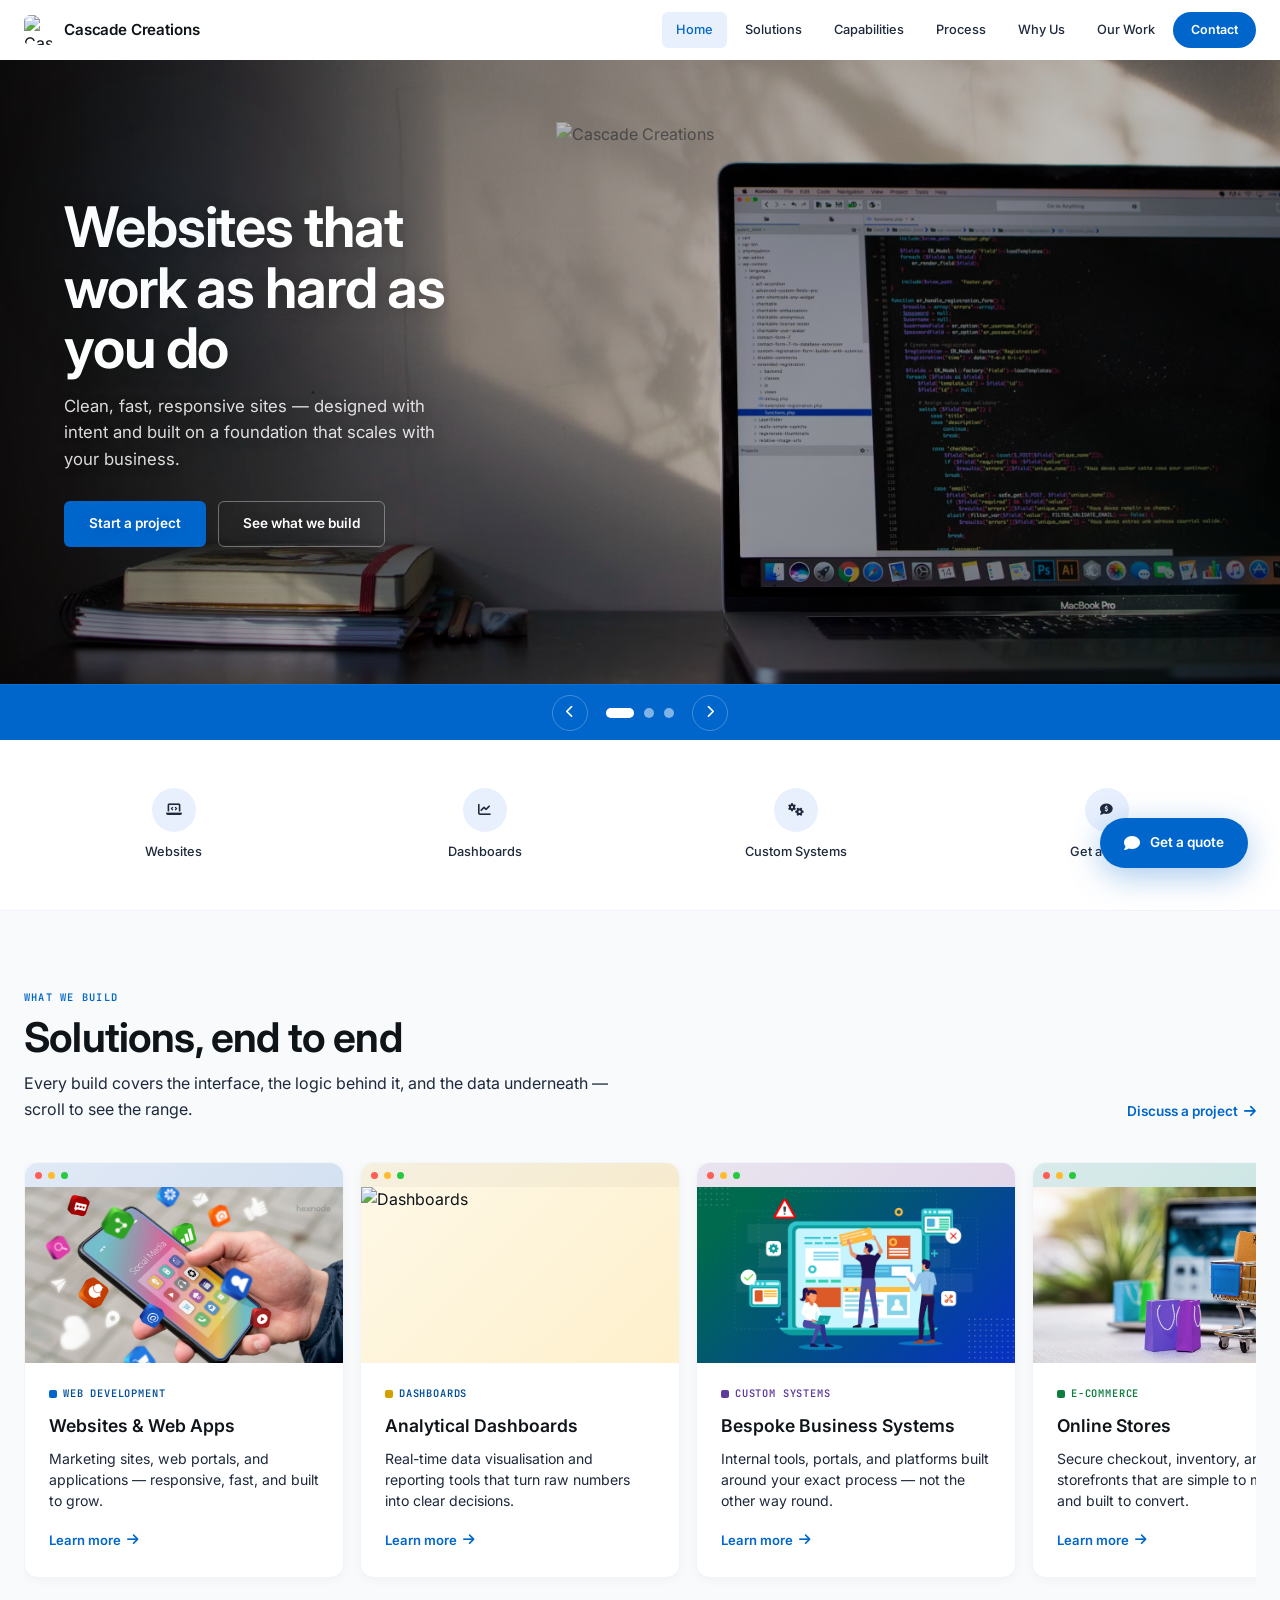
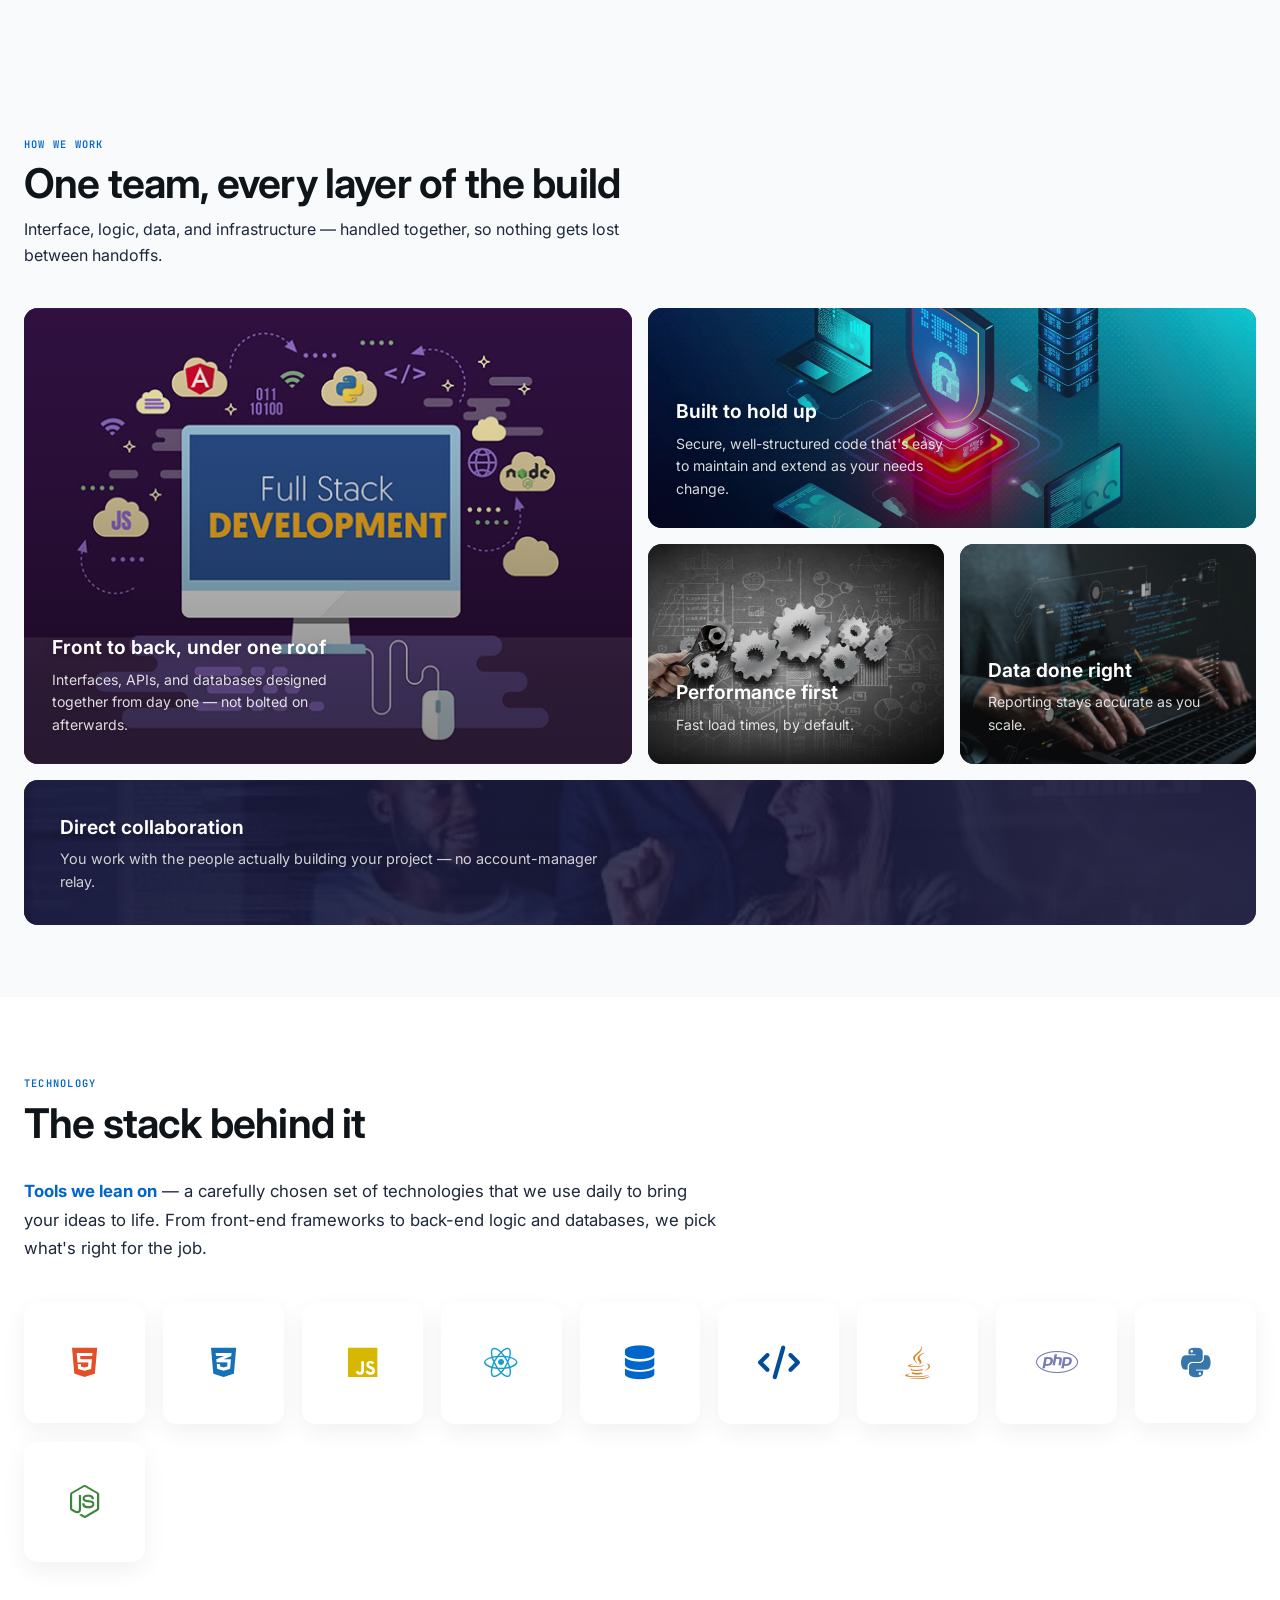
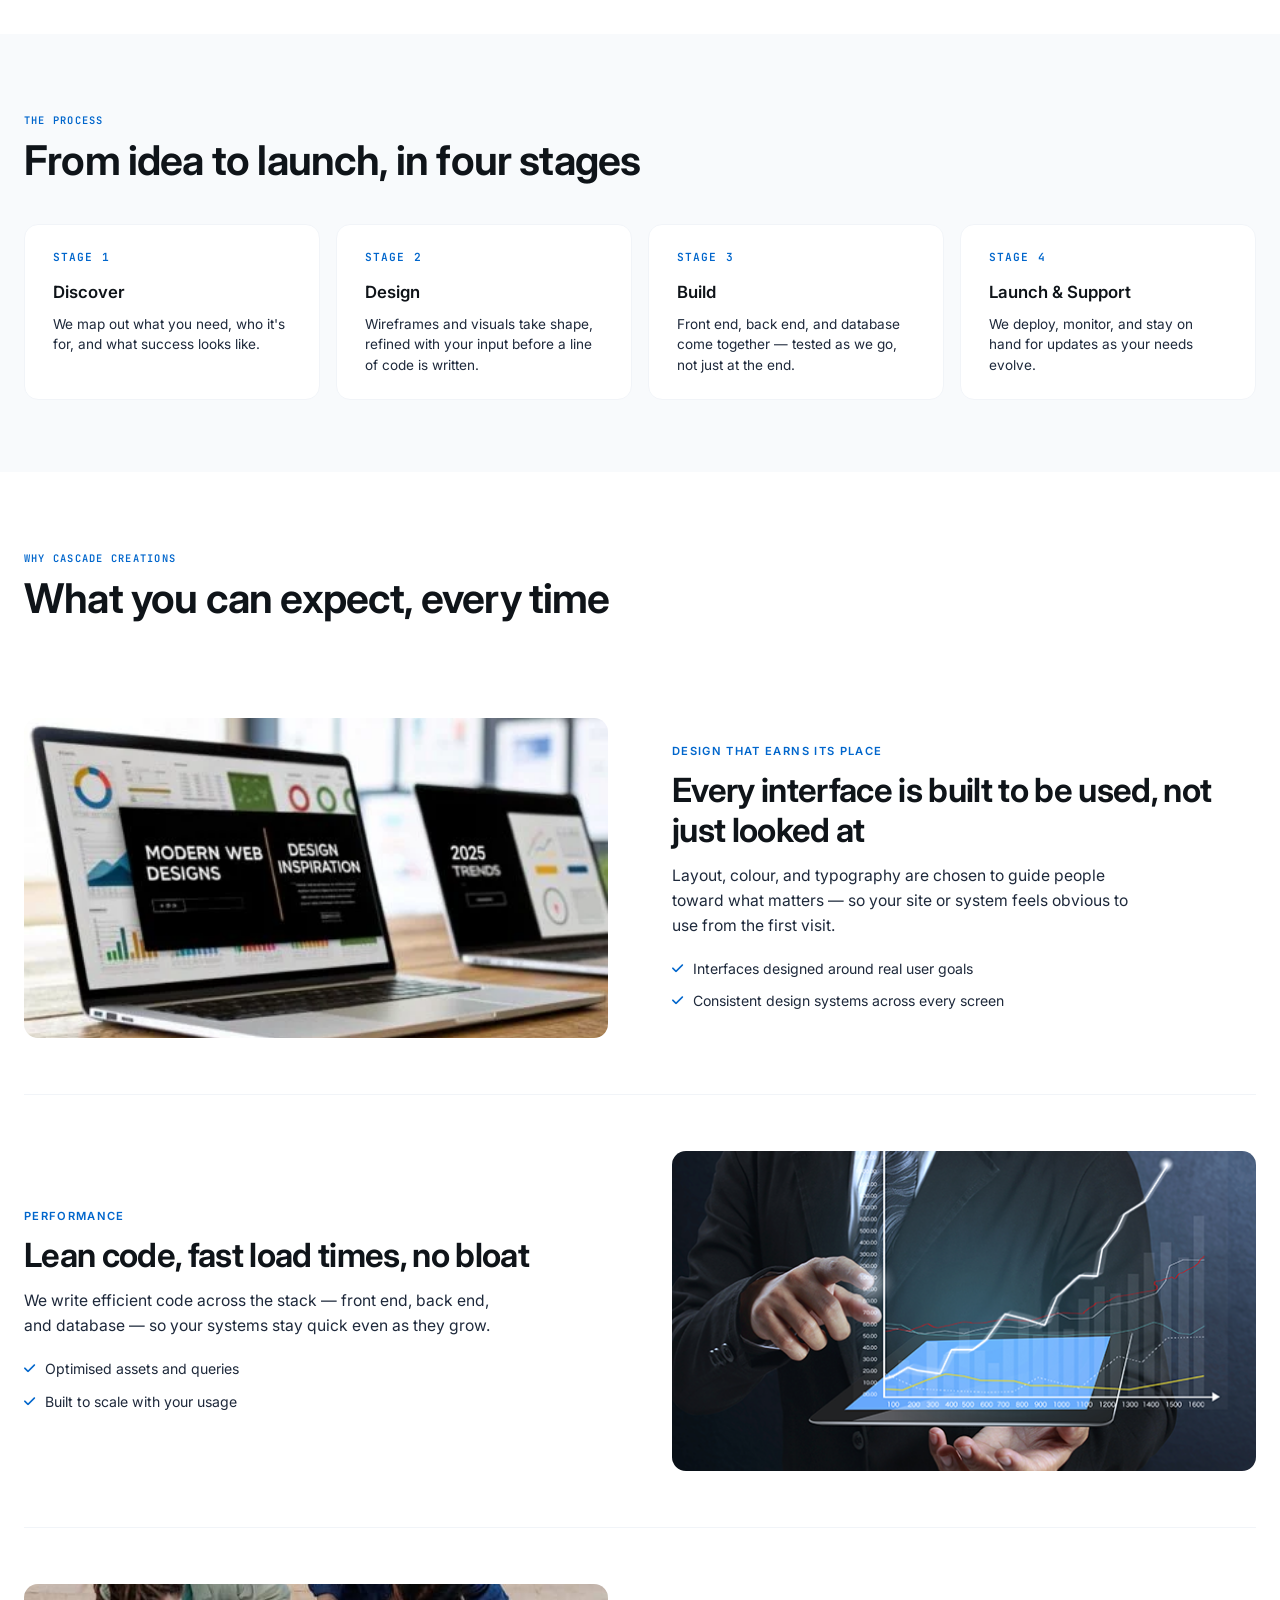
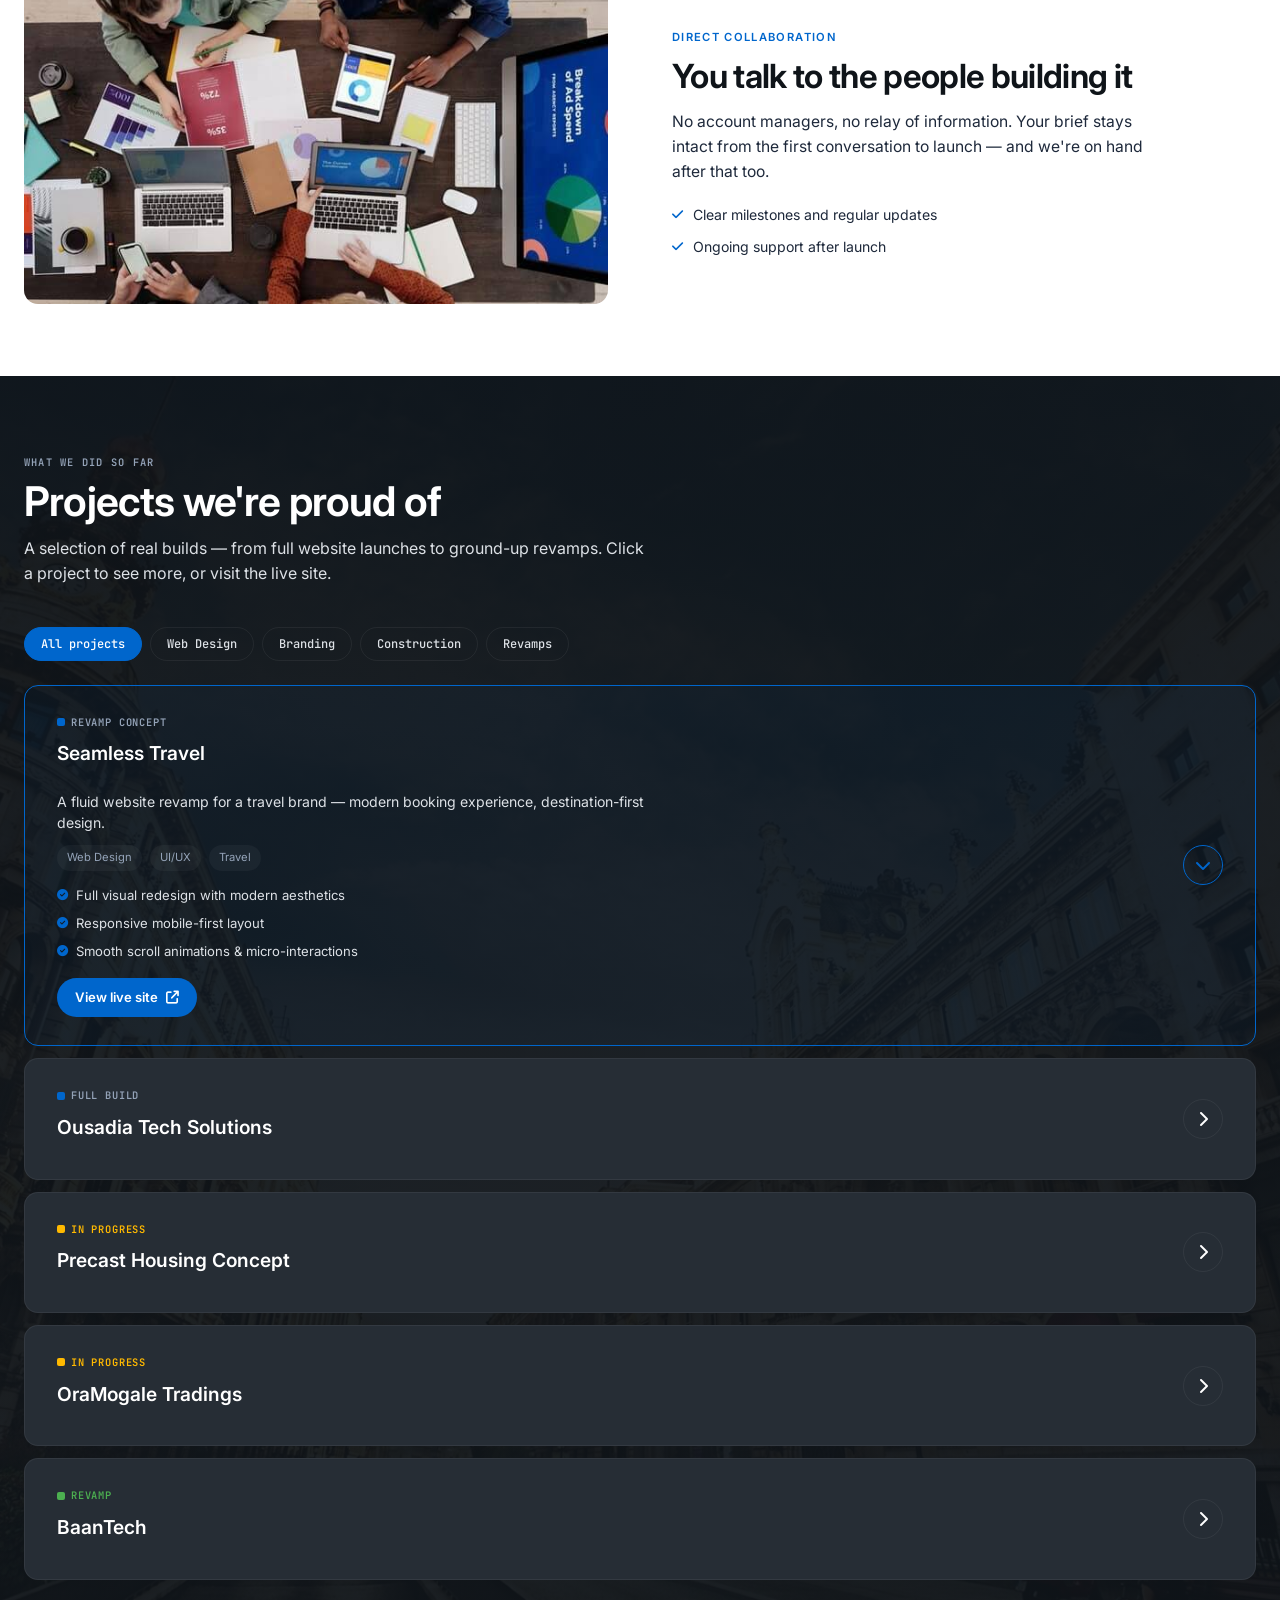
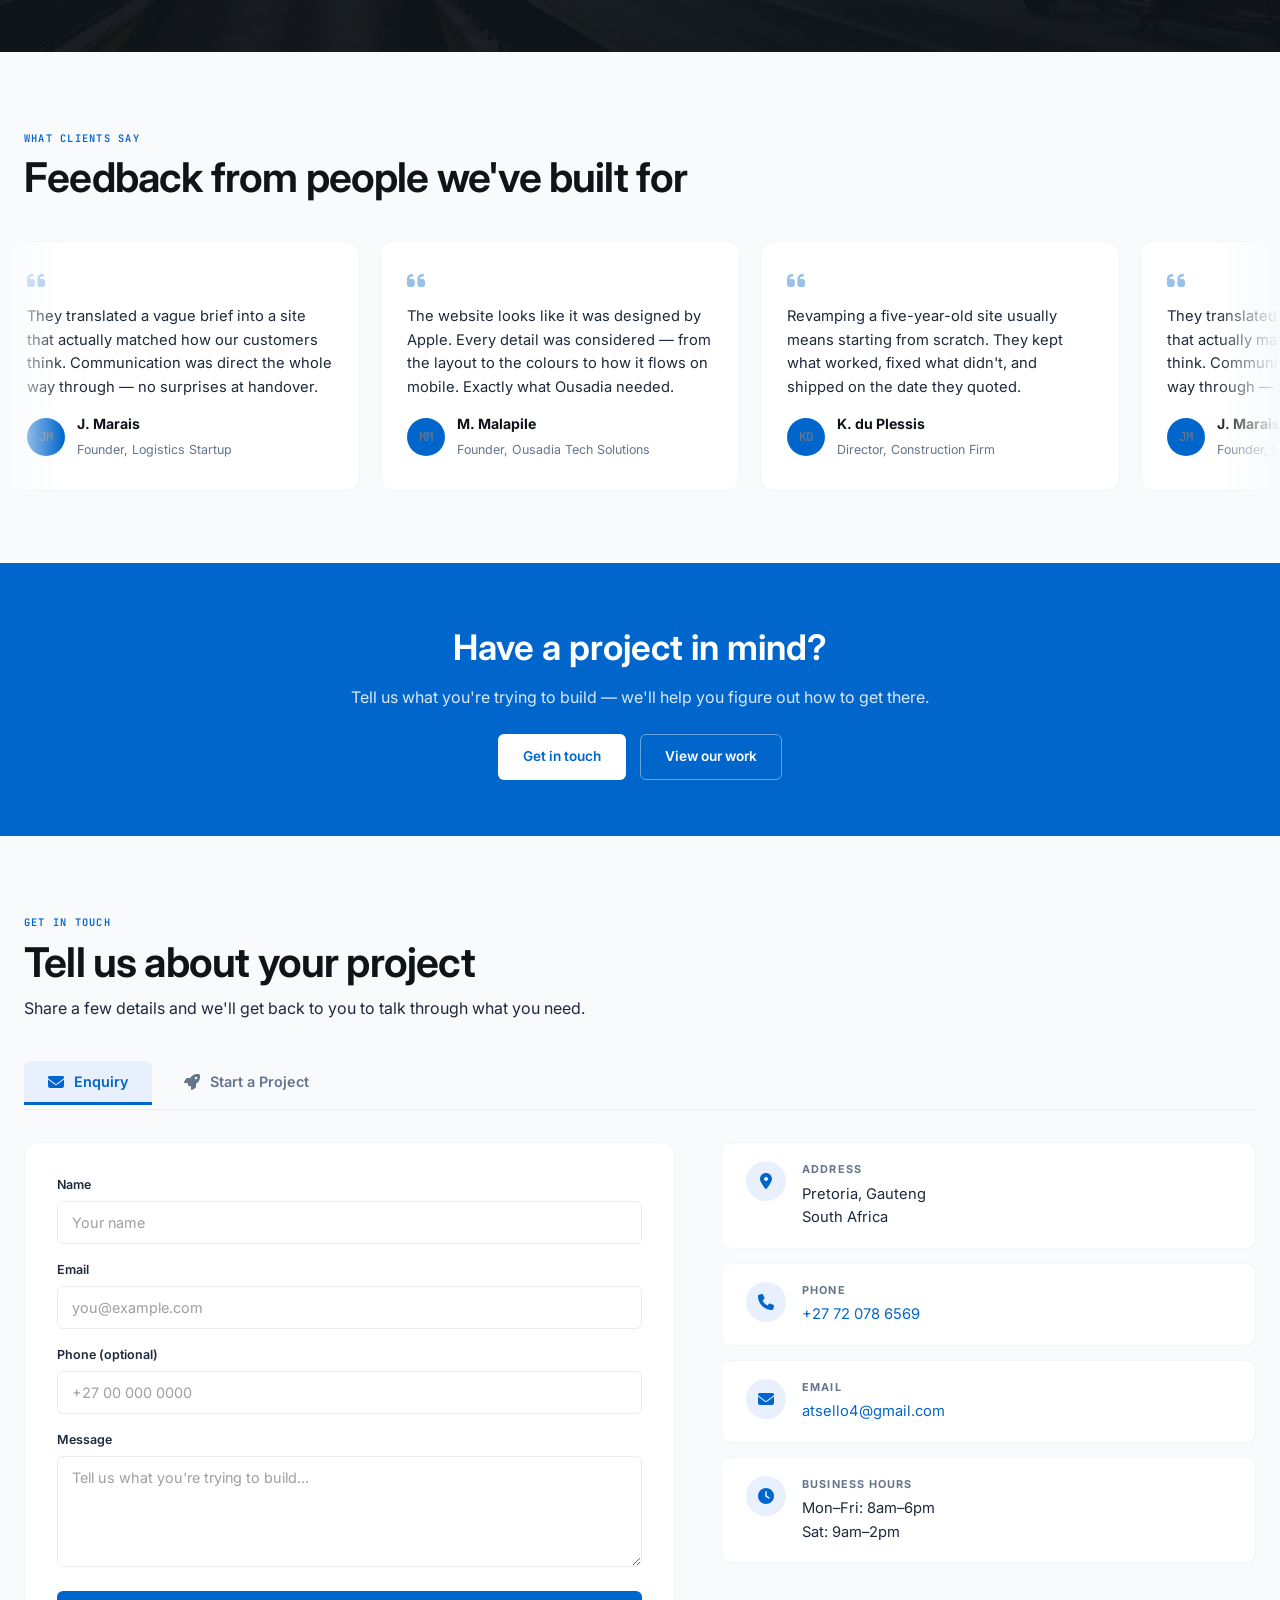
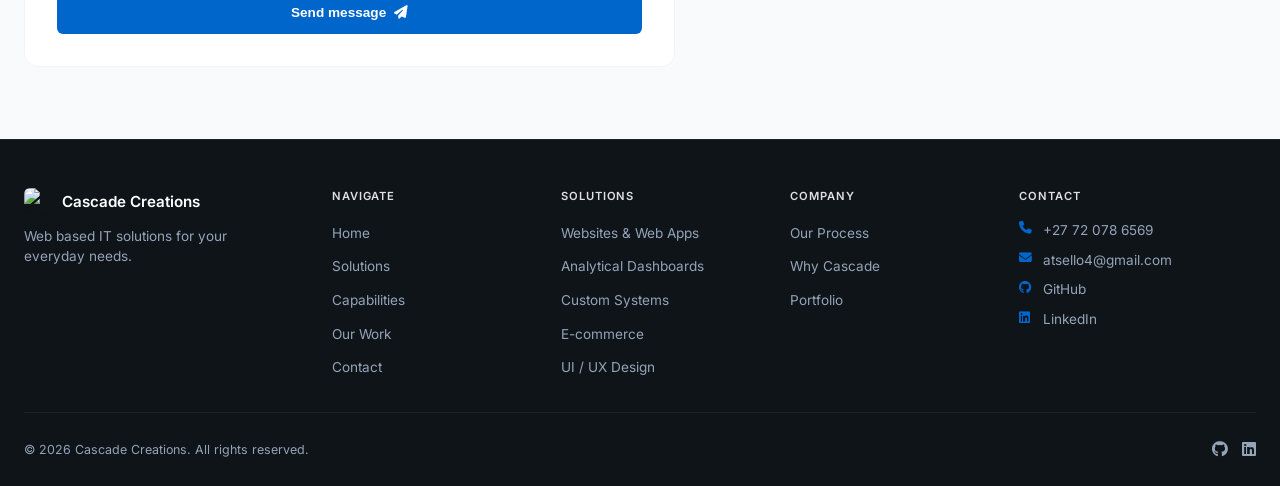
==== commit 5e490931: "tech-stack updates" ====
--- a/index.html
+++ b/index.html
@@ -29,17 +29,17 @@
         <link rel="shortcut icon" href="imgs/cclogo.png" type="image/x-icon">
 
         <link rel="canonical"
-            href="https://alex-sello7.github.io/CascadeCreations.com/">
+            href="https://cascadecreations.ct.ws">
 
         <meta property="og:type" content="website">
         <meta property="og:url"
-            content="https://alex-sello7.github.io/CascadeCreations.com/">
+            content="https://cascadecreations.ct.ws">
         <meta property="og:title"
             content="Cascade Creations | Websites, Dashboards & Custom Systems">
         <meta property="og:description"
             content="Websites, analytical dashboards, and custom business systems — designed and engineered end to end.">
         <meta property="og:image"
-            content="https://alex-sello7.github.io/CascadeCreations.com/imgs/cclogo.png">
+            content="https://cascadecreations.ct.ws/imgs/cclogo.png">
         <meta property="og:image:width" content="1200">
         <meta property="og:image:height" content="630">
         <meta property="og:image:alt" content="Cascade Creations Logo">
@@ -48,13 +48,13 @@
 
         <meta name="twitter:card" content="summary_large_image">
         <meta name="twitter:url"
-            content="https://alex-sello7.github.io/CascadeCreations.com/">
+            content="https://cascadecreations.ct.ws">
         <meta name="twitter:title"
             content="Cascade Creations | Websites, Dashboards & Custom Systems">
         <meta name="twitter:description"
             content="Websites, analytical dashboards, and custom business systems — designed and engineered end to end.">
         <meta name="twitter:image"
-            content="https://alex-sello7.github.io/CascadeCreations.com/imgs/cclogo.png">
+            content="https://cascadecreations.ct.ws/imgs/cclogo.png">
         <meta name="twitter:image:alt" content="Cascade Creations Logo">
 
         <!-- Preconnects (deduplicated) -->
@@ -251,8 +251,6 @@
                     <!-- Slide 1 -->
                     <div class="hero-slide is-active" data-slide="0">
                         <div class="hero-slide-copy">
-                            <div class="hero-eyebrow"><span class="dot"></span>
-                                Cascade Creations</div>
                             <h1 class="hero-slide-title">Websites that work as
                                 hard as you do</h1>
                             <p class="hero-slide-desc">Clean, fast, responsive
@@ -276,8 +274,6 @@
                     <!-- Slide 2 -->
                     <div class="hero-slide" data-slide="1">
                         <div class="hero-slide-copy">
-                            <div class="hero-eyebrow"><span class="dot"></span>
-                                Cascade Creations</div>
                             <h1 class="hero-slide-title">Turn raw data into
                                 decisions</h1>
                             <p class="hero-slide-desc">Live dashboards and
@@ -302,8 +298,6 @@
                     <!-- Slide 3 -->
                     <div class="hero-slide" data-slide="2">
                         <div class="hero-slide-copy">
-                            <div class="hero-eyebrow"><span class="dot"></span>
-                                Cascade Creations</div>
                             <h1 class="hero-slide-title">Software, shaped around
                                 how you work</h1>
                             <p class="hero-slide-desc">When off-the-shelf
@@ -586,43 +580,39 @@
                         <span class="section-eyebrow">Technology</span>
                         <h2 class="section-title">The stack behind it</h2>
                     </div>
-                    <div class="stack-strip" data-aod>
-                        <div class="stack-badge"><i class="fab fa-html5"></i>
-                            HTML5</div>
-                        <div class="stack-badge"><i class="fab fa-css3-alt"></i>
-                            CSS3</div>
-                        <div class="stack-badge"><i class="fab fa-js"></i>
-                            JavaScript</div>
-                        <div class="stack-badge"><i class="fab fa-react"></i>
-                            React.js</div>
-                        <div class="stack-badge"><i class="fas fa-database"></i>
-                            SQL</div>
-                        <div class="stack-badge"><i class="fas fa-code"></i>
-                            C#</div>
-                        <div class="stack-badge"><i class="fab fa-java"></i>
-                            Java</div>
-                        <div class="stack-badge"><i class="fab fa-php"></i>
-                            PHP</div>
-                        <div class="stack-badge"><i class="fab fa-python"></i>
-                            Python</div>
-                        <div class="stack-badge"><i class="fab fa-node-js"></i>
-                            Node.js</div>
-                    </div>
-
-                    <div class="stats-strip" id="statsStrip" data-aod>
-                        <div class="stat-item">
-                            <span class="stat-value"
-                                data-stat="projects">0</span>
-                            <span class="stat-label">Projects shipped</span>
-                        </div>
-                        <div class="stat-item">
-                            <span class="stat-value" data-stat="stack">0</span>
-                            <span class="stat-label">Technologies used</span>
-                        </div>
-                        <div class="stat-item">
-                            <span class="stat-value" data-stat="load">—</span>
-                            <span class="stat-label">This page loaded in</span>
-                        </div>
+                    <p class="stack-intro" data-aod>
+                        <strong>Tools we lean on</strong> — a carefully chosen
+                        set of technologies that we use daily to bring your
+                        ideas to life. From front-end frameworks to back-end
+                        logic and databases, we pick what's right for the job.
+                    </p>
+                    <div class="stack-grid" data-aod>
+                        <div class="stack-tile"><i
+                                class="fab fa-html5"></i><span
+                                class="stack-tile-name">HTML5</span></div>
+                        <div class="stack-tile"><i
+                                class="fab fa-css3-alt"></i><span
+                                class="stack-tile-name">CSS3</span></div>
+                        <div class="stack-tile"><i class="fab fa-js"></i><span
+                                class="stack-tile-name">JavaScript</span></div>
+                        <div class="stack-tile"><i
+                                class="fab fa-react"></i><span
+                                class="stack-tile-name">React.js</span></div>
+                        <div class="stack-tile"><i
+                                class="fas fa-database"></i><span
+                                class="stack-tile-name">SQL</span></div>
+                        <div class="stack-tile"><i class="fas fa-code"></i><span
+                                class="stack-tile-name">C#</span></div>
+                        <div class="stack-tile"><i class="fab fa-java"></i><span
+                                class="stack-tile-name">Java</span></div>
+                        <div class="stack-tile"><i class="fab fa-php"></i><span
+                                class="stack-tile-name">PHP</span></div>
+                        <div class="stack-tile"><i
+                                class="fab fa-python"></i><span
+                                class="stack-tile-name">Python</span></div>
+                        <div class="stack-tile"><i
+                                class="fab fa-node-js"></i><span
+                                class="stack-tile-name">Node.js</span></div>
                     </div>
                 </div>
             </section>
@@ -751,8 +741,7 @@
                 <div class="work-bg-overlay"></div>
                 <div class="container">
                     <div class="section-header" data-aod>
-                        <span class="section-eyebrow"><i
-                                class="fas fa-layer-group"></i> Portfolio</span>
+                        <span class="section-eyebrow">What we did so far</span>
                         <h2 class="section-title">Projects we're proud of</h2>
                         <p class="section-description">A selection of real
                             builds — from full website launches to ground-up
@@ -898,6 +887,56 @@
                         </div>
 
                         <div class="work-banner" tabindex="0" role="button"
+                            aria-expanded="false" data-bg="imgs/herosectionimg.jpg"
+                            data-category="construction">
+                            <div class="work-banner-main">
+                                <span
+                                    class="work-banner-tag work-banner-tag--amber"><span
+                                        class="sw"></span> In Progress</span>
+                                <h3>OraMogale Tradings</h3>
+                                <div class="work-banner-detail">
+                                    <p>Mining & logistics excellence — rugged
+                                        reliability
+                                        meets smart digital efficiency that
+                                        converts visitors
+                                        into trusted partners.</p>
+                                    <div class="work-banner-tags">
+                                        <span class="work-ptag">Web
+                                            Design</span>
+                                        <span class="work-ptag">Mining</span>
+                                        <span class="work-ptag">Logistics</span>
+                                        <span class="work-ptag">Supply
+                                            Chain</span>
+                                    </div>
+                                    <ul class="work-banner-highlights">
+                                        <li><i class="fas fa-truck"></i> Fleet
+                                            management &amp; dispatch
+                                            tracking</li>
+                                        <li><i class="fas fa-helmet-safety"></i>
+                                            Site safety &amp; compliance
+                                            dashboard</li>
+                                        <li><i
+                                                class="fas fa-map-location-dot"></i>
+                                            Real-time shipment &amp; route
+                                            monitoring</li>
+                                        <li><i class="fas fa-cubes"></i>
+                                            Inventory &amp; materials handling
+                                            overview</li>
+                                    </ul>
+                                    <a
+                                        href="https://alex-sello7.github.io/OramongaleDemo.com/"
+                                        target="_blank"
+                                        rel="noopener noreferrer"
+                                        class="work-banner-link">View live site
+                                        <i
+                                            class="fas fa-arrow-up-right-from-square"></i></a>
+                                </div>
+                            </div>
+                            <div class="work-banner-arrow"><i
+                                    class="fas fa-chevron-right"></i></div>
+                        </div>
+
+                        <div class="work-banner" tabindex="0" role="button"
                             aria-expanded="false" data-bg="imgs/about1.jpg"
                             data-category="revamp">
                             <div class="work-banner-main">
@@ -949,17 +988,15 @@
             <!-- ============ TESTIMONIALS ============ -->
             <section class="testimonials-section">
                 <div class="container">
-                    <div class="section-header section-header--center" data-aod>
+                     <div class="section-header" data-aod>
                         <span class="section-eyebrow">What clients say</span>
                         <h2 class="section-title">Feedback from people we've
                             built for</h2>
-                        <p class="section-description">Placeholder quotes for
-                            now — swap these for real client feedback as
-                            projects wrap up.</p>
-                    </div>
-                    <div class="testimonial-grid">
-                        <div class="testimonial-card" data-aod
-                            data-aod-delay="0">
+                    </div>
+                </div>
+                <div class="testimonial-marquee">
+                    <div class="testimonial-track" id="testimonialTrack">
+                        <div class="testimonial-card">
                             <i class="fas fa-quote-left testimonial-mark"></i>
                             <p class="testimonial-quote">They translated a vague
                                 brief into a site that actually matched how our
@@ -974,8 +1011,7 @@
                                 </div>
                             </div>
                         </div>
-                        <div class="testimonial-card" data-aod
-                            data-aod-delay="80">
+                        <div class="testimonial-card">
                             <i class="fas fa-quote-left testimonial-mark"></i>
                             <p class="testimonial-quote">The website looks like
                                 it
@@ -991,8 +1027,53 @@
                                 </div>
                             </div>
                         </div>
-                        <div class="testimonial-card" data-aod
-                            data-aod-delay="160">
+                        <div class="testimonial-card">
+                            <i class="fas fa-quote-left testimonial-mark"></i>
+                            <p class="testimonial-quote">Revamping a
+                                five-year-old site usually means starting from
+                                scratch. They kept what worked, fixed what
+                                didn't, and shipped on the date they quoted.</p>
+                            <div class="testimonial-author">
+                                <span class="testimonial-avatar">KD</span>
+                                <div>
+                                    <strong>K. du Plessis</strong>
+                                    <span>Director, Construction Firm</span>
+                                </div>
+                            </div>
+                        </div>
+                        <!-- Duplicate set (aria-hidden) for a seamless infinite loop -->
+                        <div class="testimonial-card" aria-hidden="true">
+                            <i class="fas fa-quote-left testimonial-mark"></i>
+                            <p class="testimonial-quote">They translated a vague
+                                brief into a site that actually matched how our
+                                customers think. Communication was direct the
+                                whole way through — no surprises at
+                                handover.</p>
+                            <div class="testimonial-author">
+                                <span class="testimonial-avatar">JM</span>
+                                <div>
+                                    <strong>J. Marais</strong>
+                                    <span>Founder, Logistics Startup</span>
+                                </div>
+                            </div>
+                        </div>
+                        <div class="testimonial-card" aria-hidden="true">
+                            <i class="fas fa-quote-left testimonial-mark"></i>
+                            <p class="testimonial-quote">The website looks like
+                                it
+                                was designed by Apple. Every detail was
+                                considered — from the layout to the colours to
+                                how it flows on mobile. Exactly what Ousadia
+                                needed.</p>
+                            <div class="testimonial-author">
+                                <span class="testimonial-avatar">MM</span>
+                                <div>
+                                    <strong>M. Malapile</strong>
+                                    <span>Founder, Ousadia Tech Solutions</span>
+                                </div>
+                            </div>
+                        </div>
+                        <div class="testimonial-card" aria-hidden="true">
                             <i class="fas fa-quote-left testimonial-mark"></i>
                             <p class="testimonial-quote">Revamping a
                                 five-year-old site usually means starting from
@@ -1089,7 +1170,8 @@
                                                     placeholder="+27 00 000 0000">
                                             </div>
                                             <div class="form-row">
-                                                <label for="cf-message">Message</label>
+                                                <label
+                                                    for="cf-message">Message</label>
                                                 <textarea id="cf-message"
                                                     name="message" rows="5"
                                                     placeholder="Tell us what you're trying to build..."
@@ -1149,103 +1231,201 @@
                                 <div class="contact-grid">
                                     <div class="contact-form" data-aod
                                         data-aod-dir="left">
-                                        <form id="projectForm" action="api/submit_project.php" method="POST" enctype="multipart/form-data" novalidate>
-    <!-- Personal Details -->
-    <div class="form-row">
-        <label for="pf-name">Full Name <span class="required">*</span></label>
-        <input type="text" id="pf-name" name="name" placeholder="Your full name" required>
-    </div>
-
-    <div class="form-row">
-        <label for="pf-email">Email Address <span class="required">*</span></label>
-        <input type="email" id="pf-email" name="email" placeholder="you@example.com" required>
-    </div>
-
-    <div class="form-row">
-        <label for="pf-phone">Phone Number</label>
-        <input type="tel" id="pf-phone" name="phone" placeholder="+27 00 000 0000">
-    </div>
-
-    <hr class="form-divider">
-
-    <!-- Project Details -->
-    <div class="form-row">
-        <label for="pf-project-name">Project Name <span class="required">*</span></label>
-        <input type="text" id="pf-project-name" name="projectName" placeholder="e.g., My Awesome Website" required>
-    </div>
-
-    <div class="form-row">
-        <label for="pf-project-type">Project Type <span class="required">*</span></label>
-        <select id="pf-project-type" name="projectType" required>
-            <option value="">Select a project type...</option>
-            <option value="full-build">Full Build (Website / Web App)</option>
-            <option value="revamp">Revamp / Redesign</option>
-            <option value="landing-page">Landing Page</option>
-            <option value="ecommerce">E-commerce Store</option>
-            <option value="dashboard">Dashboard / Analytics</option>
-            <option value="custom-system">Custom Business System</option>
-            <option value="other">Other</option>
-        </select>
-    </div>
-
-    <div class="form-row">
-        <label for="pf-description">Project Description <span class="required">*</span></label>
-        <textarea id="pf-description" name="description" rows="5" 
-                  placeholder="Tell us about your project — what problem are you solving? Who is it for? What features do you need?" 
-                  required></textarea>
-    </div>
-
-    <div class="form-row form-row-half">
-        <div class="form-row">
-            <label for="pf-budget">Budget Range</label>
-            <select id="pf-budget" name="budget">
-                <option value="">Select a range...</option>
-                <option value="under-5k">Under R5,000</option>
-                <option value="5k-15k">R5,000 – R15,000</option>
-                <option value="15k-30k">R15,000 – R30,000</option>
-                <option value="30k-50k">R30,000 – R50,000</option>
-                <option value="50k-100k">R50,000 – R100,000</option>
-                <option value="100k+">R100,000+</option>
-            </select>
-        </div>
-        <div class="form-row">
-            <label for="pf-timeline">Timeline</label>
-            <select id="pf-timeline" name="timeline">
-                <option value="">Select a timeline...</option>
-                <option value="urgent">Urgent (Within 2 weeks)</option>
-                <option value="1-month">1 Month</option>
-                <option value="2-3-months">2 – 3 Months</option>
-                <option value="3-6-months">3 – 6 Months</option>
-                <option value="flexible">Flexible</option>
-            </select>
-        </div>
-    </div>
-
-    <div class="form-row">
-        <label for="pf-assets">Brand Assets (Optional)</label>
-        <div class="file-upload-wrap">
-            <input type="file" id="pf-assets" name="assets[]" accept=".pdf,.doc,.docx,.png,.jpg,.jpeg,.gif,.svg,.zip,.rar" multiple>
-            <label for="pf-assets" class="file-upload-label">
-                <i class="fas fa-cloud-upload-alt"></i>
-                <span>Drop files here or click to upload</span>
-                <small>PDF, DOCX, PNG, JPG, ZIP — max 20MB</small>
-            </label>
-            <div class="file-upload-list" id="fileList"></div>
-        </div>
-    </div>
-
-    <div class="form-row">
-        <label class="checkbox-label">
-            <input type="checkbox" name="agree" required>
-            <span>I agree that my data will be stored and used to respond to my enquiry.</span>
-        </label>
-    </div>
-
-    <button type="submit" class="btn btn-submit">
-        <span>Submit Project Brief</span>
-        <i class="fas fa-paper-plane"></i>
-    </button>
-</form>
+                                        <form id="projectForm"
+                                            action="api/submit_project.php"
+                                            method="POST"
+                                            enctype="multipart/form-data"
+                                            novalidate>
+                                            <!-- Personal Details -->
+                                            <div class="form-row">
+                                                <label for="pf-name">Full Name
+                                                    <span
+                                                        class="required">*</span></label>
+                                                <input type="text" id="pf-name"
+                                                    name="name"
+                                                    placeholder="Your full name"
+                                                    required>
+                                            </div>
+
+                                            <div class="form-row">
+                                                <label for="pf-email">Email
+                                                    Address <span
+                                                        class="required">*</span></label>
+                                                <input type="email"
+                                                    id="pf-email" name="email"
+                                                    placeholder="you@example.com"
+                                                    required>
+                                            </div>
+
+                                            <div class="form-row">
+                                                <label for="pf-phone">Phone
+                                                    Number</label>
+                                                <input type="tel" id="pf-phone"
+                                                    name="phone"
+                                                    placeholder="+27 00 000 0000">
+                                            </div>
+
+                                            <hr class="form-divider">
+
+                                            <!-- Project Details -->
+                                            <div class="form-row">
+                                                <label
+                                                    for="pf-project-name">Project
+                                                    Name <span
+                                                        class="required">*</span></label>
+                                                <input type="text"
+                                                    id="pf-project-name"
+                                                    name="projectName"
+                                                    placeholder="e.g., My Awesome Website"
+                                                    required>
+                                            </div>
+
+                                            <div class="form-row">
+                                                <label
+                                                    for="pf-project-type">Project
+                                                    Type <span
+                                                        class="required">*</span></label>
+                                                <select id="pf-project-type"
+                                                    name="projectType" required>
+                                                    <option value>Select a
+                                                        project type...</option>
+                                                    <option
+                                                        value="full-build">Full
+                                                        Build (Website / Web
+                                                        App)</option>
+                                                    <option
+                                                        value="revamp">Revamp /
+                                                        Redesign</option>
+                                                    <option
+                                                        value="landing-page">Landing
+                                                        Page</option>
+                                                    <option
+                                                        value="ecommerce">E-commerce
+                                                        Store</option>
+                                                    <option
+                                                        value="dashboard">Dashboard
+                                                        / Analytics</option>
+                                                    <option
+                                                        value="custom-system">Custom
+                                                        Business System</option>
+                                                    <option
+                                                        value="other">Other</option>
+                                                </select>
+                                            </div>
+
+                                            <div class="form-row">
+                                                <label
+                                                    for="pf-description">Project
+                                                    Description <span
+                                                        class="required">*</span></label>
+                                                <textarea id="pf-description"
+                                                    name="description" rows="5"
+                                                    placeholder="Tell us about your project — what problem are you solving? Who is it for? What features do you need?"
+                                                    required></textarea>
+                                            </div>
+
+                                            <div class="form-row form-row-half">
+                                                <div class="form-row">
+                                                    <label
+                                                        for="pf-budget">Budget
+                                                        Range</label>
+                                                    <select id="pf-budget"
+                                                        name="budget">
+                                                        <option value>Select a
+                                                            range...</option>
+                                                        <option
+                                                            id="budget-under-5k"
+                                                            value="under-5k">Under
+                                                            R5,000</option>
+                                                        <option
+                                                            value="5k-15k">R5,000
+                                                            – R15,000</option>
+                                                        <option
+                                                            value="15k-30k">R15,000
+                                                            – R30,000</option>
+                                                        <option
+                                                            value="30k-50k">R30,000
+                                                            – R50,000</option>
+                                                        <option
+                                                            value="50k-100k">R50,000
+                                                            – R100,000</option>
+                                                        <option
+                                                            value="100k+">R100,000+</option>
+                                                    </select>
+                                                </div>
+                                                <div class="form-row">
+                                                    <label
+                                                        for="pf-timeline">Timeline</label>
+                                                    <select id="pf-timeline"
+                                                        name="timeline">
+                                                        <option value>Select a
+                                                            timeline...</option>
+                                                        <option
+                                                            id="timeline-urgent"
+                                                            value="urgent">Urgent
+                                                            (Within 2
+                                                            weeks)</option>
+                                                        <option
+                                                            value="1-month">1
+                                                            Month</option>
+                                                        <option
+                                                            value="2-3-months">2
+                                                            – 3 Months</option>
+                                                        <option
+                                                            value="3-6-months">3
+                                                            – 6 Months</option>
+                                                        <option
+                                                            id="timeline-flexible"
+                                                            value="flexible">Flexible</option>
+                                                    </select>
+                                                </div>
+                                            </div>
+
+                                            <div class="form-row">
+                                                <label for="pf-assets">Brand
+                                                    Assets (Optional)</label>
+                                                <div class="file-upload-wrap">
+                                                    <input type="file"
+                                                        id="pf-assets"
+                                                        name="assets[]"
+                                                        accept=".pdf,.doc,.docx,.png,.jpg,.jpeg,.gif,.svg,.zip,.rar"
+                                                        multiple>
+                                                    <label for="pf-assets"
+                                                        class="file-upload-label">
+                                                        <i
+                                                            class="fas fa-cloud-upload-alt"></i>
+                                                        <span>Drop files here or
+                                                            click to
+                                                            upload</span>
+                                                        <small>PDF, DOCX, PNG,
+                                                            JPG, ZIP — max
+                                                            20MB</small>
+                                                    </label>
+                                                    <div
+                                                        class="file-upload-list"
+                                                        id="fileList"></div>
+                                                </div>
+                                            </div>
+
+                                            <div class="form-row">
+                                                <label class="checkbox-label">
+                                                    <input type="checkbox"
+                                                        name="agree" required>
+                                                    <span>I agree that my data
+                                                        will be stored and used
+                                                        to respond to my
+                                                        enquiry.</span>
+                                                </label>
+                                            </div>
+
+                                            <button type="submit"
+                                                class="btn btn-submit">
+                                                <span>Submit Project
+                                                    Brief</span>
+                                                <i
+                                                    class="fas fa-paper-plane"></i>
+                                            </button>
+                                        </form>
                                     </div>
                                     <div class="contact-info-list" data-aod
                                         data-aod-dir="right">
@@ -1390,7 +1570,7 @@
         <script src="index.js" defer></script>
         <script data-cfasync="false"
             src="/cdn-cgi/scripts/5c5dd728/cloudflare-static/email-decode.min.js"></script>
-            
+
     </body>
 
 </html>
--- a/styles.css
+++ b/styles.css
@@ -1322,104 +1322,210 @@
    STACK STRIP
    ========================================================= */
 .stack-section {
-    background: var(--surface);
-}
-.stack-strip {
-    display: flex;
-    gap: 12px;
-    overflow-x: auto;
-    padding-bottom: 8px;
-    scrollbar-width: thin;
-}
-.stack-strip::-webkit-scrollbar {
-    height: 6px;
-}
-.stack-strip::-webkit-scrollbar-track {
-    background: var(--canvas);
-    border-radius: 4px;
-}
-.stack-strip::-webkit-scrollbar-thumb {
-    background: var(--primary);
-    border-radius: 4px;
-}
-
-.stack-badge {
-    flex: 0 0 auto;
-    display: flex;
-    align-items: center;
-    gap: 10px;
-    padding: 10px 18px;
-    border: 1px solid var(--line);
-    border-radius: 999px;
+    position: relative;
+    overflow: hidden;
+}
+.stack-section::before,
+.stack-section::after {
+    content: '';
+    position: absolute;
+    border-radius: 50%;
+    filter: blur(60px);
+    pointer-events: none;
+    z-index: 0;
+}
+.stack-section::before {
+    width: 320px;
+    height: 320px;
+    top: -120px;
+    left: -80px;
+}
+.stack-section::after {
+    width: 260px;
+    height: 260px;
+    bottom: -100px;
+    right: -60px;
+}
+.stack-section .container {
+    position: relative;
+    z-index: 1;
+}
+
+.stack-intro {
+    max-width: 700px;
+    margin: -10px 0 40px;
+    font-size: 1.05rem;
+    color: var(--ink-soft);
+    line-height: 1.7;
+}
+.stack-intro strong {
+    color: var(--primary);
+}
+
+.stack-grid {
+    display: grid;
+    grid-template-columns: repeat(auto-fit, minmax(110px, 1fr));
+    gap: 18px;
+}
+
+.stack-tile {
+    position: relative;
+    aspect-ratio: 1 / 1;
+    display: flex;
+    flex-direction: column;
+    align-items: center;
+    justify-content: center;
+    border-radius: var(--r-lg);
+    background: rgba(255, 255, 255, 0.45);
+    border: 1px solid rgba(255, 255, 255, 0.6);
+    box-shadow: 0 8px 24px rgba(15, 20, 25, 0.06), inset 0 1px 0 rgba(255, 255, 255, 0.5);
+    backdrop-filter: blur(14px) saturate(160%);
+    -webkit-backdrop-filter: blur(14px) saturate(160%);
+    overflow: hidden;
+    cursor: default;
+    transition: transform 0.3s var(--ease), box-shadow 0.3s var(--ease), background 0.3s var(--ease), border-color 0.3s var(--ease);
+}
+.stack-tile::before {
+    content: '';
+    position: absolute;
+    inset: 0;
+    background: linear-gradient(135deg, rgba(255, 255, 255, 0.5), transparent 60%);
+    opacity: 0.6;
+    pointer-events: none;
+}
+.stack-tile i {
+    position: relative;
+    font-size: 2.1rem;
+    transition: transform 0.35s var(--ease), color 0.25s ease;
+}
+.stack-tile-name {
+    position: absolute;
+    bottom: 14px;
+    left: 0;
+    right: 0;
+    text-align: center;
     font-family: var(--font-mono);
-    font-size: 0.8rem;
-    font-weight: 500;
+    font-size: 0.72rem;
+    font-weight: 600;
+    letter-spacing: 0.01em;
     color: var(--ink);
-    background: var(--surface);
-    transition: all var(--fast);
-}
-.stack-badge:hover {
-    border-color: var(--primary);
-    background: var(--primary-tint);
-}
-.stack-badge i {
-    font-size: 1.1rem;
-}
-.stack-badge .fa-html5 {
+    opacity: 0;
+    transform: translateY(8px);
+    transition: opacity 0.3s var(--ease), transform 0.3s var(--ease);
+}
+.stack-tile:hover,
+.stack-tile:focus-visible {
+    transform: translateY(-6px);
+    background: rgba(255, 255, 255, 0.65);
+    border-color: rgba(0, 102, 204, 0.35);
+    box-shadow: 0 16px 36px rgba(0, 102, 204, 0.16), inset 0 1px 0 rgba(255, 255, 255, 0.6);
+}
+.stack-tile:hover i,
+.stack-tile:focus-visible i {
+    transform: translateY(-10px) scale(1.04);
+}
+.stack-tile:hover .stack-tile-name,
+.stack-tile:focus-visible .stack-tile-name {
+    opacity: 1;
+    transform: translateY(0);
+}
+
+/* Individual hover colors */
+.stack-tile .fa-html5 {
     color: #e34f26;
 }
-.stack-badge .fa-css3-alt {
+.stack-tile:hover .fa-html5 {
+    color: #d3431e;
+    filter: drop-shadow(0 4px 12px rgba(227, 79, 38, 0.35));
+}
+
+.stack-tile .fa-css3-alt {
     color: #1572b6;
 }
-.stack-badge .fa-js {
-    color: #f7df1e;
-}
-.stack-badge .fa-react {
-    color: #61dafb;
-}
-.stack-badge .fa-database {
+.stack-tile:hover .fa-css3-alt {
+    color: #0f6aa1;
+    filter: drop-shadow(0 4px 12px rgba(21, 114, 182, 0.35));
+}
+
+.stack-tile .fa-js {
+    color: #d6b800;
+}
+.stack-tile:hover .fa-js {
+    color: #c0a500;
+    filter: drop-shadow(0 4px 12px rgba(214, 184, 0, 0.35));
+}
+
+.stack-tile .fa-react {
+    color: #149eca;
+}
+.stack-tile:hover .fa-react {
+    color: #0e86b3;
+    filter: drop-shadow(0 4px 12px rgba(20, 158, 202, 0.35));
+}
+
+.stack-tile .fa-database {
     color: var(--primary);
 }
-.stack-badge .fa-java {
-    color: #f89820;
-}
-.stack-badge .fa-php {
+.stack-tile:hover .fa-database {
+    color: #0052a5;
+    filter: drop-shadow(0 4px 12px rgba(0, 102, 204, 0.35));
+}
+
+.stack-tile .fa-java {
+    color: #d6822a;
+}
+.stack-tile:hover .fa-java {
+    color: #c0741f;
+    filter: drop-shadow(0 4px 12px rgba(214, 130, 42, 0.35));
+}
+
+.stack-tile .fa-php {
     color: #777bb4;
 }
-.stack-badge .fa-python {
+.stack-tile:hover .fa-php {
+    color: #6368a3;
+    filter: drop-shadow(0 4px 12px rgba(119, 123, 180, 0.35));
+}
+
+.stack-tile .fa-python {
     color: #3776ab;
 }
-.stack-badge .fa-code {
+.stack-tile:hover .fa-python {
+    color: #2b6594;
+    filter: drop-shadow(0 4px 12px rgba(55, 118, 171, 0.35));
+}
+
+.stack-tile .fa-code {
     color: var(--primary-dark);
 }
-
-.stats-strip {
-    margin-top: 28px;
-    padding-top: 28px;
-    border-top: 1px solid var(--line-soft);
-    display: grid;
-    grid-template-columns: repeat(4, 1fr);
-    gap: 16px;
-}
-.stat-item {
-    display: flex;
-    flex-direction: column;
-    gap: 4px;
-}
-.stat-value {
-    font-family: var(--font-mono);
-    font-size: clamp(1.6rem, 2.6vw, 2.1rem);
-    font-weight: 600;
-    color: var(--primary);
-    letter-spacing: -0.01em;
-}
-.stat-label {
-    font-size: 0.78rem;
-    color: var(--ink-muted);
-}
-@media (max-width: 1024px) {
-    .stats-strip {
-        grid-template-columns: repeat(2, 1fr);
+.stack-tile:hover .fa-code {
+    color: #003d80;
+    filter: drop-shadow(0 4px 12px rgba(0, 77, 153, 0.35));
+}
+
+.stack-tile .fa-node-js {
+    color: #3c873a;
+}
+.stack-tile:hover .fa-node-js {
+    color: #2f702d;
+    filter: drop-shadow(0 4px 12px rgba(60, 135, 58, 0.35));
+}
+
+@media (max-width: 640px) {
+    .stack-grid {
+        grid-template-columns: repeat(3, 1fr);
+        gap: 12px;
+    }
+    .stack-tile i {
+        font-size: 1.7rem;
+    }
+    .stack-tile-name {
+        font-size: 0.62rem;
+        bottom: 10px;
+    }
+    .stack-intro {
+        font-size: 0.95rem;
+        margin-bottom: 28px;
     }
 }
 
@@ -1968,11 +2074,31 @@
    ========================================================= */
 .testimonials-section {
     background: var(--canvas);
-}
-.testimonial-grid {
-    display: grid;
-    grid-template-columns: repeat(3, 1fr);
+    overflow: hidden;
+}
+.testimonial-marquee {
+    position: relative;
+    width: 100%;
+    overflow: hidden;
+    -webkit-mask-image: linear-gradient(90deg, transparent 0, #000 64px, #000 calc(100% - 64px), transparent 100%);
+    mask-image: linear-gradient(90deg, transparent 0, #000 64px, #000 calc(100% - 64px), transparent 100%);
+}
+.testimonial-track {
+    display: flex;
     gap: 20px;
+    width: max-content;
+    animation: testimonial-scroll 32s linear infinite;
+}
+.testimonial-marquee:hover .testimonial-track {
+    animation-play-state: paused;
+}
+@keyframes testimonial-scroll {
+    from {
+        transform: translateX(0);
+    }
+    to {
+        transform: translateX(-50%);
+    }
 }
 .testimonial-card {
     background: var(--surface);
@@ -1982,6 +2108,13 @@
     display: flex;
     flex-direction: column;
     gap: 14px;
+    flex: 0 0 360px;
+    width: 360px;
+}
+@media (prefers-reduced-motion: reduce) {
+    .testimonial-track {
+        animation: none;
+    }
 }
 .testimonial-mark {
     color: var(--primary);
@@ -2024,9 +2157,11 @@
     color: var(--ink-muted);
 }
 
-@media (max-width: 1024px) {
-    .testimonial-grid {
-        grid-template-columns: 1fr;
+@media (max-width: 640px) {
+    .testimonial-card {
+        flex-basis: 280px;
+        width: 280px;
+        padding: 22px 20px;
     }
 }
 
@@ -2792,20 +2927,6 @@
     transform: translateY(0);
 }
 
-/* Stack badges: pop on hover */
-.stack-badge {
-    transition: transform 0.2s var(--ease), background 0.2s ease, color 0.2s ease, box-shadow 0.2s ease;
-}
-.stack-badge:hover {
-    transform: translateY(-3px) scale(1.05);
-    background: var(--primary);
-    color: #fff;
-    box-shadow: 0 6px 18px rgba(0, 102, 204, 0.25);
-}
-.stack-badge:hover i {
-    color: #fff;
-}
-
 /* GitHub cards: lift + blue left border */
 .github-card {
     transition: transform 0.22s var(--ease), border-color 0.22s ease, box-shadow 0.22s ease;
--- a/styles.css
+++ b/styles.css
@@ -1322,104 +1322,210 @@
    STACK STRIP
    ========================================================= */
 .stack-section {
-    background: var(--surface);
-}
-.stack-strip {
-    display: flex;
-    gap: 12px;
-    overflow-x: auto;
-    padding-bottom: 8px;
-    scrollbar-width: thin;
-}
-.stack-strip::-webkit-scrollbar {
-    height: 6px;
-}
-.stack-strip::-webkit-scrollbar-track {
-    background: var(--canvas);
-    border-radius: 4px;
-}
-.stack-strip::-webkit-scrollbar-thumb {
-    background: var(--primary);
-    border-radius: 4px;
-}
-
-.stack-badge {
-    flex: 0 0 auto;
-    display: flex;
-    align-items: center;
-    gap: 10px;
-    padding: 10px 18px;
-    border: 1px solid var(--line);
-    border-radius: 999px;
+    position: relative;
+    overflow: hidden;
+}
+.stack-section::before,
+.stack-section::after {
+    content: '';
+    position: absolute;
+    border-radius: 50%;
+    filter: blur(60px);
+    pointer-events: none;
+    z-index: 0;
+}
+.stack-section::before {
+    width: 320px;
+    height: 320px;
+    top: -120px;
+    left: -80px;
+}
+.stack-section::after {
+    width: 260px;
+    height: 260px;
+    bottom: -100px;
+    right: -60px;
+}
+.stack-section .container {
+    position: relative;
+    z-index: 1;
+}
+
+.stack-intro {
+    max-width: 700px;
+    margin: -10px 0 40px;
+    font-size: 1.05rem;
+    color: var(--ink-soft);
+    line-height: 1.7;
+}
+.stack-intro strong {
+    color: var(--primary);
+}
+
+.stack-grid {
+    display: grid;
+    grid-template-columns: repeat(auto-fit, minmax(110px, 1fr));
+    gap: 18px;
+}
+
+.stack-tile {
+    position: relative;
+    aspect-ratio: 1 / 1;
+    display: flex;
+    flex-direction: column;
+    align-items: center;
+    justify-content: center;
+    border-radius: var(--r-lg);
+    background: rgba(255, 255, 255, 0.45);
+    border: 1px solid rgba(255, 255, 255, 0.6);
+    box-shadow: 0 8px 24px rgba(15, 20, 25, 0.06), inset 0 1px 0 rgba(255, 255, 255, 0.5);
+    backdrop-filter: blur(14px) saturate(160%);
+    -webkit-backdrop-filter: blur(14px) saturate(160%);
+    overflow: hidden;
+    cursor: default;
+    transition: transform 0.3s var(--ease), box-shadow 0.3s var(--ease), background 0.3s var(--ease), border-color 0.3s var(--ease);
+}
+.stack-tile::before {
+    content: '';
+    position: absolute;
+    inset: 0;
+    background: linear-gradient(135deg, rgba(255, 255, 255, 0.5), transparent 60%);
+    opacity: 0.6;
+    pointer-events: none;
+}
+.stack-tile i {
+    position: relative;
+    font-size: 2.1rem;
+    transition: transform 0.35s var(--ease), color 0.25s ease;
+}
+.stack-tile-name {
+    position: absolute;
+    bottom: 14px;
+    left: 0;
+    right: 0;
+    text-align: center;
     font-family: var(--font-mono);
-    font-size: 0.8rem;
-    font-weight: 500;
+    font-size: 0.72rem;
+    font-weight: 600;
+    letter-spacing: 0.01em;
     color: var(--ink);
-    background: var(--surface);
-    transition: all var(--fast);
-}
-.stack-badge:hover {
-    border-color: var(--primary);
-    background: var(--primary-tint);
-}
-.stack-badge i {
-    font-size: 1.1rem;
-}
-.stack-badge .fa-html5 {
+    opacity: 0;
+    transform: translateY(8px);
+    transition: opacity 0.3s var(--ease), transform 0.3s var(--ease);
+}
+.stack-tile:hover,
+.stack-tile:focus-visible {
+    transform: translateY(-6px);
+    background: rgba(255, 255, 255, 0.65);
+    border-color: rgba(0, 102, 204, 0.35);
+    box-shadow: 0 16px 36px rgba(0, 102, 204, 0.16), inset 0 1px 0 rgba(255, 255, 255, 0.6);
+}
+.stack-tile:hover i,
+.stack-tile:focus-visible i {
+    transform: translateY(-10px) scale(1.04);
+}
+.stack-tile:hover .stack-tile-name,
+.stack-tile:focus-visible .stack-tile-name {
+    opacity: 1;
+    transform: translateY(0);
+}
+
+/* Individual hover colors */
+.stack-tile .fa-html5 {
     color: #e34f26;
 }
-.stack-badge .fa-css3-alt {
+.stack-tile:hover .fa-html5 {
+    color: #d3431e;
+    filter: drop-shadow(0 4px 12px rgba(227, 79, 38, 0.35));
+}
+
+.stack-tile .fa-css3-alt {
     color: #1572b6;
 }
-.stack-badge .fa-js {
-    color: #f7df1e;
-}
-.stack-badge .fa-react {
-    color: #61dafb;
-}
-.stack-badge .fa-database {
+.stack-tile:hover .fa-css3-alt {
+    color: #0f6aa1;
+    filter: drop-shadow(0 4px 12px rgba(21, 114, 182, 0.35));
+}
+
+.stack-tile .fa-js {
+    color: #d6b800;
+}
+.stack-tile:hover .fa-js {
+    color: #c0a500;
+    filter: drop-shadow(0 4px 12px rgba(214, 184, 0, 0.35));
+}
+
+.stack-tile .fa-react {
+    color: #149eca;
+}
+.stack-tile:hover .fa-react {
+    color: #0e86b3;
+    filter: drop-shadow(0 4px 12px rgba(20, 158, 202, 0.35));
+}
+
+.stack-tile .fa-database {
     color: var(--primary);
 }
-.stack-badge .fa-java {
-    color: #f89820;
-}
-.stack-badge .fa-php {
+.stack-tile:hover .fa-database {
+    color: #0052a5;
+    filter: drop-shadow(0 4px 12px rgba(0, 102, 204, 0.35));
+}
+
+.stack-tile .fa-java {
+    color: #d6822a;
+}
+.stack-tile:hover .fa-java {
+    color: #c0741f;
+    filter: drop-shadow(0 4px 12px rgba(214, 130, 42, 0.35));
+}
+
+.stack-tile .fa-php {
     color: #777bb4;
 }
-.stack-badge .fa-python {
+.stack-tile:hover .fa-php {
+    color: #6368a3;
+    filter: drop-shadow(0 4px 12px rgba(119, 123, 180, 0.35));
+}
+
+.stack-tile .fa-python {
     color: #3776ab;
 }
-.stack-badge .fa-code {
+.stack-tile:hover .fa-python {
+    color: #2b6594;
+    filter: drop-shadow(0 4px 12px rgba(55, 118, 171, 0.35));
+}
+
+.stack-tile .fa-code {
     color: var(--primary-dark);
 }
-
-.stats-strip {
-    margin-top: 28px;
-    padding-top: 28px;
-    border-top: 1px solid var(--line-soft);
-    display: grid;
-    grid-template-columns: repeat(4, 1fr);
-    gap: 16px;
-}
-.stat-item {
-    display: flex;
-    flex-direction: column;
-    gap: 4px;
-}
-.stat-value {
-    font-family: var(--font-mono);
-    font-size: clamp(1.6rem, 2.6vw, 2.1rem);
-    font-weight: 600;
-    color: var(--primary);
-    letter-spacing: -0.01em;
-}
-.stat-label {
-    font-size: 0.78rem;
-    color: var(--ink-muted);
-}
-@media (max-width: 1024px) {
-    .stats-strip {
-        grid-template-columns: repeat(2, 1fr);
+.stack-tile:hover .fa-code {
+    color: #003d80;
+    filter: drop-shadow(0 4px 12px rgba(0, 77, 153, 0.35));
+}
+
+.stack-tile .fa-node-js {
+    color: #3c873a;
+}
+.stack-tile:hover .fa-node-js {
+    color: #2f702d;
+    filter: drop-shadow(0 4px 12px rgba(60, 135, 58, 0.35));
+}
+
+@media (max-width: 640px) {
+    .stack-grid {
+        grid-template-columns: repeat(3, 1fr);
+        gap: 12px;
+    }
+    .stack-tile i {
+        font-size: 1.7rem;
+    }
+    .stack-tile-name {
+        font-size: 0.62rem;
+        bottom: 10px;
+    }
+    .stack-intro {
+        font-size: 0.95rem;
+        margin-bottom: 28px;
     }
 }
 
@@ -1968,11 +2074,31 @@
    ========================================================= */
 .testimonials-section {
     background: var(--canvas);
-}
-.testimonial-grid {
-    display: grid;
-    grid-template-columns: repeat(3, 1fr);
+    overflow: hidden;
+}
+.testimonial-marquee {
+    position: relative;
+    width: 100%;
+    overflow: hidden;
+    -webkit-mask-image: linear-gradient(90deg, transparent 0, #000 64px, #000 calc(100% - 64px), transparent 100%);
+    mask-image: linear-gradient(90deg, transparent 0, #000 64px, #000 calc(100% - 64px), transparent 100%);
+}
+.testimonial-track {
+    display: flex;
     gap: 20px;
+    width: max-content;
+    animation: testimonial-scroll 32s linear infinite;
+}
+.testimonial-marquee:hover .testimonial-track {
+    animation-play-state: paused;
+}
+@keyframes testimonial-scroll {
+    from {
+        transform: translateX(0);
+    }
+    to {
+        transform: translateX(-50%);
+    }
 }
 .testimonial-card {
     background: var(--surface);
@@ -1982,6 +2108,13 @@
     display: flex;
     flex-direction: column;
     gap: 14px;
+    flex: 0 0 360px;
+    width: 360px;
+}
+@media (prefers-reduced-motion: reduce) {
+    .testimonial-track {
+        animation: none;
+    }
 }
 .testimonial-mark {
     color: var(--primary);
@@ -2024,9 +2157,11 @@
     color: var(--ink-muted);
 }
 
-@media (max-width: 1024px) {
-    .testimonial-grid {
-        grid-template-columns: 1fr;
+@media (max-width: 640px) {
+    .testimonial-card {
+        flex-basis: 280px;
+        width: 280px;
+        padding: 22px 20px;
     }
 }
 
@@ -2792,20 +2927,6 @@
     transform: translateY(0);
 }
 
-/* Stack badges: pop on hover */
-.stack-badge {
-    transition: transform 0.2s var(--ease), background 0.2s ease, color 0.2s ease, box-shadow 0.2s ease;
-}
-.stack-badge:hover {
-    transform: translateY(-3px) scale(1.05);
-    background: var(--primary);
-    color: #fff;
-    box-shadow: 0 6px 18px rgba(0, 102, 204, 0.25);
-}
-.stack-badge:hover i {
-    color: #fff;
-}
-
 /* GitHub cards: lift + blue left border */
 .github-card {
     transition: transform 0.22s var(--ease), border-color 0.22s ease, box-shadow 0.22s ease;
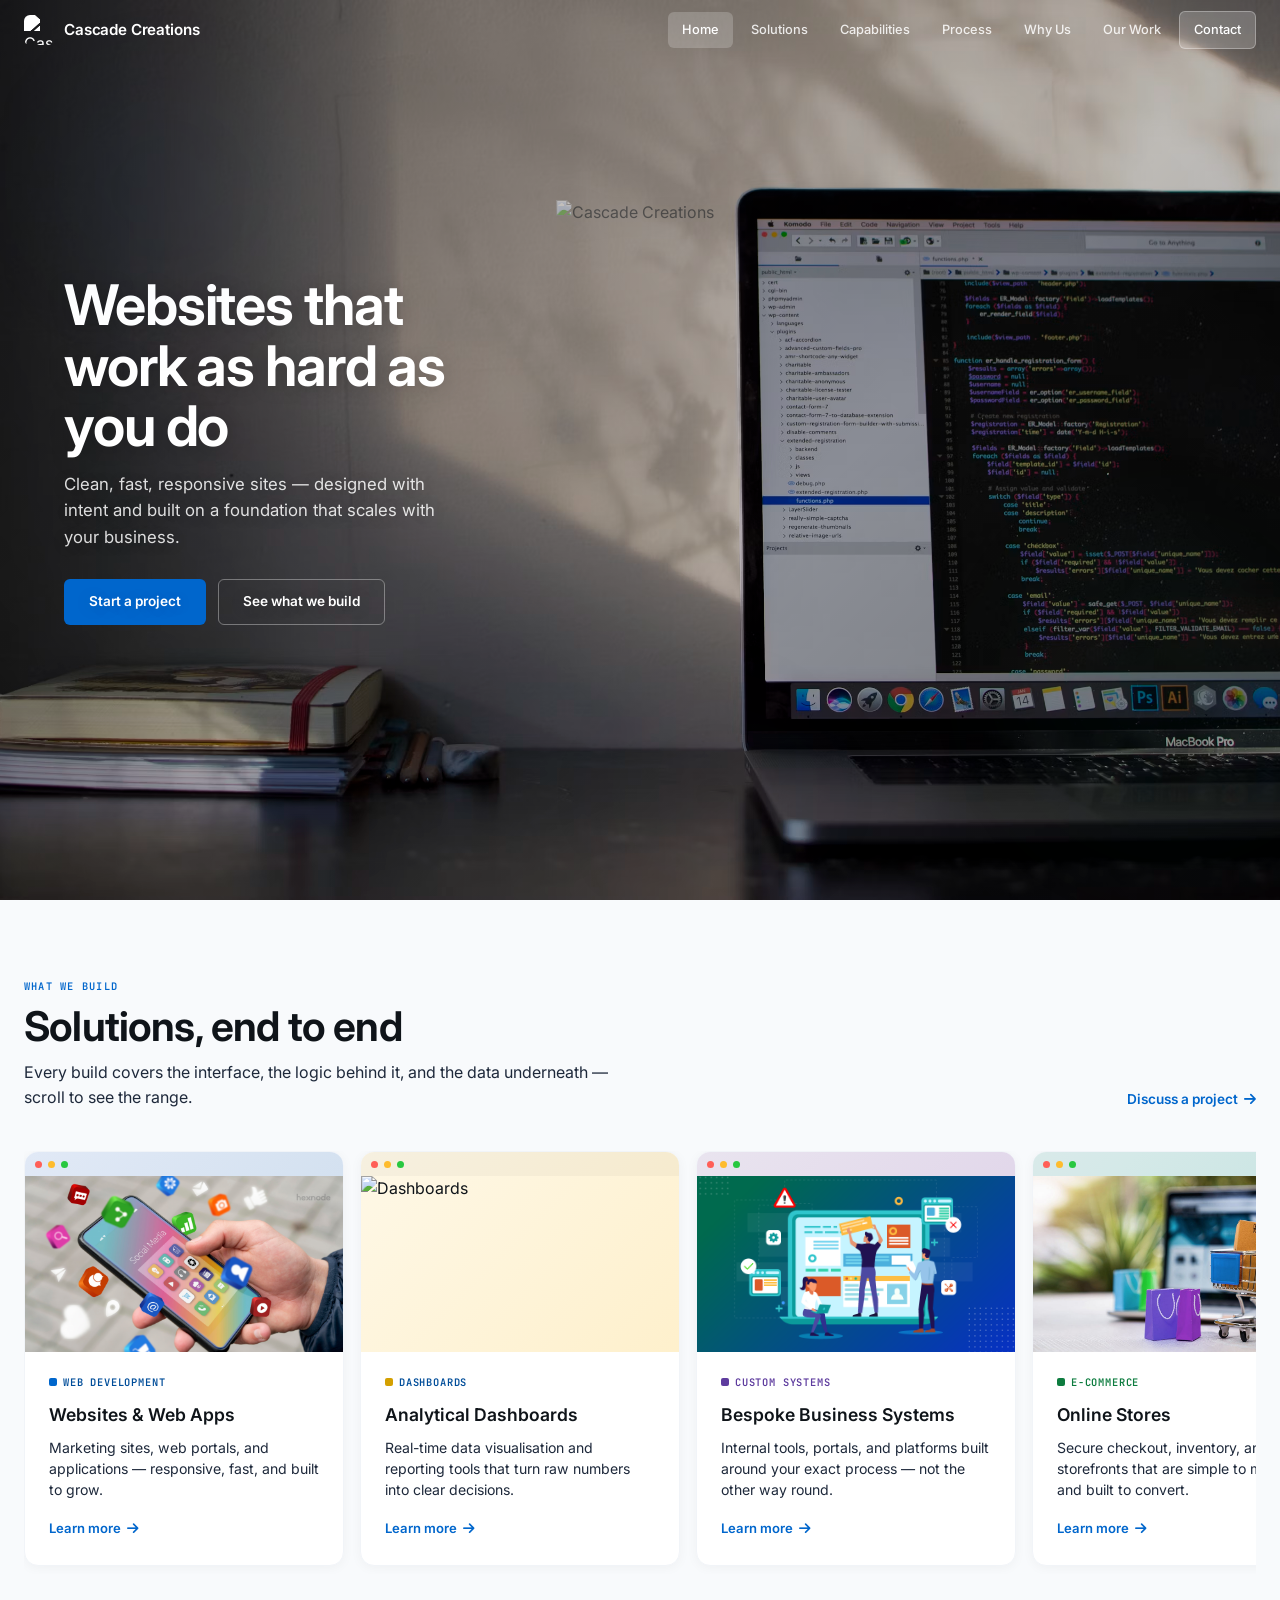
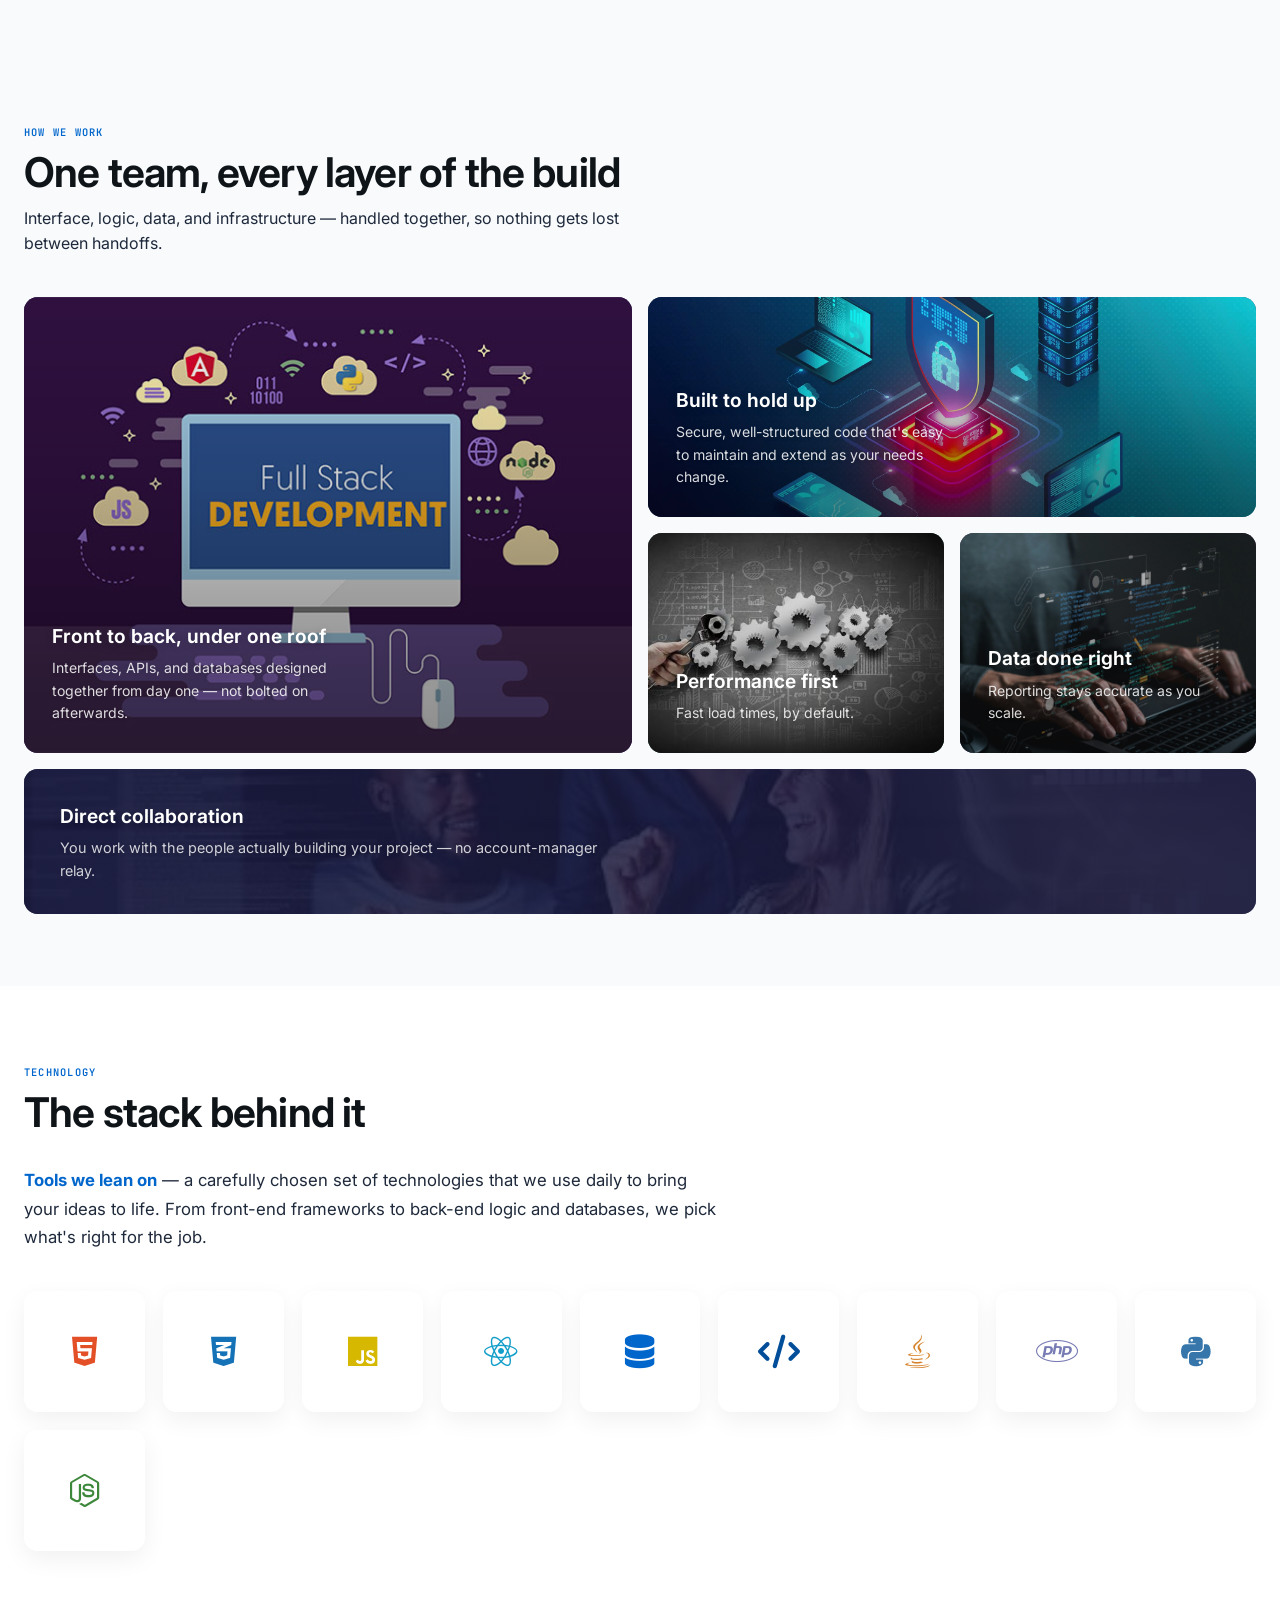
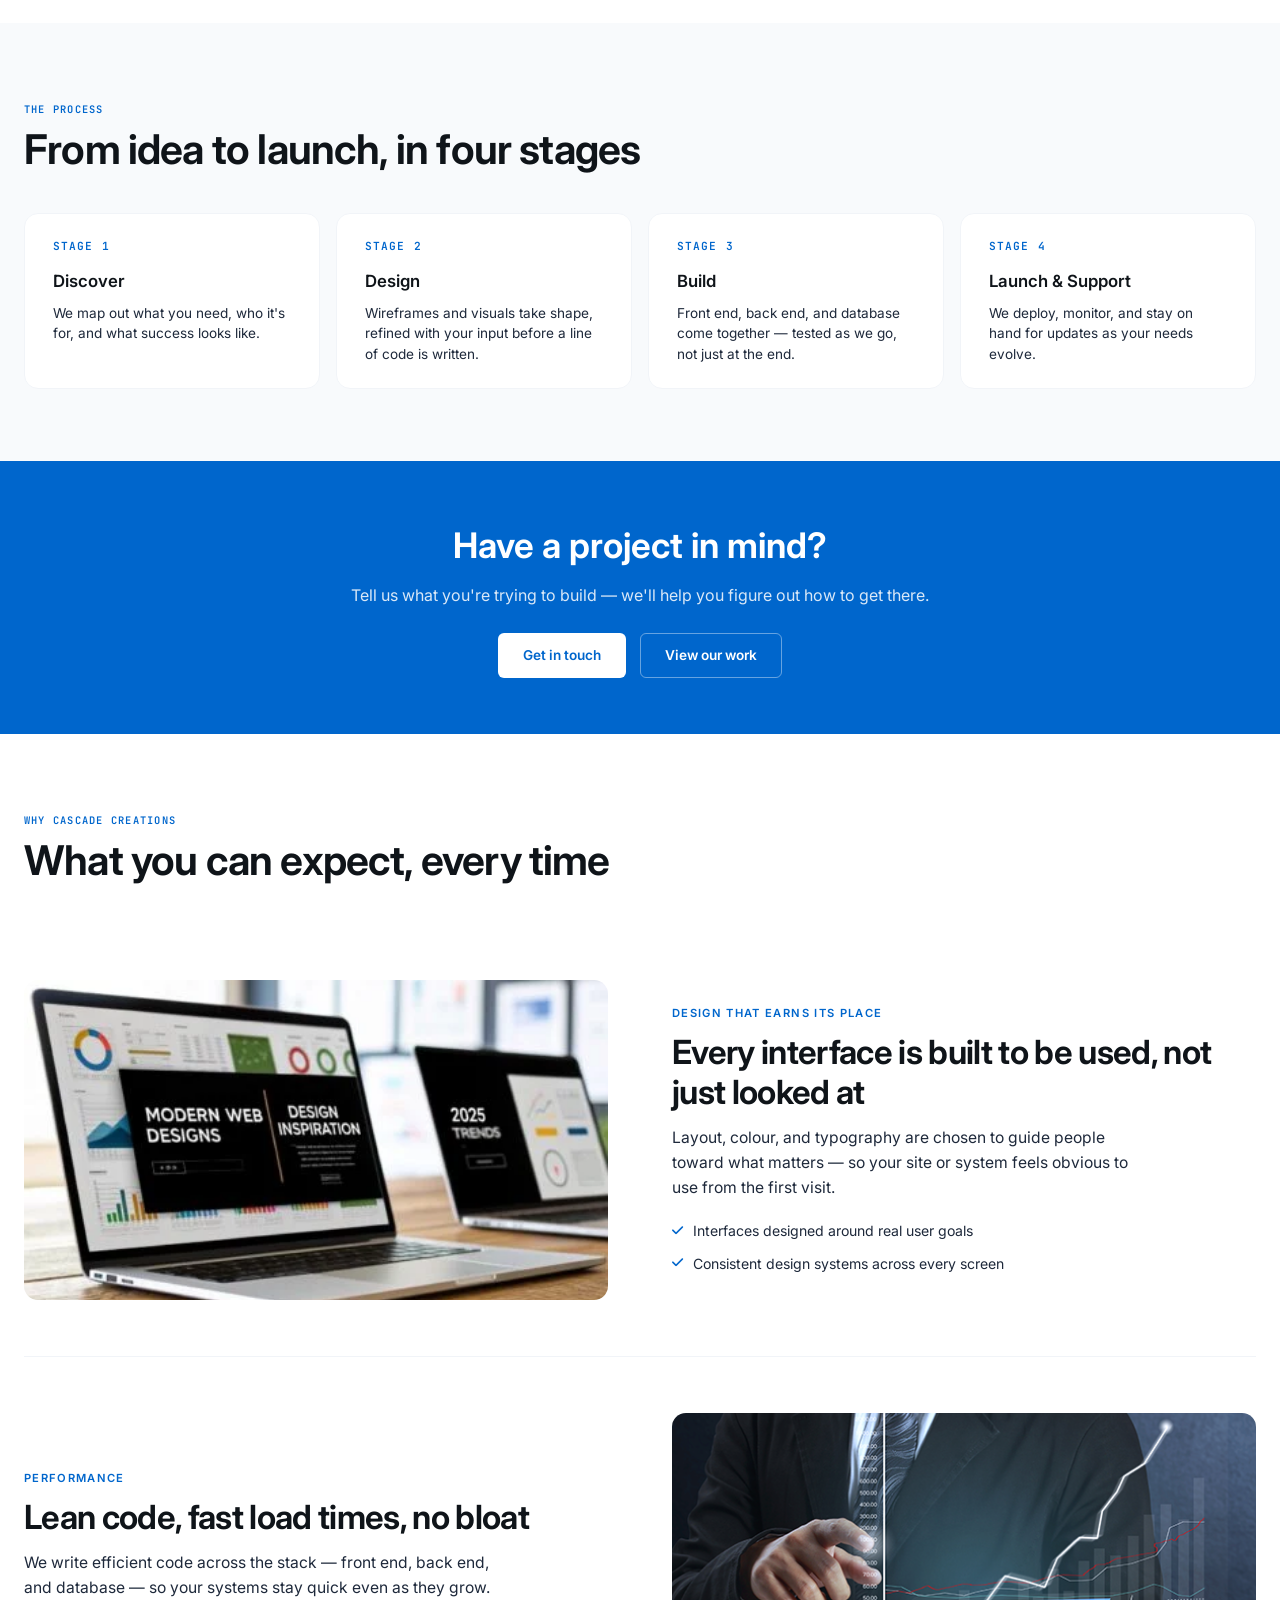
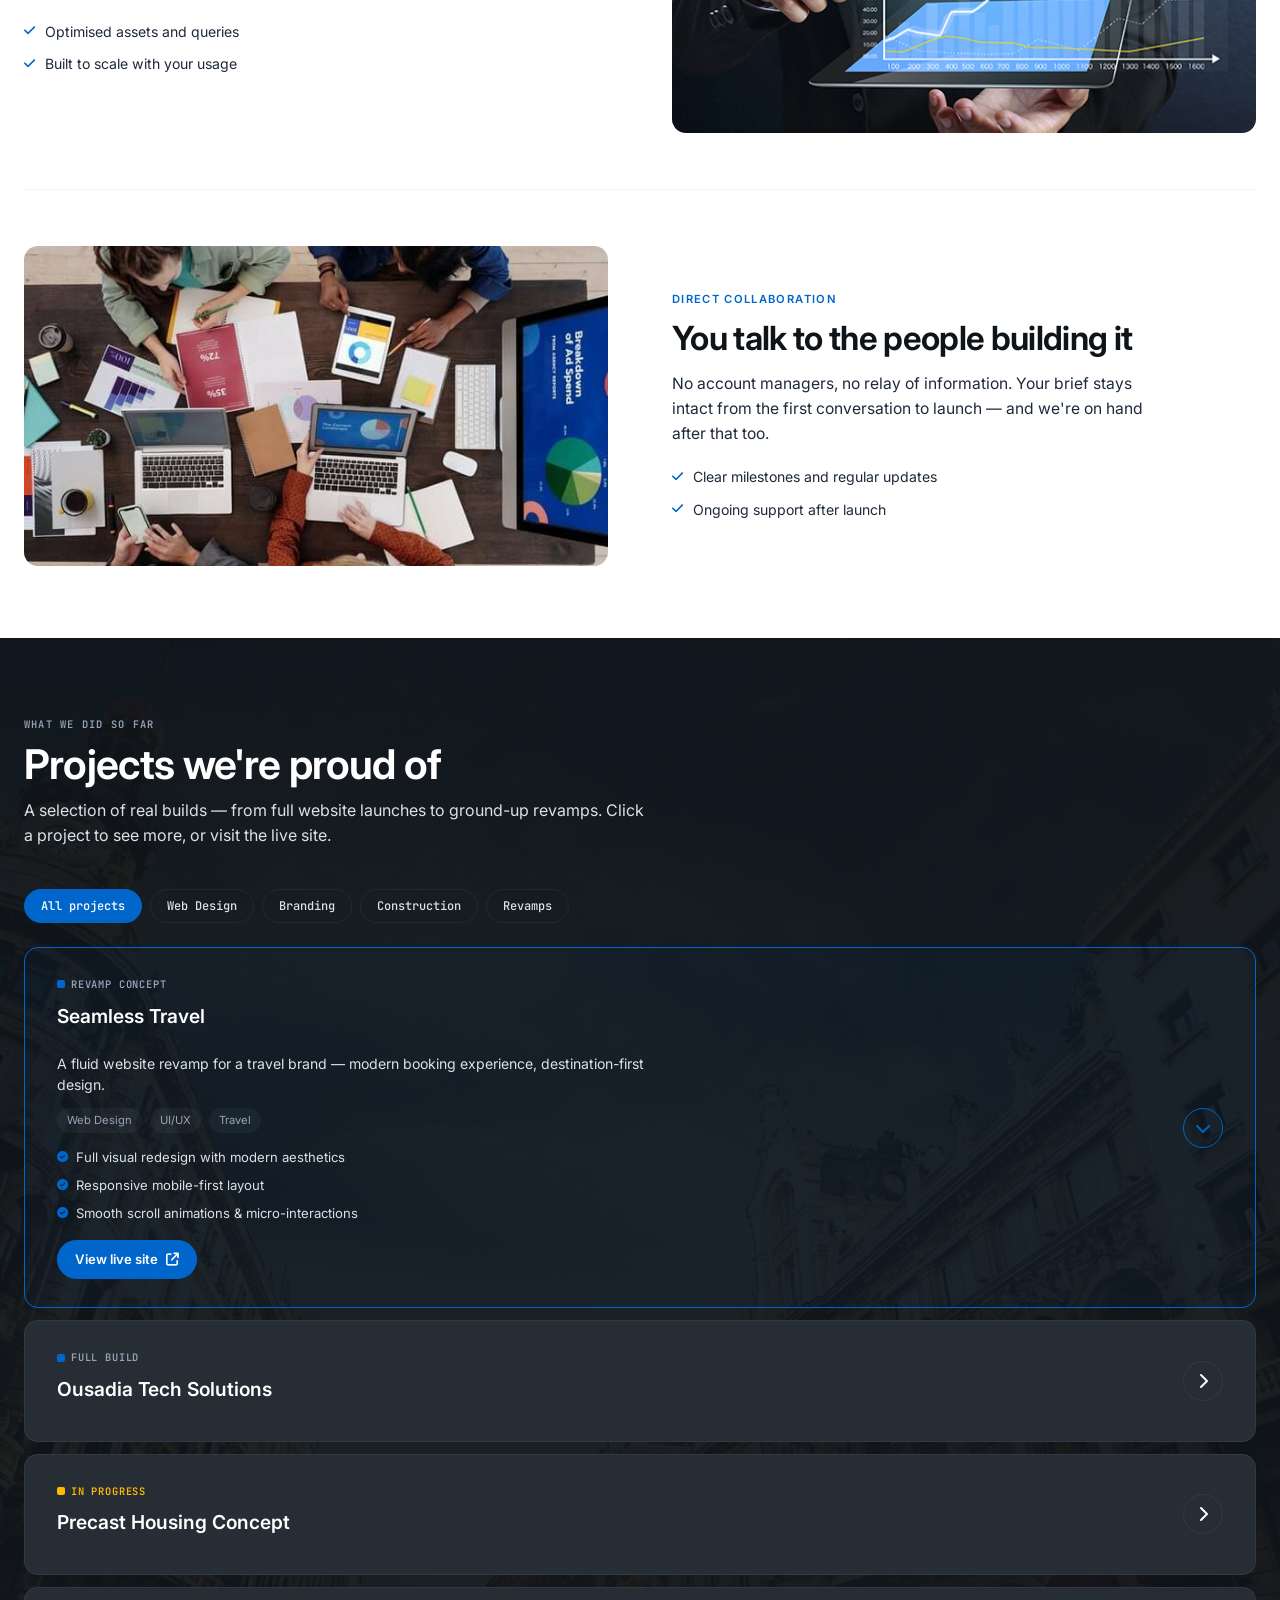
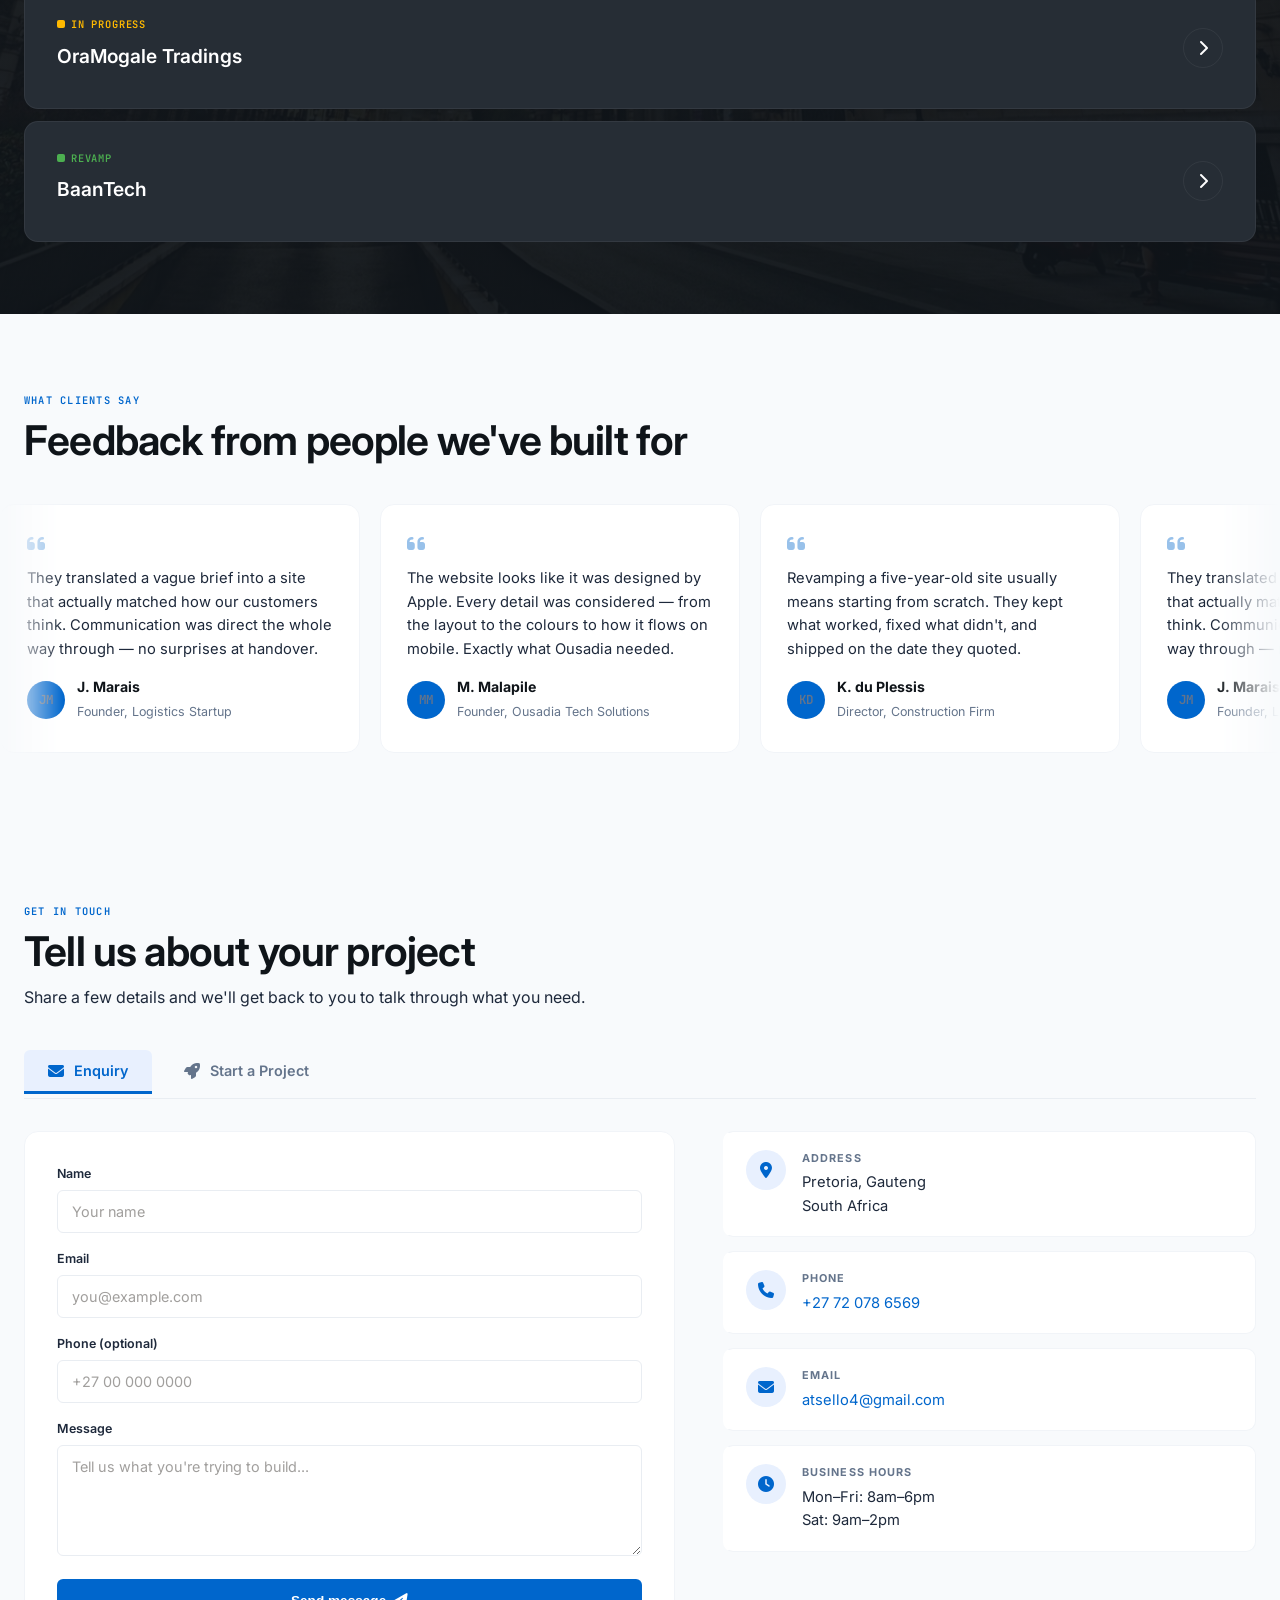
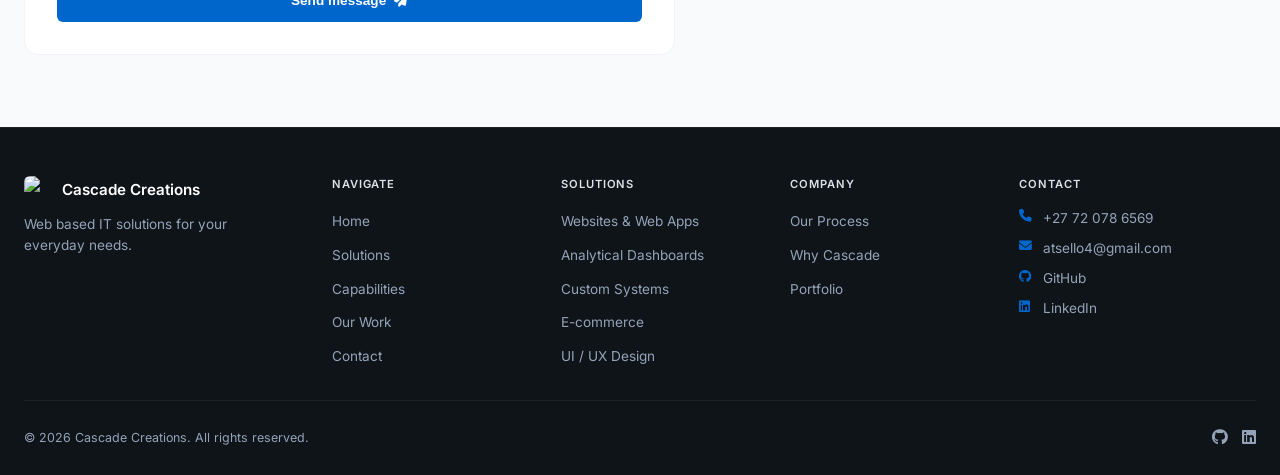
==== commit 247c6f51: "few UI changes" ====
--- a/index.html
+++ b/index.html
@@ -322,54 +322,6 @@
 
                 </div>
 
-                <div class="hero-controls">
-                    <button class="hero-arrow" id="heroPrev"
-                        aria-label="Previous slide"><i
-                            class="fas fa-chevron-left"></i></button>
-
-                    <div class="hero-dots" id="heroDots">
-                        <button class="hero-dot is-active" data-goto="0"
-                            aria-label="Go to slide 1"></button>
-                        <button class="hero-dot" data-goto="1"
-                            aria-label="Go to slide 2"></button>
-                        <button class="hero-dot" data-goto="2"
-                            aria-label="Go to slide 3"></button>
-                    </div>
-                    <button class="hero-arrow" id="heroNext"
-                        aria-label="Next slide"><i
-                            class="fas fa-chevron-right"></i></button>
-                </div>
-            </section>
-
-            <!-- ============ QUICK LINKS ROW ============ -->
-            <section class="quicklinks">
-                <div class="container">
-                    <div class="quicklinks-grid">
-                        <a href="#solutions" class="quicklink">
-                            <span class="quicklink-icon"><i
-                                    class="fas fa-laptop-code"
-                                    aria-hidden="true"></i></span>
-                            <span>Websites</span>
-                        </a>
-                        <a href="#solutions" class="quicklink">
-                            <span class="quicklink-icon"><i
-                                    class="fas fa-chart-line"
-                                    aria-hidden="true"></i></span>
-                            <span>Dashboards</span>
-                        </a>
-                        <a href="#solutions" class="quicklink">
-                            <span class="quicklink-icon"><i class="fas fa-gears"
-                                    aria-hidden="true"></i></span>
-                            <span>Custom Systems</span>
-                        </a>
-                        <a href="#contact" class="quicklink">
-                            <span class="quicklink-icon"><i
-                                    class="fas fa-comment-dollar"
-                                    aria-hidden="true"></i></span>
-                            <span>Get a Quote</span>
-                        </a>
-                    </div>
-                </div>
             </section>
 
             <!-- ============ SOLUTIONS CAROUSEL ============ -->
@@ -387,8 +339,8 @@
                             project <i class="fas fa-arrow-right"></i></a>
                     </div>
 
-                    <div class="solutions-track" id="solutionsTrack">
-                        <div class="solution-card">
+                    <div class="solutions-track"  id="solutionsTrack">
+                        <div class="solution-card" data-aod data-aod-dir ="up-scale" data-aod-delay="0">
                             <div class="solution-visual sv-1">
                                 <div
                                     class="browser-chrome"><span></span><span></span><span></span></div>
@@ -411,7 +363,7 @@
                             </div>
                         </div>
 
-                        <div class="solution-card">
+                        <div class="solution-card" data-aod data-aod-dir ="up-scale" data-aod-delay="100">
                             <div class="solution-visual sv-5">
                                 <div
                                     class="browser-chrome"><span></span><span></span><span></span></div>
@@ -434,7 +386,7 @@
                             </div>
                         </div>
 
-                        <div class="solution-card">
+                        <div class="solution-card" data-aod data-aod-dir ="up-scale" data-aod-delay="200">
                             <div class="solution-visual sv-3">
                                 <div
                                     class="browser-chrome"><span></span><span></span><span></span></div>
@@ -455,7 +407,7 @@
                             </div>
                         </div>
 
-                        <div class="solution-card">
+                        <div class="solution-card" data-aod data-aod-dir ="up-scale" data-aod-delay="0">
                             <div class="solution-visual sv-2">
                                 <div
                                     class="browser-chrome"><span></span><span></span><span></span></div>
@@ -476,7 +428,7 @@
                             </div>
                         </div>
 
-                        <div class="solution-card">
+                        <div class="solution-card" data-aod data-aod-dir ="up-scale" data-aod-delay="80">
                             <div class="solution-visual sv-4">
                                 <div
                                     class="browser-chrome"><span></span><span></span><span></span></div>
@@ -654,6 +606,21 @@
                 </div>
             </section>
 
+            <!-- ============ CTA BAND ============ -->
+            <section class="cta-band">
+                <div class="container">
+                    <h2>Have a project in mind?</h2>
+                    <p>Tell us what you're trying to build — we'll help you
+                        figure out how to get there.</p>
+                    <div class="cta-actions">
+                        <a href="#contact" class="btn btn-primary">Get in
+                            touch</a>
+                        <a href="#work" class="btn btn-outline-light">View our
+                            work</a>
+                    </div>
+                </div>
+            </section>
+
             <!-- ============ WHY US — FEATURE ROWS ============ -->
             <section id="why-us" class="features-section">
                 <div class="container">
@@ -664,7 +631,7 @@
                             time</h2>
                     </div>
 
-                    <div class="feature-row" data-aod>
+                    <div class="feature-row" data-aod data-aod-dir="left">
                         <div class="feature-visual fv-1"><img
                                 src="imgs/webdesign.webp" alt="Design"
                                 width="560" height="420"
@@ -688,7 +655,7 @@
                         </div>
                     </div>
 
-                    <div class="feature-row reverse" data-aod>
+                    <div class="feature-row reverse" data-aod data-aod-dir="right">
                         <div class="feature-visual fv-2"><img
                                 src="imgs/webperfomanca.png" alt="Performance"
                                 width="560" height="420"
@@ -887,7 +854,8 @@
                         </div>
 
                         <div class="work-banner" tabindex="0" role="button"
-                            aria-expanded="false" data-bg="imgs/herosectionimg.jpg"
+                            aria-expanded="false"
+                            data-bg="imgs/herosectionimg.jpg"
                             data-category="construction">
                             <div class="work-banner-main">
                                 <span
@@ -988,7 +956,7 @@
             <!-- ============ TESTIMONIALS ============ -->
             <section class="testimonials-section">
                 <div class="container">
-                     <div class="section-header" data-aod>
+                    <div class="section-header" data-aod>
                         <span class="section-eyebrow">What clients say</span>
                         <h2 class="section-title">Feedback from people we've
                             built for</h2>
@@ -1087,21 +1055,6 @@
                                 </div>
                             </div>
                         </div>
-                    </div>
-                </div>
-            </section>
-
-            <!-- ============ CTA BAND ============ -->
-            <section class="cta-band">
-                <div class="container">
-                    <h2>Have a project in mind?</h2>
-                    <p>Tell us what you're trying to build — we'll help you
-                        figure out how to get there.</p>
-                    <div class="cta-actions">
-                        <a href="#contact" class="btn btn-primary">Get in
-                            touch</a>
-                        <a href="#work" class="btn btn-outline-light">View our
-                            work</a>
                     </div>
                 </div>
             </section>
--- a/styles.css
+++ b/styles.css
@@ -190,7 +190,7 @@
 }
 
 /* =========================================================
-   FLOATING CTA
+   FLOATING CTA - Balloon Animation
    ========================================================= */
 .floating-cta {
     position: fixed;
@@ -206,21 +206,106 @@
     border-radius: 999px;
     font-weight: 600;
     font-size: 0.85rem;
-    box-shadow: 0 8px 32px rgba(0, 102, 204, 0.35);
-    transition: all var(--med);
+    
     text-decoration: none;
-}
+    
+    /* Hidden by default */
+    opacity: 0;
+    transform: scale(0) translateY(30px);
+    pointer-events: none;
+    transition: all 0.6s cubic-bezier(0.34, 1.56, 0.64, 1);
+    
+    /* Balloon string effect - subtle shadow underneath */
+    filter: drop-shadow(0 8px 24px rgba(0, 102, 204, 0.3));
+}
+
+/* Visible state - inflated balloon */
+.floating-cta.visible {
+    opacity: 1;
+    transform: scale(1) translateY(0);
+    pointer-events: auto;
+}
+
+/* Balloon inflating animation - extra pop effect */
+.floating-cta.visible.inflate {
+    animation: balloonInflate 0.8s cubic-bezier(0.34, 1.56, 0.64, 1) forwards;
+}
+
+@keyframes balloonInflate {
+    0% {
+        opacity: 0;
+        transform: scale(0) translateY(30px);
+    }
+    30% {
+        opacity: 0.5;
+        transform: scale(1.3) translateY(-10px);
+        box-shadow: 0 16px 48px rgba(0, 102, 204, 0.5);
+    }
+    50% {
+        transform: scale(0.9) translateY(5px);
+    }
+    70% {
+        transform: scale(1.08) translateY(-3px);
+    }
+    100% {
+        opacity: 1;
+        transform: scale(1) translateY(0);
+        box-shadow: 0 8px 32px rgba(0, 102, 204, 0.35);
+    }
+}
+
+/* Balloon subtle float animation after appearing */
+.floating-cta.visible {
+    animation: balloonFloat 3s ease-in-out infinite;
+}
+
+@keyframes balloonFloat {
+    0%, 100% {
+        transform: translateY(0) scale(1);
+    }
+    50% {
+        transform: translateY(-6px) scale(1.02);
+    }
+}
+
+/* Balloon string effect - a subtle line underneath */
+.floating-cta::before {
+    content: '';
+    position: absolute;
+    bottom: -20px;
+    left: 50%;
+    width: 2px;
+    height: 0;
+    background: linear-gradient(180deg, rgba(0, 102, 204, 0.3), transparent);
+    transform: translateX(-50%);
+    transition: height 0.8s ease;
+    border-radius: 1px;
+}
+
+.floating-cta.visible::before {
+    height: 20px;
+}
+
+/* Hover effects */
 .floating-cta:hover {
-    transform: translateY(-3px) scale(1.02);
-    box-shadow: 0 12px 40px rgba(0, 102, 204, 0.45);
-    color: #fff;
-}
+    transform: translateY(-4px) scale(1.04) !important;
+    box-shadow: 0 16px 48px rgba(0, 102, 204, 0.4);
+}
+
 .floating-cta i {
     font-size: 1rem;
-}
+    transition: transform 0.3s ease;
+}
+
+.floating-cta:hover i {
+    transform: rotate(-8deg) scale(1.1);
+}
+
 .floating-cta span {
     display: inline;
 }
+
+/* Mobile responsive */
 @media (max-width: 640px) {
     .floating-cta {
         bottom: 20px;
@@ -236,51 +321,100 @@
     }
 }
 
+/* Balloon bobbing animation */
+.floating-cta.visible {
+    animation: balloonBob 3s ease-in-out infinite 1s;
+}
+
+@keyframes balloonBob {
+    0%, 100% {
+        transform: translateY(0) rotate(0deg);
+    }
+    25% {
+        transform: translateY(-8px) rotate(-1deg);
+    }
+    75% {
+        transform: translateY(-4px) rotate(1deg);
+    }
+}
+
 /* =========================================================
-   NAVIGATION - Clean, crisp
+   NAVIGATION
    ========================================================= */
 .navbar {
     position: fixed;
     top: 0;
     left: 0;
     right: 0;
+    background: transparent;
+    backdrop-filter: blur(0px);
+    -webkit-backdrop-filter: blur(0px);
+    z-index: 1000;
+    transition: all 0.3s ease;
+    border-bottom: 1px solid transparent;
+    padding: 0;
+    height: 60px;
+}
+
+/* When scrolled, it becomes solid white with blur */
+.navbar.scrolled {
     background: rgba(255, 255, 255, 0.92);
     backdrop-filter: blur(12px);
     -webkit-backdrop-filter: blur(12px);
-    z-index: 1000;
-    transition: all var(--fast);
-    border-bottom: 1px solid transparent;
-    padding: 0;
-    height: 60px;
-}
-.navbar.scrolled {
-    background: rgba(255, 255, 255, 0.96);
     border-bottom: 1px solid var(--line);
 }
+
 .navbar .container {
     display: flex;
     align-items: center;
     justify-content: space-between;
     height: 60px;
 }
+
 .navbar-brand {
     display: flex;
     align-items: center;
     gap: 10px;
     text-decoration: none;
-}
+    transition: opacity 0.2s ease, transform 0.2s ease;
+}
+.navbar-brand:hover {
+    opacity: 0.85;
+    transform: scale(1.02);
+}
+
 .navbar-logo {
     height: 30px;
     width: 30px;
     border-radius: 6px;
     object-fit: cover;
-}
+    transition: filter 0.3s ease;
+}
+
+/* Logo - white when transparent, normal when scrolled */
+.navbar:not(.scrolled) .navbar-logo {
+    filter: brightness(0) invert(1);
+}
+.navbar.scrolled .navbar-logo {
+    filter: none;
+}
+
 .navlogoname {
     font-weight: 600;
     font-size: 0.95rem;
     color: var(--ink);
     letter-spacing: -0.01em;
-}
+    transition: color 0.3s ease;
+}
+
+/* Brand text - white when transparent, dark when scrolled */
+.navbar:not(.scrolled) .navlogoname {
+    color: #ffffff;
+}
+.navbar.scrolled .navlogoname {
+    color: var(--ink);
+}
+
 .navbar-nav-list {
     display: flex;
     align-items: center;
@@ -289,6 +423,7 @@
     margin: 0;
     padding: 0;
 }
+
 .nav-link {
     font-size: 0.8rem;
     font-weight: 500;
@@ -299,24 +434,48 @@
     text-decoration: none;
     display: block;
 }
-.nav-link:hover {
+
+/* Nav links - white when transparent, dark when scrolled */
+.navbar:not(.scrolled) .nav-link {
+    color: rgba(255, 255, 255, 0.85) !important;
+}
+.navbar:not(.scrolled) .nav-link:hover {
+    color: #ffffff !important;
+    background: rgba(255, 255, 255, 0.15);
+}
+.navbar:not(.scrolled) .nav-link.active {
+    color: #ffffff !important;
+    background: rgba(255, 255, 255, 0.2);
+}
+
+.navbar.scrolled .nav-link:hover {
     color: var(--ink) !important;
     background: var(--canvas);
 }
-.nav-link.active {
+.navbar.scrolled .nav-link.active {
     color: var(--primary) !important;
     background: var(--primary-tint);
 }
-.nav-cta {
+
+/* Nav CTA button - different when transparent */
+.navbar:not(.scrolled) .nav-cta {
+    background: rgba(255, 255, 255, 0.2);
+    color: #ffffff !important;
+    border: 1px solid rgba(255, 255, 255, 0.3);
+}
+.navbar:not(.scrolled) .nav-cta:hover,
+.navbar:not(.scrolled) .nav-cta.active {
+    background: rgba(255, 255, 255, 0.35);
+    color: #ffffff !important;
+}
+
+.navbar.scrolled .nav-cta {
     background: var(--primary);
     color: #fff !important;
-    padding: 8px 18px !important;
-    border-radius: 999px;
-    font-size: 0.78rem;
-    font-weight: 600;
-}
-.nav-cta:hover,
-.nav-cta.active {
+    border: none;
+}
+.navbar.scrolled .nav-cta:hover,
+.navbar.scrolled .nav-cta.active {
     background: var(--primary-dark) !important;
     color: #fff !important;
 }
@@ -336,6 +495,14 @@
     margin: 4px 0;
     transition: all var(--fast);
     border-radius: 1px;
+}
+
+/* Hamburger menu bars - white when transparent */
+.navbar:not(.scrolled) .navbar-toggler-bar {
+    background: #ffffff;
+}
+.navbar.scrolled .navbar-toggler-bar {
+    background: var(--ink);
 }
 
 @media (max-width: 991px) {
@@ -364,6 +531,33 @@
         opacity: 1;
         pointer-events: auto;
     }
+    
+    /* When mobile menu is open, revert link colors to dark */
+    .navbar-nav-list.open .nav-link {
+        color: var(--ink-soft) !important;
+    }
+    .navbar-nav-list.open .nav-link:hover {
+        background: var(--canvas);
+        color: var(--ink) !important;
+    }
+    .navbar-nav-list.open .nav-link.active {
+        color: var(--primary) !important;
+        background: var(--primary-tint);
+    }
+    .navbar-nav-list.open .nav-cta {
+        background: var(--primary);
+        color: #fff !important;
+        border: none;
+    }
+    .navbar-nav-list.open .nav-cta:hover {
+        background: var(--primary-dark) !important;
+    }
+    
+    /* Reset hamburger colors when menu is open */
+    .navbar-nav-list.open ~ .navbar-toggler .navbar-toggler-bar {
+        background: var(--ink);
+    }
+    
     .nav-link {
         padding: 12px 16px !important;
         font-size: 0.85rem;
@@ -389,6 +583,7 @@
     text-transform: uppercase;
     color: var(--primary);
     margin-bottom: 8px;
+    position: relative;
 }
 .section-title {
     font-family: var(--font-display);
@@ -452,7 +647,7 @@
    ========================================================= */
 .hero-carousel {
     position: relative;
-    margin-top: 60px;
+    margin-top: 0;
     padding: 0;
     overflow: hidden;
     background: var(--canvas);
@@ -460,14 +655,13 @@
 
 .hero-track {
     position: relative;
-    height: 680px;
-    padding-bottom: 56px;
+    height: 100vh;
     overflow: hidden;
 }
 
 .hero-slide {
     position: absolute;
-    inset: 0 0 56px 0;
+    inset: 0; /* Changed from 'inset: 0 0 56px 0' to just 'inset: 0' */
     display: flex;
     align-items: center;
     justify-content: flex-start;
@@ -731,8 +925,12 @@
     font-size: 0.8rem;
 }
 .hero-arrow:hover {
-    background: rgba(255, 255, 255, 0.15);
-    border-color: rgba(255, 255, 255, 0.5);
+    background: rgba(255, 255, 255, 0.22) !important;
+    border-color: rgba(255, 255, 255, 0.7) !important;
+    transform: scale(1.1);
+}
+.hero-arrow:active {
+    transform: scale(0.95);
 }
 .hero-dots {
     display: flex;
@@ -744,7 +942,7 @@
     height: 10px;
     border-radius: 50%;
     border: none;
-    background:  rgba(255, 255, 255, 0.5);
+    background: rgba(255, 255, 255, 0.5);
     cursor: pointer;
     transition: all var(--fast);
     padding: 0;
@@ -760,6 +958,20 @@
 }
 .hero-dot.is-active:hover {
     background: #ffffff;
+}
+
+/* Hero: auto-play progress bar on active dot */
+.hero-dot.is-active::after {
+    content: '';
+    position: absolute;
+    inset: 0;
+    border-radius: 5px;
+    background: rgba(255,255,255,0.4);
+    animation: dotProgress 5s linear forwards;
+}
+@keyframes dotProgress {
+    from { clip-path: inset(0 100% 0 0); }
+    to   { clip-path: inset(0 0% 0 0); }
 }
 
 @media (max-width: 1024px) {
@@ -935,14 +1147,18 @@
     overflow: hidden;
     display: flex;
     flex-direction: column;
-    transition: all var(--med);
+    transition: transform 0.25s var(--ease), box-shadow 0.25s var(--ease), border-color 0.25s ease;
     box-shadow: 0 2px 12px rgba(0, 0, 0, 0.04);
     border: 1px solid var(--line-soft);
 }
 .solution-card:hover {
-    transform: translateY(-4px);
-    box-shadow: 0 12px 32px rgba(0, 0, 0, 0.06);
-    border-color: var(--primary);
+    transform: translateY(-6px);
+    box-shadow: 0 20px 48px rgba(0, 102, 204, 0.10), 0 4px 12px rgba(0,0,0,0.06);
+    border-color: var(--primary) !important;
+}
+.solution-card:hover .solution-link {
+    color: var(--primary-dark);
+    gap: 10px;
 }
 .solution-visual {
     height: 200px;
@@ -1049,6 +1265,7 @@
     display: inline-flex;
     align-items: center;
     gap: 6px;
+    transition: gap 0.2s ease, color 0.2s ease;
 }
 .solution-link:hover {
     text-decoration: underline;
@@ -1100,7 +1317,7 @@
     position: relative;
     overflow: hidden;
     color: var(--ink);
-    transition: all var(--med);
+    transition: transform 0.25s var(--ease), box-shadow 0.25s var(--ease);
     background-size: cover;
     background-position: center;
     background-repeat: no-repeat;
@@ -1206,7 +1423,7 @@
 
 .mosaic-tile:hover {
     transform: translateY(-4px);
-    box-shadow: 0 16px 40px rgba(0, 0, 0, 0.15);
+    box-shadow: 0 16px 40px rgba(0, 102, 204, 0.10);
 }
 
 .mosaic-band {
@@ -1568,9 +1785,10 @@
 .github-card {
     background: var(--surface);
     border: 1px solid var(--line-soft);
+    border-left: 3px solid transparent !important;
     border-radius: var(--r-lg);
     padding: 20px 22px;
-    transition: all var(--fast);
+    transition: transform 0.22s var(--ease), border-color 0.22s ease, box-shadow 0.22s ease;
     text-decoration: none;
     color: inherit;
     display: flex;
@@ -1578,9 +1796,10 @@
     gap: 10px;
 }
 .github-card:hover {
-    border-color: var(--primary);
-    transform: translateY(-2px);
-    box-shadow: 0 4px 16px rgba(0, 0, 0, 0.04);
+    border-color: var(--primary) !important;
+    border-left-color: var(--primary) !important;
+    transform: translateY(-4px);
+    box-shadow: 0 12px 32px rgba(0, 102, 204, 0.10) !important;
 }
 .github-card-name {
     font-family: var(--font-mono);
@@ -2087,19 +2306,52 @@
     display: flex;
     gap: 20px;
     width: max-content;
-    animation: testimonial-scroll 32s linear infinite;
-}
+    animation: testimonial-scroll 40s linear infinite;
+}
+
+/* Pause animation on hover */
 .testimonial-marquee:hover .testimonial-track {
     animation-play-state: paused;
 }
+
+/* 
+   The infinite scroll works by:
+   1. Duplicating the testimonials in HTML (we have 2 sets)
+   2. Moving the track left by exactly 50% of its width
+   3. When it reaches the end, it seamlessly repeats because the 2nd set 
+      is a perfect duplicate of the 1st set
+*/
 @keyframes testimonial-scroll {
-    from {
+    0% {
         transform: translateX(0);
     }
-    to {
+    100% {
         transform: translateX(-50%);
     }
 }
+
+/* For reduced motion preference */
+@media (prefers-reduced-motion: reduce) {
+    .testimonial-track {
+        animation: none;
+    }
+    .testimonial-marquee {
+        -webkit-mask-image: none;
+        mask-image: none;
+        overflow-x: auto;
+    }
+    .testimonial-track {
+        flex-wrap: nowrap;
+        overflow-x: auto;
+        padding-bottom: 8px;
+        scroll-snap-type: x mandatory;
+    }
+    .testimonial-card {
+        scroll-snap-align: start;
+        flex-shrink: 0;
+    }
+}
+
 .testimonial-card {
     background: var(--surface);
     border: 1px solid var(--line-soft);
@@ -2110,12 +2362,14 @@
     gap: 14px;
     flex: 0 0 360px;
     width: 360px;
-}
-@media (prefers-reduced-motion: reduce) {
-    .testimonial-track {
-        animation: none;
-    }
-}
+    transition: transform 0.2s ease, box-shadow 0.2s ease;
+}
+
+.testimonial-card:hover {
+    transform: translateY(-4px);
+    box-shadow: 0 12px 32px rgba(0, 0, 0, 0.06);
+}
+
 .testimonial-mark {
     color: var(--primary);
     font-size: 1.3rem;
@@ -2258,11 +2512,18 @@
 .form-row textarea:focus {
     outline: none;
     border-color: var(--primary);
-    box-shadow: 0 0 0 3px var(--primary-tint);
+    box-shadow: 0 0 0 3px rgba(0, 102, 204, 0.15), 0 2px 8px rgba(0, 102, 204, 0.08);
+    background: #fafcff;
 }
 .form-row input::placeholder,
 .form-row textarea::placeholder {
     color: #a19f9d;
+}
+.form-row input.error,
+.form-row textarea.error {
+    border-color: var(--acc-red);
+    background: #fff8f8;
+    box-shadow: 0 0 0 3px rgba(198, 40, 40, 0.08);
 }
 .btn-submit {
     width: 100%;
@@ -2270,9 +2531,30 @@
     background: var(--primary);
     color: #fff;
     padding: 13px 22px;
+    position: relative;
+    overflow: hidden;
+    transition: background 0.2s ease, transform 0.15s ease, box-shadow 0.2s ease;
+}
+.btn-submit::after {
+    content: '';
+    position: absolute;
+    top: 0;
+    left: -100%;
+    width: 60%;
+    height: 100%;
+    background: linear-gradient(90deg, transparent, rgba(255,255,255,0.15), transparent);
+    transition: left 0.5s ease;
+}
+.btn-submit:hover::after {
+    left: 160%;
 }
 .btn-submit:hover {
     background: var(--primary-dark);
+    transform: translateY(-2px);
+    box-shadow: 0 8px 24px rgba(0, 102, 204, 0.30);
+}
+.btn-submit:active {
+    transform: translateY(0);
 }
 
 .contact-info-list {
@@ -2286,11 +2568,15 @@
     padding: 18px 20px;
     background: var(--surface);
     border: 1px solid var(--line-soft);
+    border-left: 3px solid transparent;
     border-radius: var(--r-md);
-    transition: all var(--fast);
+    transition: transform 0.2s var(--ease), border-color 0.2s ease, box-shadow 0.2s ease;
 }
 .contact-info-card:hover {
-    border-color: var(--primary);
+    transform: translateX(4px);
+    border-color: var(--primary) !important;
+    border-left-color: var(--primary) !important;
+    box-shadow: 0 4px 16px rgba(0, 102, 204, 0.08);
 }
 .contact-info-icon {
     width: 40px;
@@ -2621,8 +2907,22 @@
     color: var(--on-night-muted);
     text-decoration: none;
     transition: color var(--fast);
-}
-.footer ul a:hover {
+    position: relative;
+}
+.footer ul li a::after {
+    content: '';
+    position: absolute;
+    bottom: -1px;
+    left: 0;
+    width: 0;
+    height: 1px;
+    background: var(--primary);
+    transition: width 0.2s ease;
+}
+.footer ul li a:hover::after {
+    width: 100%;
+}
+.footer ul li a:hover {
     color: var(--primary);
 }
 .footer-contact-list li {
@@ -2704,6 +3004,83 @@
 [data-aod].aod-in {
     opacity: 1;
     transform: translate(0, 0);
+}
+/* =========================================================
+   ANIMATE ON DISPLAY - Enhanced with direction options
+   ========================================================= */
+
+/* Base animation styles */
+[data-aod] {
+    opacity: 0;
+    transition: opacity 0.7s cubic-bezier(0.25, 0.46, 0.45, 0.94), 
+                transform 0.7s cubic-bezier(0.25, 0.46, 0.45, 0.94);
+    will-change: opacity, transform;
+}
+
+/* Fade Up (default) */
+[data-aod].aod-in {
+    opacity: 1;
+    transform: translateY(0) scale(1);
+}
+
+[data-aod]:not(.aod-in) {
+    transform: translateY(30px);
+}
+
+/* Fade Left */
+[data-aod-dir="left"]:not(.aod-in) {
+    transform: translateX(-40px);
+}
+
+[data-aod-dir="left"].aod-in {
+    transform: translateX(0);
+}
+
+/* Fade Right */
+[data-aod-dir="right"]:not(.aod-in) {
+    transform: translateX(40px);
+}
+
+[data-aod-dir="right"].aod-in {
+    transform: translateX(0);
+}
+
+/* Scale */
+[data-aod-dir="scale"]:not(.aod-in) {
+    transform: scale(0.92);
+}
+
+[data-aod-dir="scale"].aod-in {
+    transform: scale(1);
+}
+
+/* Fade Up with Scale (subtle combo) */
+[data-aod-dir="up-scale"]:not(.aod-in) {
+    transform: translateY(30px) scale(0.96);
+}
+
+[data-aod-dir="up-scale"].aod-in {
+    transform: translateY(0) scale(1);
+}
+
+/* Stagger delays for child elements */
+[data-aod-delay="50"] { transition-delay: 0.05s; }
+[data-aod-delay="80"] { transition-delay: 0.08s; }
+[data-aod-delay="100"] { transition-delay: 0.1s; }
+[data-aod-delay="120"] { transition-delay: 0.12s; }
+[data-aod-delay="150"] { transition-delay: 0.15s; }
+[data-aod-delay="200"] { transition-delay: 0.2s; }
+[data-aod-delay="250"] { transition-delay: 0.25s; }
+[data-aod-delay="300"] { transition-delay: 0.3s; }
+[data-aod-delay="400"] { transition-delay: 0.4s; }
+
+/* Reduce motion preference */
+@media (prefers-reduced-motion: reduce) {
+    [data-aod] {
+        opacity: 1 !important;
+        transform: none !important;
+        transition: none !important;
+    }
 }
 
 /* =========================================================
@@ -2754,11 +3131,6 @@
 /* =========================================================
    ADDITIONAL ENHANCEMENTS
    ========================================================= */
-.form-row input.error,
-.form-row textarea.error {
-    border-color: #c62828;
-    box-shadow: 0 0 0 3px rgba(198, 40, 40, 0.12);
-}
 .field-error {
     display: block;
     color: #c62828;
@@ -2823,167 +3195,6 @@
 }
 
 /* =========================================================
-   UI ENHANCEMENTS — Added
-   ========================================================= */
-
-/* Hero: auto-play progress bar on active dot */
-.hero-dot.is-active::after {
-    content: '';
-    position: absolute;
-    inset: 0;
-    border-radius: 5px;
-    background: rgba(255,255,255,0.4);
-    animation: dotProgress 5s linear forwards;
-}
-@keyframes dotProgress {
-    from { clip-path: inset(0 100% 0 0); }
-    to   { clip-path: inset(0 0% 0 0); }
-}
-
-/* Hero arrow: stronger hover feedback */
-.hero-arrow:hover {
-    background: rgba(255, 255, 255, 0.22) !important;
-    border-color: rgba(255, 255, 255, 0.7) !important;
-    transform: scale(1.1);
-}
-.hero-arrow:active {
-    transform: scale(0.95);
-}
-
-/* Solution cards: more pronounced lift on hover */
-.solution-card {
-    transition: transform 0.25s var(--ease), box-shadow 0.25s var(--ease), border-color 0.25s ease;
-}
-.solution-card:hover {
-    transform: translateY(-6px);
-    box-shadow: 0 20px 48px rgba(0, 102, 204, 0.10), 0 4px 12px rgba(0,0,0,0.06);
-    border-color: var(--primary) !important;
-}
-.solution-card:hover .solution-link {
-    color: var(--primary-dark);
-    gap: 10px;
-}
-.solution-link {
-    transition: gap 0.2s ease, color 0.2s ease;
-}
-
-/* Mosaic tiles: subtle glow on hover */
-.mosaic-tile {
-    transition: transform 0.25s var(--ease), box-shadow 0.25s var(--ease);
-}
-.mosaic-tile:hover {
-    transform: translateY(-4px);
-    box-shadow: 0 16px 40px rgba(0, 102, 204, 0.10);
-}
-
-/* Contact info cards: left accent line on hover */
-.contact-info-card {
-    transition: transform 0.2s var(--ease), border-color 0.2s ease, box-shadow 0.2s ease;
-    border-left: 3px solid transparent;
-}
-.contact-info-card:hover {
-    transform: translateX(4px);
-    border-color: var(--primary) !important;
-    border-left-color: var(--primary) !important;
-    box-shadow: 0 4px 16px rgba(0, 102, 204, 0.08);
-}
-
-/* Form: glowing focus ring & input icon placeholder */
-.form-row input:focus,
-.form-row textarea:focus {
-    box-shadow: 0 0 0 3px rgba(0, 102, 204, 0.15), 0 2px 8px rgba(0, 102, 204, 0.08);
-    background: #fafcff;
-}
-.form-row input.error,
-.form-row textarea.error {
-    border-color: var(--acc-red);
-    background: #fff8f8;
-    box-shadow: 0 0 0 3px rgba(198, 40, 40, 0.08);
-}
-
-/* Submit button: shimmer on hover */
-.btn-submit {
-    position: relative;
-    overflow: hidden;
-    transition: background 0.2s ease, transform 0.15s ease, box-shadow 0.2s ease;
-}
-.btn-submit::after {
-    content: '';
-    position: absolute;
-    top: 0; left: -100%;
-    width: 60%;
-    height: 100%;
-    background: linear-gradient(90deg, transparent, rgba(255,255,255,0.15), transparent);
-    transition: left 0.5s ease;
-}
-.btn-submit:hover::after {
-    left: 160%;
-}
-.btn-submit:hover {
-    transform: translateY(-2px);
-    box-shadow: 0 8px 24px rgba(0, 102, 204, 0.30);
-}
-.btn-submit:active {
-    transform: translateY(0);
-}
-
-/* GitHub cards: lift + blue left border */
-.github-card {
-    transition: transform 0.22s var(--ease), border-color 0.22s ease, box-shadow 0.22s ease;
-    border-left: 3px solid transparent !important;
-}
-.github-card:hover {
-    transform: translateY(-4px);
-    border-left-color: var(--primary) !important;
-    box-shadow: 0 12px 32px rgba(0, 102, 204, 0.10) !important;
-}
-
-/* Section eyebrow: subtle underline pulse */
-.section-eyebrow {
-    position: relative;
-}
-
-/* Floating CTA: stronger pop */
-.floating-cta {
-    transition: transform 0.2s var(--ease), box-shadow 0.2s ease;
-}
-.floating-cta:hover {
-    transform: translateY(-4px) scale(1.04);
-    box-shadow: 0 16px 40px rgba(0, 102, 204, 0.30);
-}
-
-/* Nav brand: subtle scale on hover */
-.navbar-brand {
-    transition: opacity 0.2s ease, transform 0.2s ease;
-}
-.navbar-brand:hover {
-    opacity: 0.85;
-    transform: scale(1.02);
-}
-
-/* Footer links: smooth underline from left */
-.footer a {
-    position: relative;
-    transition: color 0.2s ease;
-}
-.footer ul li a::after {
-    content: '';
-    position: absolute;
-    bottom: -1px;
-    left: 0;
-    width: 0;
-    height: 1px;
-    background: var(--primary);
-    transition: width 0.2s ease;
-}
-.footer ul li a:hover::after {
-    width: 100%;
-}
-.footer ul li a:hover {
-    color: var(--primary);
-}
-
-/* =========================================================
    GREYED OUT OPTIONS STYLING
    ========================================================= */
 select option:disabled,
--- a/styles.css
+++ b/styles.css
@@ -190,7 +190,7 @@
 }
 
 /* =========================================================
-   FLOATING CTA
+   FLOATING CTA - Balloon Animation
    ========================================================= */
 .floating-cta {
     position: fixed;
@@ -206,21 +206,106 @@
     border-radius: 999px;
     font-weight: 600;
     font-size: 0.85rem;
-    box-shadow: 0 8px 32px rgba(0, 102, 204, 0.35);
-    transition: all var(--med);
+    
     text-decoration: none;
-}
+    
+    /* Hidden by default */
+    opacity: 0;
+    transform: scale(0) translateY(30px);
+    pointer-events: none;
+    transition: all 0.6s cubic-bezier(0.34, 1.56, 0.64, 1);
+    
+    /* Balloon string effect - subtle shadow underneath */
+    filter: drop-shadow(0 8px 24px rgba(0, 102, 204, 0.3));
+}
+
+/* Visible state - inflated balloon */
+.floating-cta.visible {
+    opacity: 1;
+    transform: scale(1) translateY(0);
+    pointer-events: auto;
+}
+
+/* Balloon inflating animation - extra pop effect */
+.floating-cta.visible.inflate {
+    animation: balloonInflate 0.8s cubic-bezier(0.34, 1.56, 0.64, 1) forwards;
+}
+
+@keyframes balloonInflate {
+    0% {
+        opacity: 0;
+        transform: scale(0) translateY(30px);
+    }
+    30% {
+        opacity: 0.5;
+        transform: scale(1.3) translateY(-10px);
+        box-shadow: 0 16px 48px rgba(0, 102, 204, 0.5);
+    }
+    50% {
+        transform: scale(0.9) translateY(5px);
+    }
+    70% {
+        transform: scale(1.08) translateY(-3px);
+    }
+    100% {
+        opacity: 1;
+        transform: scale(1) translateY(0);
+        box-shadow: 0 8px 32px rgba(0, 102, 204, 0.35);
+    }
+}
+
+/* Balloon subtle float animation after appearing */
+.floating-cta.visible {
+    animation: balloonFloat 3s ease-in-out infinite;
+}
+
+@keyframes balloonFloat {
+    0%, 100% {
+        transform: translateY(0) scale(1);
+    }
+    50% {
+        transform: translateY(-6px) scale(1.02);
+    }
+}
+
+/* Balloon string effect - a subtle line underneath */
+.floating-cta::before {
+    content: '';
+    position: absolute;
+    bottom: -20px;
+    left: 50%;
+    width: 2px;
+    height: 0;
+    background: linear-gradient(180deg, rgba(0, 102, 204, 0.3), transparent);
+    transform: translateX(-50%);
+    transition: height 0.8s ease;
+    border-radius: 1px;
+}
+
+.floating-cta.visible::before {
+    height: 20px;
+}
+
+/* Hover effects */
 .floating-cta:hover {
-    transform: translateY(-3px) scale(1.02);
-    box-shadow: 0 12px 40px rgba(0, 102, 204, 0.45);
-    color: #fff;
-}
+    transform: translateY(-4px) scale(1.04) !important;
+    box-shadow: 0 16px 48px rgba(0, 102, 204, 0.4);
+}
+
 .floating-cta i {
     font-size: 1rem;
-}
+    transition: transform 0.3s ease;
+}
+
+.floating-cta:hover i {
+    transform: rotate(-8deg) scale(1.1);
+}
+
 .floating-cta span {
     display: inline;
 }
+
+/* Mobile responsive */
 @media (max-width: 640px) {
     .floating-cta {
         bottom: 20px;
@@ -236,51 +321,100 @@
     }
 }
 
+/* Balloon bobbing animation */
+.floating-cta.visible {
+    animation: balloonBob 3s ease-in-out infinite 1s;
+}
+
+@keyframes balloonBob {
+    0%, 100% {
+        transform: translateY(0) rotate(0deg);
+    }
+    25% {
+        transform: translateY(-8px) rotate(-1deg);
+    }
+    75% {
+        transform: translateY(-4px) rotate(1deg);
+    }
+}
+
 /* =========================================================
-   NAVIGATION - Clean, crisp
+   NAVIGATION
    ========================================================= */
 .navbar {
     position: fixed;
     top: 0;
     left: 0;
     right: 0;
+    background: transparent;
+    backdrop-filter: blur(0px);
+    -webkit-backdrop-filter: blur(0px);
+    z-index: 1000;
+    transition: all 0.3s ease;
+    border-bottom: 1px solid transparent;
+    padding: 0;
+    height: 60px;
+}
+
+/* When scrolled, it becomes solid white with blur */
+.navbar.scrolled {
     background: rgba(255, 255, 255, 0.92);
     backdrop-filter: blur(12px);
     -webkit-backdrop-filter: blur(12px);
-    z-index: 1000;
-    transition: all var(--fast);
-    border-bottom: 1px solid transparent;
-    padding: 0;
-    height: 60px;
-}
-.navbar.scrolled {
-    background: rgba(255, 255, 255, 0.96);
     border-bottom: 1px solid var(--line);
 }
+
 .navbar .container {
     display: flex;
     align-items: center;
     justify-content: space-between;
     height: 60px;
 }
+
 .navbar-brand {
     display: flex;
     align-items: center;
     gap: 10px;
     text-decoration: none;
-}
+    transition: opacity 0.2s ease, transform 0.2s ease;
+}
+.navbar-brand:hover {
+    opacity: 0.85;
+    transform: scale(1.02);
+}
+
 .navbar-logo {
     height: 30px;
     width: 30px;
     border-radius: 6px;
     object-fit: cover;
-}
+    transition: filter 0.3s ease;
+}
+
+/* Logo - white when transparent, normal when scrolled */
+.navbar:not(.scrolled) .navbar-logo {
+    filter: brightness(0) invert(1);
+}
+.navbar.scrolled .navbar-logo {
+    filter: none;
+}
+
 .navlogoname {
     font-weight: 600;
     font-size: 0.95rem;
     color: var(--ink);
     letter-spacing: -0.01em;
-}
+    transition: color 0.3s ease;
+}
+
+/* Brand text - white when transparent, dark when scrolled */
+.navbar:not(.scrolled) .navlogoname {
+    color: #ffffff;
+}
+.navbar.scrolled .navlogoname {
+    color: var(--ink);
+}
+
 .navbar-nav-list {
     display: flex;
     align-items: center;
@@ -289,6 +423,7 @@
     margin: 0;
     padding: 0;
 }
+
 .nav-link {
     font-size: 0.8rem;
     font-weight: 500;
@@ -299,24 +434,48 @@
     text-decoration: none;
     display: block;
 }
-.nav-link:hover {
+
+/* Nav links - white when transparent, dark when scrolled */
+.navbar:not(.scrolled) .nav-link {
+    color: rgba(255, 255, 255, 0.85) !important;
+}
+.navbar:not(.scrolled) .nav-link:hover {
+    color: #ffffff !important;
+    background: rgba(255, 255, 255, 0.15);
+}
+.navbar:not(.scrolled) .nav-link.active {
+    color: #ffffff !important;
+    background: rgba(255, 255, 255, 0.2);
+}
+
+.navbar.scrolled .nav-link:hover {
     color: var(--ink) !important;
     background: var(--canvas);
 }
-.nav-link.active {
+.navbar.scrolled .nav-link.active {
     color: var(--primary) !important;
     background: var(--primary-tint);
 }
-.nav-cta {
+
+/* Nav CTA button - different when transparent */
+.navbar:not(.scrolled) .nav-cta {
+    background: rgba(255, 255, 255, 0.2);
+    color: #ffffff !important;
+    border: 1px solid rgba(255, 255, 255, 0.3);
+}
+.navbar:not(.scrolled) .nav-cta:hover,
+.navbar:not(.scrolled) .nav-cta.active {
+    background: rgba(255, 255, 255, 0.35);
+    color: #ffffff !important;
+}
+
+.navbar.scrolled .nav-cta {
     background: var(--primary);
     color: #fff !important;
-    padding: 8px 18px !important;
-    border-radius: 999px;
-    font-size: 0.78rem;
-    font-weight: 600;
-}
-.nav-cta:hover,
-.nav-cta.active {
+    border: none;
+}
+.navbar.scrolled .nav-cta:hover,
+.navbar.scrolled .nav-cta.active {
     background: var(--primary-dark) !important;
     color: #fff !important;
 }
@@ -336,6 +495,14 @@
     margin: 4px 0;
     transition: all var(--fast);
     border-radius: 1px;
+}
+
+/* Hamburger menu bars - white when transparent */
+.navbar:not(.scrolled) .navbar-toggler-bar {
+    background: #ffffff;
+}
+.navbar.scrolled .navbar-toggler-bar {
+    background: var(--ink);
 }
 
 @media (max-width: 991px) {
@@ -364,6 +531,33 @@
         opacity: 1;
         pointer-events: auto;
     }
+    
+    /* When mobile menu is open, revert link colors to dark */
+    .navbar-nav-list.open .nav-link {
+        color: var(--ink-soft) !important;
+    }
+    .navbar-nav-list.open .nav-link:hover {
+        background: var(--canvas);
+        color: var(--ink) !important;
+    }
+    .navbar-nav-list.open .nav-link.active {
+        color: var(--primary) !important;
+        background: var(--primary-tint);
+    }
+    .navbar-nav-list.open .nav-cta {
+        background: var(--primary);
+        color: #fff !important;
+        border: none;
+    }
+    .navbar-nav-list.open .nav-cta:hover {
+        background: var(--primary-dark) !important;
+    }
+    
+    /* Reset hamburger colors when menu is open */
+    .navbar-nav-list.open ~ .navbar-toggler .navbar-toggler-bar {
+        background: var(--ink);
+    }
+    
     .nav-link {
         padding: 12px 16px !important;
         font-size: 0.85rem;
@@ -389,6 +583,7 @@
     text-transform: uppercase;
     color: var(--primary);
     margin-bottom: 8px;
+    position: relative;
 }
 .section-title {
     font-family: var(--font-display);
@@ -452,7 +647,7 @@
    ========================================================= */
 .hero-carousel {
     position: relative;
-    margin-top: 60px;
+    margin-top: 0;
     padding: 0;
     overflow: hidden;
     background: var(--canvas);
@@ -460,14 +655,13 @@
 
 .hero-track {
     position: relative;
-    height: 680px;
-    padding-bottom: 56px;
+    height: 100vh;
     overflow: hidden;
 }
 
 .hero-slide {
     position: absolute;
-    inset: 0 0 56px 0;
+    inset: 0; /* Changed from 'inset: 0 0 56px 0' to just 'inset: 0' */
     display: flex;
     align-items: center;
     justify-content: flex-start;
@@ -731,8 +925,12 @@
     font-size: 0.8rem;
 }
 .hero-arrow:hover {
-    background: rgba(255, 255, 255, 0.15);
-    border-color: rgba(255, 255, 255, 0.5);
+    background: rgba(255, 255, 255, 0.22) !important;
+    border-color: rgba(255, 255, 255, 0.7) !important;
+    transform: scale(1.1);
+}
+.hero-arrow:active {
+    transform: scale(0.95);
 }
 .hero-dots {
     display: flex;
@@ -744,7 +942,7 @@
     height: 10px;
     border-radius: 50%;
     border: none;
-    background:  rgba(255, 255, 255, 0.5);
+    background: rgba(255, 255, 255, 0.5);
     cursor: pointer;
     transition: all var(--fast);
     padding: 0;
@@ -760,6 +958,20 @@
 }
 .hero-dot.is-active:hover {
     background: #ffffff;
+}
+
+/* Hero: auto-play progress bar on active dot */
+.hero-dot.is-active::after {
+    content: '';
+    position: absolute;
+    inset: 0;
+    border-radius: 5px;
+    background: rgba(255,255,255,0.4);
+    animation: dotProgress 5s linear forwards;
+}
+@keyframes dotProgress {
+    from { clip-path: inset(0 100% 0 0); }
+    to   { clip-path: inset(0 0% 0 0); }
 }
 
 @media (max-width: 1024px) {
@@ -935,14 +1147,18 @@
     overflow: hidden;
     display: flex;
     flex-direction: column;
-    transition: all var(--med);
+    transition: transform 0.25s var(--ease), box-shadow 0.25s var(--ease), border-color 0.25s ease;
     box-shadow: 0 2px 12px rgba(0, 0, 0, 0.04);
     border: 1px solid var(--line-soft);
 }
 .solution-card:hover {
-    transform: translateY(-4px);
-    box-shadow: 0 12px 32px rgba(0, 0, 0, 0.06);
-    border-color: var(--primary);
+    transform: translateY(-6px);
+    box-shadow: 0 20px 48px rgba(0, 102, 204, 0.10), 0 4px 12px rgba(0,0,0,0.06);
+    border-color: var(--primary) !important;
+}
+.solution-card:hover .solution-link {
+    color: var(--primary-dark);
+    gap: 10px;
 }
 .solution-visual {
     height: 200px;
@@ -1049,6 +1265,7 @@
     display: inline-flex;
     align-items: center;
     gap: 6px;
+    transition: gap 0.2s ease, color 0.2s ease;
 }
 .solution-link:hover {
     text-decoration: underline;
@@ -1100,7 +1317,7 @@
     position: relative;
     overflow: hidden;
     color: var(--ink);
-    transition: all var(--med);
+    transition: transform 0.25s var(--ease), box-shadow 0.25s var(--ease);
     background-size: cover;
     background-position: center;
     background-repeat: no-repeat;
@@ -1206,7 +1423,7 @@
 
 .mosaic-tile:hover {
     transform: translateY(-4px);
-    box-shadow: 0 16px 40px rgba(0, 0, 0, 0.15);
+    box-shadow: 0 16px 40px rgba(0, 102, 204, 0.10);
 }
 
 .mosaic-band {
@@ -1568,9 +1785,10 @@
 .github-card {
     background: var(--surface);
     border: 1px solid var(--line-soft);
+    border-left: 3px solid transparent !important;
     border-radius: var(--r-lg);
     padding: 20px 22px;
-    transition: all var(--fast);
+    transition: transform 0.22s var(--ease), border-color 0.22s ease, box-shadow 0.22s ease;
     text-decoration: none;
     color: inherit;
     display: flex;
@@ -1578,9 +1796,10 @@
     gap: 10px;
 }
 .github-card:hover {
-    border-color: var(--primary);
-    transform: translateY(-2px);
-    box-shadow: 0 4px 16px rgba(0, 0, 0, 0.04);
+    border-color: var(--primary) !important;
+    border-left-color: var(--primary) !important;
+    transform: translateY(-4px);
+    box-shadow: 0 12px 32px rgba(0, 102, 204, 0.10) !important;
 }
 .github-card-name {
     font-family: var(--font-mono);
@@ -2087,19 +2306,52 @@
     display: flex;
     gap: 20px;
     width: max-content;
-    animation: testimonial-scroll 32s linear infinite;
-}
+    animation: testimonial-scroll 40s linear infinite;
+}
+
+/* Pause animation on hover */
 .testimonial-marquee:hover .testimonial-track {
     animation-play-state: paused;
 }
+
+/* 
+   The infinite scroll works by:
+   1. Duplicating the testimonials in HTML (we have 2 sets)
+   2. Moving the track left by exactly 50% of its width
+   3. When it reaches the end, it seamlessly repeats because the 2nd set 
+      is a perfect duplicate of the 1st set
+*/
 @keyframes testimonial-scroll {
-    from {
+    0% {
         transform: translateX(0);
     }
-    to {
+    100% {
         transform: translateX(-50%);
     }
 }
+
+/* For reduced motion preference */
+@media (prefers-reduced-motion: reduce) {
+    .testimonial-track {
+        animation: none;
+    }
+    .testimonial-marquee {
+        -webkit-mask-image: none;
+        mask-image: none;
+        overflow-x: auto;
+    }
+    .testimonial-track {
+        flex-wrap: nowrap;
+        overflow-x: auto;
+        padding-bottom: 8px;
+        scroll-snap-type: x mandatory;
+    }
+    .testimonial-card {
+        scroll-snap-align: start;
+        flex-shrink: 0;
+    }
+}
+
 .testimonial-card {
     background: var(--surface);
     border: 1px solid var(--line-soft);
@@ -2110,12 +2362,14 @@
     gap: 14px;
     flex: 0 0 360px;
     width: 360px;
-}
-@media (prefers-reduced-motion: reduce) {
-    .testimonial-track {
-        animation: none;
-    }
-}
+    transition: transform 0.2s ease, box-shadow 0.2s ease;
+}
+
+.testimonial-card:hover {
+    transform: translateY(-4px);
+    box-shadow: 0 12px 32px rgba(0, 0, 0, 0.06);
+}
+
 .testimonial-mark {
     color: var(--primary);
     font-size: 1.3rem;
@@ -2258,11 +2512,18 @@
 .form-row textarea:focus {
     outline: none;
     border-color: var(--primary);
-    box-shadow: 0 0 0 3px var(--primary-tint);
+    box-shadow: 0 0 0 3px rgba(0, 102, 204, 0.15), 0 2px 8px rgba(0, 102, 204, 0.08);
+    background: #fafcff;
 }
 .form-row input::placeholder,
 .form-row textarea::placeholder {
     color: #a19f9d;
+}
+.form-row input.error,
+.form-row textarea.error {
+    border-color: var(--acc-red);
+    background: #fff8f8;
+    box-shadow: 0 0 0 3px rgba(198, 40, 40, 0.08);
 }
 .btn-submit {
     width: 100%;
@@ -2270,9 +2531,30 @@
     background: var(--primary);
     color: #fff;
     padding: 13px 22px;
+    position: relative;
+    overflow: hidden;
+    transition: background 0.2s ease, transform 0.15s ease, box-shadow 0.2s ease;
+}
+.btn-submit::after {
+    content: '';
+    position: absolute;
+    top: 0;
+    left: -100%;
+    width: 60%;
+    height: 100%;
+    background: linear-gradient(90deg, transparent, rgba(255,255,255,0.15), transparent);
+    transition: left 0.5s ease;
+}
+.btn-submit:hover::after {
+    left: 160%;
 }
 .btn-submit:hover {
     background: var(--primary-dark);
+    transform: translateY(-2px);
+    box-shadow: 0 8px 24px rgba(0, 102, 204, 0.30);
+}
+.btn-submit:active {
+    transform: translateY(0);
 }
 
 .contact-info-list {
@@ -2286,11 +2568,15 @@
     padding: 18px 20px;
     background: var(--surface);
     border: 1px solid var(--line-soft);
+    border-left: 3px solid transparent;
     border-radius: var(--r-md);
-    transition: all var(--fast);
+    transition: transform 0.2s var(--ease), border-color 0.2s ease, box-shadow 0.2s ease;
 }
 .contact-info-card:hover {
-    border-color: var(--primary);
+    transform: translateX(4px);
+    border-color: var(--primary) !important;
+    border-left-color: var(--primary) !important;
+    box-shadow: 0 4px 16px rgba(0, 102, 204, 0.08);
 }
 .contact-info-icon {
     width: 40px;
@@ -2621,8 +2907,22 @@
     color: var(--on-night-muted);
     text-decoration: none;
     transition: color var(--fast);
-}
-.footer ul a:hover {
+    position: relative;
+}
+.footer ul li a::after {
+    content: '';
+    position: absolute;
+    bottom: -1px;
+    left: 0;
+    width: 0;
+    height: 1px;
+    background: var(--primary);
+    transition: width 0.2s ease;
+}
+.footer ul li a:hover::after {
+    width: 100%;
+}
+.footer ul li a:hover {
     color: var(--primary);
 }
 .footer-contact-list li {
@@ -2704,6 +3004,83 @@
 [data-aod].aod-in {
     opacity: 1;
     transform: translate(0, 0);
+}
+/* =========================================================
+   ANIMATE ON DISPLAY - Enhanced with direction options
+   ========================================================= */
+
+/* Base animation styles */
+[data-aod] {
+    opacity: 0;
+    transition: opacity 0.7s cubic-bezier(0.25, 0.46, 0.45, 0.94), 
+                transform 0.7s cubic-bezier(0.25, 0.46, 0.45, 0.94);
+    will-change: opacity, transform;
+}
+
+/* Fade Up (default) */
+[data-aod].aod-in {
+    opacity: 1;
+    transform: translateY(0) scale(1);
+}
+
+[data-aod]:not(.aod-in) {
+    transform: translateY(30px);
+}
+
+/* Fade Left */
+[data-aod-dir="left"]:not(.aod-in) {
+    transform: translateX(-40px);
+}
+
+[data-aod-dir="left"].aod-in {
+    transform: translateX(0);
+}
+
+/* Fade Right */
+[data-aod-dir="right"]:not(.aod-in) {
+    transform: translateX(40px);
+}
+
+[data-aod-dir="right"].aod-in {
+    transform: translateX(0);
+}
+
+/* Scale */
+[data-aod-dir="scale"]:not(.aod-in) {
+    transform: scale(0.92);
+}
+
+[data-aod-dir="scale"].aod-in {
+    transform: scale(1);
+}
+
+/* Fade Up with Scale (subtle combo) */
+[data-aod-dir="up-scale"]:not(.aod-in) {
+    transform: translateY(30px) scale(0.96);
+}
+
+[data-aod-dir="up-scale"].aod-in {
+    transform: translateY(0) scale(1);
+}
+
+/* Stagger delays for child elements */
+[data-aod-delay="50"] { transition-delay: 0.05s; }
+[data-aod-delay="80"] { transition-delay: 0.08s; }
+[data-aod-delay="100"] { transition-delay: 0.1s; }
+[data-aod-delay="120"] { transition-delay: 0.12s; }
+[data-aod-delay="150"] { transition-delay: 0.15s; }
+[data-aod-delay="200"] { transition-delay: 0.2s; }
+[data-aod-delay="250"] { transition-delay: 0.25s; }
+[data-aod-delay="300"] { transition-delay: 0.3s; }
+[data-aod-delay="400"] { transition-delay: 0.4s; }
+
+/* Reduce motion preference */
+@media (prefers-reduced-motion: reduce) {
+    [data-aod] {
+        opacity: 1 !important;
+        transform: none !important;
+        transition: none !important;
+    }
 }
 
 /* =========================================================
@@ -2754,11 +3131,6 @@
 /* =========================================================
    ADDITIONAL ENHANCEMENTS
    ========================================================= */
-.form-row input.error,
-.form-row textarea.error {
-    border-color: #c62828;
-    box-shadow: 0 0 0 3px rgba(198, 40, 40, 0.12);
-}
 .field-error {
     display: block;
     color: #c62828;
@@ -2823,167 +3195,6 @@
 }
 
 /* =========================================================
-   UI ENHANCEMENTS — Added
-   ========================================================= */
-
-/* Hero: auto-play progress bar on active dot */
-.hero-dot.is-active::after {
-    content: '';
-    position: absolute;
-    inset: 0;
-    border-radius: 5px;
-    background: rgba(255,255,255,0.4);
-    animation: dotProgress 5s linear forwards;
-}
-@keyframes dotProgress {
-    from { clip-path: inset(0 100% 0 0); }
-    to   { clip-path: inset(0 0% 0 0); }
-}
-
-/* Hero arrow: stronger hover feedback */
-.hero-arrow:hover {
-    background: rgba(255, 255, 255, 0.22) !important;
-    border-color: rgba(255, 255, 255, 0.7) !important;
-    transform: scale(1.1);
-}
-.hero-arrow:active {
-    transform: scale(0.95);
-}
-
-/* Solution cards: more pronounced lift on hover */
-.solution-card {
-    transition: transform 0.25s var(--ease), box-shadow 0.25s var(--ease), border-color 0.25s ease;
-}
-.solution-card:hover {
-    transform: translateY(-6px);
-    box-shadow: 0 20px 48px rgba(0, 102, 204, 0.10), 0 4px 12px rgba(0,0,0,0.06);
-    border-color: var(--primary) !important;
-}
-.solution-card:hover .solution-link {
-    color: var(--primary-dark);
-    gap: 10px;
-}
-.solution-link {
-    transition: gap 0.2s ease, color 0.2s ease;
-}
-
-/* Mosaic tiles: subtle glow on hover */
-.mosaic-tile {
-    transition: transform 0.25s var(--ease), box-shadow 0.25s var(--ease);
-}
-.mosaic-tile:hover {
-    transform: translateY(-4px);
-    box-shadow: 0 16px 40px rgba(0, 102, 204, 0.10);
-}
-
-/* Contact info cards: left accent line on hover */
-.contact-info-card {
-    transition: transform 0.2s var(--ease), border-color 0.2s ease, box-shadow 0.2s ease;
-    border-left: 3px solid transparent;
-}
-.contact-info-card:hover {
-    transform: translateX(4px);
-    border-color: var(--primary) !important;
-    border-left-color: var(--primary) !important;
-    box-shadow: 0 4px 16px rgba(0, 102, 204, 0.08);
-}
-
-/* Form: glowing focus ring & input icon placeholder */
-.form-row input:focus,
-.form-row textarea:focus {
-    box-shadow: 0 0 0 3px rgba(0, 102, 204, 0.15), 0 2px 8px rgba(0, 102, 204, 0.08);
-    background: #fafcff;
-}
-.form-row input.error,
-.form-row textarea.error {
-    border-color: var(--acc-red);
-    background: #fff8f8;
-    box-shadow: 0 0 0 3px rgba(198, 40, 40, 0.08);
-}
-
-/* Submit button: shimmer on hover */
-.btn-submit {
-    position: relative;
-    overflow: hidden;
-    transition: background 0.2s ease, transform 0.15s ease, box-shadow 0.2s ease;
-}
-.btn-submit::after {
-    content: '';
-    position: absolute;
-    top: 0; left: -100%;
-    width: 60%;
-    height: 100%;
-    background: linear-gradient(90deg, transparent, rgba(255,255,255,0.15), transparent);
-    transition: left 0.5s ease;
-}
-.btn-submit:hover::after {
-    left: 160%;
-}
-.btn-submit:hover {
-    transform: translateY(-2px);
-    box-shadow: 0 8px 24px rgba(0, 102, 204, 0.30);
-}
-.btn-submit:active {
-    transform: translateY(0);
-}
-
-/* GitHub cards: lift + blue left border */
-.github-card {
-    transition: transform 0.22s var(--ease), border-color 0.22s ease, box-shadow 0.22s ease;
-    border-left: 3px solid transparent !important;
-}
-.github-card:hover {
-    transform: translateY(-4px);
-    border-left-color: var(--primary) !important;
-    box-shadow: 0 12px 32px rgba(0, 102, 204, 0.10) !important;
-}
-
-/* Section eyebrow: subtle underline pulse */
-.section-eyebrow {
-    position: relative;
-}
-
-/* Floating CTA: stronger pop */
-.floating-cta {
-    transition: transform 0.2s var(--ease), box-shadow 0.2s ease;
-}
-.floating-cta:hover {
-    transform: translateY(-4px) scale(1.04);
-    box-shadow: 0 16px 40px rgba(0, 102, 204, 0.30);
-}
-
-/* Nav brand: subtle scale on hover */
-.navbar-brand {
-    transition: opacity 0.2s ease, transform 0.2s ease;
-}
-.navbar-brand:hover {
-    opacity: 0.85;
-    transform: scale(1.02);
-}
-
-/* Footer links: smooth underline from left */
-.footer a {
-    position: relative;
-    transition: color 0.2s ease;
-}
-.footer ul li a::after {
-    content: '';
-    position: absolute;
-    bottom: -1px;
-    left: 0;
-    width: 0;
-    height: 1px;
-    background: var(--primary);
-    transition: width 0.2s ease;
-}
-.footer ul li a:hover::after {
-    width: 100%;
-}
-.footer ul li a:hover {
-    color: var(--primary);
-}
-
-/* =========================================================
    GREYED OUT OPTIONS STYLING
    ========================================================= */
 select option:disabled,
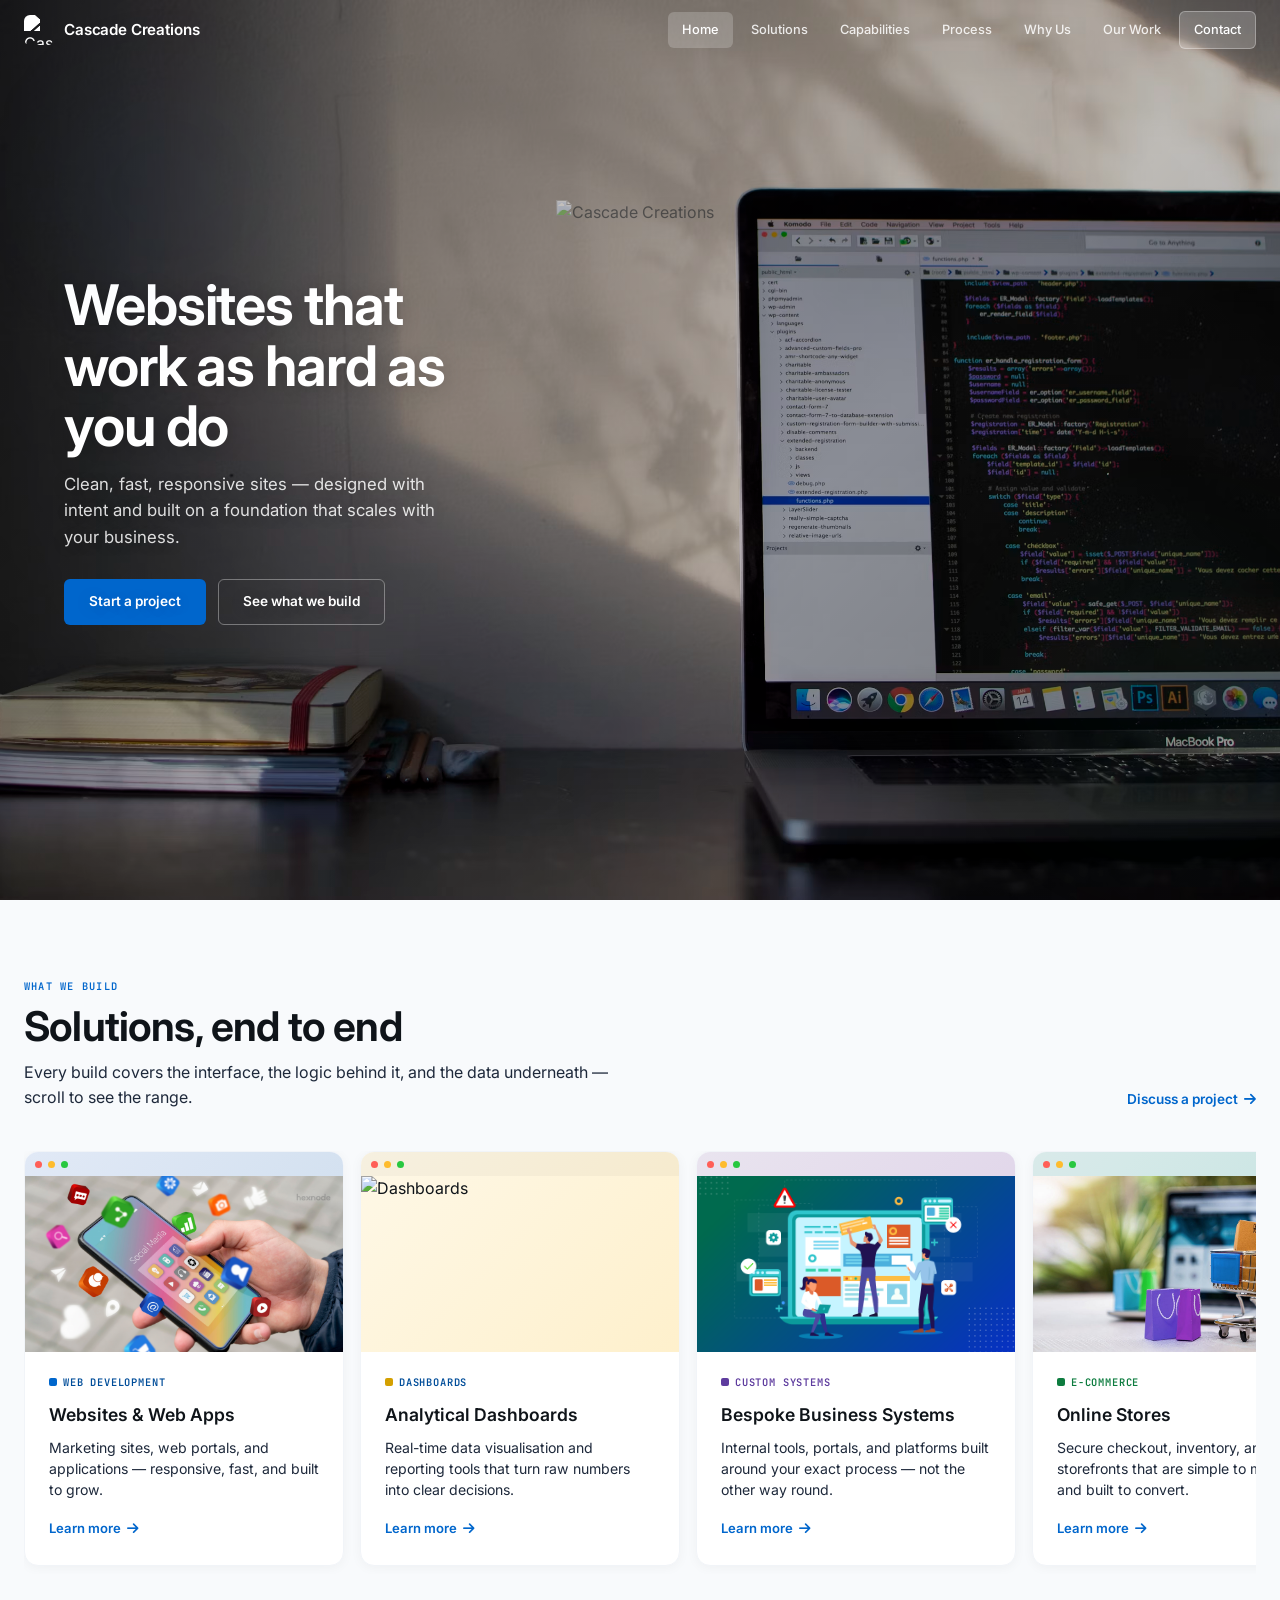
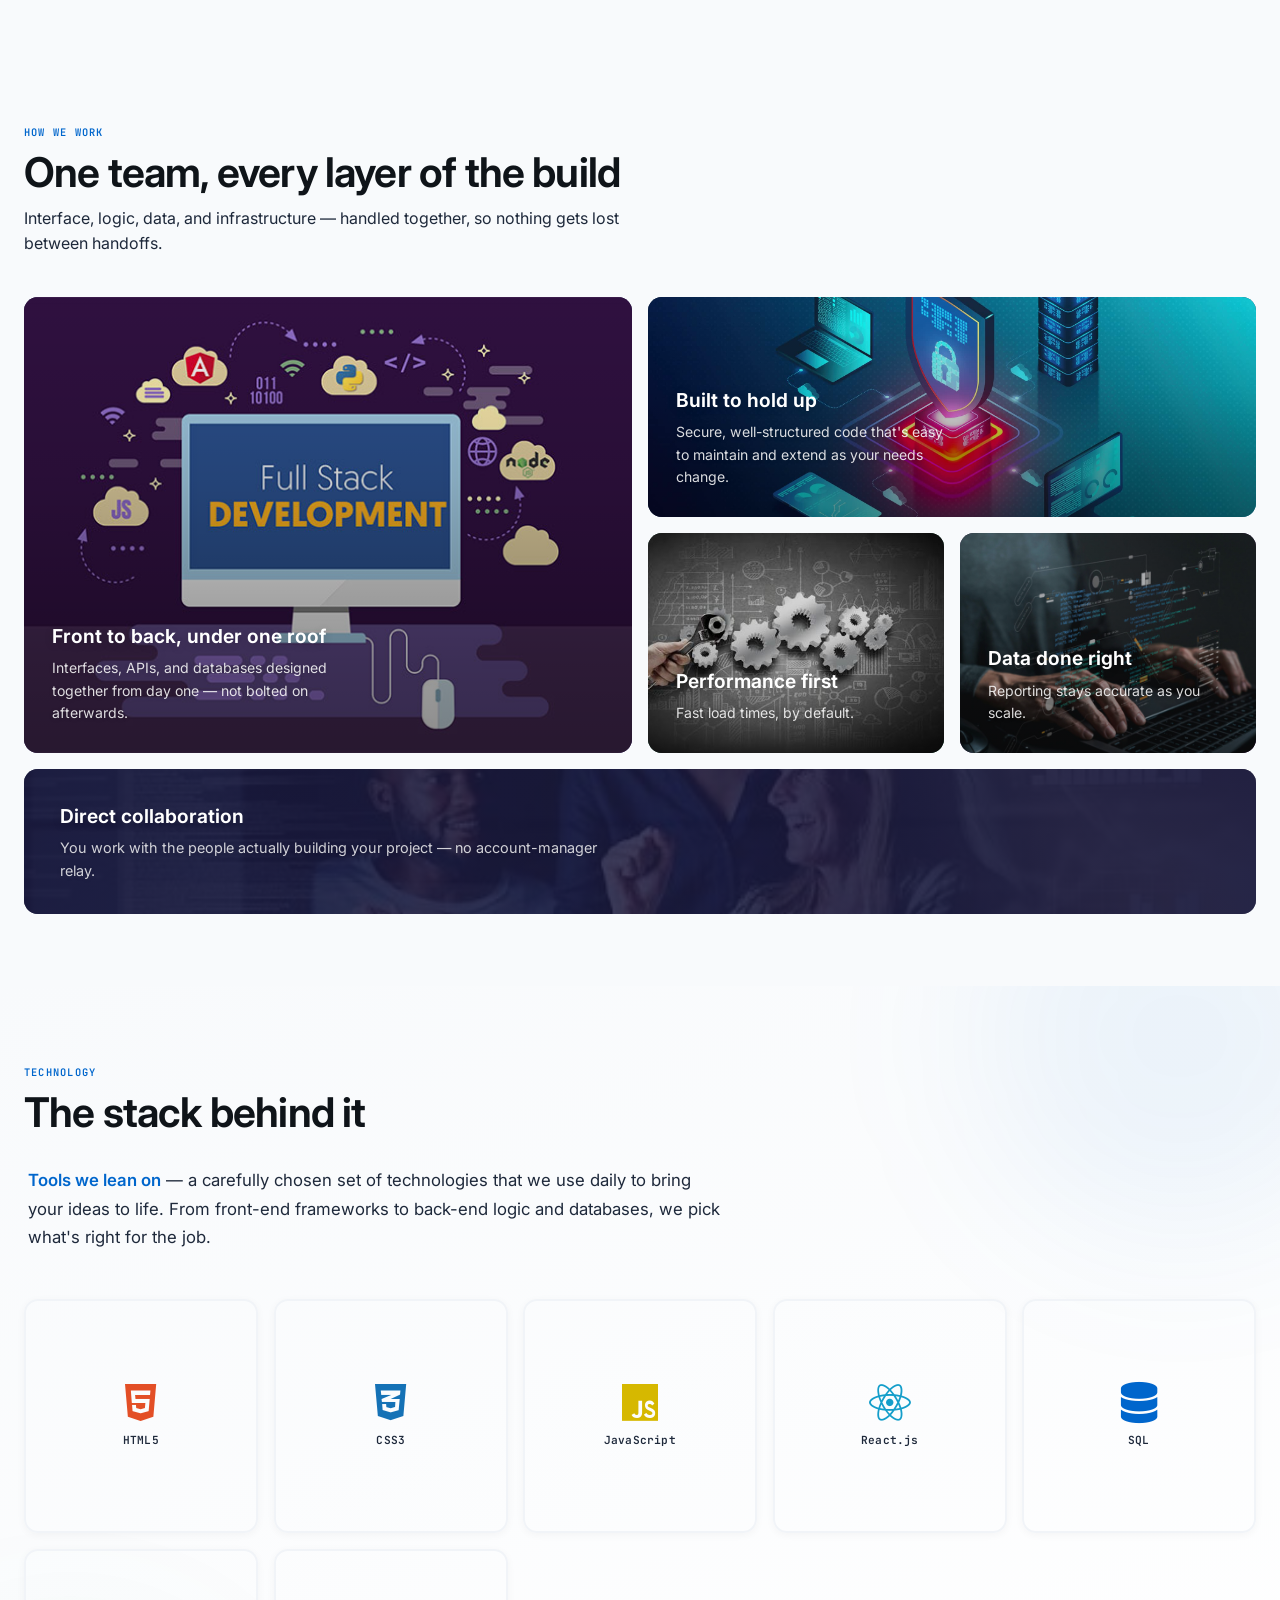
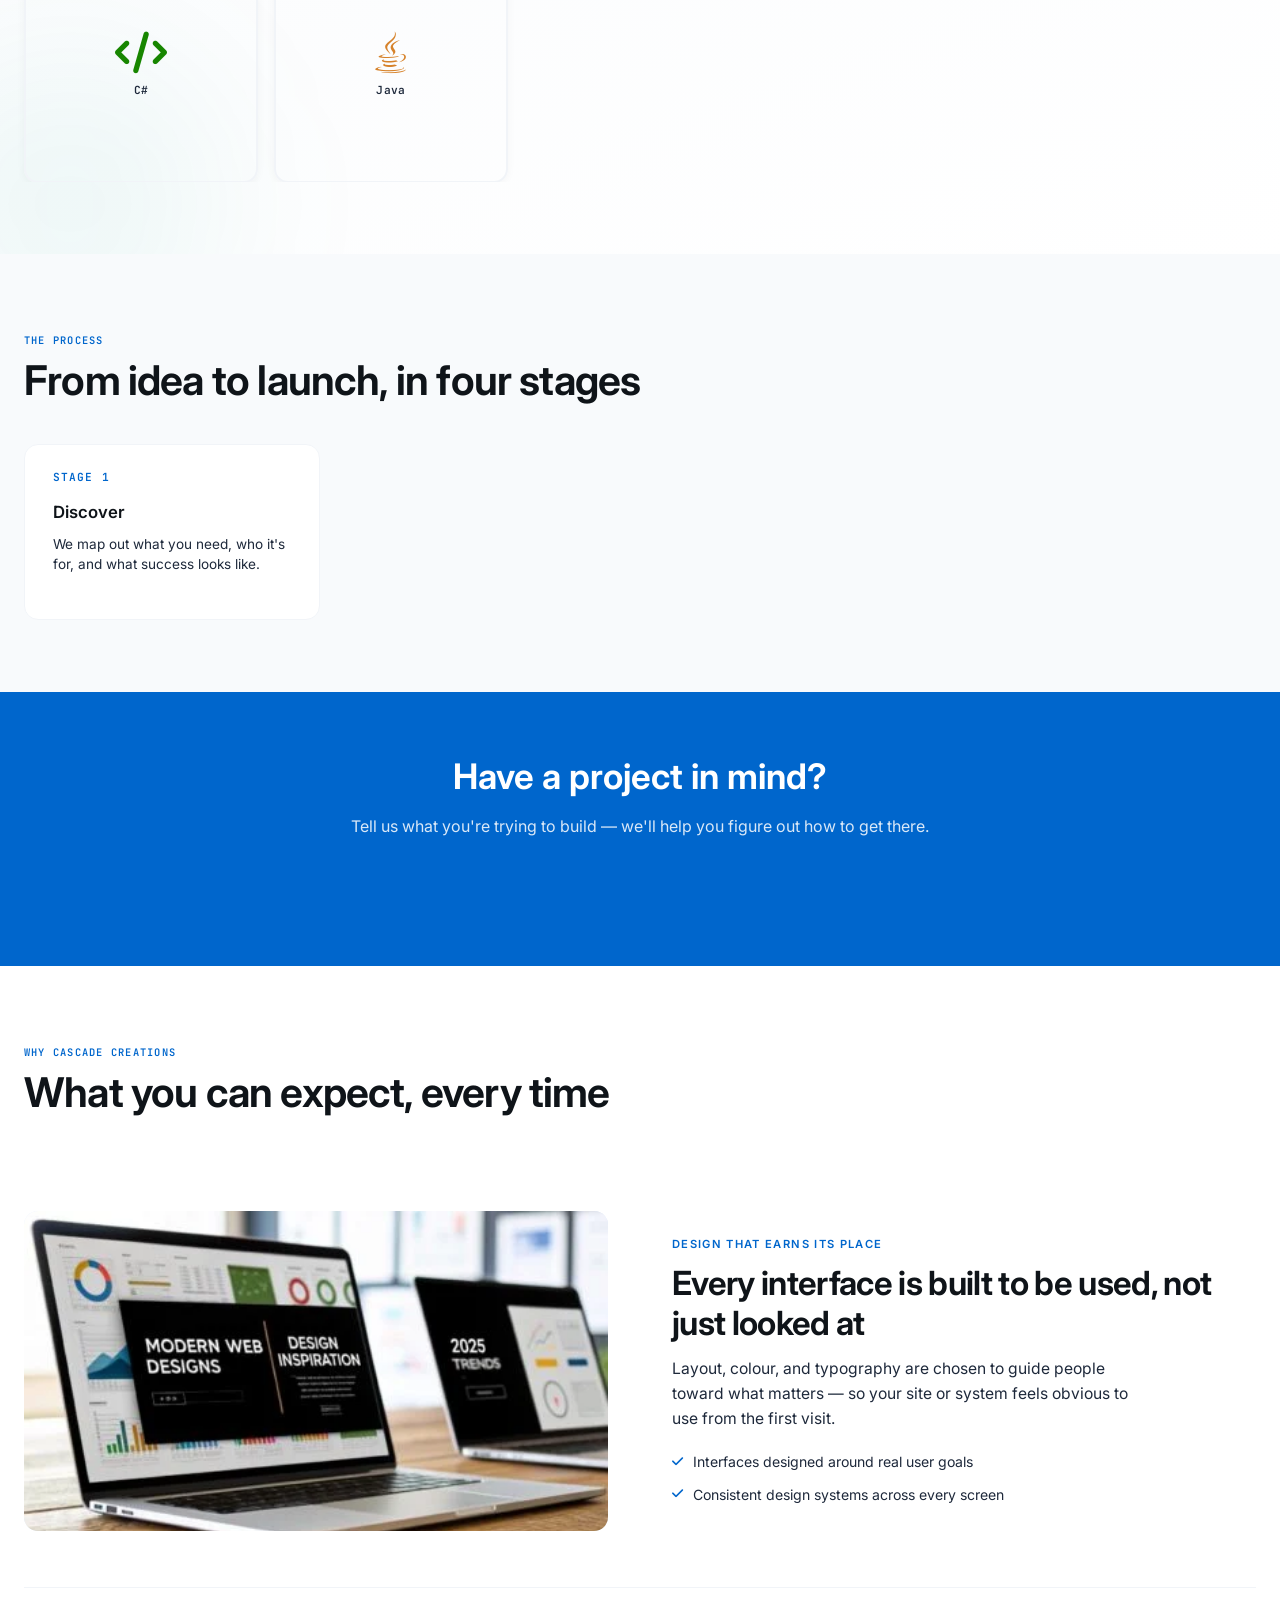
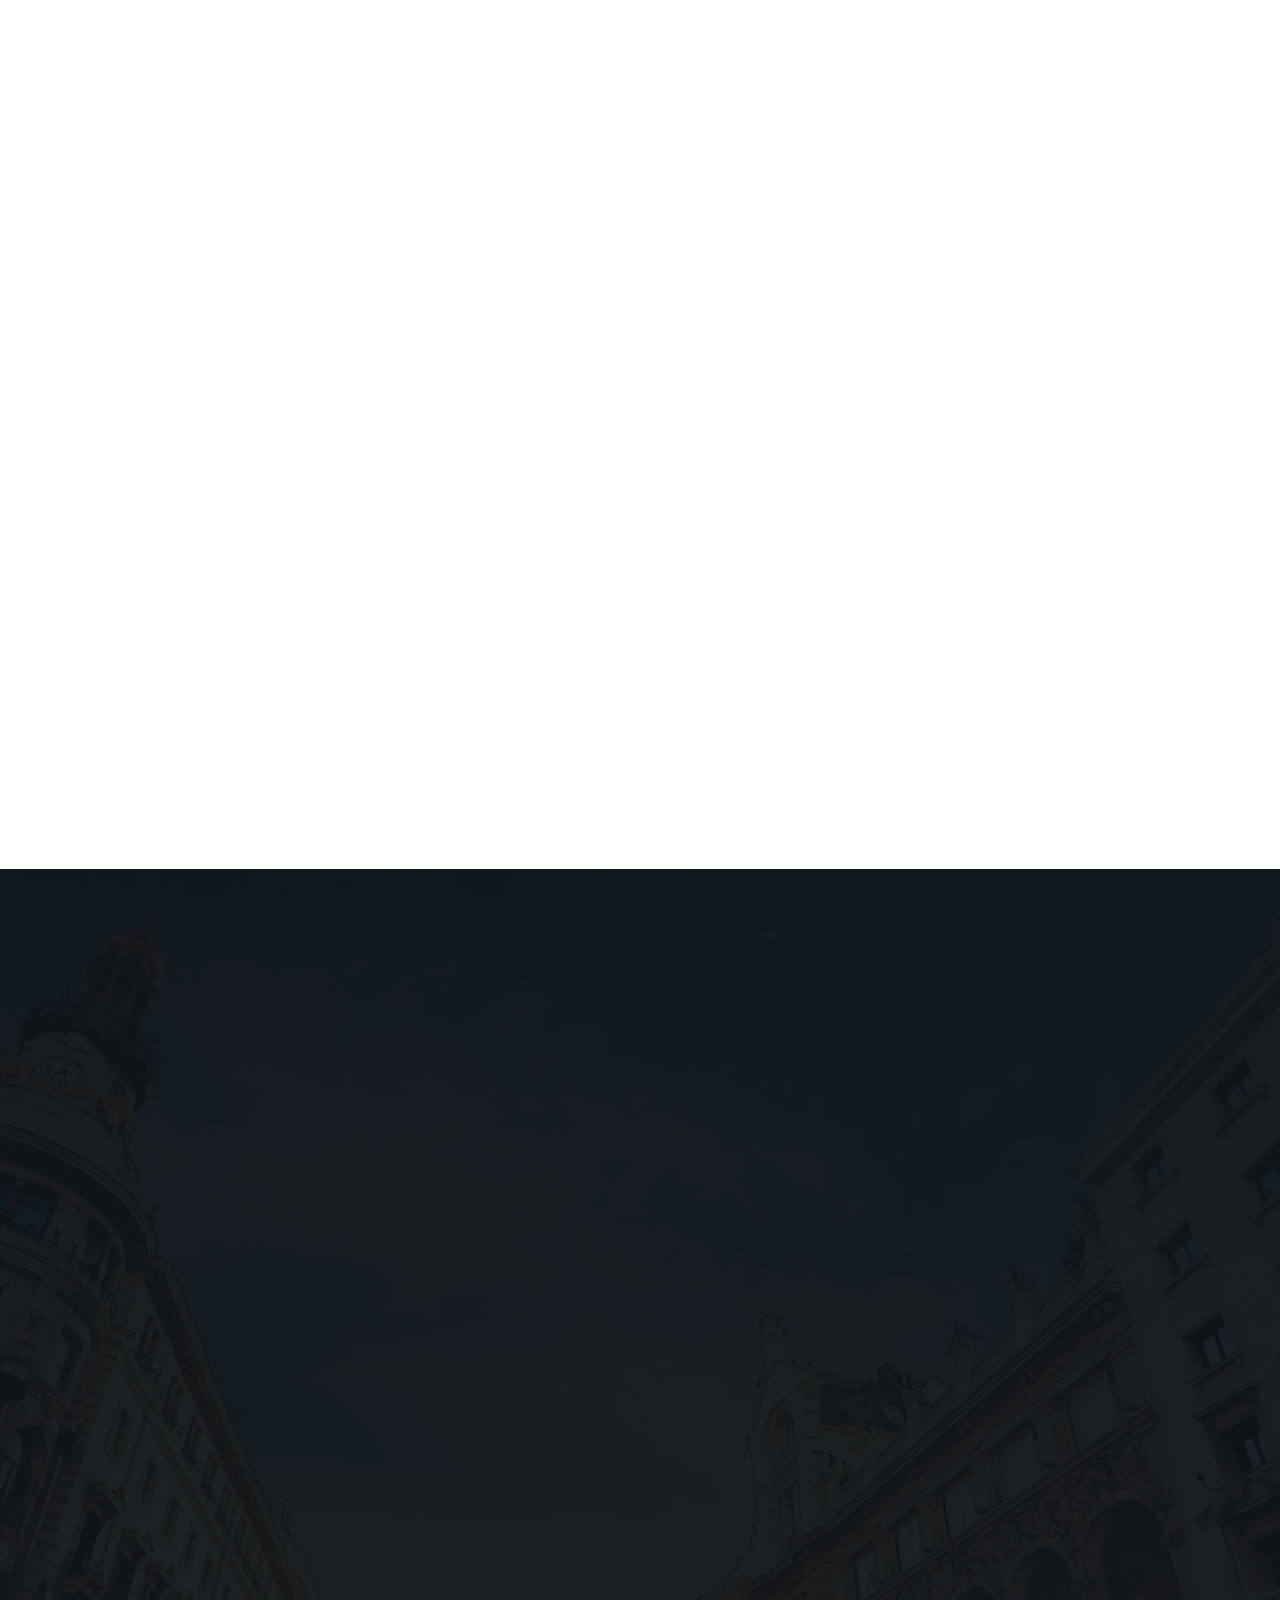
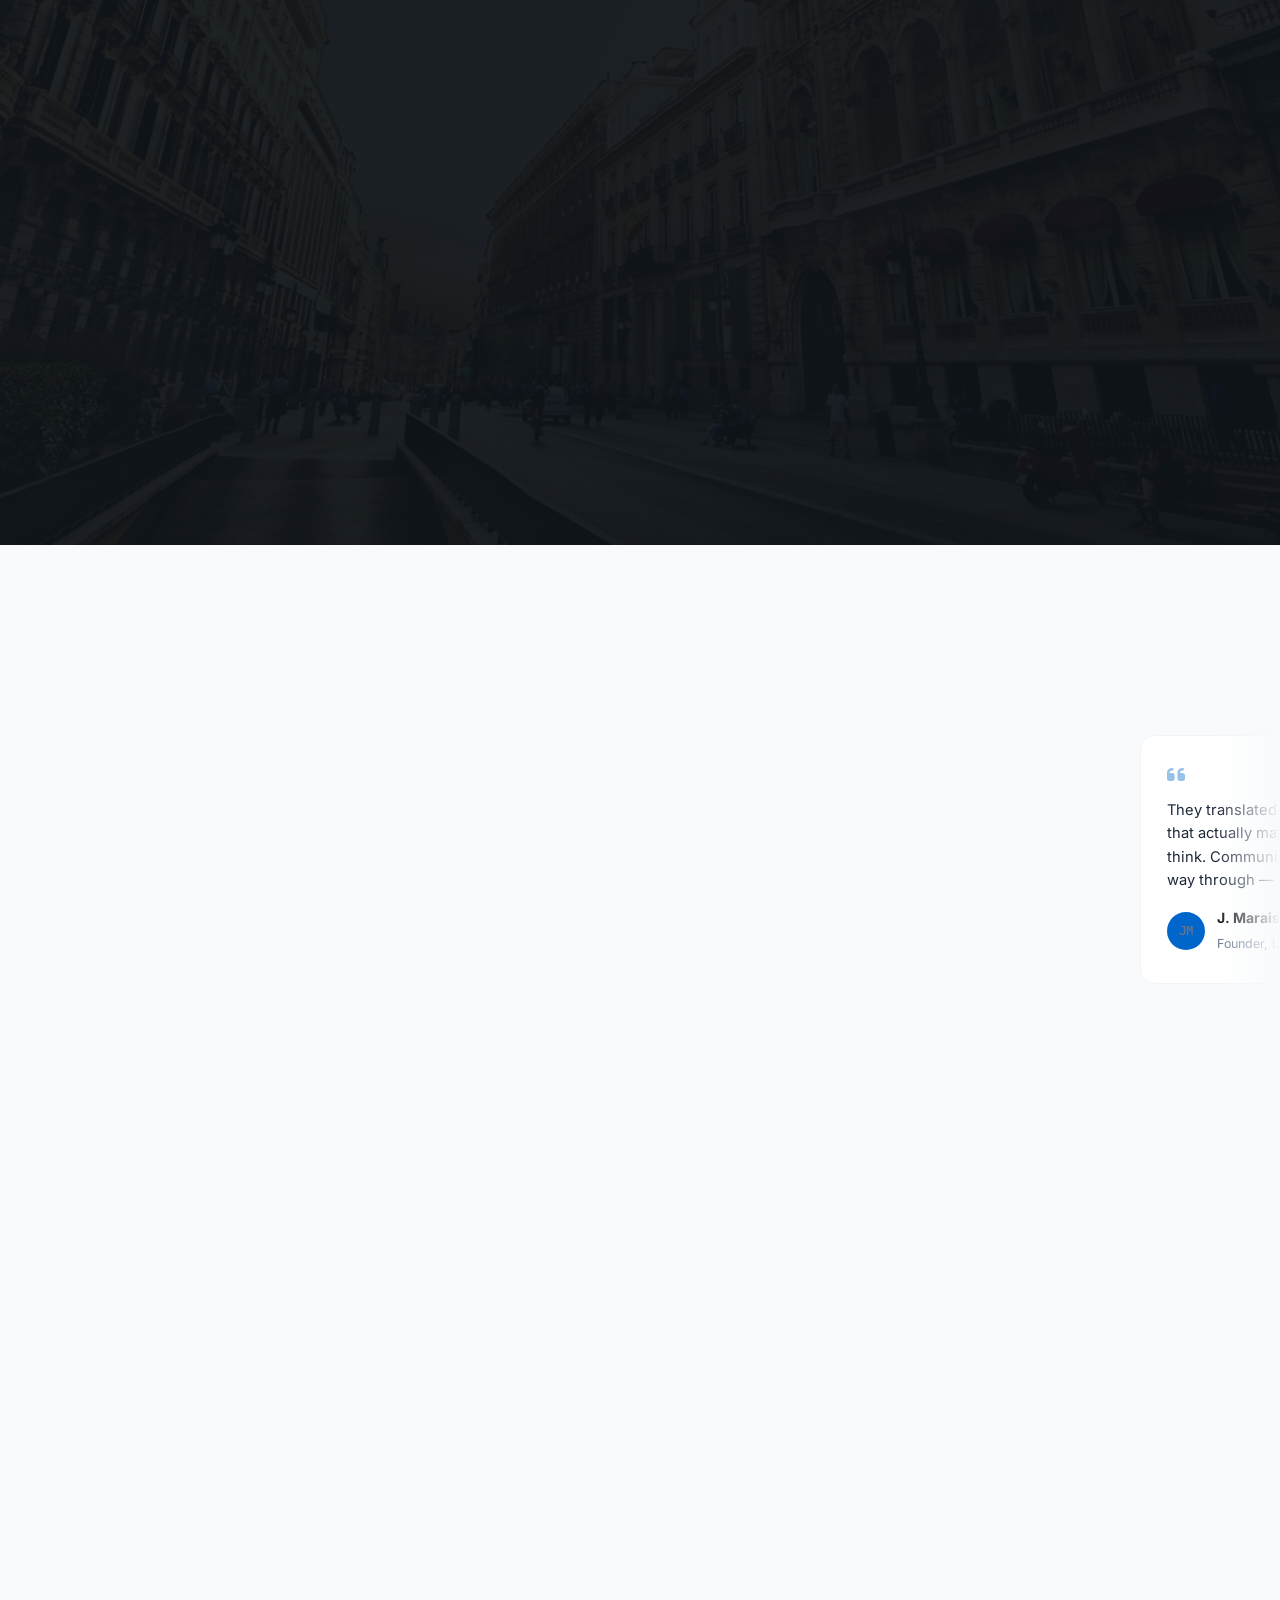
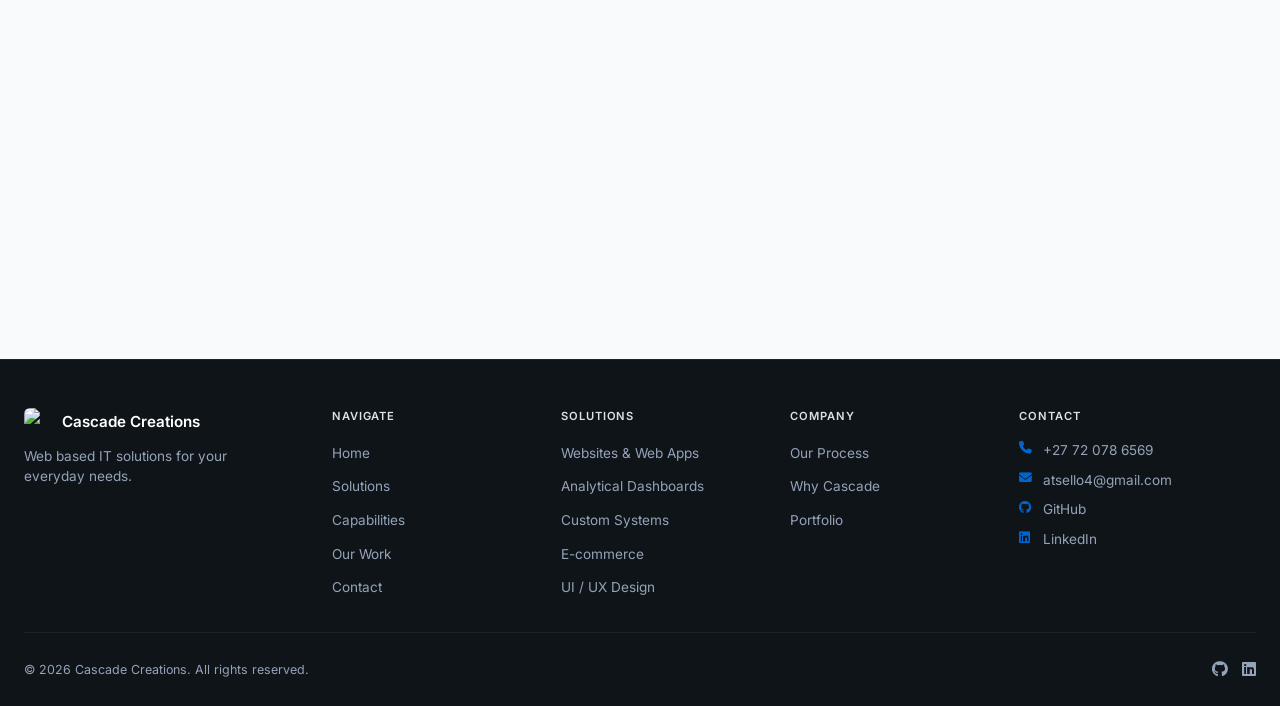
==== commit 42e6c471: "updated AOD" ====
--- a/index.html
+++ b/index.html
@@ -97,6 +97,8 @@
                 background: #ffffff;
                 color: var(--ink);
                 line-height: 1.55;
+                overflow-x: hidden;
+                width: 100%;
             }
             .loading-screen {
                 position: fixed;
@@ -132,6 +134,21 @@
             }
             .form-row select option.greyed-out::before {
                 content: "⛔ ";
+            }
+
+            /* Container fix for mobile */
+            .container {
+                max-width: 1440px;
+                margin: 0 auto;
+                padding: 0 24px;
+                width: 100%;
+                overflow: hidden;
+            }
+
+            @media (max-width: 640px) {
+                .container {
+                    padding: 0 16px;
+                }
             }
         </style>
 
@@ -327,7 +344,8 @@
             <!-- ============ SOLUTIONS CAROUSEL ============ -->
             <section id="solutions" class="solutions-section">
                 <div class="container">
-                    <div class="section-header section-header--split" data-aod>
+                    <div class="section-header section-header--split" data-aod
+                        data-aod-delay="0">
                         <div>
                             <span class="section-eyebrow">What we build</span>
                             <h2 class="section-title">Solutions, end to end</h2>
@@ -339,8 +357,8 @@
                             project <i class="fas fa-arrow-right"></i></a>
                     </div>
 
-                    <div class="solutions-track"  id="solutionsTrack">
-                        <div class="solution-card" data-aod data-aod-dir ="up-scale" data-aod-delay="0">
+                    <div class="solutions-track" id="solutionsTrack">
+                        <div class="solution-card" data-aod data-aod-delay="80">
                             <div class="solution-visual sv-1">
                                 <div
                                     class="browser-chrome"><span></span><span></span><span></span></div>
@@ -363,7 +381,8 @@
                             </div>
                         </div>
 
-                        <div class="solution-card" data-aod data-aod-dir ="up-scale" data-aod-delay="100">
+                        <div class="solution-card" data-aod
+                            data-aod-delay="160">
                             <div class="solution-visual sv-5">
                                 <div
                                     class="browser-chrome"><span></span><span></span><span></span></div>
@@ -386,7 +405,8 @@
                             </div>
                         </div>
 
-                        <div class="solution-card" data-aod data-aod-dir ="up-scale" data-aod-delay="200">
+                        <div class="solution-card" data-aod
+                            data-aod-delay="240">
                             <div class="solution-visual sv-3">
                                 <div
                                     class="browser-chrome"><span></span><span></span><span></span></div>
@@ -407,7 +427,7 @@
                             </div>
                         </div>
 
-                        <div class="solution-card" data-aod data-aod-dir ="up-scale" data-aod-delay="0">
+                        <div class="solution-card" data-aod data-aod-delay="80">
                             <div class="solution-visual sv-2">
                                 <div
                                     class="browser-chrome"><span></span><span></span><span></span></div>
@@ -428,7 +448,8 @@
                             </div>
                         </div>
 
-                        <div class="solution-card" data-aod data-aod-dir ="up-scale" data-aod-delay="80">
+                        <div class="solution-card" data-aod
+                            data-aod-delay="160">
                             <div class="solution-visual sv-4">
                                 <div
                                     class="browser-chrome"><span></span><span></span><span></span></div>
@@ -449,7 +470,8 @@
                             </div>
                         </div>
 
-                        <div class="solution-card">
+                        <div class="solution-card" data-aod
+                            data-aod-delay="240">
                             <div class="solution-visual sv-6">
                                 <div
                                     class="browser-chrome"><span></span><span></span><span></span></div>
@@ -476,7 +498,7 @@
             <!-- ============ CAPABILITY MOSAIC ============ -->
             <section id="capabilities" class="mosaic-section">
                 <div class="container">
-                    <div class="section-header" data-aod>
+                    <div class="section-header" data-aod data-aod-delay="0">
                         <span class="section-eyebrow">How we work</span>
                         <h2 class="section-title">One team, every layer of the
                             build</h2>
@@ -487,35 +509,30 @@
 
                     <div class="mosaic-grid">
                         <div class="mosaic-tile mosaic-tile--1" data-aod
-                            data-aod-delay="0">
-
+                            data-aod-delay="80">
                             <h3>Front to back, under one roof</h3>
                             <p>Interfaces, APIs, and databases designed together
                                 from day one — not bolted on afterwards.</p>
                         </div>
                         <div class="mosaic-tile mosaic-tile--2" data-aod
-                            data-aod-delay="80">
-
+                            data-aod-delay="160">
                             <h3>Built to hold up</h3>
                             <p>Secure, well-structured code that's easy to
                                 maintain and extend as your needs change.</p>
                         </div>
                         <div class="mosaic-tile mosaic-tile--3" data-aod
-                            data-aod-delay="160">
-
+                            data-aod-delay="240">
                             <h3>Performance first</h3>
                             <p>Fast load times, by default.</p>
                         </div>
                         <div class="mosaic-tile mosaic-tile--4" data-aod
-                            data-aod-delay="240">
-
+                            data-aod-delay="320">
                             <h3>Data done right</h3>
                             <p>Reporting stays accurate as you scale.</p>
                         </div>
                     </div>
                     <div class="mosaic-band mosaic-tile--5" data-aod
-                        data-aod-delay="320">
-
+                        data-aod-delay="120">
                         <div class="mosaic-band-copy">
                             <h3>Direct collaboration</h3>
                             <p>You work with the people actually building your
@@ -528,75 +545,97 @@
             <!-- ============ TECH STACK STRIP ============ -->
             <section class="stack-section">
                 <div class="container">
-                    <div class="section-header" data-aod>
+                    <div class="section-header" data-aod data-aod-delay="0">
                         <span class="section-eyebrow">Technology</span>
                         <h2 class="section-title">The stack behind it</h2>
                     </div>
-                    <p class="stack-intro" data-aod>
+                    <p class="stack-intro" data-aod data-aod-delay="80">
                         <strong>Tools we lean on</strong> — a carefully chosen
                         set of technologies that we use daily to bring your
                         ideas to life. From front-end frameworks to back-end
                         logic and databases, we pick what's right for the job.
                     </p>
-                    <div class="stack-grid" data-aod>
-                        <div class="stack-tile"><i
-                                class="fab fa-html5"></i><span
-                                class="stack-tile-name">HTML5</span></div>
-                        <div class="stack-tile"><i
-                                class="fab fa-css3-alt"></i><span
-                                class="stack-tile-name">CSS3</span></div>
-                        <div class="stack-tile"><i class="fab fa-js"></i><span
-                                class="stack-tile-name">JavaScript</span></div>
-                        <div class="stack-tile"><i
-                                class="fab fa-react"></i><span
-                                class="stack-tile-name">React.js</span></div>
-                        <div class="stack-tile"><i
-                                class="fas fa-database"></i><span
-                                class="stack-tile-name">SQL</span></div>
-                        <div class="stack-tile"><i class="fas fa-code"></i><span
-                                class="stack-tile-name">C#</span></div>
-                        <div class="stack-tile"><i class="fab fa-java"></i><span
-                                class="stack-tile-name">Java</span></div>
-                        <div class="stack-tile"><i class="fab fa-php"></i><span
-                                class="stack-tile-name">PHP</span></div>
-                        <div class="stack-tile"><i
-                                class="fab fa-python"></i><span
-                                class="stack-tile-name">Python</span></div>
-                        <div class="stack-tile"><i
-                                class="fab fa-node-js"></i><span
-                                class="stack-tile-name">Node.js</span></div>
+                    <div class="stack-grid">
+                        <div class="stack-tile html" data-aod
+                            data-aod-delay="0">
+                            <i class="fab fa-html5"></i>
+                            <span class="stack-tile-name">HTML5</span>
+                        </div>
+                        <div class="stack-tile css" data-aod
+                            data-aod-delay="40">
+                            <i class="fab fa-css3-alt"></i>
+                            <span class="stack-tile-name">CSS3</span>
+                        </div>
+                        <div class="stack-tile js" data-aod data-aod-delay="80">
+                            <i class="fab fa-js"></i>
+                            <span class="stack-tile-name">JavaScript</span>
+                        </div>
+                        <div class="stack-tile react" data-aod
+                            data-aod-delay="120">
+                            <i class="fab fa-react"></i>
+                            <span class="stack-tile-name">React.js</span>
+                        </div>
+                        <div class="stack-tile sql" data-aod
+                            data-aod-delay="160">
+                            <i class="fas fa-database"></i>
+                            <span class="stack-tile-name">SQL</span>
+                        </div>
+                        <div class="stack-tile csharp" data-aod
+                            data-aod-delay="200">
+                            <i class="fas fa-code"></i>
+                            <span class="stack-tile-name">C#</span>
+                        </div>
+                        <div class="stack-tile java" data-aod
+                            data-aod-delay="240">
+                            <i class="fab fa-java"></i>
+                            <span class="stack-tile-name">Java</span>
+                        </div>
+                        <div class="stack-tile php" data-aod
+                            data-aod-delay="280">
+                            <i class="fab fa-php"></i>
+                            <span class="stack-tile-name">PHP</span>
+                        </div>
+                        <div class="stack-tile python" data-aod
+                            data-aod-delay="320">
+                            <i class="fab fa-python"></i>
+                            <span class="stack-tile-name">Python</span>
+                        </div>
+                        <div class="stack-tile node" data-aod
+                            data-aod-delay="360">
+                            <i class="fab fa-node-js"></i>
+                            <span class="stack-tile-name">Node.js</span>
+                        </div>
                     </div>
                 </div>
             </section>
-
             <!-- ============ PROCESS ============ -->
             <section id="process" class="process-section">
                 <div class="container">
-                    <div class="section-header" data-aod>
+                    <div class="section-header" data-aod data-aod-delay="0">
                         <span class="section-eyebrow">The process</span>
                         <h2 class="section-title">From idea to launch, in four
                             stages</h2>
                     </div>
                     <div class="process-grid">
-                        <div class="process-card" data-aod data-aod-delay="0">
+                        <div class="process-card" data-aod data-aod-delay="80">
                             <div class="process-step-num">STAGE 1</div>
                             <h3>Discover</h3>
                             <p>We map out what you need, who it's for, and what
                                 success looks like.</p>
                         </div>
-                        <div class="process-card" data-aod data-aod-delay="80">
+                        <div class="process-card" data-aod data-aod-delay="160">
                             <div class="process-step-num">STAGE 2</div>
                             <h3>Design</h3>
                             <p>Wireframes and visuals take shape, refined with
                                 your input before a line of code is written.</p>
                         </div>
-                        <div class="process-card" data-aod data-aod-delay="160">
+                        <div class="process-card" data-aod data-aod-delay="240">
                             <div class="process-step-num">STAGE 3</div>
                             <h3>Build</h3>
                             <p>Front end, back end, and database come together —
                                 tested as we go, not just at the end.</p>
                         </div>
-                        <div class="process-card" data-aod data-aod-delay="240">
+                        <div class="process-card" data-aod data-aod-delay="320">
                             <div class="process-step-num">STAGE 4</div>
                             <h3>Launch & Support</h3>
                             <p>We deploy, monitor, and stay on hand for updates
@@ -609,10 +648,11 @@
             <!-- ============ CTA BAND ============ -->
             <section class="cta-band">
                 <div class="container">
-                    <h2>Have a project in mind?</h2>
-                    <p>Tell us what you're trying to build — we'll help you
+                    <h2 data-aod data-aod-delay="0">Have a project in mind?</h2>
+                    <p data-aod data-aod-delay="80">Tell us what you're trying
+                        to build — we'll help you
                         figure out how to get there.</p>
-                    <div class="cta-actions">
+                    <div class="cta-actions" data-aod data-aod-delay="160">
                         <a href="#contact" class="btn btn-primary">Get in
                             touch</a>
                         <a href="#work" class="btn btn-outline-light">View our
@@ -624,14 +664,14 @@
             <!-- ============ WHY US — FEATURE ROWS ============ -->
             <section id="why-us" class="features-section">
                 <div class="container">
-                    <div class="section-header" data-aod>
+                    <div class="section-header" data-aod data-aod-delay="0">
                         <span class="section-eyebrow">Why Cascade
                             Creations</span>
                         <h2 class="section-title">What you can expect, every
                             time</h2>
                     </div>
 
-                    <div class="feature-row" data-aod data-aod-dir="left">
+                    <div class="feature-row" data-aod data-aod-delay="80">
                         <div class="feature-visual fv-1"><img
                                 src="imgs/webdesign.webp" alt="Design"
                                 width="560" height="420"
@@ -655,7 +695,8 @@
                         </div>
                     </div>
 
-                    <div class="feature-row reverse" data-aod data-aod-dir="right">
+                    <div class="feature-row reverse" data-aod
+                        data-aod-delay="80">
                         <div class="feature-visual fv-2"><img
                                 src="imgs/webperfomanca.png" alt="Performance"
                                 width="560" height="420"
@@ -676,7 +717,7 @@
                         </div>
                     </div>
 
-                    <div class="feature-row" data-aod>
+                    <div class="feature-row" data-aod data-aod-delay="80">
                         <div class="feature-visual fv-3"><img
                                 src="imgs/webcolab.jpg" alt="Collaboration"
                                 width="560" height="420"
@@ -707,7 +748,7 @@
                     style="background-image:url('imgs/madid.jpg')"></div>
                 <div class="work-bg-overlay"></div>
                 <div class="container">
-                    <div class="section-header" data-aod>
+                    <div class="section-header" data-aod data-aod-delay="0">
                         <span class="section-eyebrow">What we did so far</span>
                         <h2 class="section-title">Projects we're proud of</h2>
                         <p class="section-description">A selection of real
@@ -716,7 +757,8 @@
                             live site.</p>
                     </div>
 
-                    <div class="work-filters" id="workFilters" data-aod>
+                    <div class="work-filters" id="workFilters" data-aod
+                        data-aod-delay="80">
                         <button class="work-filter is-active"
                             data-filter="all">All projects</button>
                         <button class="work-filter" data-filter="web">Web
@@ -732,7 +774,8 @@
                     <div class="work-list" id="workList">
                         <div class="work-banner is-active" tabindex="0"
                             role="button" aria-expanded="true"
-                            data-bg="imgs/madid.jpg" data-category="web">
+                            data-bg="imgs/madid.jpg" data-category="web"
+                            data-aod data-aod-delay="120">
                             <div class="work-banner-main">
                                 <span class="work-banner-tag"><span
                                         class="sw"></span> Revamp Concept</span>
@@ -772,7 +815,8 @@
 
                         <div class="work-banner" tabindex="0" role="button"
                             aria-expanded="false" data-bg="imgs/ousadia.png"
-                            data-category="branding">
+                            data-category="branding" data-aod
+                            data-aod-delay="160">
                             <div class="work-banner-main">
                                 <span class="work-banner-tag"><span
                                         class="sw"></span> Full Build</span>
@@ -812,7 +856,8 @@
 
                         <div class="work-banner" tabindex="0" role="button"
                             aria-expanded="false" data-bg="imgs/hero1.jpg"
-                            data-category="construction">
+                            data-category="construction" data-aod
+                            data-aod-delay="200">
                             <div class="work-banner-main">
                                 <span
                                     class="work-banner-tag work-banner-tag--amber"><span
@@ -856,7 +901,8 @@
                         <div class="work-banner" tabindex="0" role="button"
                             aria-expanded="false"
                             data-bg="imgs/herosectionimg.jpg"
-                            data-category="construction">
+                            data-category="construction" data-aod
+                            data-aod-delay="240">
                             <div class="work-banner-main">
                                 <span
                                     class="work-banner-tag work-banner-tag--amber"><span
@@ -906,7 +952,8 @@
 
                         <div class="work-banner" tabindex="0" role="button"
                             aria-expanded="false" data-bg="imgs/about1.jpg"
-                            data-category="revamp">
+                            data-category="revamp" data-aod
+                            data-aod-delay="280">
                             <div class="work-banner-main">
                                 <span
                                     class="work-banner-tag work-banner-tag--green"><span
@@ -956,7 +1003,7 @@
             <!-- ============ TESTIMONIALS ============ -->
             <section class="testimonials-section">
                 <div class="container">
-                    <div class="section-header" data-aod>
+                    <div class="section-header" data-aod data-aod-delay="0">
                         <span class="section-eyebrow">What clients say</span>
                         <h2 class="section-title">Feedback from people we've
                             built for</h2>
@@ -964,7 +1011,8 @@
                 </div>
                 <div class="testimonial-marquee">
                     <div class="testimonial-track" id="testimonialTrack">
-                        <div class="testimonial-card">
+                        <div class="testimonial-card" data-aod
+                            data-aod-delay="80">
                             <i class="fas fa-quote-left testimonial-mark"></i>
                             <p class="testimonial-quote">They translated a vague
                                 brief into a site that actually matched how our
@@ -979,7 +1027,8 @@
                                 </div>
                             </div>
                         </div>
-                        <div class="testimonial-card">
+                        <div class="testimonial-card" data-aod
+                            data-aod-delay="160">
                             <i class="fas fa-quote-left testimonial-mark"></i>
                             <p class="testimonial-quote">The website looks like
                                 it
@@ -995,7 +1044,8 @@
                                 </div>
                             </div>
                         </div>
-                        <div class="testimonial-card">
+                        <div class="testimonial-card" data-aod
+                            data-aod-delay="240">
                             <i class="fas fa-quote-left testimonial-mark"></i>
                             <p class="testimonial-quote">Revamping a
                                 five-year-old site usually means starting from
@@ -1062,7 +1112,7 @@
             <!-- ============ CONTACT ============ -->
             <section id="contact" class="contact-section">
                 <div class="container">
-                    <div class="section-header" data-aod>
+                    <div class="section-header" data-aod data-aod-delay="0">
                         <span class="section-eyebrow">Get in touch</span>
                         <h2 class="section-title">Tell us about your
                             project</h2>
@@ -1072,7 +1122,7 @@
                     </div>
 
                     <!-- Contact Tabs -->
-                    <div class="contact-tabs" data-aod>
+                    <div class="contact-tabs" data-aod data-aod-delay="80">
                         <div class="contact-tab-headers">
                             <button class="contact-tab-btn is-active"
                                 data-tab="general">
@@ -1089,7 +1139,7 @@
                                 id="tab-general">
                                 <div class="contact-grid">
                                     <div class="contact-form" data-aod
-                                        data-aod-dir="left">
+                                        data-aod-delay="120">
                                         <form id="contactForm"
                                             action="https://formspree.io/f/xjknerpq"
                                             method="POST">
@@ -1137,7 +1187,7 @@
                                         </form>
                                     </div>
                                     <div class="contact-info-list" data-aod
-                                        data-aod-dir="right">
+                                        data-aod-delay="160">
                                         <div class="contact-info-card">
                                             <span class="contact-info-icon"><i
                                                     class="fas fa-map-marker-alt"></i></span>
@@ -1183,19 +1233,27 @@
                             <div class="contact-tab-panel" id="tab-project">
                                 <div class="contact-grid">
                                     <div class="contact-form" data-aod
-                                        data-aod-dir="left">
+                                        data-aod-delay="120">
                                         <form id="projectForm"
-                                            action="api/submit_project.php"
+                                            action="https://formspree.io/f/xjknerpq"
                                             method="POST"
                                             enctype="multipart/form-data"
                                             novalidate>
+                                            <!-- Formspree hidden fields -->
+                                            <input type="hidden" name="_subject"
+                                                value="New Project Brief from Cascade Creations">
+                                            <input type="text" name="_gotcha"
+                                                style="display:none"
+                                                tabindex="-1"
+                                                autocomplete="off">
+
                                             <!-- Personal Details -->
                                             <div class="form-row">
                                                 <label for="pf-name">Full Name
                                                     <span
                                                         class="required">*</span></label>
                                                 <input type="text" id="pf-name"
-                                                    name="name"
+                                                    name="Full Name"
                                                     placeholder="Your full name"
                                                     required>
                                             </div>
@@ -1205,7 +1263,7 @@
                                                     Address <span
                                                         class="required">*</span></label>
                                                 <input type="email"
-                                                    id="pf-email" name="email"
+                                                    id="pf-email" name="Email"
                                                     placeholder="you@example.com"
                                                     required>
                                             </div>
@@ -1214,7 +1272,7 @@
                                                 <label for="pf-phone">Phone
                                                     Number</label>
                                                 <input type="tel" id="pf-phone"
-                                                    name="phone"
+                                                    name="Phone"
                                                     placeholder="+27 00 000 0000">
                                             </div>
 
@@ -1228,7 +1286,7 @@
                                                         class="required">*</span></label>
                                                 <input type="text"
                                                     id="pf-project-name"
-                                                    name="projectName"
+                                                    name="Project Name"
                                                     placeholder="e.g., My Awesome Website"
                                                     required>
                                             </div>
@@ -1239,7 +1297,8 @@
                                                     Type <span
                                                         class="required">*</span></label>
                                                 <select id="pf-project-type"
-                                                    name="projectType" required>
+                                                    name="Project Type"
+                                                    required>
                                                     <option value>Select a
                                                         project type...</option>
                                                     <option
@@ -1272,7 +1331,8 @@
                                                     Description <span
                                                         class="required">*</span></label>
                                                 <textarea id="pf-description"
-                                                    name="description" rows="5"
+                                                    name="Project Description"
+                                                    rows="5"
                                                     placeholder="Tell us about your project — what problem are you solving? Who is it for? What features do you need?"
                                                     required></textarea>
                                             </div>
@@ -1283,53 +1343,53 @@
                                                         for="pf-budget">Budget
                                                         Range</label>
                                                     <select id="pf-budget"
-                                                        name="budget">
+                                                        name="Budget Range">
                                                         <option value>Select a
                                                             range...</option>
                                                         <option
                                                             id="budget-under-5k"
-                                                            value="under-5k">Under
+                                                            value="Under R5,000">Under
                                                             R5,000</option>
                                                         <option
-                                                            value="5k-15k">R5,000
+                                                            value="R5,000 – R15,000">R5,000
                                                             – R15,000</option>
                                                         <option
-                                                            value="15k-30k">R15,000
+                                                            value="R15,000 – R30,000">R15,000
                                                             – R30,000</option>
                                                         <option
-                                                            value="30k-50k">R30,000
+                                                            value="R30,000 – R50,000">R30,000
                                                             – R50,000</option>
                                                         <option
-                                                            value="50k-100k">R50,000
+                                                            value="R50,000 – R100,000">R50,000
                                                             – R100,000</option>
                                                         <option
-                                                            value="100k+">R100,000+</option>
+                                                            value="R100,000+">R100,000+</option>
                                                     </select>
                                                 </div>
                                                 <div class="form-row">
                                                     <label
                                                         for="pf-timeline">Timeline</label>
                                                     <select id="pf-timeline"
-                                                        name="timeline">
+                                                        name="Timeline">
                                                         <option value>Select a
                                                             timeline...</option>
                                                         <option
                                                             id="timeline-urgent"
-                                                            value="urgent">Urgent
+                                                            value="Urgent (Within 2 weeks)">Urgent
                                                             (Within 2
                                                             weeks)</option>
                                                         <option
-                                                            value="1-month">1
+                                                            value="1 Month">1
                                                             Month</option>
                                                         <option
-                                                            value="2-3-months">2
+                                                            value="2 – 3 Months">2
                                                             – 3 Months</option>
                                                         <option
-                                                            value="3-6-months">3
+                                                            value="3 – 6 Months">3
                                                             – 6 Months</option>
                                                         <option
                                                             id="timeline-flexible"
-                                                            value="flexible">Flexible</option>
+                                                            value="Flexible">Flexible</option>
                                                     </select>
                                                 </div>
                                             </div>
@@ -1363,7 +1423,8 @@
                                             <div class="form-row">
                                                 <label class="checkbox-label">
                                                     <input type="checkbox"
-                                                        name="agree" required>
+                                                        id="pf-agree"
+                                                        name="Agree to data storage">
                                                     <span>I agree that my data
                                                         will be stored and used
                                                         to respond to my
@@ -1381,7 +1442,7 @@
                                         </form>
                                     </div>
                                     <div class="contact-info-list" data-aod
-                                        data-aod-dir="right">
+                                        data-aod-delay="160">
                                         <div class="contact-info-card">
                                             <span class="contact-info-icon"><i
                                                     class="fas fa-file-alt"></i></span>
--- a/styles.css
+++ b/styles.css
@@ -91,6 +91,7 @@
     -webkit-font-smoothing: antialiased;
     -moz-osx-font-smoothing: grayscale;
     overflow-x: hidden;
+    width: 100%;
 }
 
 img {
@@ -107,6 +108,13 @@
     margin: 0 auto;
     padding: 0 var(--gutter);
     width: 100%;
+    overflow: hidden;
+}
+
+@media (max-width: 640px) {
+    .container {
+        padding: 0 16px;
+    }
 }
 
 /* =========================================================
@@ -661,7 +669,7 @@
 
 .hero-slide {
     position: absolute;
-    inset: 0; /* Changed from 'inset: 0 0 56px 0' to just 'inset: 0' */
+    inset: 0;
     display: flex;
     align-items: center;
     justify-content: flex-start;
@@ -741,7 +749,7 @@
     background-image: url('imgs/heroslide1.avif');
 }
 .hero-slide[data-slide="1"]::before {
-    background-image: url('imgs/heroslide3.jpg');
+    background-image: url('imgs/4slide.avif');
 }
 .hero-slide[data-slide="2"]::before {
     background-image: url('imgs/heroslide2.jpg');
@@ -1536,33 +1544,40 @@
 }
 
 /* =========================================================
-   STACK STRIP
+   STACK STRIP - REDESIGNED with Individual Colors
    ========================================================= */
 .stack-section {
     position: relative;
     overflow: hidden;
-}
+    background: linear-gradient(160deg, var(--canvas) 0%, var(--surface) 100%);
+    padding: 72px 0;
+}
+
+/* Decorative gradient orbs */
 .stack-section::before,
 .stack-section::after {
     content: '';
     position: absolute;
     border-radius: 50%;
-    filter: blur(60px);
+    filter: blur(80px);
     pointer-events: none;
     z-index: 0;
 }
 .stack-section::before {
-    width: 320px;
-    height: 320px;
-    top: -120px;
+    width: 400px;
+    height: 400px;
+    top: -150px;
+    right: -100px;
+    background: rgba(0, 102, 204, 0.06);
+}
+.stack-section::after {
+    width: 300px;
+    height: 300px;
+    bottom: -100px;
     left: -80px;
-}
-.stack-section::after {
-    width: 260px;
-    height: 260px;
-    bottom: -100px;
-    right: -60px;
-}
+    background: rgba(0, 150, 136, 0.06);
+}
+
 .stack-section .container {
     position: relative;
     z-index: 1;
@@ -1570,19 +1585,21 @@
 
 .stack-intro {
     max-width: 700px;
-    margin: -10px 0 40px;
+    margin: -10px 0 48px;
     font-size: 1.05rem;
     color: var(--ink-soft);
     line-height: 1.7;
+    padding: 0 4px;
 }
 .stack-intro strong {
     color: var(--primary);
+    font-weight: 600;
 }
 
 .stack-grid {
     display: grid;
-    grid-template-columns: repeat(auto-fit, minmax(110px, 1fr));
-    gap: 18px;
+    grid-template-columns: repeat(5, 1fr);
+    gap: 16px;
 }
 
 .stack-tile {
@@ -1593,156 +1610,295 @@
     align-items: center;
     justify-content: center;
     border-radius: var(--r-lg);
-    background: rgba(255, 255, 255, 0.45);
-    border: 1px solid rgba(255, 255, 255, 0.6);
-    box-shadow: 0 8px 24px rgba(15, 20, 25, 0.06), inset 0 1px 0 rgba(255, 255, 255, 0.5);
-    backdrop-filter: blur(14px) saturate(160%);
-    -webkit-backdrop-filter: blur(14px) saturate(160%);
+    background: transparent;
+    border: 2px solid var(--line-soft);
+    box-shadow: 0 2px 8px rgba(0, 0, 0, 0.04);
     overflow: hidden;
     cursor: default;
-    transition: transform 0.3s var(--ease), box-shadow 0.3s var(--ease), background 0.3s var(--ease), border-color 0.3s var(--ease);
-}
+    transition: all 0.4s cubic-bezier(0.25, 0.46, 0.45, 0.94);
+    padding: 16px;
+}
+
+/* Subtle gradient overlay on hover */
 .stack-tile::before {
     content: '';
     position: absolute;
     inset: 0;
-    background: linear-gradient(135deg, rgba(255, 255, 255, 0.5), transparent 60%);
-    opacity: 0.6;
+    background: linear-gradient(135deg, transparent 60%, rgba(255, 255, 255, 0.4));
+    opacity: 0;
+    transition: opacity 0.4s ease;
     pointer-events: none;
 }
+
+.stack-tile:hover::before {
+    opacity: 1;
+}
+
 .stack-tile i {
     position: relative;
-    font-size: 2.1rem;
-    transition: transform 0.35s var(--ease), color 0.25s ease;
-}
+    z-index: 1;
+    font-size: 2.6rem;
+    transition: all 0.4s cubic-bezier(0.25, 0.46, 0.45, 0.94);
+    margin-bottom: 8px;
+}
+
 .stack-tile-name {
-    position: absolute;
-    bottom: 14px;
-    left: 0;
-    right: 0;
-    text-align: center;
+    position: relative;
+    z-index: 1;
     font-family: var(--font-mono);
-    font-size: 0.72rem;
+    font-size: 0.7rem;
     font-weight: 600;
-    letter-spacing: 0.01em;
-    color: var(--ink);
-    opacity: 0;
-    transform: translateY(8px);
-    transition: opacity 0.3s var(--ease), transform 0.3s var(--ease);
-}
+    letter-spacing: 0.02em;
+    color: var(--ink-soft);
+    transition: all 0.3s ease;
+}
+
+/* Hover state */
 .stack-tile:hover,
 .stack-tile:focus-visible {
-    transform: translateY(-6px);
-    background: rgba(255, 255, 255, 0.65);
-    border-color: rgba(0, 102, 204, 0.35);
-    box-shadow: 0 16px 36px rgba(0, 102, 204, 0.16), inset 0 1px 0 rgba(255, 255, 255, 0.6);
-}
-.stack-tile:hover i,
-.stack-tile:focus-visible i {
-    transform: translateY(-10px) scale(1.04);
-}
-.stack-tile:hover .stack-tile-name,
-.stack-tile:focus-visible .stack-tile-name {
-    opacity: 1;
-    transform: translateY(0);
-}
-
-/* Individual hover colors */
-.stack-tile .fa-html5 {
+    transform: translateY(-8px) scale(1.03);
+    box-shadow: 0 16px 48px rgba(0, 0, 0, 0.10), 0 4px 16px rgba(0, 0, 0, 0.04);
+}
+
+.stack-tile:hover i {
+    transform: translateY(-4px) scale(1.12);
+}
+
+/* =========================================================
+   INDIVIDUAL TILE COLORS
+   ========================================================= */
+
+/* HTML5 - Orange */
+
+.stack-tile.html i {
     color: #e34f26;
 }
-.stack-tile:hover .fa-html5 {
+.stack-tile.html:hover {
+    border-color: #d3421e3a;
+    background: #fce8e0;
+    box-shadow: 0 16px 48px rgba(227, 79, 38, 0.20), 0 4px 16px rgba(227, 79, 38, 0.08);
+}
+.stack-tile.html:hover i {
     color: #d3431e;
-    filter: drop-shadow(0 4px 12px rgba(227, 79, 38, 0.35));
-}
-
-.stack-tile .fa-css3-alt {
+    filter: drop-shadow(0 4px 20px rgba(227, 79, 38, 0.4));
+}
+.stack-tile.html:hover .stack-tile-name {
+    color: #e34f26;
+}
+
+/* CSS3 - Blue */
+.stack-tile.css i {
     color: #1572b6;
 }
-.stack-tile:hover .fa-css3-alt {
+.stack-tile.css:hover {
+    border-color: #0f69a157;
+    background: #e0efff;
+    box-shadow: 0 16px 48px rgba(21, 114, 182, 0.20), 0 4px 16px rgba(21, 114, 182, 0.08);
+}
+.stack-tile.css:hover i {
     color: #0f6aa1;
-    filter: drop-shadow(0 4px 12px rgba(21, 114, 182, 0.35));
-}
-
-.stack-tile .fa-js {
+    filter: drop-shadow(0 4px 20px rgba(21, 114, 182, 0.4));
+}
+.stack-tile.css:hover .stack-tile-name {
+    color: #1572b6;
+}
+
+/* JavaScript - Yellow */
+.stack-tile.js i {
     color: #d6b800;
 }
-.stack-tile:hover .fa-js {
+.stack-tile.js:hover {
+    border-color: #c0a60056;
+    background:  #fffad0;
+    box-shadow: 0 16px 48px rgba(214, 184, 0, 0.20), 0 4px 16px rgba(214, 184, 0, 0.08);
+}
+.stack-tile.js:hover i {
     color: #c0a500;
-    filter: drop-shadow(0 4px 12px rgba(214, 184, 0, 0.35));
-}
-
-.stack-tile .fa-react {
+    filter: drop-shadow(0 4px 20px rgba(214, 184, 0, 0.4));
+}
+.stack-tile.js:hover .stack-tile-name {
+    color: #d6b800;
+}
+
+/* React - Cyan/Teal */
+.stack-tile.react i {
     color: #149eca;
 }
-.stack-tile:hover .fa-react {
+.stack-tile.react:hover {
+    border-color: #0e87b352;
+    background:  #daf0fb;
+    box-shadow: 0 16px 48px rgba(20, 158, 202, 0.20), 0 4px 16px rgba(20, 158, 202, 0.08);
+}
+.stack-tile.react:hover i {
     color: #0e86b3;
-    filter: drop-shadow(0 4px 12px rgba(20, 158, 202, 0.35));
-}
-
-.stack-tile .fa-database {
-    color: var(--primary);
-}
-.stack-tile:hover .fa-database {
+    filter: drop-shadow(0 4px 20px rgba(20, 158, 202, 0.4));
+}
+.stack-tile.react:hover .stack-tile-name {
+    color: #149eca;
+}
+
+/* SQL - Primary Blue */
+.stack-tile.sql i {
+    color: #0066cc;
+}
+.stack-tile.sql:hover {
+    border-color: #0052a54f;
+    background: #d4e4f5;
+    box-shadow: 0 16px 48px rgba(0, 102, 204, 0.20), 0 4px 16px rgba(0, 102, 204, 0.08);
+}
+.stack-tile.sql:hover i {
     color: #0052a5;
-    filter: drop-shadow(0 4px 12px rgba(0, 102, 204, 0.35));
-}
-
-.stack-tile .fa-java {
+    filter: drop-shadow(0 4px 20px rgba(0, 102, 204, 0.4));
+}
+.stack-tile.sql:hover .stack-tile-name {
+    color: #0066cc;
+}
+
+/* C# - Purple */
+.stack-tile.csharp i {
+    color: #178600;
+}
+.stack-tile.csharp:hover {
+    border-color: #0e6a004b;
+    background: #daf0d0;
+    box-shadow: 0 16px 48px rgba(23, 134, 0, 0.20), 0 4px 16px rgba(23, 134, 0, 0.08);
+}
+.stack-tile.csharp:hover i {
+    color: #0f6a00;
+    filter: drop-shadow(0 4px 20px rgba(23, 134, 0, 0.4));
+}
+.stack-tile.csharp:hover .stack-tile-name {
+    color: #178600;
+}
+
+/* Java - Orange/Brown */
+.stack-tile.java i {
     color: #d6822a;
 }
-.stack-tile:hover .fa-java {
+.stack-tile.java:hover {
+    border-color: #c0751f50;
+    background: #fce8d4;
+    box-shadow: 0 16px 48px rgba(214, 130, 42, 0.20), 0 4px 16px rgba(214, 130, 42, 0.08);
+}
+.stack-tile.java:hover i {
     color: #c0741f;
-    filter: drop-shadow(0 4px 12px rgba(214, 130, 42, 0.35));
-}
-
-.stack-tile .fa-php {
+    filter: drop-shadow(0 4px 20px rgba(214, 130, 42, 0.4));
+}
+.stack-tile.java:hover .stack-tile-name {
+    color: #d6822a;
+}
+
+/* PHP - Purple/Blue */
+.stack-tile.php i {
     color: #777bb4;
 }
-.stack-tile:hover .fa-php {
+.stack-tile.php:hover {
+    border-color: #6368a348;
+    background: #e8e6f5;
+    box-shadow: 0 16px 48px rgba(119, 123, 180, 0.20), 0 4px 16px rgba(119, 123, 180, 0.08);
+}
+.stack-tile.php:hover i {
     color: #6368a3;
-    filter: drop-shadow(0 4px 12px rgba(119, 123, 180, 0.35));
-}
-
-.stack-tile .fa-python {
+    filter: drop-shadow(0 4px 20px rgba(119, 123, 180, 0.4));
+}
+.stack-tile.php:hover .stack-tile-name {
+    color: #777bb4;
+}
+
+/* Python - Blue */
+.stack-tile.python i {
     color: #3776ab;
 }
-.stack-tile:hover .fa-python {
+.stack-tile.python:hover {
+    border-color: #2b65944f;
+    background: #dce8f2;
+    box-shadow: 0 16px 48px rgba(55, 118, 171, 0.20), 0 4px 16px rgba(55, 118, 171, 0.08);
+}
+.stack-tile.python:hover i {
     color: #2b6594;
-    filter: drop-shadow(0 4px 12px rgba(55, 118, 171, 0.35));
-}
-
-.stack-tile .fa-code {
-    color: var(--primary-dark);
-}
-.stack-tile:hover .fa-code {
-    color: #003d80;
-    filter: drop-shadow(0 4px 12px rgba(0, 77, 153, 0.35));
-}
-
-.stack-tile .fa-node-js {
+    filter: drop-shadow(0 4px 20px rgba(55, 118, 171, 0.4));
+}
+.stack-tile.python:hover .stack-tile-name {
+    color: #3776ab;
+}
+
+/* Code (C# generic) - Dark Blue */
+.stack-tile.code i {
+    color: #003366;
+}
+.stack-tile.code:hover {
+    border-color: #00224446;
+    background: #d4dce8;
+    box-shadow: 0 16px 48px rgba(0, 51, 102, 0.20), 0 4px 16px rgba(0, 51, 102, 0.08);
+}
+.stack-tile.code:hover i {
+    color: #002244;
+    filter: drop-shadow(0 4px 20px rgba(0, 51, 102, 0.4));
+}
+.stack-tile.code:hover .stack-tile-name {
+    color: #003366;
+}
+
+/* Node.js - Green */
+.stack-tile.node i {
     color: #3c873a;
 }
-.stack-tile:hover .fa-node-js {
+.stack-tile.node:hover {
+    border-color: #2f702d31;
+    background: #dcecd9;
+    box-shadow: 0 16px 48px rgba(60, 135, 58, 0.20), 0 4px 16px rgba(60, 135, 58, 0.08);
+}
+.stack-tile.node:hover i {
     color: #2f702d;
-    filter: drop-shadow(0 4px 12px rgba(60, 135, 58, 0.35));
-}
-
-@media (max-width: 640px) {
+    filter: drop-shadow(0 4px 20px rgba(60, 135, 58, 0.4));
+}
+.stack-tile.node:hover .stack-tile-name {
+    color: #3c873a;
+}
+
+/* Responsive */
+@media (max-width: 1024px) {
+    .stack-grid {
+        grid-template-columns: repeat(4, 1fr);
+        gap: 14px;
+    }
+}
+
+@media (max-width: 768px) {
     .stack-grid {
         grid-template-columns: repeat(3, 1fr);
         gap: 12px;
     }
     .stack-tile i {
-        font-size: 1.7rem;
+        font-size: 2rem;
     }
     .stack-tile-name {
         font-size: 0.62rem;
-        bottom: 10px;
     }
     .stack-intro {
         font-size: 0.95rem;
-        margin-bottom: 28px;
+        margin-bottom: 32px;
+    }
+}
+
+@media (max-width: 480px) {
+    .stack-grid {
+        grid-template-columns: repeat(3, 1fr);
+        gap: 10px;
+    }
+    .stack-tile {
+        aspect-ratio: 1 / 1;
+        padding: 12px;
+        border-radius: var(--r-md);
+    }
+    .stack-tile i {
+        font-size: 1.8rem;
+    }
+    .stack-tile-name {
+        font-size: 0.55rem;
+    }
+    .stack-section {
+        padding: 48px 0;
     }
 }
 
--- a/styles.css
+++ b/styles.css
@@ -91,6 +91,7 @@
     -webkit-font-smoothing: antialiased;
     -moz-osx-font-smoothing: grayscale;
     overflow-x: hidden;
+    width: 100%;
 }
 
 img {
@@ -107,6 +108,13 @@
     margin: 0 auto;
     padding: 0 var(--gutter);
     width: 100%;
+    overflow: hidden;
+}
+
+@media (max-width: 640px) {
+    .container {
+        padding: 0 16px;
+    }
 }
 
 /* =========================================================
@@ -661,7 +669,7 @@
 
 .hero-slide {
     position: absolute;
-    inset: 0; /* Changed from 'inset: 0 0 56px 0' to just 'inset: 0' */
+    inset: 0;
     display: flex;
     align-items: center;
     justify-content: flex-start;
@@ -741,7 +749,7 @@
     background-image: url('imgs/heroslide1.avif');
 }
 .hero-slide[data-slide="1"]::before {
-    background-image: url('imgs/heroslide3.jpg');
+    background-image: url('imgs/4slide.avif');
 }
 .hero-slide[data-slide="2"]::before {
     background-image: url('imgs/heroslide2.jpg');
@@ -1536,33 +1544,40 @@
 }
 
 /* =========================================================
-   STACK STRIP
+   STACK STRIP - REDESIGNED with Individual Colors
    ========================================================= */
 .stack-section {
     position: relative;
     overflow: hidden;
-}
+    background: linear-gradient(160deg, var(--canvas) 0%, var(--surface) 100%);
+    padding: 72px 0;
+}
+
+/* Decorative gradient orbs */
 .stack-section::before,
 .stack-section::after {
     content: '';
     position: absolute;
     border-radius: 50%;
-    filter: blur(60px);
+    filter: blur(80px);
     pointer-events: none;
     z-index: 0;
 }
 .stack-section::before {
-    width: 320px;
-    height: 320px;
-    top: -120px;
+    width: 400px;
+    height: 400px;
+    top: -150px;
+    right: -100px;
+    background: rgba(0, 102, 204, 0.06);
+}
+.stack-section::after {
+    width: 300px;
+    height: 300px;
+    bottom: -100px;
     left: -80px;
-}
-.stack-section::after {
-    width: 260px;
-    height: 260px;
-    bottom: -100px;
-    right: -60px;
-}
+    background: rgba(0, 150, 136, 0.06);
+}
+
 .stack-section .container {
     position: relative;
     z-index: 1;
@@ -1570,19 +1585,21 @@
 
 .stack-intro {
     max-width: 700px;
-    margin: -10px 0 40px;
+    margin: -10px 0 48px;
     font-size: 1.05rem;
     color: var(--ink-soft);
     line-height: 1.7;
+    padding: 0 4px;
 }
 .stack-intro strong {
     color: var(--primary);
+    font-weight: 600;
 }
 
 .stack-grid {
     display: grid;
-    grid-template-columns: repeat(auto-fit, minmax(110px, 1fr));
-    gap: 18px;
+    grid-template-columns: repeat(5, 1fr);
+    gap: 16px;
 }
 
 .stack-tile {
@@ -1593,156 +1610,295 @@
     align-items: center;
     justify-content: center;
     border-radius: var(--r-lg);
-    background: rgba(255, 255, 255, 0.45);
-    border: 1px solid rgba(255, 255, 255, 0.6);
-    box-shadow: 0 8px 24px rgba(15, 20, 25, 0.06), inset 0 1px 0 rgba(255, 255, 255, 0.5);
-    backdrop-filter: blur(14px) saturate(160%);
-    -webkit-backdrop-filter: blur(14px) saturate(160%);
+    background: transparent;
+    border: 2px solid var(--line-soft);
+    box-shadow: 0 2px 8px rgba(0, 0, 0, 0.04);
     overflow: hidden;
     cursor: default;
-    transition: transform 0.3s var(--ease), box-shadow 0.3s var(--ease), background 0.3s var(--ease), border-color 0.3s var(--ease);
-}
+    transition: all 0.4s cubic-bezier(0.25, 0.46, 0.45, 0.94);
+    padding: 16px;
+}
+
+/* Subtle gradient overlay on hover */
 .stack-tile::before {
     content: '';
     position: absolute;
     inset: 0;
-    background: linear-gradient(135deg, rgba(255, 255, 255, 0.5), transparent 60%);
-    opacity: 0.6;
+    background: linear-gradient(135deg, transparent 60%, rgba(255, 255, 255, 0.4));
+    opacity: 0;
+    transition: opacity 0.4s ease;
     pointer-events: none;
 }
+
+.stack-tile:hover::before {
+    opacity: 1;
+}
+
 .stack-tile i {
     position: relative;
-    font-size: 2.1rem;
-    transition: transform 0.35s var(--ease), color 0.25s ease;
-}
+    z-index: 1;
+    font-size: 2.6rem;
+    transition: all 0.4s cubic-bezier(0.25, 0.46, 0.45, 0.94);
+    margin-bottom: 8px;
+}
+
 .stack-tile-name {
-    position: absolute;
-    bottom: 14px;
-    left: 0;
-    right: 0;
-    text-align: center;
+    position: relative;
+    z-index: 1;
     font-family: var(--font-mono);
-    font-size: 0.72rem;
+    font-size: 0.7rem;
     font-weight: 600;
-    letter-spacing: 0.01em;
-    color: var(--ink);
-    opacity: 0;
-    transform: translateY(8px);
-    transition: opacity 0.3s var(--ease), transform 0.3s var(--ease);
-}
+    letter-spacing: 0.02em;
+    color: var(--ink-soft);
+    transition: all 0.3s ease;
+}
+
+/* Hover state */
 .stack-tile:hover,
 .stack-tile:focus-visible {
-    transform: translateY(-6px);
-    background: rgba(255, 255, 255, 0.65);
-    border-color: rgba(0, 102, 204, 0.35);
-    box-shadow: 0 16px 36px rgba(0, 102, 204, 0.16), inset 0 1px 0 rgba(255, 255, 255, 0.6);
-}
-.stack-tile:hover i,
-.stack-tile:focus-visible i {
-    transform: translateY(-10px) scale(1.04);
-}
-.stack-tile:hover .stack-tile-name,
-.stack-tile:focus-visible .stack-tile-name {
-    opacity: 1;
-    transform: translateY(0);
-}
-
-/* Individual hover colors */
-.stack-tile .fa-html5 {
+    transform: translateY(-8px) scale(1.03);
+    box-shadow: 0 16px 48px rgba(0, 0, 0, 0.10), 0 4px 16px rgba(0, 0, 0, 0.04);
+}
+
+.stack-tile:hover i {
+    transform: translateY(-4px) scale(1.12);
+}
+
+/* =========================================================
+   INDIVIDUAL TILE COLORS
+   ========================================================= */
+
+/* HTML5 - Orange */
+
+.stack-tile.html i {
     color: #e34f26;
 }
-.stack-tile:hover .fa-html5 {
+.stack-tile.html:hover {
+    border-color: #d3421e3a;
+    background: #fce8e0;
+    box-shadow: 0 16px 48px rgba(227, 79, 38, 0.20), 0 4px 16px rgba(227, 79, 38, 0.08);
+}
+.stack-tile.html:hover i {
     color: #d3431e;
-    filter: drop-shadow(0 4px 12px rgba(227, 79, 38, 0.35));
-}
-
-.stack-tile .fa-css3-alt {
+    filter: drop-shadow(0 4px 20px rgba(227, 79, 38, 0.4));
+}
+.stack-tile.html:hover .stack-tile-name {
+    color: #e34f26;
+}
+
+/* CSS3 - Blue */
+.stack-tile.css i {
     color: #1572b6;
 }
-.stack-tile:hover .fa-css3-alt {
+.stack-tile.css:hover {
+    border-color: #0f69a157;
+    background: #e0efff;
+    box-shadow: 0 16px 48px rgba(21, 114, 182, 0.20), 0 4px 16px rgba(21, 114, 182, 0.08);
+}
+.stack-tile.css:hover i {
     color: #0f6aa1;
-    filter: drop-shadow(0 4px 12px rgba(21, 114, 182, 0.35));
-}
-
-.stack-tile .fa-js {
+    filter: drop-shadow(0 4px 20px rgba(21, 114, 182, 0.4));
+}
+.stack-tile.css:hover .stack-tile-name {
+    color: #1572b6;
+}
+
+/* JavaScript - Yellow */
+.stack-tile.js i {
     color: #d6b800;
 }
-.stack-tile:hover .fa-js {
+.stack-tile.js:hover {
+    border-color: #c0a60056;
+    background:  #fffad0;
+    box-shadow: 0 16px 48px rgba(214, 184, 0, 0.20), 0 4px 16px rgba(214, 184, 0, 0.08);
+}
+.stack-tile.js:hover i {
     color: #c0a500;
-    filter: drop-shadow(0 4px 12px rgba(214, 184, 0, 0.35));
-}
-
-.stack-tile .fa-react {
+    filter: drop-shadow(0 4px 20px rgba(214, 184, 0, 0.4));
+}
+.stack-tile.js:hover .stack-tile-name {
+    color: #d6b800;
+}
+
+/* React - Cyan/Teal */
+.stack-tile.react i {
     color: #149eca;
 }
-.stack-tile:hover .fa-react {
+.stack-tile.react:hover {
+    border-color: #0e87b352;
+    background:  #daf0fb;
+    box-shadow: 0 16px 48px rgba(20, 158, 202, 0.20), 0 4px 16px rgba(20, 158, 202, 0.08);
+}
+.stack-tile.react:hover i {
     color: #0e86b3;
-    filter: drop-shadow(0 4px 12px rgba(20, 158, 202, 0.35));
-}
-
-.stack-tile .fa-database {
-    color: var(--primary);
-}
-.stack-tile:hover .fa-database {
+    filter: drop-shadow(0 4px 20px rgba(20, 158, 202, 0.4));
+}
+.stack-tile.react:hover .stack-tile-name {
+    color: #149eca;
+}
+
+/* SQL - Primary Blue */
+.stack-tile.sql i {
+    color: #0066cc;
+}
+.stack-tile.sql:hover {
+    border-color: #0052a54f;
+    background: #d4e4f5;
+    box-shadow: 0 16px 48px rgba(0, 102, 204, 0.20), 0 4px 16px rgba(0, 102, 204, 0.08);
+}
+.stack-tile.sql:hover i {
     color: #0052a5;
-    filter: drop-shadow(0 4px 12px rgba(0, 102, 204, 0.35));
-}
-
-.stack-tile .fa-java {
+    filter: drop-shadow(0 4px 20px rgba(0, 102, 204, 0.4));
+}
+.stack-tile.sql:hover .stack-tile-name {
+    color: #0066cc;
+}
+
+/* C# - Purple */
+.stack-tile.csharp i {
+    color: #178600;
+}
+.stack-tile.csharp:hover {
+    border-color: #0e6a004b;
+    background: #daf0d0;
+    box-shadow: 0 16px 48px rgba(23, 134, 0, 0.20), 0 4px 16px rgba(23, 134, 0, 0.08);
+}
+.stack-tile.csharp:hover i {
+    color: #0f6a00;
+    filter: drop-shadow(0 4px 20px rgba(23, 134, 0, 0.4));
+}
+.stack-tile.csharp:hover .stack-tile-name {
+    color: #178600;
+}
+
+/* Java - Orange/Brown */
+.stack-tile.java i {
     color: #d6822a;
 }
-.stack-tile:hover .fa-java {
+.stack-tile.java:hover {
+    border-color: #c0751f50;
+    background: #fce8d4;
+    box-shadow: 0 16px 48px rgba(214, 130, 42, 0.20), 0 4px 16px rgba(214, 130, 42, 0.08);
+}
+.stack-tile.java:hover i {
     color: #c0741f;
-    filter: drop-shadow(0 4px 12px rgba(214, 130, 42, 0.35));
-}
-
-.stack-tile .fa-php {
+    filter: drop-shadow(0 4px 20px rgba(214, 130, 42, 0.4));
+}
+.stack-tile.java:hover .stack-tile-name {
+    color: #d6822a;
+}
+
+/* PHP - Purple/Blue */
+.stack-tile.php i {
     color: #777bb4;
 }
-.stack-tile:hover .fa-php {
+.stack-tile.php:hover {
+    border-color: #6368a348;
+    background: #e8e6f5;
+    box-shadow: 0 16px 48px rgba(119, 123, 180, 0.20), 0 4px 16px rgba(119, 123, 180, 0.08);
+}
+.stack-tile.php:hover i {
     color: #6368a3;
-    filter: drop-shadow(0 4px 12px rgba(119, 123, 180, 0.35));
-}
-
-.stack-tile .fa-python {
+    filter: drop-shadow(0 4px 20px rgba(119, 123, 180, 0.4));
+}
+.stack-tile.php:hover .stack-tile-name {
+    color: #777bb4;
+}
+
+/* Python - Blue */
+.stack-tile.python i {
     color: #3776ab;
 }
-.stack-tile:hover .fa-python {
+.stack-tile.python:hover {
+    border-color: #2b65944f;
+    background: #dce8f2;
+    box-shadow: 0 16px 48px rgba(55, 118, 171, 0.20), 0 4px 16px rgba(55, 118, 171, 0.08);
+}
+.stack-tile.python:hover i {
     color: #2b6594;
-    filter: drop-shadow(0 4px 12px rgba(55, 118, 171, 0.35));
-}
-
-.stack-tile .fa-code {
-    color: var(--primary-dark);
-}
-.stack-tile:hover .fa-code {
-    color: #003d80;
-    filter: drop-shadow(0 4px 12px rgba(0, 77, 153, 0.35));
-}
-
-.stack-tile .fa-node-js {
+    filter: drop-shadow(0 4px 20px rgba(55, 118, 171, 0.4));
+}
+.stack-tile.python:hover .stack-tile-name {
+    color: #3776ab;
+}
+
+/* Code (C# generic) - Dark Blue */
+.stack-tile.code i {
+    color: #003366;
+}
+.stack-tile.code:hover {
+    border-color: #00224446;
+    background: #d4dce8;
+    box-shadow: 0 16px 48px rgba(0, 51, 102, 0.20), 0 4px 16px rgba(0, 51, 102, 0.08);
+}
+.stack-tile.code:hover i {
+    color: #002244;
+    filter: drop-shadow(0 4px 20px rgba(0, 51, 102, 0.4));
+}
+.stack-tile.code:hover .stack-tile-name {
+    color: #003366;
+}
+
+/* Node.js - Green */
+.stack-tile.node i {
     color: #3c873a;
 }
-.stack-tile:hover .fa-node-js {
+.stack-tile.node:hover {
+    border-color: #2f702d31;
+    background: #dcecd9;
+    box-shadow: 0 16px 48px rgba(60, 135, 58, 0.20), 0 4px 16px rgba(60, 135, 58, 0.08);
+}
+.stack-tile.node:hover i {
     color: #2f702d;
-    filter: drop-shadow(0 4px 12px rgba(60, 135, 58, 0.35));
-}
-
-@media (max-width: 640px) {
+    filter: drop-shadow(0 4px 20px rgba(60, 135, 58, 0.4));
+}
+.stack-tile.node:hover .stack-tile-name {
+    color: #3c873a;
+}
+
+/* Responsive */
+@media (max-width: 1024px) {
+    .stack-grid {
+        grid-template-columns: repeat(4, 1fr);
+        gap: 14px;
+    }
+}
+
+@media (max-width: 768px) {
     .stack-grid {
         grid-template-columns: repeat(3, 1fr);
         gap: 12px;
     }
     .stack-tile i {
-        font-size: 1.7rem;
+        font-size: 2rem;
     }
     .stack-tile-name {
         font-size: 0.62rem;
-        bottom: 10px;
     }
     .stack-intro {
         font-size: 0.95rem;
-        margin-bottom: 28px;
+        margin-bottom: 32px;
+    }
+}
+
+@media (max-width: 480px) {
+    .stack-grid {
+        grid-template-columns: repeat(3, 1fr);
+        gap: 10px;
+    }
+    .stack-tile {
+        aspect-ratio: 1 / 1;
+        padding: 12px;
+        border-radius: var(--r-md);
+    }
+    .stack-tile i {
+        font-size: 1.8rem;
+    }
+    .stack-tile-name {
+        font-size: 0.55rem;
+    }
+    .stack-section {
+        padding: 48px 0;
     }
 }
 
